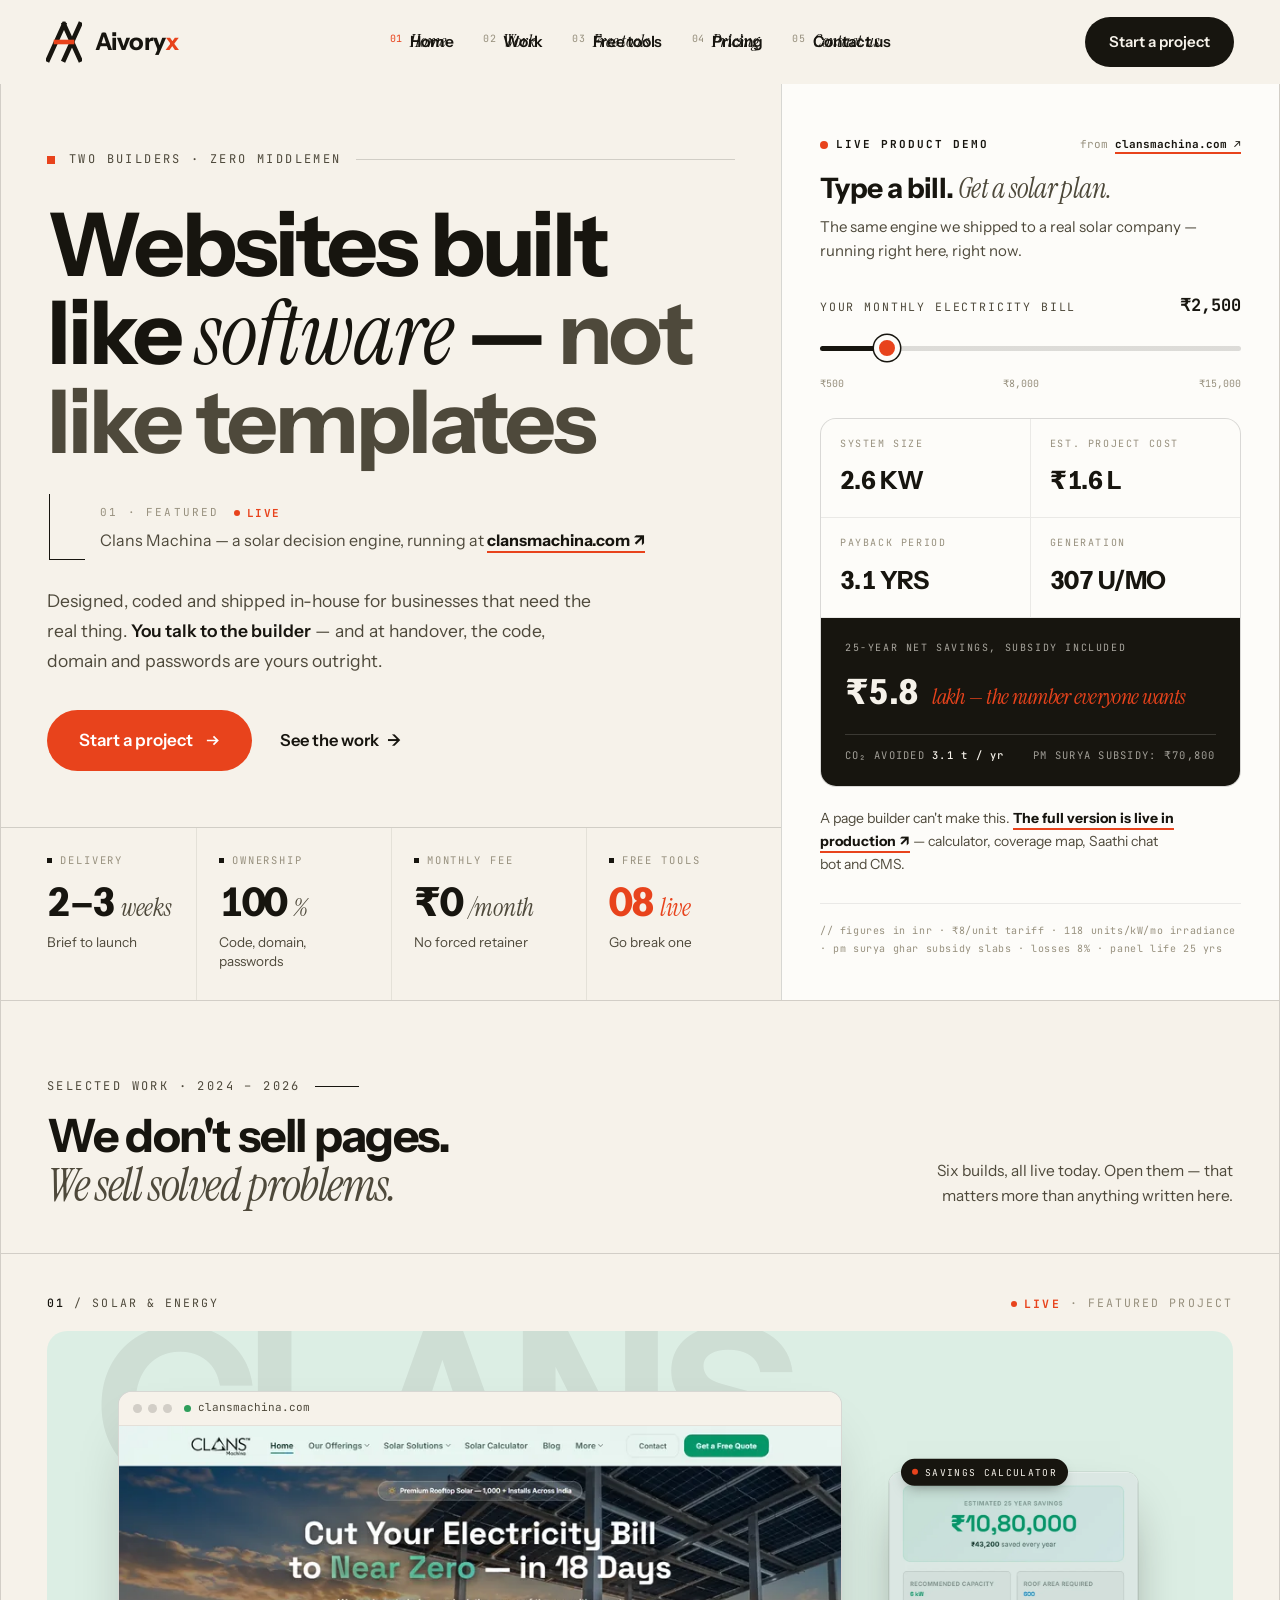
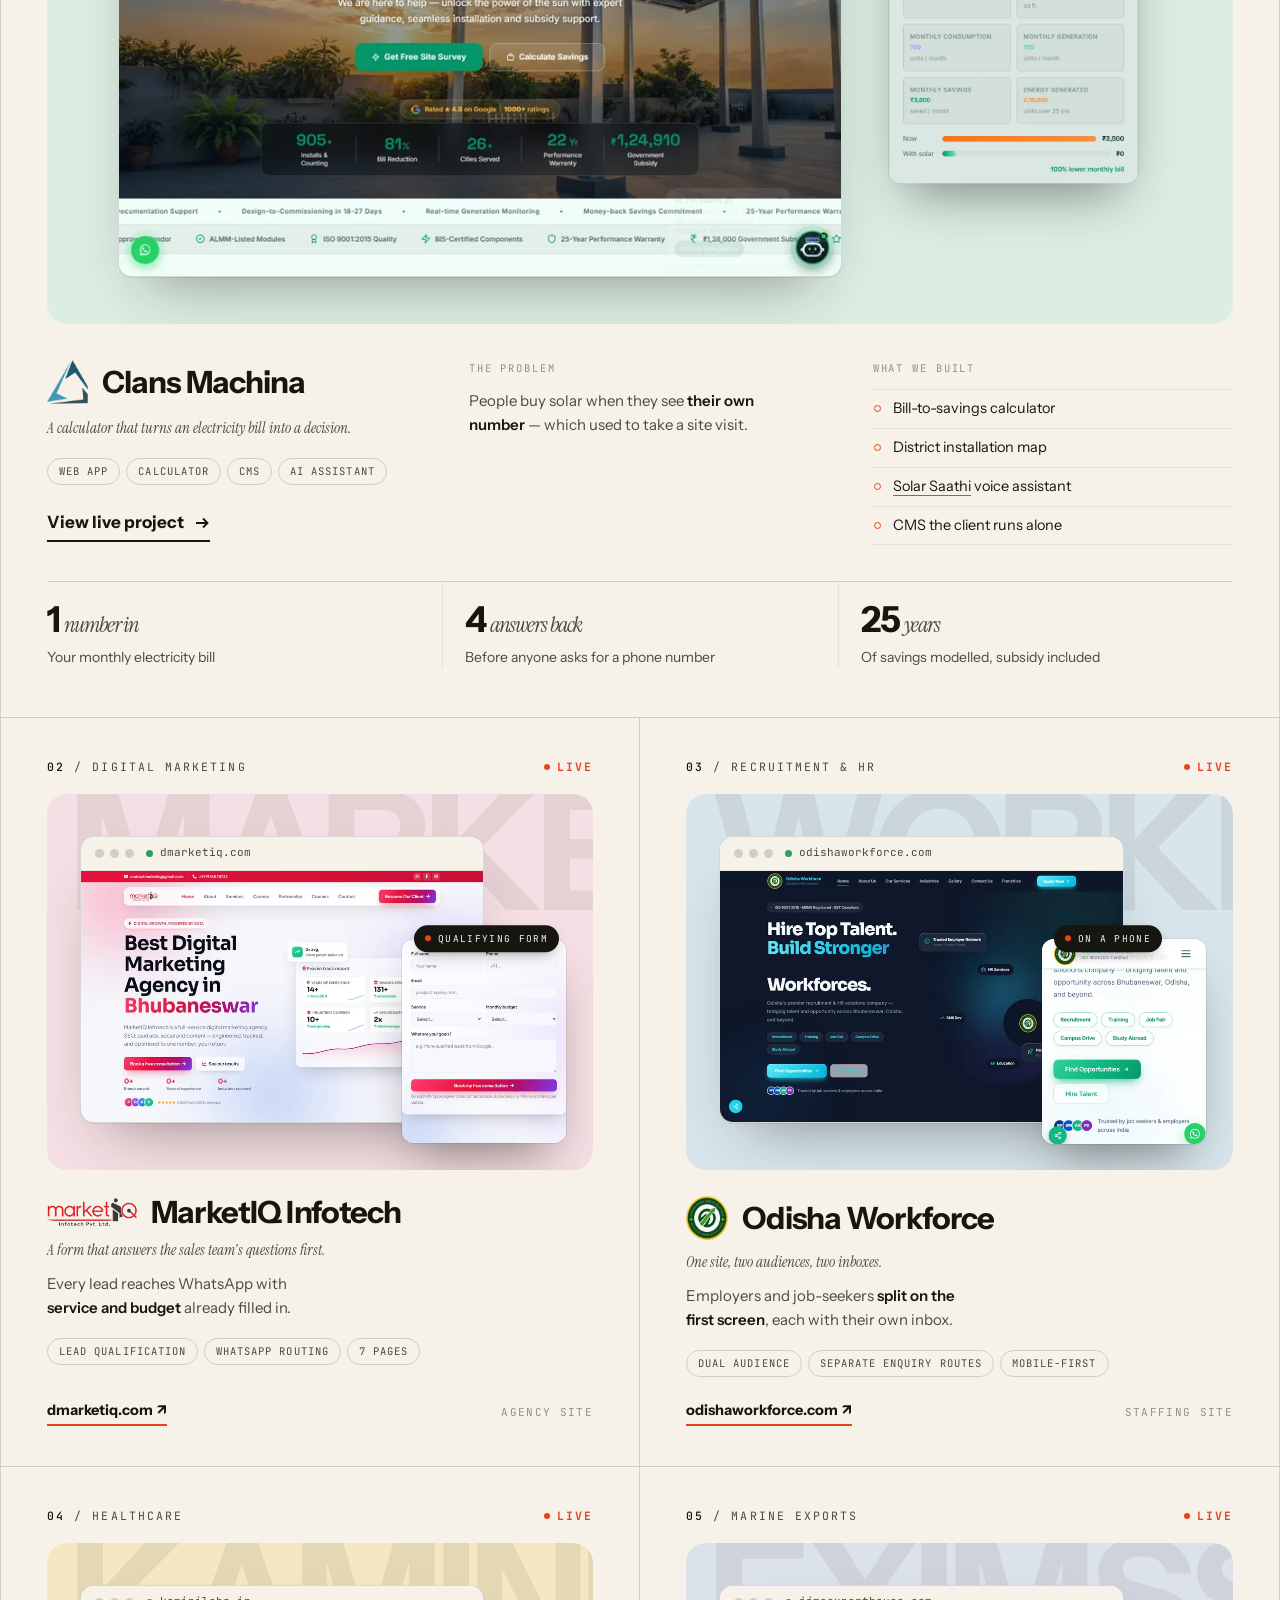
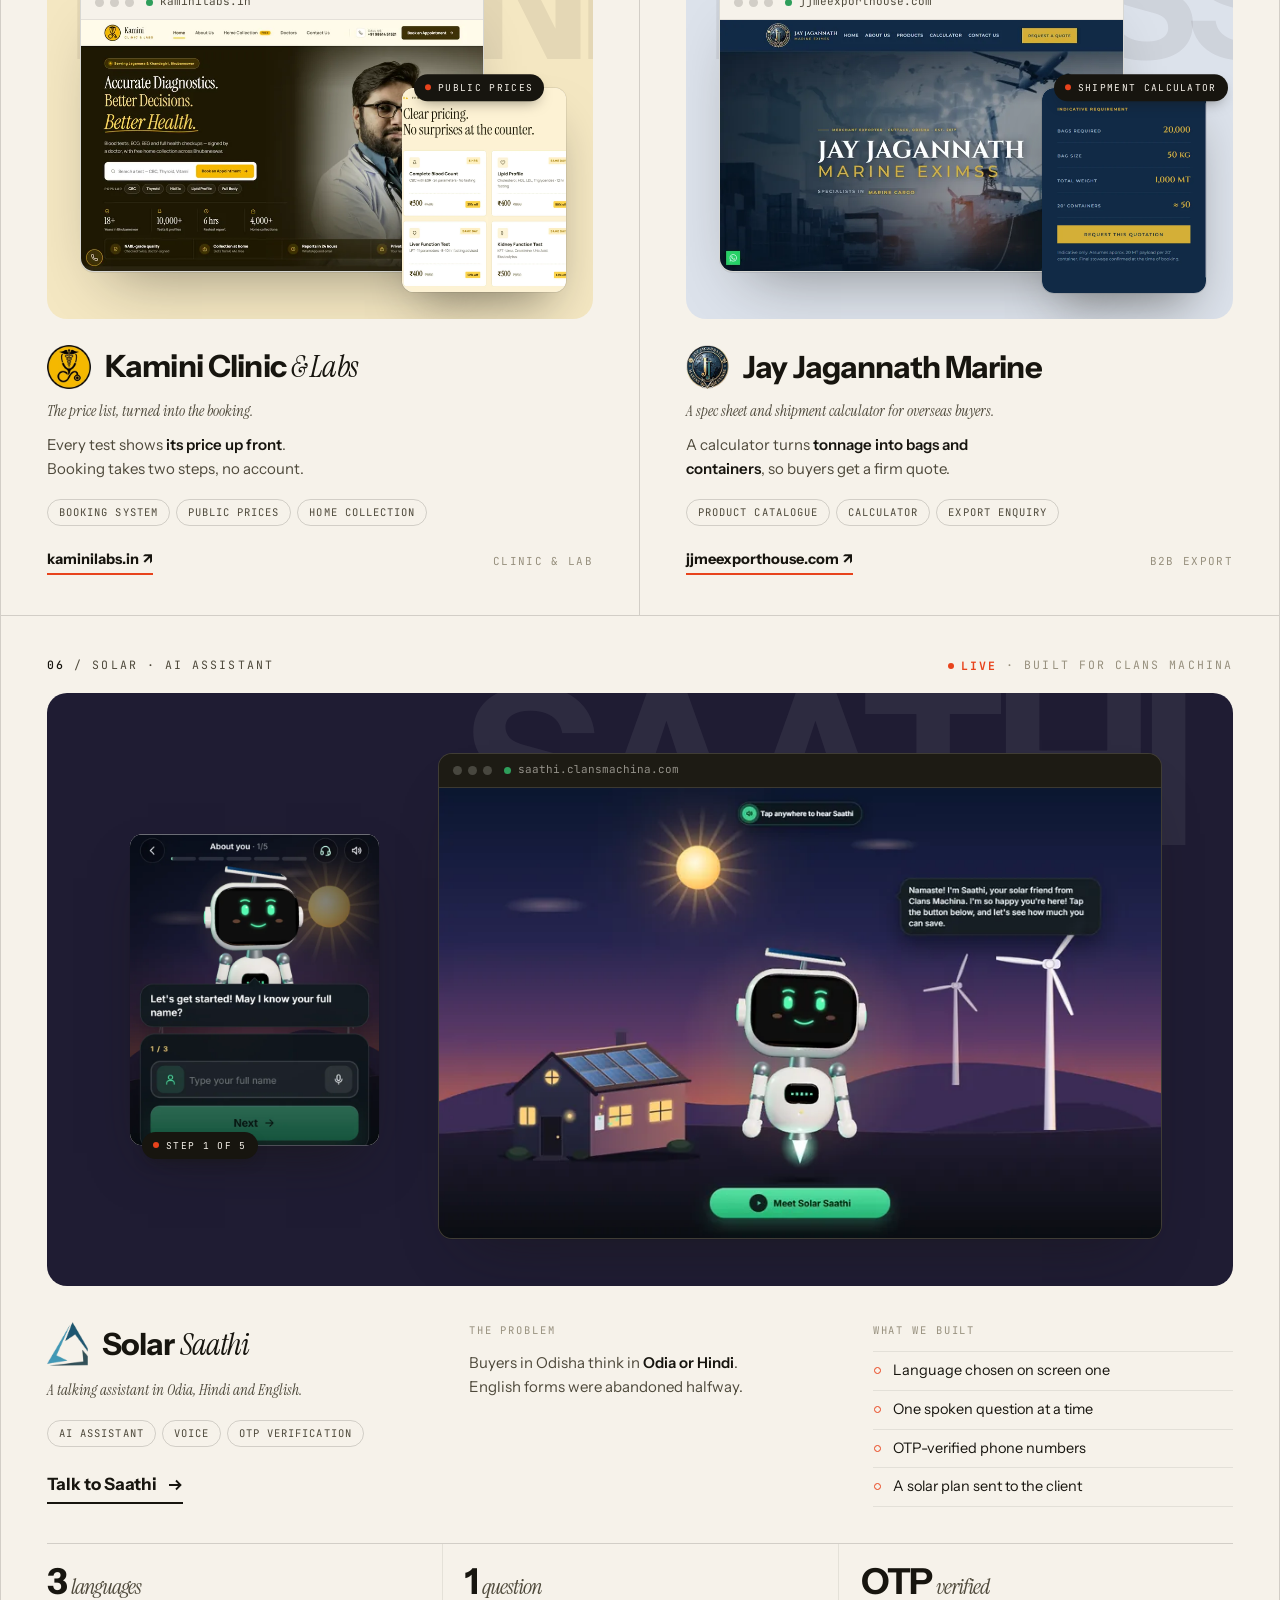
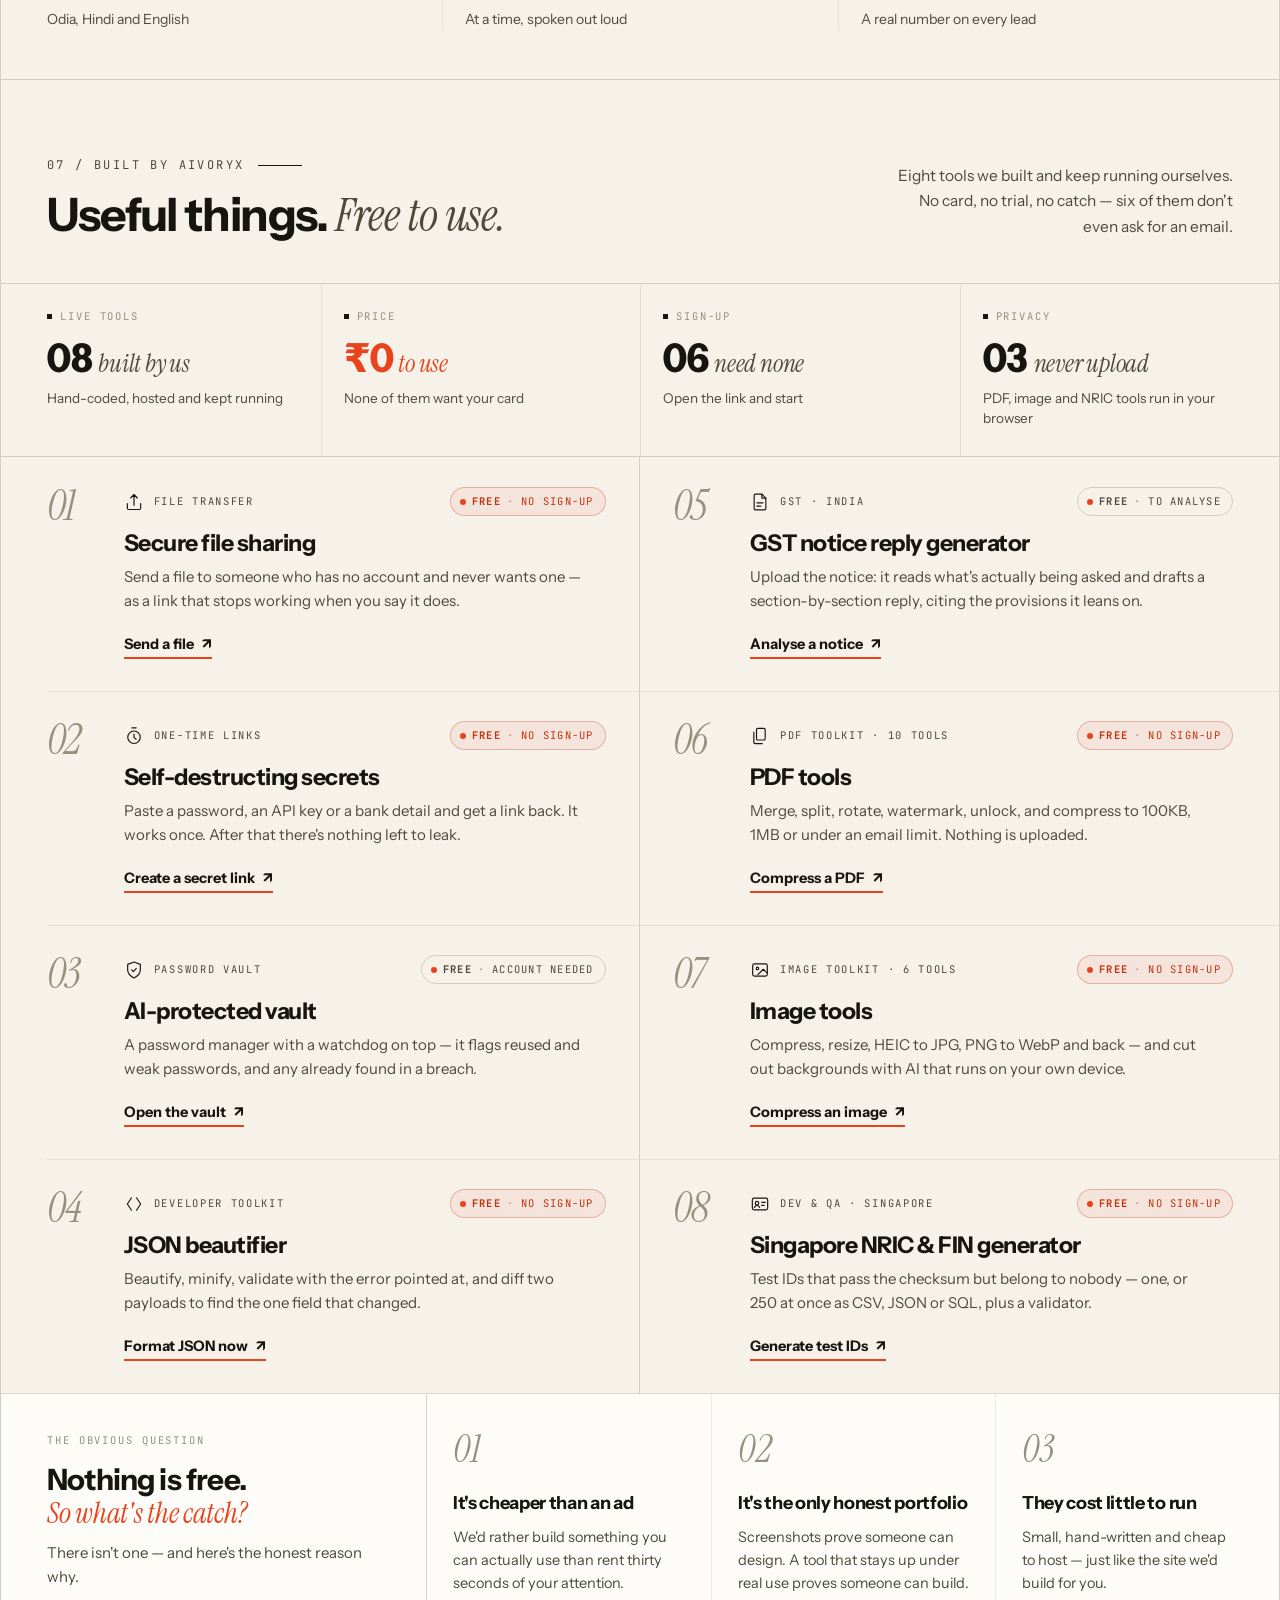
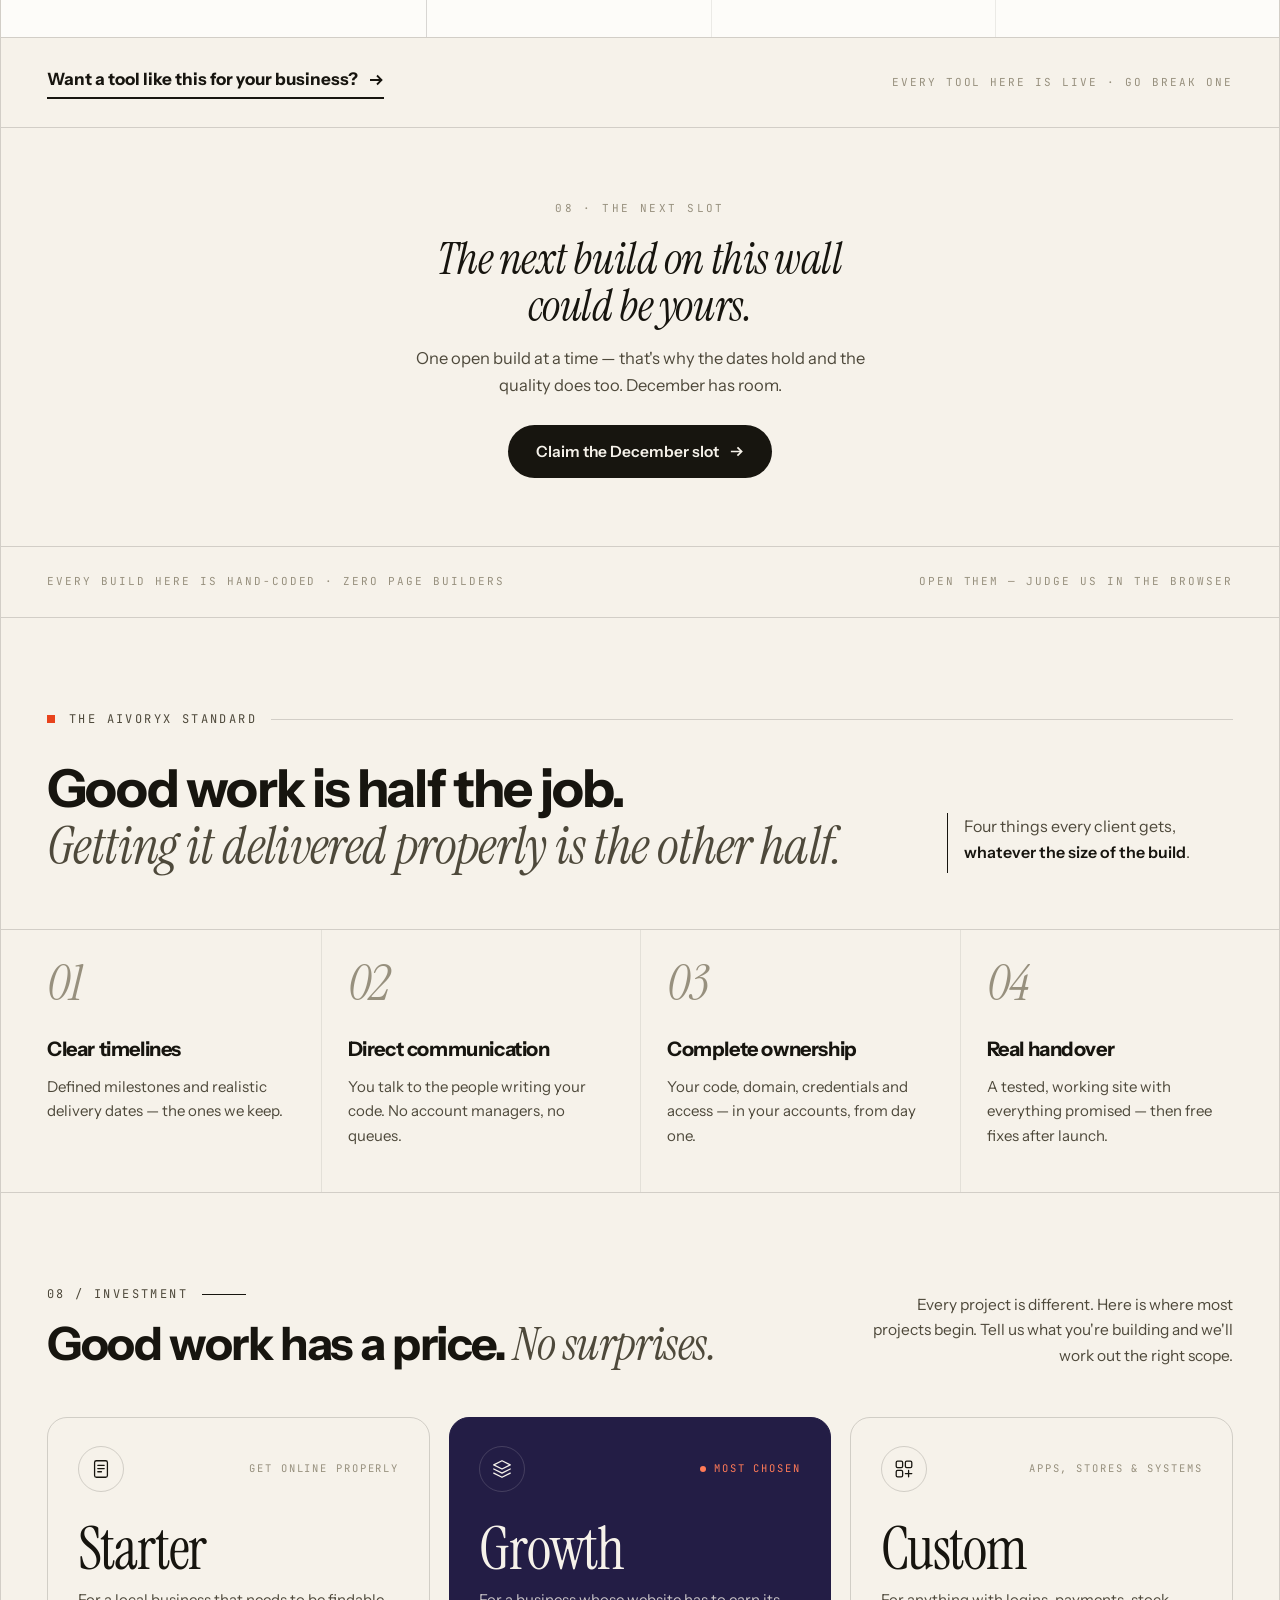
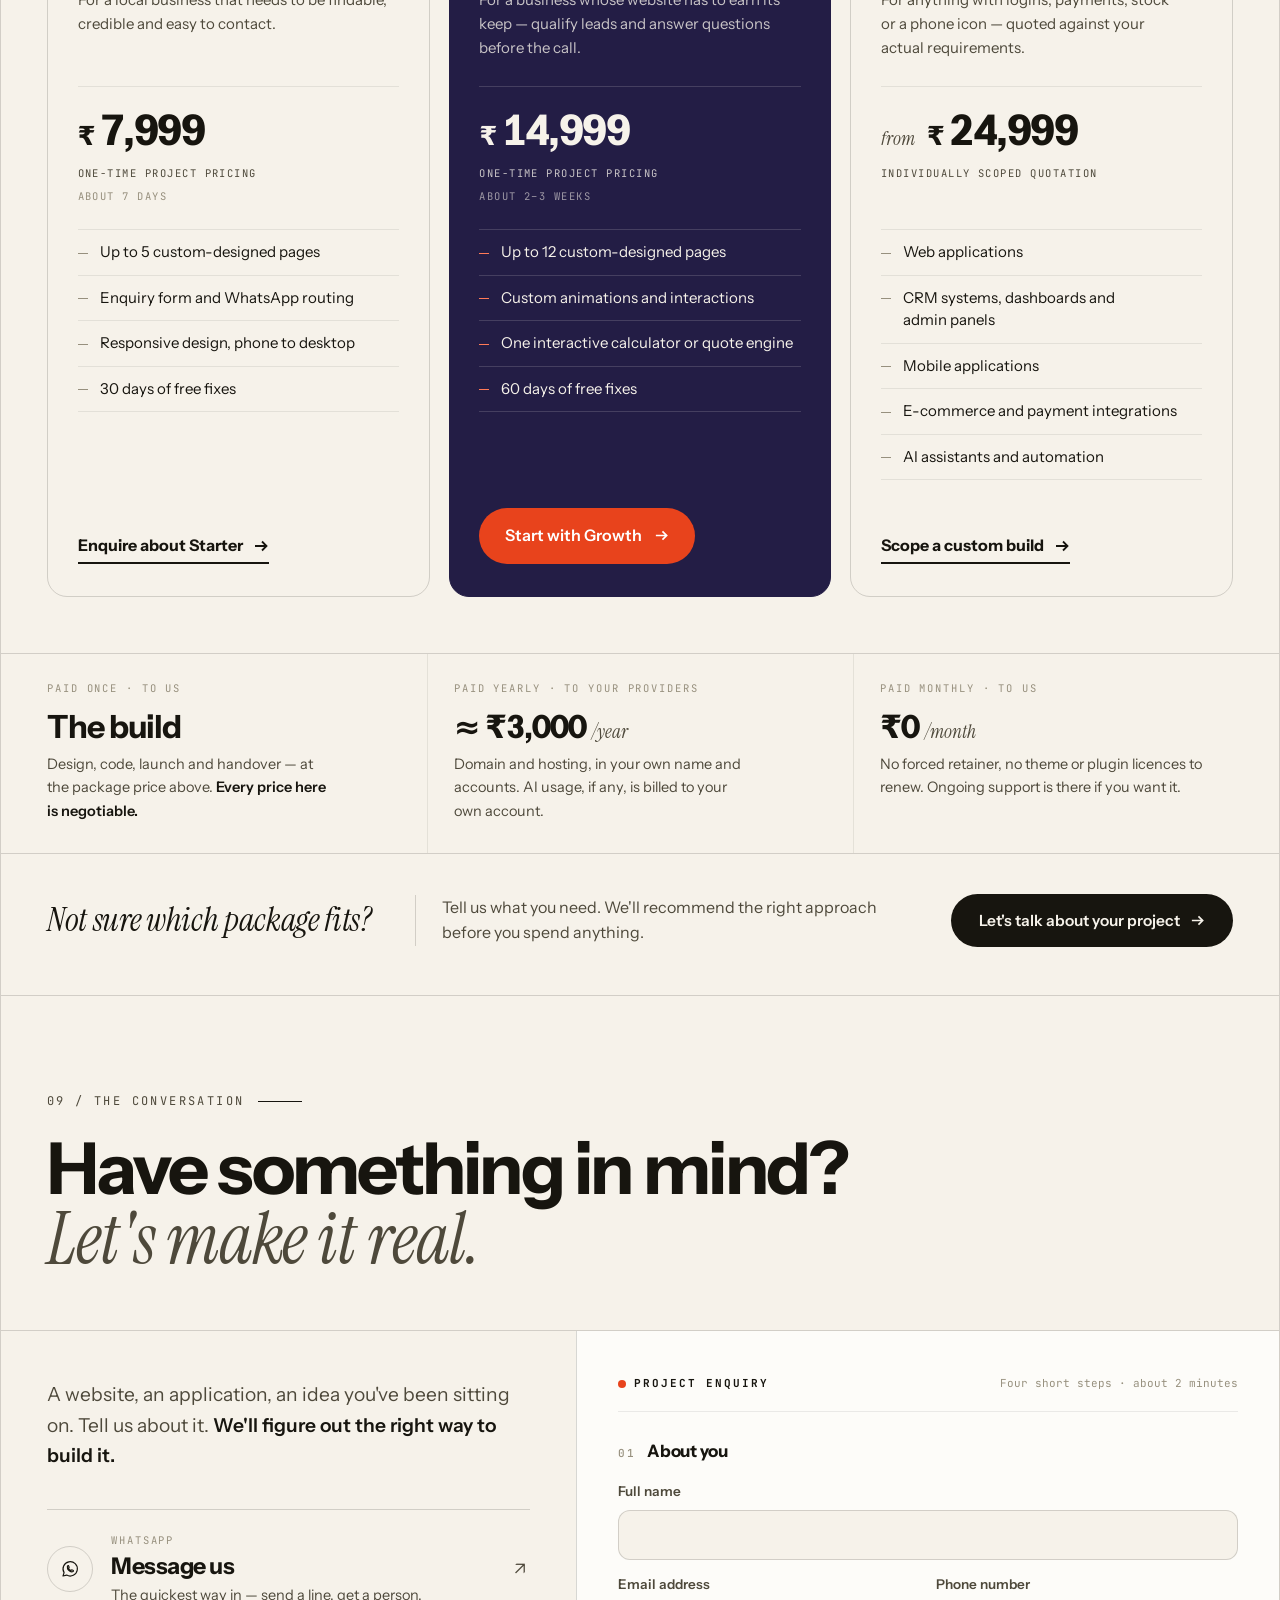
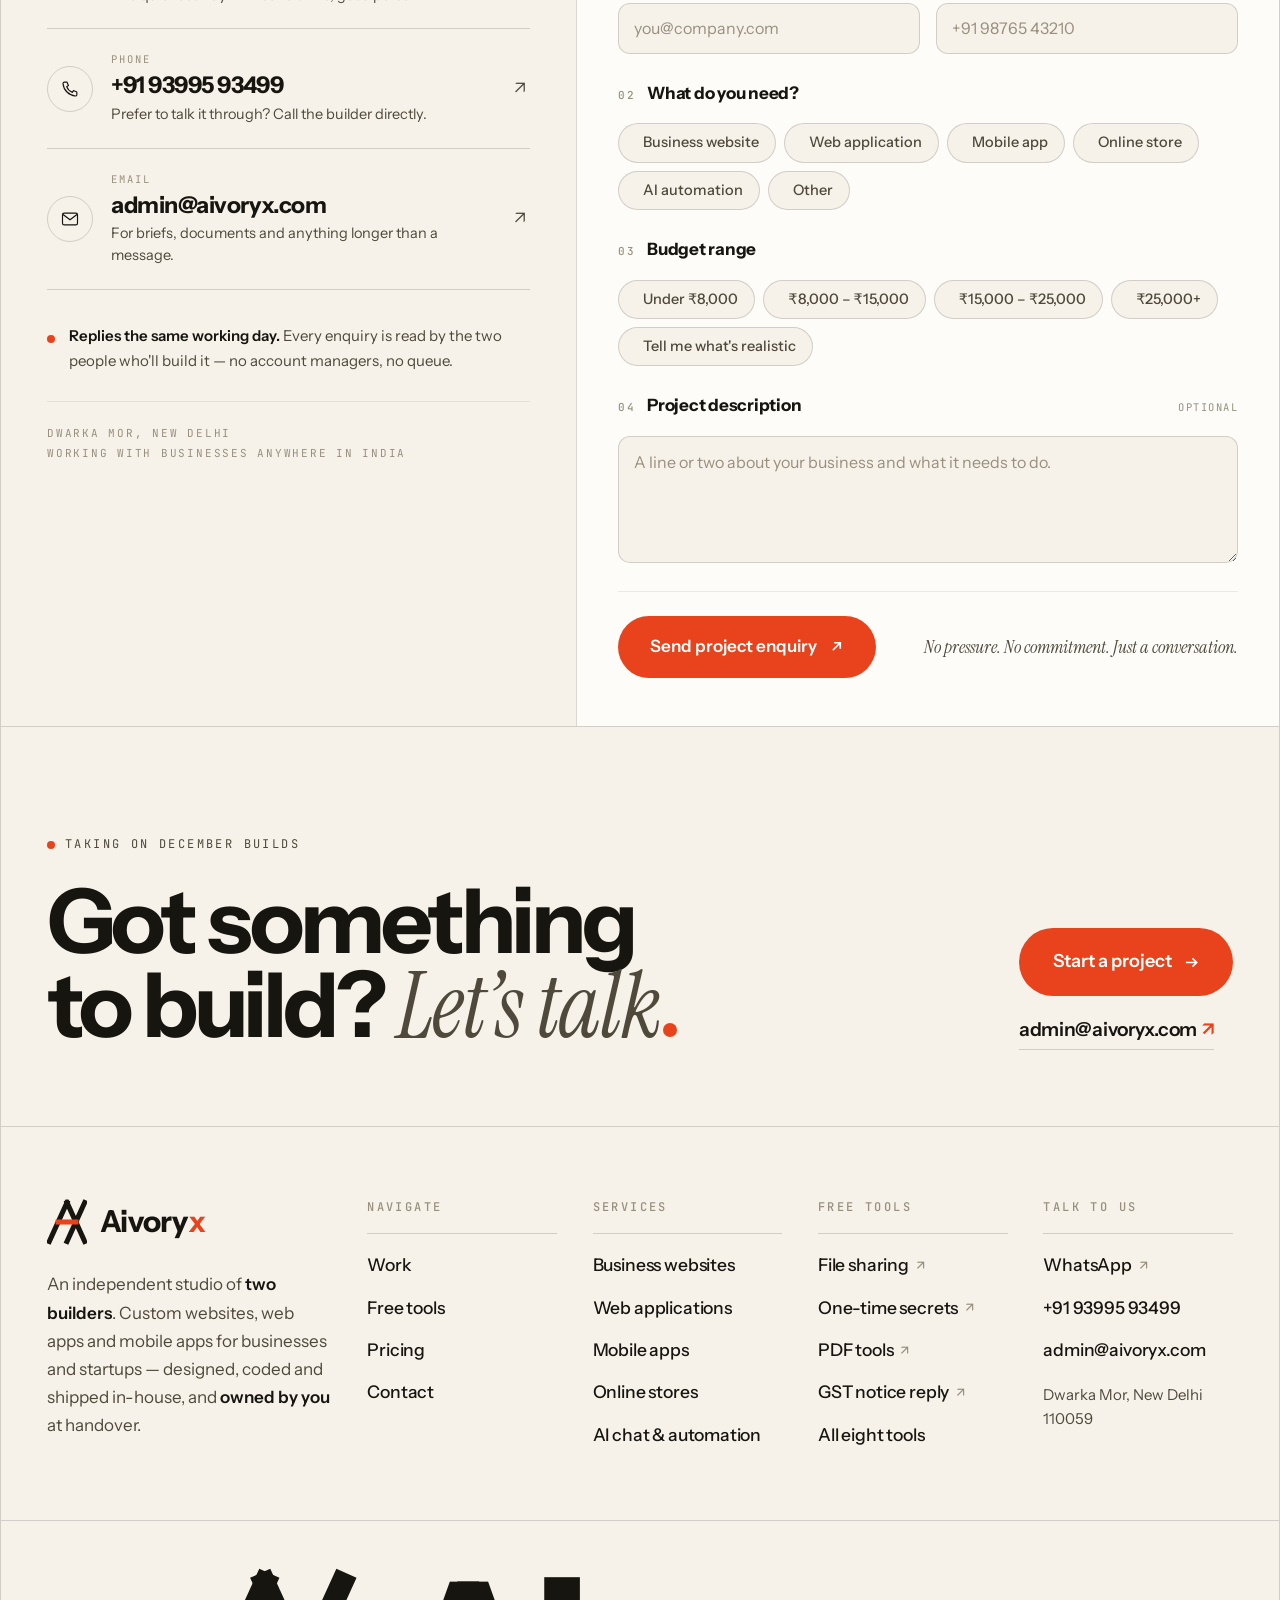
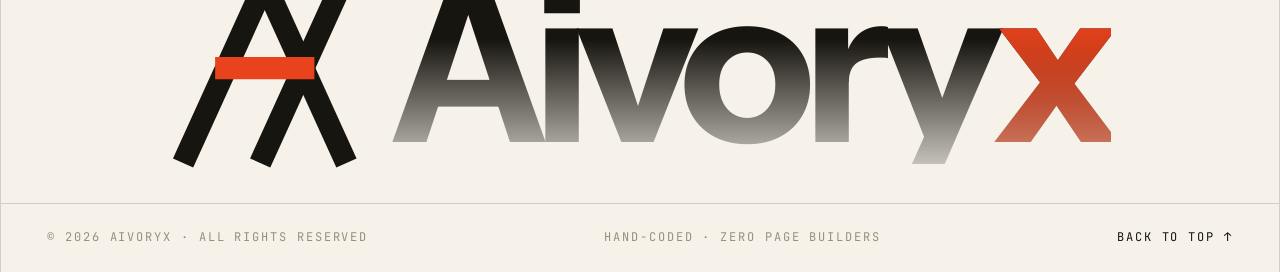
==== index.html @ 410b794c "Navbar: numbered menu in the homepage's type voices Drop the pill capsule. Each link now has a mono " ====
<!DOCTYPE html>
<html lang="en">
<head>
<meta charset="UTF-8">
<meta name="viewport" content="width=device-width, initial-scale=1">
<title>Aivoryx — Websites built like software, not like templates</title>
<meta name="description" content="Aivoryx designs, codes and ships custom websites and web apps for businesses that need the real thing. You talk to the builder, and at handover the code, domain and passwords are yours.">
<meta name="theme-color" content="#F6F2EA">
<link rel="canonical" href="https://aivoryx.com/">

<meta property="og:type" content="website">
<meta property="og:site_name" content="Aivoryx">
<meta property="og:title" content="Aivoryx — Websites built like software, not like templates">
<meta property="og:description" content="Designed, coded and shipped in-house. Six builds, all live today — open them.">
<meta property="og:url" content="https://aivoryx.com/">
<meta property="og:image" content="https://aivoryx.com/assets/img/work/clans-1440.webp">
<meta name="twitter:card" content="summary_large_image">

<link rel="icon" href="assets/img/brand/favicon.svg" type="image/svg+xml">
<link rel="manifest" href="site.webmanifest">

<link rel="preconnect" href="https://fonts.googleapis.com">
<link rel="preconnect" href="https://fonts.gstatic.com" crossorigin>
<link href="https://fonts.googleapis.com/css2?family=Instrument+Sans:wght@400;500;600;700&family=Instrument+Serif:ital@0;1&family=JetBrains+Mono:wght@400;500;700&display=swap" rel="stylesheet">

<!-- order matters: tokens first, responsive last -->
<link rel="stylesheet" href="assets/css/tokens.css">
<link rel="stylesheet" href="assets/css/base.css">
<link rel="stylesheet" href="assets/css/components.css">
<link rel="stylesheet" href="assets/css/home.css">
<link rel="stylesheet" href="assets/css/close.css">
<link rel="stylesheet" href="assets/css/responsive.css">
<script>document.documentElement.classList.add('js')</script>

<script type="application/ld+json">
{"@context":"https://schema.org","@type":"ProfessionalService","name":"Aivoryx","url":"https://aivoryx.com/",
 "email":"admin@aivoryx.com","telephone":"+91 93995 93499","areaServed":"IN",
 "description":"Custom websites, web apps and mobile apps for local businesses and startups."}
</script>
</head>
<body>
<a class="skip" href="#main">Skip to content</a>

<!-- ================= NAV ================= -->
<nav class="nav" id="nav" aria-label="Main">
  <div class="in">
    <a class="brand" href="#top" aria-label="Aivoryx — home">
      <svg viewBox="7 -6 90 104" fill="none" aria-hidden="true">
        <path d="M12 90 L52 2" stroke="#17150F" stroke-width="11.5" stroke-linecap="square"/>
        <path d="M52 2 L92 90" stroke="#17150F" stroke-width="11.5" stroke-linecap="square"/>
        <path d="M52 90 L92 2" stroke="#17150F" stroke-width="11.5" stroke-linecap="square"/>
        <path d="M32 46 L72 46" stroke="#E8431C" stroke-width="11.5" stroke-linecap="square"/>
      </svg>
      <span>Aivory<em>x</em></span>
    </a>
    <!-- five numbered links; hover / current roll the label into serif italic. nav.js sets aria-current -->
    <div class="menu">
      <a href="#top" data-spy="top"><i aria-hidden="true">01</i><span class="lbl"><b>Home</b><em aria-hidden="true">Home</em></span></a>
      <a href="#work" data-spy="work"><i aria-hidden="true">02</i><span class="lbl"><b>Work</b><em aria-hidden="true">Work</em></span></a>
      <a href="#tools" data-spy="tools"><i aria-hidden="true">03</i><span class="lbl"><b>Free tools</b><em aria-hidden="true">Free tools</em></span></a>
      <a href="#pricing" data-spy="pricing"><i aria-hidden="true">04</i><span class="lbl"><b>Pricing</b><em aria-hidden="true">Pricing</em></span></a>
      <a href="#contact" data-spy="contact"><i aria-hidden="true">05</i><span class="lbl"><b>Contact us</b><em aria-hidden="true">Contact us</em></span></a>
    </div>
    <div class="nav-right">
      <a class="cta" href="mailto:admin@aivoryx.com?subject=New%20project">Start a project</a>
      <button class="burger" id="burger" type="button" aria-controls="sheet" aria-expanded="false" aria-label="Open menu"><span></span><span></span></button>
    </div>
  </div>
</nav>
<div class="sheet" id="sheet">
  <a class="big" href="#top">Home <span>01</span></a>
  <a class="big" href="#work">Work <span>02</span></a>
  <a class="big" href="#tools">Free tools <span>03</span></a>
  <a class="big" href="#pricing">Pricing <span>04</span></a>
  <a class="big" href="#contact">Contact us <span>05</span></a>
  <a class="btn" href="mailto:admin@aivoryx.com?subject=New%20project">Start a project
    <svg width="15" height="15" viewBox="0 0 16 16" fill="none" aria-hidden="true"><path d="M2 8h11M9 3.5 13.5 8 9 12.5" stroke="currentColor" stroke-width="1.8"/></svg>
  </a>
</div>

<main class="frame" id="top">
<span id="main"></span>

  <!-- ============ HERO ============ -->
  <section class="hero" aria-labelledby="hero-h">
    <div class="hero-l">
      <div class="eyebrow rise"><i></i>Two builders · zero middlemen</div>
      <h1 class="rise d1" id="hero-h"><span class="ln">Websites built</span> <span class="ln">like <span class="em">software</span> — <span class="anti">not</span></span> <span class="ln anti">like templates</span></h1>

      <div class="annot rise d2">
        <div class="tick"></div>
        <div class="body">
          <span class="n">01 · FEATURED</span>
          <span class="lv">LIVE</span>
          <span class="what">Clans Machina — a solar decision engine, running at <a class="ul" href="https://clansmachina.com" target="_blank" rel="noopener">clansmachina.com ↗</a></span>
        </div>
      </div>

      <p class="sub rise d2">Designed, coded and shipped in-house for businesses that need the real thing. <b>You talk to the builder</b> — and at handover, the code, domain and passwords are yours outright.</p>
      <div class="cta-row rise d3">
        <a class="btn" href="mailto:admin@aivoryx.com?subject=New%20project">Start a project
          <svg width="15" height="15" viewBox="0 0 16 16" fill="none" aria-hidden="true"><path d="M2 8h11M9 3.5 13.5 8 9 12.5" stroke="currentColor" stroke-width="1.8"/></svg>
        </a>
        <a class="tl" href="#work">See the work <span aria-hidden="true">→</span></a>
      </div>
      <div class="rail rise d3" aria-label="At a glance">
        <div class="stat"><div class="k"><i></i>Delivery</div><div class="v">2–3<em>weeks</em></div><div class="d">Brief to launch</div></div>
        <div class="stat"><div class="k"><i></i>Ownership</div><div class="v"><span data-count="100">100</span><em>%</em></div><div class="d">Code, domain, passwords</div></div>
        <div class="stat"><div class="k"><i></i>Monthly fee</div><div class="v">₹0<em>/month</em></div><div class="d">No forced retainer</div></div>
        <div class="stat"><div class="k"><i></i>Free tools</div><div class="v hot"><span data-count="8" data-pad="2">08</span><em>live</em></div><div class="d">Go break one</div></div>
      </div>
    </div>

    <aside class="hero-r" aria-label="Live product demo">
      <div class="demo-top">
        <span class="demo-tag"><i></i>Live product demo</span>
        <span class="demo-src">from <a class="ul" href="https://clansmachina.com" target="_blank" rel="noopener">clansmachina.com ↗</a></span>
      </div>
      <h2>Type a bill. <em>Get a solar plan.</em></h2>
      <p class="demo-sub">The same engine we shipped to a real solar company — running right here, right now.</p>

      <div class="calc">
        <label for="bill">Your monthly electricity bill <output id="billOut" for="bill">₹2,500</output></label>
        <input type="range" id="bill" min="500" max="15000" step="100" value="2500">
        <div class="scale" aria-hidden="true"><span>₹500</span><span>₹8,000</span><span>₹15,000</span></div>

        <div class="out" aria-live="polite">
          <div class="o"><div class="k">System size</div><div class="v" id="kwOut">2.6 KW</div></div>
          <div class="o"><div class="k">Est. project cost</div><div class="v" id="costOut">₹1.6 L</div></div>
          <div class="o"><div class="k">Payback period</div><div class="v" id="payOut">3.1 YRS</div></div>
          <div class="o"><div class="k">Generation</div><div class="v" id="unitsOut">307 U/MO</div></div>
          <div class="o big">
            <div class="k">25-year net savings, subsidy included</div>
            <div class="v"><span id="saveOut">₹5.8</span><em>lakh — the number everyone wants</em></div>
            <div class="carbline"><span>CO₂ AVOIDED <b id="co2Out">3.1 t / yr</b></span><span id="subOut">PM SURYA SUBSIDY: ₹70,800</span></div>
          </div>
        </div>
        <p class="demo-foot">A page builder can't make this. <a class="ul" href="https://clansmachina.com" target="_blank" rel="noopener">The full version is live in production ↗</a> — calculator, coverage map, Saathi chat bot and CMS.</p>
      </div>
      <div class="assume">// figures in inr · ₹8/unit tariff · 118 units/kW/mo irradiance · pm surya ghar subsidy slabs · losses 8% · panel life 25 yrs</div>
    </aside>
  </section>

  <!-- ============ WORK ============ -->
  <section class="work" id="work" aria-labelledby="work-h">
    <div class="work-head">
      <div>
        <div class="lab">Selected work · 2024 – 2026</div>
        <h2 id="work-h">We don't sell pages.<br><em>We sell solved problems.</em></h2>
      </div>
      <p class="note">Six builds, all live today. Open them — that matters more than anything written here.</p>
    </div>

    <!-- 01 · featured — full-width showcase -->
    <article class="proj wide reveal" aria-labelledby="p-clans">
      <div class="proj-meta"><span><b>01</b> / Solar &amp; energy</span><span class="flag"><span class="lv">LIVE</span><span class="x"> · Featured project</span></span></div>
      <a class="stage" href="https://clansmachina.com" target="_blank" rel="noopener" style="--tint:#DCEEE4" aria-label="Open clansmachina.com in a new tab">
        <span class="ghost" aria-hidden="true">CLANS</span>
        <figure class="browser main">
          <div class="bar"><span class="dots"><i></i><i></i><i></i></span><span class="url">clansmachina.com</span></div>
          <div class="view"><img src="assets/img/work/clans-800.webp" srcset="assets/img/work/clans-800.webp 800w, assets/img/work/clans-1440.webp 1440w" sizes="(max-width:860px) 90vw, 760px" width="1440" height="900" loading="lazy" decoding="async" alt="Clans Machina homepage: 'Cut your electricity bill to near zero — in 18 days'"></div>
        </figure>
        <figure class="detail">
          <img src="assets/img/work/detail/clans.webp" width="640" height="800" loading="lazy" decoding="async" alt="The live savings calculator: ₹10,80,000 saved over 25 years, a recommended 6 kW system, and the bill dropping from ₹3,500 to ₹0">
          <figcaption>Savings calculator</figcaption>
        </figure>
        <span class="open">Open live site ↗</span>
      </a>
      <div class="story">
        <div>
          <div class="p-name"><img class="logo" src="assets/img/clients/clans-mark.webp" alt="" width="41" height="44"><h3 id="p-clans">Clans Machina</h3></div>
          <p class="tagline">A calculator that turns an electricity bill into a decision.</p>
          <div class="chips"><span>Web app</span><span>Calculator</span><span>CMS</span><span>AI assistant</span></div>
          <div class="p-links"><a class="biglink" href="https://clansmachina.com" target="_blank" rel="noopener">View live project <svg width="16" height="16" viewBox="0 0 16 16" fill="none" aria-hidden="true"><path d="M2 8h11M9 3.5 13.5 8 9 12.5" stroke="currentColor" stroke-width="1.8"/></svg></a></div>
        </div>
        <div class="col">
          <div class="k">The problem</div>
          <p>People buy solar when they see <b>their own number</b> — which used to take a site visit.</p>
        </div>
        <div class="col">
          <div class="k">What we built</div>
          <ul class="built">
            <li>Bill-to-savings calculator</li>
            <li>District installation map</li>
            <li><a href="#p-saathi">Solar Saathi</a> voice assistant</li>
            <li>CMS the client runs alone</li>
          </ul>
        </div>
      </div>
      <div class="proof">
        <div><b>1<em>number in</em></b><span>Your monthly electricity bill</span></div>
        <div><b>4<em>answers back</em></b><span>Before anyone asks for a phone number</span></div>
        <div><b>25<em>years</em></b><span>Of savings modelled, subsidy included</span></div>
      </div>
    </article>

    <!-- 02–05 · two-column grid -->
    <div class="grid">
      <article class="proj card reveal" aria-labelledby="p-miq">
        <div class="proj-meta"><span><b>02</b> / Digital marketing</span><span class="lv">LIVE</span></div>
        <a class="stage" href="https://dmarketiq.com" target="_blank" rel="noopener" style="--tint:#F5DFE4" aria-label="Open dmarketiq.com in a new tab">
          <span class="ghost" aria-hidden="true">MARKETIQ</span>
          <figure class="browser main">
            <div class="bar"><span class="dots"><i></i><i></i><i></i></span><span class="url">dmarketiq.com</span></div>
            <div class="view"><img src="assets/img/work/marketiq-800.webp" srcset="assets/img/work/marketiq-800.webp 800w, assets/img/work/marketiq-1440.webp 1440w" sizes="(max-width:860px) 90vw, 460px" width="1440" height="900" loading="lazy" decoding="async" alt="MarketIQ Infotech homepage: 'Best digital marketing agency in Bhubaneswar'"></div>
          </figure>
          <figure class="detail">
            <img src="assets/img/work/detail/marketiq.webp" width="640" height="800" loading="lazy" decoding="async" alt="MarketIQ's enquiry form asking for service and monthly budget before submission">
            <figcaption>Qualifying form</figcaption>
          </figure>
          <span class="open">Open live site ↗</span>
        </a>
        <div class="story">
          <div class="p-name"><img class="logo word" src="assets/img/clients/marketiq.webp" alt="" width="90" height="28"><h3 id="p-miq">MarketIQ Infotech</h3></div>
          <p class="tagline">A form that answers the sales team's questions first.</p>
          <p>Every lead reaches WhatsApp with <b>service and budget</b> already filled in.</p>
          <div class="chips"><span>Lead qualification</span><span>WhatsApp routing</span><span>7 pages</span></div>
        </div>
        <div class="p-foot"><a class="dm" href="https://dmarketiq.com" target="_blank" rel="noopener">dmarketiq.com ↗</a><span class="idx2">Agency site</span></div>
      </article>

      <article class="proj card reveal" aria-labelledby="p-ow">
        <div class="proj-meta"><span><b>03</b> / Recruitment &amp; HR</span><span class="lv">LIVE</span></div>
        <a class="stage" href="https://odishaworkforce.com" target="_blank" rel="noopener" style="--tint:#D8E6EC" aria-label="Open odishaworkforce.com in a new tab">
          <span class="ghost" aria-hidden="true">WORKFORCE</span>
          <figure class="browser main">
            <div class="bar"><span class="dots"><i></i><i></i><i></i></span><span class="url">odishaworkforce.com</span></div>
            <div class="view"><img src="assets/img/work/odisha-800.webp" srcset="assets/img/work/odisha-800.webp 800w, assets/img/work/odisha-1440.webp 1440w" sizes="(max-width:860px) 90vw, 460px" width="1440" height="900" loading="lazy" decoding="async" alt="Odisha Workforce homepage: 'Hire top talent. Build stronger workforces.'"></div>
          </figure>
          <figure class="detail">
            <img src="assets/img/work/detail/odisha.webp" width="640" height="800" loading="lazy" decoding="async" alt="Odisha Workforce on a phone: separate Find Opportunities and Hire Talent buttons">
            <figcaption>On a phone</figcaption>
          </figure>
          <span class="open">Open live site ↗</span>
        </a>
        <div class="story">
          <div class="p-name"><img class="logo" src="assets/img/clients/odisha.webp" alt="" width="42" height="44"><h3 id="p-ow">Odisha Workforce</h3></div>
          <p class="tagline">One site, two audiences, two inboxes.</p>
          <p>Employers and job-seekers <b>split on the first screen</b>, each with their own inbox.</p>
          <div class="chips"><span>Dual audience</span><span>Separate enquiry routes</span><span>Mobile-first</span></div>
        </div>
        <div class="p-foot"><a class="dm" href="https://odishaworkforce.com" target="_blank" rel="noopener">odishaworkforce.com ↗</a><span class="idx2">Staffing site</span></div>
      </article>

      <article class="proj card reveal" aria-labelledby="p-kamini">
        <div class="proj-meta"><span><b>04</b> / Healthcare</span><span class="lv">LIVE</span></div>
        <a class="stage" href="https://kaminilabs.in" target="_blank" rel="noopener" style="--tint:#F4E7C2" aria-label="Open kaminilabs.in in a new tab">
          <span class="ghost" aria-hidden="true">KAMINI</span>
          <figure class="browser main">
            <div class="bar"><span class="dots"><i></i><i></i><i></i></span><span class="url">kaminilabs.in</span></div>
            <div class="view"><img src="assets/img/work/kamini-800.webp" srcset="assets/img/work/kamini-800.webp 800w, assets/img/work/kamini-1440.webp 1440w" sizes="(max-width:860px) 90vw, 460px" width="1440" height="900" loading="lazy" decoding="async" alt="Kamini Clinic &amp; Labs homepage: 'Accurate diagnostics. Better decisions. Better health.' with a test search"></div>
          </figure>
          <figure class="detail">
            <img src="assets/img/work/detail/kamini.webp" width="640" height="800" loading="lazy" decoding="async" alt="Kamini's public price list: each test shows its price next to the usual rate">
            <figcaption>Public prices</figcaption>
          </figure>
          <span class="open">Open live site ↗</span>
        </a>
        <div class="story">
          <div class="p-name"><img class="logo" src="assets/img/clients/kamini.webp" alt="" width="44" height="44"><h3 id="p-kamini">Kamini Clinic <em>&amp; Labs</em></h3></div>
          <p class="tagline">The price list, turned into the booking.</p>
          <p>Every test shows <b>its price up front</b>. Booking takes two steps, no account.</p>
          <div class="chips"><span>Booking system</span><span>Public prices</span><span>Home collection</span></div>
        </div>
        <div class="p-foot"><a class="dm" href="https://kaminilabs.in" target="_blank" rel="noopener">kaminilabs.in ↗</a><span class="idx2">Clinic &amp; lab</span></div>
      </article>

      <article class="proj card reveal" aria-labelledby="p-jj">
        <div class="proj-meta"><span><b>05</b> / Marine exports</span><span class="lv">LIVE</span></div>
        <a class="stage" href="https://jjmeexporthouse.com" target="_blank" rel="noopener" style="--tint:#DCE2EB" aria-label="Open jjmeexporthouse.com in a new tab">
          <span class="ghost" aria-hidden="true">EXIMSS</span>
          <figure class="browser main">
            <div class="bar"><span class="dots"><i></i><i></i><i></i></span><span class="url">jjmeexporthouse.com</span></div>
            <div class="view"><img src="assets/img/work/jjme-800.webp" srcset="assets/img/work/jjme-800.webp 800w, assets/img/work/jjme-1440.webp 1440w" sizes="(max-width:860px) 90vw, 460px" width="1440" height="900" loading="lazy" decoding="async" alt="Jay Jagannath Marine Eximss homepage: merchant exporter in Cuttack, Odisha"></div>
          </figure>
          <figure class="detail">
            <img src="assets/img/work/detail/jjme.webp" width="640" height="800" loading="lazy" decoding="async" alt="The shipment calculator: 1,000 MT in 50 kg bags needs 20,000 bags and about 50 twenty-foot containers">
            <figcaption>Shipment calculator</figcaption>
          </figure>
          <span class="open">Open live site ↗</span>
        </a>
        <div class="story">
          <div class="p-name"><img class="logo" src="assets/img/clients/jjme.webp" alt="" width="43" height="44"><h3 id="p-jj">Jay Jagannath Marine</h3></div>
          <p class="tagline">A spec sheet and shipment calculator for overseas buyers.</p>
          <p>A calculator turns <b>tonnage into bags and containers</b>, so buyers get a firm quote.</p>
          <div class="chips"><span>Product catalogue</span><span>Calculator</span><span>Export enquiry</span></div>
        </div>
        <div class="p-foot"><a class="dm" href="https://jjmeexporthouse.com" target="_blank" rel="noopener">jjmeexporthouse.com ↗</a><span class="idx2">B2B export</span></div>
      </article>
    </div>

    <!-- 06 · closing full-width showcase, mirrored -->
    <article class="proj wide flip reveal" aria-labelledby="p-saathi" id="saathi">
      <div class="proj-meta"><span><b>06</b> / Solar · AI assistant</span><span class="flag"><span class="lv">LIVE</span><span class="x"> · Built for Clans Machina</span></span></div>
      <a class="stage night" href="https://saathi.clansmachina.com" target="_blank" rel="noopener" style="--tint:#1F1C33" aria-label="Open saathi.clansmachina.com in a new tab">
        <span class="ghost" aria-hidden="true">SAATHI</span>
        <figure class="browser main on-ink">
          <div class="bar"><span class="dots"><i></i><i></i><i></i></span><span class="url">saathi.clansmachina.com</span></div>
          <div class="view"><img src="assets/img/work/saathi-800.webp" srcset="assets/img/work/saathi-800.webp 800w, assets/img/work/saathi-1440.webp 1440w" sizes="(max-width:860px) 90vw, 760px" width="1440" height="900" loading="lazy" decoding="async" alt="Solar Saathi: a friendly robot beside a solar-roofed house says Namaste and invites you to meet Solar Saathi"></div>
        </figure>
        <figure class="detail">
          <img src="assets/img/work/detail/saathi.webp" width="640" height="800" loading="lazy" decoding="async" alt="Saathi on a phone, step 1 of 5: the robot says let's get started and asks for your full name, typed or spoken">
          <figcaption>Step 1 of 5</figcaption>
        </figure>
        <span class="open">Open live site ↗</span>
      </a>
      <div class="story">
        <div>
          <div class="p-name"><img class="logo" src="assets/img/clients/clans-mark.webp" alt="" width="41" height="44"><h3 id="p-saathi">Solar <em>Saathi</em></h3></div>
          <p class="tagline">A talking assistant in Odia, Hindi and English.</p>
          <div class="chips"><span>AI assistant</span><span>Voice</span><span>OTP verification</span></div>
          <div class="p-links"><a class="biglink" href="https://saathi.clansmachina.com" target="_blank" rel="noopener">Talk to Saathi <svg width="16" height="16" viewBox="0 0 16 16" fill="none" aria-hidden="true"><path d="M2 8h11M9 3.5 13.5 8 9 12.5" stroke="currentColor" stroke-width="1.8"/></svg></a></div>
        </div>
        <div class="col">
          <div class="k">The problem</div>
          <p>Buyers in Odisha think in <b>Odia or Hindi</b>. English forms were abandoned halfway.</p>
        </div>
        <div class="col">
          <div class="k">What we built</div>
          <ul class="built">
            <li>Language chosen on screen one</li>
            <li>One spoken question at a time</li>
            <li>OTP-verified phone numbers</li>
            <li>A solar plan sent to the client</li>
          </ul>
        </div>
      </div>
      <div class="proof">
        <div><b>3<em>languages</em></b><span>Odia, Hindi and English</span></div>
        <div><b>1<em>question</em></b><span>At a time, spoken out loud</span></div>
        <div><b>OTP<em>verified</em></b><span>A real number on every lead</span></div>
      </div>
    </article>

    <!-- 07 · free tools — a two-column ledger, four rows a side.
         Each row is one link (the title's ::after covers the row). -->
    <section class="tools" id="tools" aria-labelledby="tools-h">
      <div class="tools-head reveal">
        <div>
          <div class="lab">07 / Built by Aivoryx</div>
          <h2 id="tools-h">Useful things. <em>Free to use.</em></h2>
        </div>
        <p class="note">Eight tools we built and keep running ourselves. No card, no trial, no catch — six of them don't even ask for an email.</p>
      </div>

      <!-- the free part, said in numbers (facts from the tools page on the current site) -->
      <div class="free-rail reveal" aria-label="Free tools at a glance">
        <div class="stat"><div class="k"><i></i>Live tools</div><div class="v"><span data-count="8" data-pad="2">08</span><em>built by us</em></div><div class="d">Hand-coded, hosted and kept running</div></div>
        <div class="stat"><div class="k"><i></i>Price</div><div class="v hot">₹0<em>to use</em></div><div class="d">None of them want your card</div></div>
        <div class="stat"><div class="k"><i></i>Sign-up</div><div class="v"><span data-count="6" data-pad="2">06</span><em>need none</em></div><div class="d">Open the link and start</div></div>
        <div class="stat"><div class="k"><i></i>Privacy</div><div class="v"><span data-count="3" data-pad="2">03</span><em>never upload</em></div><div class="d">PDF, image and NRIC tools run in your browser</div></div>
      </div>

      <ol class="tools-grid">
        <li class="tool reveal" style="--d:0s">
          <span class="t-n" aria-hidden="true">01</span>
          <div class="t-body">
            <div class="t-meta"><span class="t-cat"><svg width="20" height="20" viewBox="0 0 24 24" fill="none" stroke="currentColor" stroke-width="1.4" stroke-linecap="round" stroke-linejoin="round" aria-hidden="true"><path d="M12 16V3M12 3L8 7.2M12 3l4 4.2"/><path d="M4 14v5.5A1.5 1.5 0 005.5 21h13a1.5 1.5 0 001.5-1.5V14"/></svg>File transfer</span><span class="t-free"><b>Free</b>No sign-up</span></div>
            <h3><a href="https://fileshare.aivoryx.com/" target="_blank" rel="noopener">Secure file sharing</a></h3>
            <p>Send a file to someone who has no account and never wants one — as a link that stops working when you say it does.</p>
            <span class="t-go" aria-hidden="true">Send a file <i>↗</i></span>
          </div>
        </li>
        <li class="tool reveal" style="--d:.08s">
          <span class="t-n" aria-hidden="true">02</span>
          <div class="t-body">
            <div class="t-meta"><span class="t-cat"><svg width="20" height="20" viewBox="0 0 24 24" fill="none" stroke="currentColor" stroke-width="1.4" stroke-linecap="round" stroke-linejoin="round" aria-hidden="true"><circle cx="12" cy="13.5" r="7.5"/><path d="M12 9.8v3.9l2.6 2.2M9.4 2.2h5.2"/></svg>One-time links</span><span class="t-free"><b>Free</b>No sign-up</span></div>
            <h3><a href="https://secret.aivoryx.com/" target="_blank" rel="noopener">Self-destructing secrets</a></h3>
            <p>Paste a password, an API key or a bank detail and get a link back. It works once. After that there's nothing left to leak.</p>
            <span class="t-go" aria-hidden="true">Create a secret link <i>↗</i></span>
          </div>
        </li>
        <li class="tool reveal" style="--d:.16s">
          <span class="t-n" aria-hidden="true">03</span>
          <div class="t-body">
            <div class="t-meta"><span class="t-cat"><svg width="20" height="20" viewBox="0 0 24 24" fill="none" stroke="currentColor" stroke-width="1.4" stroke-linecap="round" stroke-linejoin="round" aria-hidden="true"><path d="M12 21.5s7.6-3.8 7.6-9.5V5.2L12 2.4 4.4 5.2v6.8c0 5.7 7.6 9.5 7.6 9.5z"/><path d="M9.2 11.9l2 2 3.6-3.9"/></svg>Password vault</span><span class="t-free alt"><b>Free</b>Account needed</span></div>
            <h3><a href="https://vault.aivoryx.com/" target="_blank" rel="noopener">AI-protected vault</a></h3>
            <p>A password manager with a watchdog on top — it flags reused and weak passwords, and any already found in a breach.</p>
            <span class="t-go" aria-hidden="true">Open the vault <i>↗</i></span>
          </div>
        </li>
        <li class="tool reveal" style="--d:.24s">
          <span class="t-n" aria-hidden="true">04</span>
          <div class="t-body">
            <div class="t-meta"><span class="t-cat"><svg width="20" height="20" viewBox="0 0 24 24" fill="none" stroke="currentColor" stroke-width="1.4" stroke-linecap="round" stroke-linejoin="round" aria-hidden="true"><path d="M9 4.5L4 12l5 7.5M15 4.5l5 7.5-5 7.5"/></svg>Developer toolkit</span><span class="t-free"><b>Free</b>No sign-up</span></div>
            <h3><a href="https://jsonbeautifier.aivoryx.com/" target="_blank" rel="noopener">JSON beautifier</a></h3>
            <p>Beautify, minify, validate with the error pointed at, and diff two payloads to find the one field that changed.</p>
            <span class="t-go" aria-hidden="true">Format JSON now <i>↗</i></span>
          </div>
        </li>
        <li class="tool reveal" style="--d:.14s">
          <span class="t-n" aria-hidden="true">05</span>
          <div class="t-body">
            <div class="t-meta"><span class="t-cat"><svg width="20" height="20" viewBox="0 0 24 24" fill="none" stroke="currentColor" stroke-width="1.4" stroke-linecap="round" stroke-linejoin="round" aria-hidden="true"><path d="M14.2 2.5H6.4A1.4 1.4 0 005 3.9v16.2a1.4 1.4 0 001.4 1.4h11.2a1.4 1.4 0 001.4-1.4V7.3z"/><path d="M14.2 2.5v4.8H19M8.4 13h7.2M8.4 17h4.6"/></svg>GST · India</span><span class="t-free alt"><b>Free</b>To analyse</span></div>
            <h3><a href="https://gstreply.aivoryx.com/" target="_blank" rel="noopener">GST notice reply generator</a></h3>
            <p>Upload the notice: it reads what's actually being asked and drafts a section-by-section reply, citing the provisions it leans on.</p>
            <span class="t-go" aria-hidden="true">Analyse a notice <i>↗</i></span>
          </div>
        </li>
        <li class="tool reveal" style="--d:.22s">
          <span class="t-n" aria-hidden="true">06</span>
          <div class="t-body">
            <div class="t-meta"><span class="t-cat"><svg width="20" height="20" viewBox="0 0 24 24" fill="none" stroke="currentColor" stroke-width="1.4" stroke-linecap="round" stroke-linejoin="round" aria-hidden="true"><path d="M16.6 2.8H9.4A1.6 1.6 0 007.8 4.4v10.8a1.6 1.6 0 001.6 1.6h7.2a1.6 1.6 0 001.6-1.6V4.4a1.6 1.6 0 00-1.6-1.6z"/><path d="M4.6 7.4v12.2a1.6 1.6 0 001.6 1.6h8.5"/></svg>PDF toolkit · 10 tools</span><span class="t-free"><b>Free</b>No sign-up</span></div>
            <h3><a href="https://pdf-tools.aivoryx.com/" target="_blank" rel="noopener">PDF tools</a></h3>
            <p>Merge, split, rotate, watermark, unlock, and compress to 100KB, 1MB or under an email limit. Nothing is uploaded.</p>
            <span class="t-go" aria-hidden="true">Compress a PDF <i>↗</i></span>
          </div>
        </li>
        <li class="tool reveal" style="--d:.30s">
          <span class="t-n" aria-hidden="true">07</span>
          <div class="t-body">
            <div class="t-meta"><span class="t-cat"><svg width="20" height="20" viewBox="0 0 24 24" fill="none" stroke="currentColor" stroke-width="1.4" stroke-linecap="round" stroke-linejoin="round" aria-hidden="true"><rect x="3.2" y="4.6" width="17.6" height="14.8" rx="2.2"/><circle cx="8.9" cy="10.1" r="1.5"/><path d="M20.8 15.7l-4.8-4.6-6.6 6.4"/></svg>Image toolkit · 6 tools</span><span class="t-free"><b>Free</b>No sign-up</span></div>
            <h3><a href="https://image-tools.aivoryx.com/" target="_blank" rel="noopener">Image tools</a></h3>
            <p>Compress, resize, HEIC to JPG, PNG to WebP and back — and cut out backgrounds with AI that runs on your own device.</p>
            <span class="t-go" aria-hidden="true">Compress an image <i>↗</i></span>
          </div>
        </li>
        <li class="tool reveal" style="--d:.38s">
          <span class="t-n" aria-hidden="true">08</span>
          <div class="t-body">
            <div class="t-meta"><span class="t-cat"><svg width="20" height="20" viewBox="0 0 24 24" fill="none" stroke="currentColor" stroke-width="1.4" stroke-linecap="round" stroke-linejoin="round" aria-hidden="true"><rect x="2.8" y="5" width="18.4" height="14" rx="2.2"/><circle cx="8.4" cy="11" r="2.1"/><path d="M5.2 16.2c.6-1.6 1.8-2.4 3.2-2.4s2.6.8 3.2 2.4M14 10h4.4M14 13.6h3"/></svg>Dev &amp; QA · Singapore</span><span class="t-free"><b>Free</b>No sign-up</span></div>
            <h3><a href="https://nric-generator.aivoryx.com/" target="_blank" rel="noopener">Singapore NRIC &amp; FIN generator</a></h3>
            <p>Test IDs that pass the checksum but belong to nobody — one, or 250 at once as CSV, JSON or SQL, plus a validator.</p>
            <span class="t-go" aria-hidden="true">Generate test IDs <i>↗</i></span>
          </div>
        </li>
      </ol>

      <!-- answer the question before anyone has to ask it (copy from the tools page on the current site) -->
      <div class="why reveal">
        <div class="why-q">
          <div class="why-k">The obvious question</div>
          <p class="why-h">Nothing is free. <em>So what's the catch?</em></p>
          <p class="why-s">There isn't one — and here's the honest reason why.</p>
        </div>
        <ol class="why-list">
          <li><span class="n">01</span><b>It's cheaper than an ad</b><p>We'd rather build something you can actually use than rent thirty seconds of your attention.</p></li>
          <li><span class="n">02</span><b>It's the only honest portfolio</b><p>Screenshots prove someone can design. A tool that stays up under real use proves someone can build.</p></li>
          <li><span class="n">03</span><b>They cost little to run</b><p>Small, hand-written and cheap to host — just like the site we'd build for you.</p></li>
        </ol>
      </div>

      <div class="tools-foot reveal">
        <a class="biglink" href="#contact">Want a tool like this for your business? <svg width="16" height="16" viewBox="0 0 16 16" fill="none" aria-hidden="true"><path d="M2 8h11M9 3.5 13.5 8 9 12.5" stroke="currentColor" stroke-width="1.8"/></svg></a>
        <span class="tools-fine">Every tool here is live · go break one</span>
      </div>
    </section>

    <!-- 08 · the open slot -->
    <div class="slot reveal">
      <div class="idx3">08 · The next slot</div>
      <p class="g">The next build on this wall could be yours.</p>
      <p class="g2">One open build at a time — that's why the dates hold and the quality does too. December has room.</p>
      <a class="btn-ink" href="https://wa.me/919399593499?text=Hi%20Aivoryx%2C%20I%27d%20like%20to%20claim%20the%20December%20build%20slot." target="_blank" rel="noopener">Claim the December slot
        <svg width="15" height="15" viewBox="0 0 16 16" fill="none" aria-hidden="true"><path d="M2 8h11M9 3.5 13.5 8 9 12.5" stroke="currentColor" stroke-width="1.8"/></svg>
      </a>
    </div>

    <div class="work-foot"><span>Every build here is hand-coded · zero page builders</span><span>Open them — judge us in the browser</span></div>
  </section>

  <!-- ============ STANDARD ============ -->
  <section class="std" aria-labelledby="std-h">
    <div class="std-head reveal">
      <div class="eyebrow"><i></i>The Aivoryx standard</div>
      <div class="std-row">
        <h2 id="std-h"><span class="ln">Good work is half the job.</span> <em class="ln">Getting it delivered properly is the other half.</em></h2>
        <p class="std-note">Four things every client gets, <b>whatever the size of the build</b>.</p>
      </div>
    </div>
    <ol class="std-grid reveal">
      <li class="c"><span class="n">01</span><b>Clear timelines</b><p>Defined milestones and realistic delivery dates — the ones we keep.</p></li>
      <li class="c"><span class="n">02</span><b>Direct communication</b><p>You talk to the people writing your code. No account managers, no queues.</p></li>
      <li class="c"><span class="n">03</span><b>Complete ownership</b><p>Your code, domain, credentials and access — in your accounts, from day one.</p></li>
      <li class="c"><span class="n">04</span><b>Real handover</b><p>A tested, working site with everything promised — then free fixes after launch.</p></li>
    </ol>
  </section>

  <!-- ============ 08 · INVESTMENT ============
       Prices are the confirmed figures from the current site (₹7,999 / ₹14,999 /
       from ₹24,999). -->
  <section class="price" id="pricing" aria-labelledby="price-h">
    <div class="sec-head reveal">
      <div>
        <div class="lab">08 / Investment</div>
        <h2 id="price-h">Good work has a price. <em>No surprises.</em></h2>
      </div>
      <p class="note">Every project is different. Here is where most projects begin. Tell us what you're building and we'll work out the right scope.</p>
    </div>

    <div class="plans reveal">
      <article class="plan" aria-labelledby="plan-starter" style="--d:0s">
        <div class="plan-top">
          <span class="plan-ico"><svg width="22" height="22" viewBox="0 0 24 24" fill="none" stroke="currentColor" stroke-width="1.4" stroke-linecap="round" stroke-linejoin="round" aria-hidden="true"><rect x="5" y="3" width="14" height="18" rx="2"/><path d="M8.5 8h7M8.5 11.5h7M8.5 15h4"/></svg></span>
          <span class="plan-k">Get online properly</span>
        </div>
        <h3 class="plan-name" id="plan-starter">Starter</h3>
        <p class="plan-who">For a local business that needs to be findable, credible and easy to contact.</p>
        <div class="plan-price">
          <div class="plan-amt"><span class="cur">₹</span>7,999</div>
          <div class="plan-terms"><span>One-time project pricing</span><span>About 7 days</span></div>
        </div>
        <ul class="plan-list">
          <li>Up to 5 custom-designed pages</li>
          <li>Enquiry form and WhatsApp routing</li>
          <li>Responsive design, phone to desktop</li>
          <li>30 days of free fixes</li>
        </ul>
        <a class="plan-cta biglink" href="#contact" data-plan="starter">Enquire about Starter <svg width="16" height="16" viewBox="0 0 16 16" fill="none" aria-hidden="true"><path d="M2 8h11M9 3.5 13.5 8 9 12.5" stroke="currentColor" stroke-width="1.8"/></svg></a>
      </article>

      <article class="plan feat" aria-labelledby="plan-growth" style="--d:.1s">
        <div class="plan-top">
          <span class="plan-ico"><svg width="22" height="22" viewBox="0 0 24 24" fill="none" stroke="currentColor" stroke-width="1.4" stroke-linecap="round" stroke-linejoin="round" aria-hidden="true"><path d="M12 3 3 7.5 12 12l9-4.5L12 3z"/><path d="M3 12l9 4.5 9-4.5"/><path d="M3 16.5 12 21l9-4.5"/></svg></span>
          <span class="plan-k">Most chosen</span>
        </div>
        <h3 class="plan-name" id="plan-growth">Growth</h3>
        <p class="plan-who">For a business whose website has to earn its keep — qualify leads and answer questions before the call.</p>
        <div class="plan-price">
          <div class="plan-amt"><span class="cur">₹</span>14,999</div>
          <div class="plan-terms"><span>One-time project pricing</span><span>About 2–3 weeks</span></div>
        </div>
        <ul class="plan-list">
          <li>Up to 12 custom-designed pages</li>
          <li>Custom animations and interactions</li>
          <li>One interactive calculator or quote engine</li>
          <li>60 days of free fixes</li>
        </ul>
        <a class="plan-cta btn" href="#contact" data-plan="growth">Start with Growth <svg width="15" height="15" viewBox="0 0 16 16" fill="none" aria-hidden="true"><path d="M2 8h11M9 3.5 13.5 8 9 12.5" stroke="currentColor" stroke-width="1.8"/></svg></a>
      </article>

      <article class="plan" aria-labelledby="plan-custom" style="--d:.2s">
        <div class="plan-top">
          <span class="plan-ico"><svg width="22" height="22" viewBox="0 0 24 24" fill="none" stroke="currentColor" stroke-width="1.4" stroke-linecap="round" stroke-linejoin="round" aria-hidden="true"><rect x="3.5" y="3.5" width="7" height="7" rx="1.5"/><rect x="13.5" y="3.5" width="7" height="7" rx="1.5"/><rect x="3.5" y="13.5" width="7" height="7" rx="1.5"/><path d="M17 13.5v7M13.5 17h7"/></svg></span>
          <span class="plan-k">Apps, stores &amp; systems</span>
        </div>
        <h3 class="plan-name" id="plan-custom">Custom</h3>
        <p class="plan-who">For anything with logins, payments, stock or a phone icon — quoted against your actual requirements.</p>
        <div class="plan-price">
          <div class="plan-amt"><span class="from">from</span><span class="cur">₹</span>24,999</div>
          <div class="plan-terms"><span>Individually scoped quotation</span></div>
        </div>
        <ul class="plan-list">
          <li>Web applications</li>
          <li>CRM systems, dashboards and admin panels</li>
          <li>Mobile applications</li>
          <li>E-commerce and payment integrations</li>
          <li>AI assistants and automation</li>
        </ul>
        <a class="plan-cta biglink" href="#contact" data-plan="custom">Scope a custom build <svg width="16" height="16" viewBox="0 0 16 16" fill="none" aria-hidden="true"><path d="M2 8h11M9 3.5 13.5 8 9 12.5" stroke="currentColor" stroke-width="1.8"/></svg></a>
      </article>
    </div>

    <!-- what's paid once, kept apart from what recurs (figures from the current site) -->
    <div class="costs reveal" role="list" aria-label="What you pay, and to whom">
      <div class="cost" role="listitem">
        <div class="cost-k">Paid once · to us</div>
        <div class="cost-v">The build</div>
        <p>Design, code, launch and handover — at the package price above. <b>Every price here is negotiable.</b></p>
      </div>
      <div class="cost" role="listitem">
        <div class="cost-k">Paid yearly · to your providers</div>
        <div class="cost-v">≈ ₹3,000<em>/year</em></div>
        <p>Domain and hosting, in your own name and accounts. AI usage, if any, is billed to your own account.</p>
      </div>
      <div class="cost" role="listitem">
        <div class="cost-k">Paid monthly · to us</div>
        <div class="cost-v">₹0<em>/month</em></div>
        <p>No forced retainer, no theme or plugin licences to renew. Ongoing support is there if you want it.</p>
      </div>
    </div>

    <div class="fit reveal">
      <p class="fit-q">Not sure which package fits?</p>
      <p class="fit-a">Tell us what you need. We'll recommend the right approach before you spend anything.</p>
      <a class="btn-ink" href="#contact">Let's talk about your project <svg width="15" height="15" viewBox="0 0 16 16" fill="none" aria-hidden="true"><path d="M2 8h11M9 3.5 13.5 8 9 12.5" stroke="currentColor" stroke-width="1.8"/></svg></a>
    </div>
  </section>

  <!-- ============ 09 · THE CONVERSATION ============ -->
  <section class="talk" id="contact" aria-labelledby="talk-h">
    <div class="talk-head reveal">
      <div class="lab">09 / The conversation</div>
      <h2 id="talk-h"><span class="ln">Have something in mind?</span> <em class="ln">Let's make it real.</em></h2>
    </div>

    <div class="talk-body">
      <!-- left · the people -->
      <div class="talk-l reveal"><div class="talk-l-in">
        <p class="talk-lede">A website, an application, an idea you've been sitting on. Tell us about it. <b>We'll figure out the right way to build it.</b></p>

        <ul class="lines">
          <li>
            <a class="line" href="https://wa.me/919399593499?text=Hi%20Aivoryx%2C%20I%27d%20like%20to%20discuss%20a%20project" target="_blank" rel="noopener">
              <span class="line-ico"><svg width="20" height="20" viewBox="0 0 24 24" fill="none" stroke="currentColor" stroke-width="1.4" stroke-linecap="round" stroke-linejoin="round" aria-hidden="true"><path d="M3.6 20.4l1.3-4.1A8.6 8.6 0 1 1 8 19.3z"/><path d="M9 8.4c.3-.5.7-.6 1.1-.5l.9 2.1-.8 1a5.8 5.8 0 0 0 2.8 2.8l1-.8 2.1.9c.1.4 0 .8-.5 1.1-1 .6-2.5.4-4.1-.7a9.6 9.6 0 0 1-2.4-2.4C9 10.3 8.8 9.1 9 8.4z"/></svg></span>
              <span class="line-txt"><span class="line-k">WhatsApp</span><span class="line-v">Message us</span><span class="line-d">The quickest way in — send a line, get a person.</span></span>
              <span class="line-go" aria-hidden="true">↗</span>
            </a>
          </li>
          <li>
            <a class="line" href="tel:+919399593499">
              <span class="line-ico"><svg width="20" height="20" viewBox="0 0 24 24" fill="none" stroke="currentColor" stroke-width="1.4" stroke-linecap="round" stroke-linejoin="round" aria-hidden="true"><path d="M5.2 3.8h3.3l1.6 4-2.1 1.4a11.4 11.4 0 0 0 6.8 6.8l1.4-2.1 4 1.6v3.3a1.6 1.6 0 0 1-1.7 1.6A16.6 16.6 0 0 1 3.6 5.5a1.6 1.6 0 0 1 1.6-1.7z"/></svg></span>
              <span class="line-txt"><span class="line-k">Phone</span><span class="line-v">+91 93995 93499</span><span class="line-d">Prefer to talk it through? Call the builder directly.</span></span>
              <span class="line-go" aria-hidden="true">↗</span>
            </a>
          </li>
          <li>
            <a class="line" href="mailto:admin@aivoryx.com?subject=New%20project">
              <span class="line-ico"><svg width="20" height="20" viewBox="0 0 24 24" fill="none" stroke="currentColor" stroke-width="1.4" stroke-linecap="round" stroke-linejoin="round" aria-hidden="true"><rect x="3" y="5" width="18" height="14" rx="2"/><path d="m3.6 6.6 8.4 6.4 8.4-6.4"/></svg></span>
              <span class="line-txt"><span class="line-k">Email</span><span class="line-v">admin@aivoryx.com</span><span class="line-d">For briefs, documents and anything longer than a message.</span></span>
              <span class="line-go" aria-hidden="true">↗</span>
            </a>
          </li>
        </ul>

        <div class="reply"><i aria-hidden="true"></i><p><b>Replies the same working day.</b> Every enquiry is read by the two people who'll build it — no account managers, no queue.</p></div>
        <p class="talk-sig">Dwarka Mor, New Delhi<br>Working with businesses anywhere in India</p>
      </div></div>

      <!-- right · the enquiry. Field names match api/send.php. -->
      <div class="talk-r">
        <form class="enq reveal" id="enquiry" action="api/send.php" method="post" novalidate aria-labelledby="enq-title">
          <div class="enq-head">
            <span class="enq-tag" id="enq-title"><i aria-hidden="true"></i>Project enquiry</span>
            <span class="enq-time">Four short steps · about 2 minutes</span>
          </div>

          <fieldset class="step" data-needs="name email phone">
            <legend class="step-h"><span class="sn">01</span>About you</legend>
            <div class="f-row">
              <div class="f f-full" data-field="name">
                <label for="e-name">Full name</label>
                <input id="e-name" name="name" type="text" autocomplete="name" maxlength="120" required aria-describedby="e-name-err">
                <span class="f-err" id="e-name-err" aria-live="polite"></span>
              </div>
              <div class="f" data-field="email">
                <label for="e-email">Email address</label>
                <input id="e-email" name="email" type="email" inputmode="email" autocomplete="email" maxlength="200" placeholder="you@company.com" required aria-describedby="e-email-err">
                <span class="f-err" id="e-email-err" aria-live="polite"></span>
              </div>
              <div class="f" data-field="phone">
                <label for="e-phone">Phone number</label>
                <input id="e-phone" name="phone" type="tel" inputmode="tel" autocomplete="tel" maxlength="40" placeholder="+91 98765 43210" required aria-describedby="e-phone-err">
                <span class="f-err" id="e-phone-err" aria-live="polite"></span>
              </div>
            </div>
          </fieldset>

          <fieldset class="step" data-field="need" data-needs="need">
            <legend class="step-h"><span class="sn">02</span>What do you need?</legend>
            <div class="pills" role="radiogroup" aria-describedby="e-need-err">
              <label class="pill"><input type="radio" name="need" value="Business website" required><span>Business website</span></label>
              <label class="pill"><input type="radio" name="need" value="Web application"><span>Web application</span></label>
              <label class="pill"><input type="radio" name="need" value="Mobile app"><span>Mobile app</span></label>
              <label class="pill"><input type="radio" name="need" value="Online store"><span>Online store</span></label>
              <label class="pill"><input type="radio" name="need" value="AI automation"><span>AI automation</span></label>
              <label class="pill"><input type="radio" name="need" value="Other"><span>Other</span></label>
            </div>
            <span class="f-err" id="e-need-err" aria-live="polite"></span>
          </fieldset>

          <fieldset class="step" data-field="budget" data-needs="budget">
            <legend class="step-h"><span class="sn">03</span>Budget range</legend>
            <div class="pills" role="radiogroup" aria-describedby="e-budget-err">
              <label class="pill"><input type="radio" name="budget" value="Under ₹8,000" required><span>Under ₹8,000</span></label>
              <label class="pill"><input type="radio" name="budget" value="₹8,000 – ₹15,000"><span>₹8,000 – ₹15,000</span></label>
              <label class="pill"><input type="radio" name="budget" value="₹15,000 – ₹25,000"><span>₹15,000 – ₹25,000</span></label>
              <label class="pill"><input type="radio" name="budget" value="₹25,000+"><span>₹25,000+</span></label>
              <label class="pill"><input type="radio" name="budget" value="Tell me what's realistic"><span>Tell me what's realistic</span></label>
            </div>
            <span class="f-err" id="e-budget-err" aria-live="polite"></span>
          </fieldset>

          <div class="step">
            <div class="f" data-field="message">
              <label class="step-h" for="e-msg"><span class="sn">04</span>Project description <span class="opt">Optional</span></label>
              <textarea id="e-msg" name="message" rows="4" maxlength="4000" placeholder="A line or two about your business and what it needs to do."></textarea>
            </div>
          </div>

          <!-- Honeypot: off-screen, never seen by a person. Deliberately not named
               "company" so browser autofill can't trip it on a real enquiry. -->
          <div class="trap" aria-hidden="true">
            <label for="e-hp">Leave this empty</label>
            <input class="hp" id="e-hp" name="ax_hp" type="text" tabindex="-1" autocomplete="off">
          </div>

          <div class="enq-alert" role="alert" tabindex="-1" hidden>
            <svg width="18" height="18" viewBox="0 0 24 24" fill="none" stroke="currentColor" stroke-width="1.6" stroke-linecap="round" aria-hidden="true"><circle cx="12" cy="12" r="9"/><path d="M12 7.5v5.5M12 16.4v.1"/></svg>
            <p><span class="msg"></span> <a href="https://wa.me/919399593499?text=Hi%20Aivoryx%2C%20I%27d%20like%20to%20discuss%20a%20project" target="_blank" rel="noopener">WhatsApp ↗</a></p>
          </div>

          <div class="enq-foot">
            <button class="btn enq-send" type="submit">
              <span class="lbl">Send project enquiry</span>
              <svg class="arr" width="15" height="15" viewBox="0 0 16 16" fill="none" aria-hidden="true"><path d="M4 12 12 4M5.5 4H12v6.5" stroke="currentColor" stroke-width="1.8"/></svg>
              <span class="spin" aria-hidden="true"></span>
            </button>
            <p class="enq-fine">No pressure. No commitment. Just a conversation.</p>
          </div>
        </form>

        <div class="enq-done" id="enquiryDone" tabindex="-1" role="status" hidden>
          <span class="done-mark"><svg width="28" height="28" viewBox="0 0 24 24" fill="none" stroke="currentColor" stroke-width="1.6" stroke-linecap="round" stroke-linejoin="round" aria-hidden="true"><path d="M5 12.5l4.5 4.5L19 7.5"/></svg></span>
          <h3>Enquiry received. <em>Thank you.</em></h3>
          <p class="done-p">It's in our inbox now. We'll reply to <b data-email></b> the same working day.</p>
          <ol class="next">
            <li><span class="sn">01</span><span><b>We read it</b> — the people who'll actually build it.</span></li>
            <li><span class="sn">02</span><span><b>We reply</b> with questions, or a recommended approach.</span></li>
            <li><span class="sn">03</span><span><b>If it's a fit</b>, you get scope, a fixed price and a date — before you pay anything.</span></li>
          </ol>
          <button class="biglink done-again" type="button">Send another enquiry <svg width="16" height="16" viewBox="0 0 16 16" fill="none" aria-hidden="true"><path d="M2 8h11M9 3.5 13.5 8 9 12.5" stroke="currentColor" stroke-width="1.8"/></svg></button>
        </div>
      </div>
    </div>
  </section>

</main>

<!-- ================= FOOTER ================= -->
<footer class="foot frame" aria-label="Site">
  <div class="foot-cta reveal">
    <div class="foot-cta-l">
      <span class="foot-status"><i aria-hidden="true"></i>Taking on December builds</span>
      <h2 class="foot-h"><span class="ln">Got something</span> <span class="ln">to build? <em>Let&rsquo;s talk</em></span></h2>
    </div>
    <div class="foot-cta-r">
      <a class="btn" href="mailto:admin@aivoryx.com?subject=New%20project">Start a project
        <svg width="15" height="15" viewBox="0 0 16 16" fill="none" aria-hidden="true"><path d="M2 8h11M9 3.5 13.5 8 9 12.5" stroke="currentColor" stroke-width="1.8"/></svg>
      </a>
      <a class="foot-mail" href="mailto:admin@aivoryx.com">admin@aivoryx.com <span aria-hidden="true">↗</span></a>
    </div>
  </div>

  <div class="foot-top">
    <div class="foot-studio">
      <a class="brand" href="#top" aria-label="Aivoryx — back to top">
        <svg viewBox="7 -6 90 104" fill="none" aria-hidden="true">
          <path d="M12 90 L52 2" stroke="currentColor" stroke-width="11.5" stroke-linecap="square"/>
          <path d="M52 2 L92 90" stroke="currentColor" stroke-width="11.5" stroke-linecap="square"/>
          <path d="M52 90 L92 2" stroke="currentColor" stroke-width="11.5" stroke-linecap="square"/>
          <path d="M32 46 L72 46" stroke="#E8431C" stroke-width="11.5" stroke-linecap="square"/>
        </svg>
        <span>Aivory<em>x</em></span>
      </a>
      <p class="foot-about">An independent studio of <b>two builders</b>. Custom websites, web apps and mobile apps for businesses and startups — designed, coded and shipped in-house, and <b>owned by you</b> at handover.</p>
    </div>

    <nav class="foot-col" aria-labelledby="fc-nav">
      <h3 id="fc-nav">Navigate</h3>
      <ul>
        <li><a href="#work">Work</a></li>
        <li><a href="#tools">Free tools</a></li>
        <li><a href="#pricing">Pricing</a></li>
        <li><a href="#contact">Contact</a></li>
      </ul>
    </nav>

    <nav class="foot-col" aria-labelledby="fc-svc">
      <h3 id="fc-svc">Services</h3>
      <ul>
        <li><a href="#pricing">Business websites</a></li>
        <li><a href="#pricing">Web applications</a></li>
        <li><a href="#pricing">Mobile apps</a></li>
        <li><a href="#pricing">Online stores</a></li>
        <li><a href="#pricing">AI chat &amp; automation</a></li>
      </ul>
    </nav>

    <nav class="foot-col" aria-labelledby="fc-tools">
      <h3 id="fc-tools">Free tools</h3>
      <ul>
        <li><a href="https://fileshare.aivoryx.com/" target="_blank" rel="noopener">File sharing <span class="ext" aria-hidden="true">↗</span></a></li>
        <li><a href="https://secret.aivoryx.com/" target="_blank" rel="noopener">One-time secrets <span class="ext" aria-hidden="true">↗</span></a></li>
        <li><a href="https://pdf-tools.aivoryx.com/" target="_blank" rel="noopener">PDF tools <span class="ext" aria-hidden="true">↗</span></a></li>
        <li><a href="https://gstreply.aivoryx.com/" target="_blank" rel="noopener">GST notice reply <span class="ext" aria-hidden="true">↗</span></a></li>
        <li><a href="#tools">All eight tools</a></li>
      </ul>
    </nav>

    <div class="foot-col">
      <h3>Talk to us</h3>
      <ul>
        <li><a href="https://wa.me/919399593499?text=Hi%20Aivoryx%2C%20I%27d%20like%20to%20discuss%20a%20project" target="_blank" rel="noopener">WhatsApp <span class="ext" aria-hidden="true">↗</span></a></li>
        <li><a href="tel:+919399593499">+91 93995 93499</a></li>
        <li><a href="mailto:admin@aivoryx.com">admin@aivoryx.com</a></li>
      </ul>
      <span class="addr">Dwarka Mor, New Delhi 110059</span>
    </div>
  </div>

  <a class="foot-mark" href="#top" aria-label="Aivoryx — back to top">
    <svg viewBox="7 -6 90 104" fill="none" aria-hidden="true">
          <path d="M12 90 L52 2" stroke="currentColor" stroke-width="11.5" stroke-linecap="square"/>
          <path d="M52 2 L92 90" stroke="currentColor" stroke-width="11.5" stroke-linecap="square"/>
          <path d="M52 90 L92 2" stroke="currentColor" stroke-width="11.5" stroke-linecap="square"/>
          <path d="M32 46 L72 46" stroke="#E8431C" stroke-width="11.5" stroke-linecap="square"/>
        </svg>
    <span aria-hidden="true">Aivory<em>x</em></span>
  </a>

  <div class="foot-bar">
    <span>© <span data-year>2026</span> Aivoryx · All rights reserved</span>
    <span>Hand-coded · zero page builders</span>
    <a href="#top">Back to top ↑</a>
  </div>
</footer>

<script src="assets/js/nav.js" defer></script>
<script src="assets/js/reveal.js" defer></script>
<script src="assets/js/solar.js" defer></script>
<script src="assets/js/enquiry.js" defer></script>
</body>
</html>
---- assets/css/tokens.css ----
/* ============================================================
   AIVORYX · design tokens
   Everything else reads from here — change a colour once.
   ============================================================ */
:root{
  /* colour */
  --paper:#F6F2EA;          /* page */
  --card:#FDFCF9;           /* raised surfaces */
  --ink:#17150F;            /* text, dark bands */
  --walnut:#4E493B;         /* secondary text */
  --sand:#97907E;           /* labels, meta */
  --accent:#E8431C;         /* the one colour — use sparingly */
  --accent-press:#D23812;
  --hair:rgba(23,21,15,.16);
  --hair2:rgba(23,21,15,.08);
  --on-ink:rgba(246,242,234,.75);
  --on-ink-dim:rgba(246,242,234,.55);
  --on-ink-hair:rgba(246,242,234,.14);
  --plum:#231D45;           /* the one deep surface in pricing */
  --on-plum:rgba(246,242,234,.78);
  --on-plum-dim:rgba(246,242,234,.58);
  --on-plum-hair:rgba(246,242,234,.16);
  --accent-on-dark:#FF7A57; /* coral lifted for small text on plum / ink (AA) */
  --err:#C2330F;            /* field errors — the accent, pressed darker for AA on card */

  /* type */
  --sans:"Instrument Sans",system-ui,-apple-system,"Segoe UI",sans-serif;
  --serif:"Instrument Serif",Georgia,serif;
  --mono:"JetBrains Mono",ui-monospace,Consolas,monospace;

  /* layout */
  --max:1340px;
  --nav-h:84px;
  --gut:clamp(20px,3.6vw,58px);   /* outer section padding */
  --gut-sm:clamp(20px,3.2vw,52px);

  /* motion */
  --ease:cubic-bezier(.2,.6,.2,1);
}
---- assets/css/base.css ----
/* ============================================================
   AIVORYX · base — reset, document, shared type roles, motion
   ============================================================ */
*,*::before,*::after{margin:0;padding:0;box-sizing:border-box}
html{scroll-behavior:smooth;scroll-padding-top:var(--nav-h);-webkit-text-size-adjust:100%}
body{
  background:var(--paper);color:var(--ink);
  font-family:var(--sans);font-size:17.5px;line-height:1.62;
  padding-top:var(--nav-h);
  -webkit-font-smoothing:antialiased;text-rendering:optimizeLegibility;
  overflow-x:hidden;
}
a{color:inherit;text-decoration:none}
img,svg{display:block;max-width:100%}
img{height:auto}
button{font:inherit;color:inherit;background:none;border:0;cursor:pointer}
::selection{background:var(--accent);color:#FFF}
:focus-visible{outline:2px solid var(--accent);outline-offset:3px;border-radius:4px}

.skip{position:absolute;left:12px;top:-60px;z-index:200;background:var(--ink);color:var(--paper);padding:10px 16px;border-radius:8px;font-weight:600}
.skip:focus{top:12px}

/* the ruled page — every section sits inside this frame */
.frame{max-width:var(--max);margin:0 auto;border-left:1px solid var(--hair);border-right:1px solid var(--hair)}

/* shared type roles */
.mono-k{font-family:var(--mono);font-size:11px;letter-spacing:.2em;color:var(--sand);text-transform:uppercase}
.serif{font-family:var(--serif);font-style:italic;font-weight:400}

/* live dot — used by every "LIVE" marker */
@keyframes pulse{0%,100%{box-shadow:0 0 0 0 rgba(232,67,28,.5)}55%{box-shadow:0 0 0 7px rgba(232,67,28,0)}}
.lv{display:inline-flex;gap:7px;align-items:center;font-weight:700;color:var(--accent)}
.lv::before{content:"";width:6px;height:6px;border-radius:50%;background:var(--accent);animation:pulse 2.2s infinite}

/* entrance + scroll reveal */
@keyframes rise{from{opacity:0;transform:translateY(12px)}to{opacity:1;transform:none}}
.rise{animation:rise .6s var(--ease) both}
.rise.d1{animation-delay:.07s}.rise.d2{animation-delay:.14s}.rise.d3{animation-delay:.21s}
.js .reveal{opacity:0;transform:translateY(14px);transition:opacity .6s ease,transform .6s var(--ease)}
.js .reveal.in{opacity:1;transform:none}
---- assets/css/components.css ----
/* ============================================================
   AIVORYX · components — nav, buttons, links, browser frame
   ============================================================ */

/* ---------- NAV ---------- */
.nav{position:fixed;top:0;left:0;right:0;z-index:90;transition:background .3s,border-color .3s;border-bottom:1px solid transparent}
.nav.scrolled,.nav.open{background:rgba(246,242,234,.94);-webkit-backdrop-filter:blur(14px);backdrop-filter:blur(14px);border-bottom-color:var(--hair)}
.nav .in{max-width:var(--max);margin:0 auto;display:grid;grid-template-columns:1fr auto 1fr;align-items:center;padding:0 var(--gut);height:var(--nav-h)}
.brand{justify-self:start;display:flex;align-items:center;gap:13px;font-weight:700;font-size:24px;letter-spacing:-.025em}
.brand svg{width:36px;height:42px;flex:none}
.brand em{font-style:normal;color:var(--accent)}
/* menu — speaks the homepage's three voices: mono index (like "01 / Solar"),
   bold sans label, and the serif-italic accent (like "& Labs"). Hover and the
   section in view roll the label from sans into serif italic; both versions
   share one grid cell, so the width never changes and nothing shifts. */
.menu{display:flex;align-items:center;gap:clamp(22px,2.3vw,42px);white-space:nowrap}
.menu a{display:inline-flex;align-items:flex-start;gap:7px;padding:10px 0;color:var(--ink)}
.menu a i{font-style:normal;font-family:var(--mono);font-size:10px;letter-spacing:.08em;line-height:1;color:var(--sand);margin-top:2px;transition:color .25s}
.menu .lbl{display:inline-grid;align-items:center;justify-items:start;line-height:1.1}
.menu .lbl > *{grid-area:1/1;transition:opacity .3s var(--ease),transform .4s var(--ease)}
.menu .lbl b{font-weight:600;font-size:clamp(15.5px,.35vw + 10.5px,17px);letter-spacing:-.015em}
.menu .lbl em{font-family:var(--serif);font-style:italic;font-weight:400;font-size:clamp(18px,.45vw + 12px,20.5px);letter-spacing:-.005em;
  opacity:0;transform:translateY(55%)}
.menu a:hover .lbl b,.menu a[aria-current] .lbl b{opacity:0;transform:translateY(-55%)}
.menu a:hover .lbl em,.menu a[aria-current] .lbl em{opacity:1;transform:none}
.menu a:hover i{color:var(--walnut)}
.menu a[aria-current] i{color:var(--accent)}
.menu a:focus-visible{outline:2px solid var(--accent);outline-offset:5px;border-radius:2px}
.nav-right{justify-self:end;display:flex;align-items:center;gap:10px}
.cta{display:inline-flex;align-items:center;gap:11px;background:var(--ink);color:var(--paper);font-weight:600;font-size:clamp(15px,.55vw + 8px,17px);padding:clamp(13px,.4vw + 8px,16px) clamp(24px,1.4vw + 6px,32px);border-radius:999px;transition:background .2s}
.cta:hover{background:var(--accent)}

/* burger — shown at 1080px and below, where the links no longer fit */
.burger{display:none;width:46px;height:46px;border-radius:50%;border:1px solid var(--hair);align-items:center;justify-content:center;flex-direction:column;gap:5px}
.burger span{width:18px;height:2px;background:var(--ink);transition:transform .25s var(--ease),opacity .2s}
.nav.open .burger span:nth-child(1){transform:translateY(3.5px) rotate(45deg)}
.nav.open .burger span:nth-child(2){transform:translateY(-3.5px) rotate(-45deg)}

/* mobile sheet */
.sheet{position:fixed;inset:var(--nav-h) 0 0 0;z-index:89;background:var(--paper);padding:28px var(--gut) 40px;display:flex;flex-direction:column;
  opacity:0;visibility:hidden;transform:translateY(-8px);transition:opacity .25s,transform .25s var(--ease),visibility 0s .25s}
.nav.open + .sheet{opacity:1;visibility:visible;transform:none;transition:opacity .25s,transform .25s var(--ease)}
.sheet a.big{font-size:clamp(34px,9vw,44px);font-weight:700;letter-spacing:-.03em;padding:14px 0;border-bottom:1px solid var(--hair);display:flex;justify-content:space-between;align-items:center}
.sheet a.big span{font-family:var(--mono);font-size:12px;letter-spacing:.2em;color:var(--sand);font-weight:400}
.sheet .btn{margin-top:auto;justify-content:center}
body.locked{overflow:hidden}

/* ---------- BUTTONS & LINKS ---------- */
.btn{display:inline-flex;align-items:center;gap:12px;background:var(--accent);color:#FFF;font-weight:600;font-size:17px;padding:17px 32px;border-radius:999px;transition:background .2s,transform .15s}
.btn:hover{background:var(--accent-press);transform:translateY(-1px)}
.btn-ink{display:inline-flex;align-items:center;gap:10px;background:var(--ink);color:var(--paper);font-weight:600;font-size:15.5px;padding:14px 28px;border-radius:999px;transition:background .2s}
.btn-ink:hover{background:var(--accent)}
.tl{font-size:16.5px;font-weight:600;display:inline-flex;gap:8px;align-items:center}
.tl span{transition:transform .18s}
.tl:hover{color:var(--accent)}
.tl:hover span{transform:translateX(4px)}
.ul{font-weight:700;color:var(--ink);border-bottom:2px solid var(--accent);padding-bottom:1px;transition:color .18s}
.ul:hover{color:var(--accent)}
.biglink{display:inline-flex;align-items:center;gap:10px;font-weight:700;font-size:17px;border-bottom:2px solid currentColor;padding-bottom:3px;transition:color .18s,border-color .18s}
.biglink svg{transition:transform .18s}
.biglink:hover{color:var(--accent);border-color:var(--accent)}
.biglink:hover svg{transform:translateX(4px)}

/* ---------- BROWSER FRAME — real screenshots of shipped work ---------- */
.browser{position:relative;border:1px solid var(--hair);border-radius:14px;overflow:hidden;background:var(--card);box-shadow:0 1px 0 var(--hair2),0 18px 40px -26px rgba(23,21,15,.35)}
.browser .bar{display:flex;align-items:center;gap:12px;height:34px;padding:0 14px;border-bottom:1px solid var(--hair2);background:var(--paper)}
.browser .dots{display:flex;gap:6px;flex:none}
.browser .dots i{width:9px;height:9px;border-radius:50%;background:var(--hair)}
.browser .url{flex:1;min-width:0;font-family:var(--mono);font-size:11px;color:var(--walnut);white-space:nowrap;overflow:hidden;text-overflow:ellipsis;display:flex;align-items:center;gap:7px}
.browser .url::before{content:"";width:7px;height:7px;border-radius:50%;background:#2E9E5B;flex:none}
.browser .view{aspect-ratio:16/10;overflow:hidden;background:var(--hair2)}
.browser .view.wide{aspect-ratio:16/9}
.browser img{width:100%;height:100%;object-fit:cover;object-position:left top;transition:transform .7s var(--ease)}
.browser figcaption{position:absolute;left:14px;bottom:14px;background:rgba(23,21,15,.84);color:var(--paper);font-family:var(--mono);font-size:10px;letter-spacing:.16em;text-transform:uppercase;padding:7px 12px;border-radius:999px}
a:hover .browser img,.browser:hover img{transform:scale(1.025)}

/* on the dark band */
.browser.on-ink{border-color:var(--on-ink-hair);background:#221F17;box-shadow:0 22px 50px -28px rgba(0,0,0,.8)}
.browser.on-ink .bar{background:#1D1B14;border-bottom-color:var(--on-ink-hair)}
.browser.on-ink .dots i{background:rgba(246,242,234,.2)}
.browser.on-ink .url{color:var(--on-ink-dim)}
---- assets/css/home.css ----
/* ============================================================
   AIVORYX · homepage — hero, live demo, work, standard
   ============================================================ */

/* ================= HERO ================= */
.hero{display:grid;grid-template-columns:1.22fr .78fr;border-bottom:1px solid var(--hair)}
.hero-l{padding:66px var(--gut) 0;display:flex;flex-direction:column}
.eyebrow{display:flex;align-items:center;gap:14px;font-family:var(--mono);font-size:12px;letter-spacing:.2em;color:var(--walnut);text-transform:uppercase;margin-bottom:32px}
.eyebrow i{width:8px;height:8px;background:var(--accent);flex:none}
.eyebrow::after{content:"";flex:1;height:1px;background:var(--hair)}
/* headline: three fixed lines, sized to the column so they never re-wrap.
   13cqi ≈ the longest line ("like software — not") filling ~95% of the column. */
.hero-l{container-type:inline-size}
h1{font-size:min(88px,13cqi);line-height:1.0;letter-spacing:-.034em;font-weight:700}
h1 .ln{display:block;white-space:nowrap}
h1 .em{font-family:var(--serif);font-style:italic;font-weight:400;letter-spacing:-.012em}
h1 .anti{color:var(--walnut)}

.annot{margin-top:28px;display:flex;align-items:stretch}
.annot .tick{width:36px;border-left:1px solid var(--ink);border-bottom:1px solid var(--ink);margin-left:2px;flex:none}
.annot .body{padding:10px 0 6px 15px;display:flex;align-items:baseline;gap:6px 14px;flex-wrap:wrap}
.annot .n{font-family:var(--mono);font-size:11px;letter-spacing:.2em;color:var(--sand)}
.annot .lv{font-family:var(--mono);font-size:11px;letter-spacing:.14em}
.annot .what{font-size:16px;color:var(--walnut)}

.sub{margin-top:26px;max-width:46ch;color:var(--walnut);font-size:17.5px;line-height:1.7}
.sub b{color:var(--ink);font-weight:600}
.cta-row{display:flex;align-items:center;gap:28px;margin-top:34px;flex-wrap:wrap}

/* the ledger — a full-bleed strip that closes the hero's left column */
.rail{display:grid;grid-template-columns:repeat(4,1fr);margin:auto calc(-1 * var(--gut)) 0;padding-top:0;border-top:1px solid var(--hair)}
.hero-l .cta-row{margin-bottom:56px}
.stat{position:relative;padding:24px 22px 28px;border-left:1px solid var(--hair2);transition:background .25s}
.stat:first-child{border-left:0;padding-left:var(--gut)}
.stat::before{content:"";position:absolute;left:0;right:0;top:-1px;height:2px;background:var(--accent);transform:scaleX(0);transform-origin:left;transition:transform .45s var(--ease)}
.stat:first-child::before{left:var(--gut)}
.stat:hover{background:rgba(253,252,249,.7)}
.stat:hover::before{transform:scaleX(1)}
.stat .k{display:flex;align-items:center;gap:8px;font-family:var(--mono);font-size:10.5px;letter-spacing:.18em;color:var(--sand);text-transform:uppercase;white-space:nowrap}
.stat .k i{width:5px;height:5px;background:var(--ink);flex:none}
.stat .v{display:flex;align-items:baseline;gap:6px;margin-top:14px;font-size:clamp(34px,3.1vw,46px);line-height:1;font-weight:700;letter-spacing:-.035em;font-variant-numeric:tabular-nums;white-space:nowrap}
.stat .v em{font-family:var(--serif);font-style:italic;font-weight:400;font-size:.62em;letter-spacing:-.01em;color:var(--walnut)}
.stat .v.hot{color:var(--accent)}
.stat .v.hot em{color:var(--accent)}
.stat .d{margin-top:10px;font-size:13.5px;line-height:1.45;color:var(--walnut)}

/* ---------- right · live product demo ---------- */
.hero-r{border-left:1px solid var(--hair);background:var(--card);padding:52px clamp(22px,3vw,46px) 42px;display:flex;flex-direction:column}
.demo-top{display:flex;justify-content:space-between;align-items:center;gap:12px;margin-bottom:18px;flex-wrap:wrap}
.demo-tag{display:inline-flex;align-items:center;gap:8px;font-family:var(--mono);font-size:11px;font-weight:700;letter-spacing:.18em;color:var(--ink);text-transform:uppercase}
.demo-tag i{width:8px;height:8px;border-radius:50%;background:var(--accent);animation:pulse 2.2s infinite}
.demo-src{font-family:var(--mono);font-size:11px;color:var(--sand)}
.hero-r h2{font-size:clamp(25px,2.2vw,30px);line-height:1.18;letter-spacing:-.022em;font-weight:700}
.hero-r h2 em{font-family:var(--serif);font-style:italic;font-weight:400;color:var(--walnut)}
.demo-sub{margin-top:10px;font-size:15px;color:var(--walnut);max-width:38ch}

.calc{margin-top:28px}
.calc label{display:flex;justify-content:space-between;align-items:baseline;gap:12px;font-family:var(--mono);font-size:11.5px;letter-spacing:.16em;color:var(--walnut);text-transform:uppercase}
.calc label output{font-family:var(--mono);font-size:17px;font-weight:700;color:var(--ink);letter-spacing:0}
input[type=range]{width:100%;height:30px;-webkit-appearance:none;appearance:none;background:transparent;cursor:pointer;margin-top:14px}
input[type=range]:focus{outline:none}
input[type=range]:focus-visible::-webkit-slider-thumb{box-shadow:0 0 0 1.5px var(--ink),0 0 0 6px rgba(232,67,28,.25)}
input[type=range]::-webkit-slider-runnable-track{height:5px;border-radius:99px;background:linear-gradient(to right,var(--ink) var(--fill,14%),rgba(23,21,15,.14) var(--fill,14%))}
input[type=range]::-webkit-slider-thumb{-webkit-appearance:none;width:26px;height:26px;border-radius:50%;background:var(--accent);border:5px solid var(--card);box-shadow:0 0 0 1.5px var(--ink);margin-top:-10.5px;transition:transform .15s}
input[type=range]::-webkit-slider-thumb:hover{transform:scale(1.12)}
input[type=range]::-moz-range-track{height:5px;border-radius:99px;background:rgba(23,21,15,.14)}
input[type=range]::-moz-range-progress{height:5px;border-radius:99px;background:var(--ink)}
input[type=range]::-moz-range-thumb{width:18px;height:18px;border-radius:50%;background:var(--accent);border:4px solid var(--card);box-shadow:0 0 0 1.5px var(--ink)}
.scale{display:flex;justify-content:space-between;font-family:var(--mono);font-size:10px;color:var(--sand);margin-top:4px}

.out{display:grid;grid-template-columns:1fr 1fr;gap:1px;background:var(--hair2);border:1px solid var(--hair2);border-radius:16px;overflow:hidden;margin-top:26px}
.o{background:var(--card);padding:17px 19px}
.o .k{font-family:var(--mono);font-size:10px;letter-spacing:.16em;color:var(--sand);text-transform:uppercase}
.o .v{font-size:25px;font-weight:700;letter-spacing:-.02em;margin-top:8px;font-variant-numeric:tabular-nums}
.o.big{grid-column:1/-1;background:var(--ink);color:var(--paper);padding:22px 24px}
.o.big .k{color:rgba(246,242,234,.65)}
.o.big .v{font-size:clamp(32px,2.7vw,40px);display:flex;align-items:baseline;gap:6px 14px;flex-wrap:wrap}
.o.big .v em{font-family:var(--serif);font-style:italic;font-weight:400;font-size:22px;color:var(--accent)}
.carbline{margin-top:14px;padding-top:12px;border-top:1px solid rgba(246,242,234,.16);display:flex;justify-content:space-between;font-family:var(--mono);font-size:10.5px;letter-spacing:.12em;color:rgba(246,242,234,.62);flex-wrap:wrap;gap:6px}
.carbline b{color:var(--paper);font-weight:500}
.demo-foot{margin-top:20px;font-size:14px;color:var(--walnut);line-height:1.65;max-width:40ch}
.assume{margin-top:auto;padding-top:18px;font-family:var(--mono);font-size:10px;letter-spacing:.06em;color:var(--sand);line-height:1.8;border-top:1px solid var(--hair2)}

/* ================= WORK =================
   One system, three presentations:
   .proj.wide  — full-width showcase (first and last)
   .proj.card  — two-column grid in between
   Every project: meta row → stage (homepage + real interface) → story.
   ========================================== */
.work{border-bottom:1px solid var(--hair)}
.work-head{display:grid;grid-template-columns:1fr auto;gap:28px;align-items:end;padding:76px var(--gut) 44px}
.lab{font-family:var(--mono);font-size:12px;letter-spacing:.2em;color:var(--walnut);text-transform:uppercase;display:flex;align-items:center;gap:14px}
.work-head .lab::after{content:"";width:44px;height:1px;background:var(--ink)}
.work-head h2,.std-head h2{font-weight:700}
.work-head h2{font-size:clamp(32px,3.6vw,50px);letter-spacing:-.03em;line-height:1.05;margin-top:16px}
.work-head h2 em,.std-head h2 em{font-family:var(--serif);font-style:italic;font-weight:400;color:var(--walnut)}
.work-head .note{font-size:15.5px;color:var(--walnut);max-width:32ch;text-align:right;line-height:1.65}

/* ---------- shared project anatomy ---------- */
.proj{padding:40px var(--gut) 48px;border-top:1px solid var(--hair);min-width:0}
.proj-meta{display:flex;justify-content:space-between;align-items:center;gap:12px;margin-bottom:18px;font-family:var(--mono);font-size:11.5px;letter-spacing:.18em;text-transform:uppercase;color:var(--walnut)}
.proj-meta b{font-weight:500;color:var(--ink)}
.proj-meta .flag{color:var(--sand)}
.proj-meta .lv{font-weight:700}

/* stage — tinted panel, ghost wordmark, homepage + interface */
.stage{position:relative;display:block;overflow:hidden;border-radius:20px;background:var(--tint,#ECE6DA);aspect-ratio:var(--ar,16/11);isolation:isolate}
.stage .ghost{position:absolute;left:4%;top:-.16em;z-index:-1;font-weight:700;font-size:var(--gsize,clamp(80px,13vw,200px));line-height:1;letter-spacing:-.05em;color:var(--ghost-c,rgba(23,21,15,.07));white-space:nowrap;pointer-events:none;transition:transform 1.2s var(--ease)}
.stage .main{position:absolute;left:var(--mx,6%);top:var(--my,11%);width:var(--mw,74%);box-shadow:0 30px 60px -30px rgba(23,21,15,.45),0 1px 0 var(--hair2);transition:transform .7s var(--ease)}
.stage .detail{position:absolute;right:var(--dx,5%);bottom:var(--dy,7%);width:var(--dw,30%);border-radius:12px;overflow:hidden;background:#fff;box-shadow:0 26px 50px -18px rgba(23,21,15,.5),0 0 0 1px rgba(23,21,15,.08);transition:transform .7s var(--ease)}
.stage .detail img{display:block;width:100%;aspect-ratio:4/5;object-fit:cover}
.stage .detail{overflow:visible}
.stage .detail img{border-radius:12px}
.stage .detail figcaption{position:absolute;left:12px;top:0;transform:translateY(-50%);background:var(--ink);color:var(--paper);font-family:var(--mono);font-size:9.5px;letter-spacing:.14em;text-transform:uppercase;padding:6px 11px;border-radius:999px;white-space:nowrap;box-shadow:0 6px 14px -6px rgba(23,21,15,.5)}
.stage .detail figcaption::before{content:"";display:inline-block;width:6px;height:6px;border-radius:50%;background:var(--accent);margin-right:7px;vertical-align:1px}
.stage .open{position:absolute;right:16px;top:16px;z-index:3;display:inline-flex;align-items:center;gap:7px;background:var(--ink);color:var(--paper);font-size:13px;font-weight:600;padding:9px 15px;border-radius:999px;opacity:0;transform:translateY(-6px);transition:opacity .25s,transform .25s var(--ease)}
.stage:hover .main,.stage:focus-visible .main{transform:translateY(-6px)}
.stage:hover .detail,.stage:focus-visible .detail{transform:translateY(-12px)}
.stage:hover .ghost{transform:translateX(-1.5%)}
.stage:hover .open,.stage:focus-visible .open{opacity:1;transform:none}
.stage .browser img{transition:none}
.stage:hover .browser img{transform:none}

/* story */
.p-name{display:flex;align-items:center;gap:14px}
.logo{height:44px;width:auto;flex:none}
.logo.word{height:28px}
.p-name h3{font-size:clamp(26px,2.4vw,34px);line-height:1.05;letter-spacing:-.028em;font-weight:700}
.p-name h3 em{font-family:var(--serif);font-style:italic;font-weight:400}
.tagline{margin-top:12px;font-family:var(--serif);font-style:italic;font-size:clamp(20px,1.7vw,24px);line-height:1.25;color:var(--walnut)}
.chips{display:flex;flex-wrap:wrap;gap:6px;margin-top:18px}
.chips span{font-family:var(--mono);font-size:10.5px;letter-spacing:.1em;text-transform:uppercase;color:var(--walnut);border:1px solid var(--hair);border-radius:999px;padding:4px 11px;white-space:nowrap}
.k{font-family:var(--mono);font-size:10.5px;letter-spacing:.18em;color:var(--sand);text-transform:uppercase}
.story p{font-size:15px;line-height:1.6;color:var(--walnut);text-wrap:balance}
.story p b{color:var(--ink);font-weight:600}
.built{list-style:none;margin-top:12px}
.built li{position:relative;padding:8px 0 8px 20px;border-top:1px solid var(--hair2);font-size:14.5px;line-height:1.5;color:var(--ink)}
.built li:last-child{border-bottom:1px solid var(--hair2)}
.built li::before{content:"";position:absolute;left:1px;top:15px;width:7px;height:7px;border:1.5px solid var(--accent);border-radius:50%;box-sizing:border-box}
.built li a{border-bottom:1px solid var(--accent)}
.built li a:hover{color:var(--accent)}
.p-links{display:flex;align-items:center;gap:22px;flex-wrap:wrap;margin-top:24px}

/* ---------- wide showcase ---------- */
.proj.wide .stage{--ar:2/1;--mx:6%;--my:10%;--mw:61%;--dx:8%;--dy:auto;--dw:21%;--gsize:clamp(90px,17vw,250px)}
.proj.wide .stage .detail{top:50%;bottom:auto;transform:translateY(-50%)}
.proj.wide .stage:hover .detail{transform:translateY(calc(-50% - 12px))}
.proj.wide .story{display:grid;grid-template-columns:1.05fr 1fr 1fr;gap:clamp(26px,3.4vw,56px);margin-top:36px}
.proj.wide .story .col p{margin-top:12px;max-width:34ch}
.proof{display:grid;grid-template-columns:repeat(3,1fr);margin-top:36px;border-top:1px solid var(--hair)}
.proof div{padding:20px 20px 0 0}
.proof div + div{padding-left:22px;border-left:1px solid var(--hair2)}
.proof b{display:block;font-size:clamp(30px,2.8vw,40px);line-height:1;font-weight:700;letter-spacing:-.03em}
.proof b em{font-family:var(--serif);font-style:italic;font-weight:400;font-size:.6em;color:var(--walnut);margin-left:4px}
.proof span{display:block;margin-top:8px;font-size:14px;color:var(--walnut)}

/* mirrored: interface left, homepage right */
.proj.wide.flip .stage{--mx:auto;--dx:auto}
.proj.wide.flip .stage .main{right:6%;left:auto}
.proj.wide.flip .stage .detail{left:7%;right:auto}
.proj.wide.flip .stage .ghost{left:auto;right:4%}

/* the one dark stage — Saathi's own world is night-time */
.stage.night{--ghost-c:rgba(246,242,234,.07)}
/* Saathi's phone shot has its own header at the top, so its label sits on the bottom edge */
.stage.night .detail figcaption{top:auto;bottom:0;transform:translateY(50%)}

/* ---------- two-column grid ---------- */
.grid{display:grid;grid-template-columns:1fr 1fr;border-top:1px solid var(--hair)}
.proj.card{border-top:0;display:flex;flex-direction:column;padding-bottom:40px}
.grid .proj.card:nth-child(odd){border-right:1px solid var(--hair)}
.grid .proj.card:nth-child(n+3){border-top:1px solid var(--hair)}
.proj.card .p-name{margin-top:26px}
.proj.card .tagline{margin-top:10px}
.proj.card .story p{margin-top:10px;max-width:46ch}
.proj.card .p-foot{margin-top:auto;padding-top:22px;display:flex;justify-content:space-between;align-items:center;gap:12px}
.dm{font-weight:700;font-size:14.5px;border-bottom:2px solid var(--accent);padding-bottom:1px;transition:color .18s}
.dm:hover{color:var(--accent)}
.p-foot .idx2{font-family:var(--mono);font-size:11px;color:var(--sand);letter-spacing:.12em;text-transform:uppercase}

/* ================= FREE TOOLS =================
   A ledger, not a card wall: two columns of four, ruled like the
   standard grid. Rows share grid tracks, so lines align across columns.
   Motion: each row's hairline draws itself, then the rows rise in a
   cascade — down column one, then across to column two (--d per row).
   ============================================== */
.tools{border-top:1px solid var(--hair)}
.tools-head{display:grid;grid-template-columns:1fr auto;gap:28px;align-items:end;padding:76px var(--gut) 44px}
.tools-head .lab::after{content:"";width:44px;height:1px;background:var(--ink)}
.tools-head h2{font-size:clamp(32px,3.6vw,50px);font-weight:700;letter-spacing:-.03em;line-height:1.05;margin-top:16px}
.tools-head h2 em{font-family:var(--serif);font-style:italic;font-weight:400;letter-spacing:-.012em;color:var(--walnut)}
.tools-head .note{font-size:15.5px;color:var(--walnut);max-width:34ch;text-align:right;line-height:1.65}

.tools-grid{list-style:none;display:grid;grid-template-columns:1fr 1fr;grid-template-rows:repeat(4,auto);grid-auto-flow:column;border-top:1px solid var(--hair)}
.tool{position:relative;display:grid;grid-template-columns:auto minmax(0,1fr);gap:0 clamp(18px,2.2vw,34px);padding:30px clamp(24px,2.6vw,40px) 32px;transition:background .3s}
.tool:nth-child(-n+4){border-right:1px solid var(--hair);padding-left:var(--gut)}
.tool:nth-child(n+5){padding-right:var(--gut)}
/* hairline between rows (row one sits on the grid's own rule) */
.tool::after{content:"";position:absolute;left:0;right:0;top:0;height:1px;background:var(--hair2);transform-origin:left}
.tool:nth-child(1)::after,.tool:nth-child(5)::after{display:none}
/* accent rule — drawn on hover, as in the stat rail and the standard */
.tool::before{content:"";position:absolute;left:0;right:0;top:-1px;height:2px;z-index:2;background:var(--accent);transform:scaleX(0);transform-origin:left;transition:transform .45s var(--ease)}
.tool:nth-child(-n+4)::before,.tool:nth-child(-n+4)::after{left:var(--gut)}
.tool:hover{background:rgba(253,252,249,.7)}
.tool:hover::before{transform:scaleX(1)}

.t-n{font-family:var(--serif);font-style:italic;font-size:clamp(38px,3.3vw,50px);line-height:.9;letter-spacing:-.02em;color:var(--sand);min-width:1.15em;transition:color .3s}
.tool:hover .t-n{color:var(--accent)}
.t-body{display:flex;flex-direction:column;min-width:0}
.t-meta{display:flex;justify-content:space-between;align-items:center;gap:8px 14px;flex-wrap:wrap;font-family:var(--mono);font-size:10.5px;letter-spacing:.16em;text-transform:uppercase}
.t-cat{display:inline-flex;align-items:center;gap:10px;color:var(--walnut)}
.t-cat svg{color:var(--ink);flex:none;transition:transform .35s var(--ease)}
.tool:hover .t-cat svg{transform:translateY(-2px)}
.t-cost{color:var(--sand)}
.tool h3{margin-top:14px;font-size:clamp(21px,1.8vw,25px);line-height:1.15;letter-spacing:-.022em;font-weight:700}
.tool h3 a::after{content:"";position:absolute;inset:0;z-index:1}   /* the whole row is the link */
.tool p{margin:8px 0 20px;font-size:15px;line-height:1.6;color:var(--walnut);max-width:46ch}
.t-go{margin-top:auto;align-self:flex-start;display:inline-flex;align-items:center;gap:7px;font-weight:700;font-size:14.5px;border-bottom:2px solid var(--accent);padding-bottom:1px;transition:color .18s}
.t-go i{font-style:normal;transition:transform .2s var(--ease)}
.tool:hover .t-go{color:var(--accent)}
.tool:hover .t-go i{transform:translate(2px,-2px)}
@supports selector(:has(*)){
  .tool h3 a:focus-visible{outline:none}
  .tool:has(a:focus-visible){outline:2px solid var(--accent);outline-offset:-2px}
  .tool:has(a:focus-visible) .t-n{color:var(--accent)}
}

.js .tool.reveal{transition:opacity .7s ease var(--d,0s),transform .7s var(--ease) var(--d,0s),background .3s}
.js .tool.reveal::after{transform:scaleX(0);transition:transform 1.1s var(--ease) var(--d,0s)}
.js .tool.reveal.in::after{transform:scaleX(1)}

/* — making "free" impossible to miss — */
/* proof strip: the hero's stat rail, reused */
.free-rail{display:grid;grid-template-columns:repeat(4,1fr);border-top:1px solid var(--hair)}
.free-rail .stat:last-child{padding-right:var(--gut)}
.free-rail .v em{white-space:nowrap}

/* a real tag on every row instead of a grey footnote */
.t-free{display:inline-flex;align-items:center;gap:7px;padding:5px 11px 5px 9px;border:1px solid rgba(194,51,15,.3);border-radius:999px;background:rgba(232,67,28,.07);color:var(--err);letter-spacing:.12em;white-space:nowrap;transition:background .25s,border-color .25s,color .25s}
.t-free b{display:inline-flex;align-items:center;gap:6px;font-weight:700}
.t-free b::before{content:"";width:6px;height:6px;border-radius:50%;background:var(--accent)}
.t-free b::after{content:"·";font-weight:400;opacity:.6}
.t-free.alt{border-color:var(--hair);background:transparent;color:var(--walnut)}
.tool:hover .t-free{background:var(--accent);border-color:var(--accent);color:#FFF}
.tool:hover .t-free b::before{background:#FFF}

/* why it's free — answered before anyone has to ask */
.why{display:grid;grid-template-columns:minmax(0,1fr) minmax(0,2fr);border-top:1px solid var(--hair);background:var(--card)}
.why-q{padding:38px clamp(24px,2.6vw,40px) 42px var(--gut);border-right:1px solid var(--hair)}
.why-k{font-family:var(--mono);font-size:10.5px;letter-spacing:.18em;text-transform:uppercase;color:var(--sand)}
.why-h{margin-top:14px;font-size:clamp(26px,2.3vw,34px);font-weight:700;letter-spacing:-.028em;line-height:1.1;text-wrap:balance}
.why-h em{font-family:var(--serif);font-style:italic;font-weight:400;letter-spacing:-.01em;color:var(--accent)}
.why-s{margin-top:12px;font-size:15px;line-height:1.6;color:var(--walnut)}
.why-list{list-style:none;display:grid;grid-template-columns:repeat(3,1fr)}
.why-list li{position:relative;padding:38px 26px 42px;transition:background .3s}
.why-list li + li{border-left:1px solid var(--hair2)}
.why-list li:last-child{padding-right:var(--gut)}
.why-list li::before{content:"";position:absolute;left:0;right:0;top:-1px;height:2px;background:var(--accent);transform:scaleX(0);transform-origin:left;transition:transform .45s var(--ease)}
.why-list li:hover::before{transform:scaleX(1)}
.why-list .n{font-family:var(--serif);font-style:italic;font-size:clamp(34px,3vw,44px);line-height:.9;color:var(--sand);transition:color .3s}
.why-list li:hover .n{color:var(--accent)}
.why-list b{display:block;margin-top:18px;font-size:18px;font-weight:700;letter-spacing:-.018em}
.why-list p{margin-top:8px;font-size:14.5px;line-height:1.6;color:var(--walnut);text-wrap:pretty}

.tools-foot{border-top:1px solid var(--hair);padding:28px var(--gut);display:flex;justify-content:space-between;align-items:center;gap:14px 24px;flex-wrap:wrap}
.tools-fine{font-family:var(--mono);font-size:11px;letter-spacing:.18em;color:var(--sand);text-transform:uppercase}

/* — the open slot — */
.slot{border-top:1px solid var(--hair);display:flex;align-items:center;justify-content:center;flex-direction:column;padding:72px var(--gut) 68px;text-align:center}
.slot .idx3{font-family:var(--mono);font-size:11px;letter-spacing:.22em;color:var(--sand);margin-bottom:18px;text-transform:uppercase}
.slot .g{font-family:var(--serif);font-style:italic;font-size:clamp(30px,3.4vw,52px);line-height:1.1;letter-spacing:-.01em;max-width:24ch}
.slot .g2{margin-top:14px;color:var(--walnut);font-size:16.5px;max-width:44ch}
.slot .btn-ink{margin-top:26px}

.work-foot{border-top:1px solid var(--hair);padding:26px var(--gut);font-family:var(--mono);font-size:11px;letter-spacing:.18em;color:var(--sand);display:flex;justify-content:space-between;gap:12px;text-transform:uppercase}

/* ================= STANDARD (trust) ================= */
/* Built from the hero's own parts: the eyebrow rule, the two-voice headline,
   and the stat-rail ledger with its accent line. */
.std-head{padding:92px var(--gut) 56px}
.std-row{display:grid;grid-template-columns:minmax(0,1fr) auto;gap:32px 56px;align-items:end}
.std-head h2{font-size:clamp(34px,4.1vw,58px);letter-spacing:-.034em;line-height:1.04;text-wrap:balance}
.std-head h2 .ln{display:block;text-wrap:balance}
.std-head h2 em{letter-spacing:-.012em;margin-top:.06em}
.std-note{max-width:26ch;font-size:16px;line-height:1.65;color:var(--walnut);padding-bottom:.5em;border-left:1px solid var(--ink);padding-left:16px}
.std-note b{color:var(--ink);font-weight:600}

.std-grid{list-style:none;display:grid;grid-template-columns:repeat(4,1fr);border-top:1px solid var(--hair)}
.std-grid .c{position:relative;display:flex;flex-direction:column;padding:30px 26px 44px;border-left:1px solid var(--hair2);transition:background .3s}
.std-grid .c:first-child{border-left:0;padding-left:var(--gut)}
.std-grid .c:last-child{padding-right:var(--gut)}
.std-grid .c::before{content:"";position:absolute;left:0;right:0;top:-1px;height:2px;background:var(--accent);transform:scaleX(0);transform-origin:left;transition:transform .5s var(--ease)}
.std-grid .c:first-child::before{left:var(--gut)}
.std-grid .c:hover{background:rgba(253,252,249,.7)}
.std-grid .c:hover::before{transform:scaleX(1)}
.std-grid .n{font-family:var(--serif);font-style:italic;font-size:clamp(44px,4vw,60px);line-height:.9;letter-spacing:-.02em;color:var(--sand);transition:color .3s}
.std-grid .c:hover .n{color:var(--accent)}
.std-grid b{display:block;font-size:20px;font-weight:700;letter-spacing:-.02em;margin-top:26px}
.std-grid p{margin-top:10px;font-size:15px;color:var(--walnut);line-height:1.62;max-width:30ch}

/* the grid stays put; its cells rise one after another, then each draws its rule once */
.js .std-grid.reveal{opacity:1;transform:none}
.js .std-grid.reveal .c{opacity:0;transform:translateY(16px);transition:opacity .7s ease,transform .7s var(--ease),background .3s}
.js .std-grid.reveal.in .c{opacity:1;transform:none}
.js .std-grid.reveal.in .c:nth-child(2){transition-delay:.1s,.1s,0s}
.js .std-grid.reveal.in .c:nth-child(3){transition-delay:.2s,.2s,0s}
.js .std-grid.reveal.in .c:nth-child(4){transition-delay:.3s,.3s,0s}
---- assets/css/close.css ----
/* ============================================================
   AIVORYX · the close — pricing (08), the conversation (09), footer
   Built from the homepage's own parts: the .lab + two-voice headline,
   the hairline ledgers with their accent rule, the hero's card panel.
   Loaded after home.css, before responsive.css.
   ============================================================ */

/* shared head — same anatomy as .work-head / .tools-head */
.sec-head{display:grid;grid-template-columns:1fr auto;gap:28px;align-items:end;padding:92px var(--gut) 48px}
.sec-head .lab::after{content:"";width:44px;height:1px;background:var(--ink)}
.sec-head h2{font-size:clamp(32px,3.6vw,50px);font-weight:700;letter-spacing:-.03em;line-height:1.05;margin-top:16px;text-wrap:balance}
.sec-head h2 em{font-family:var(--serif);font-style:italic;font-weight:400;letter-spacing:-.012em;color:var(--walnut)}
.sec-head .note{font-size:15.5px;color:var(--walnut);max-width:36ch;text-align:right;line-height:1.65;text-wrap:pretty}

/* ================= 08 · INVESTMENT ================= */
.price{border-top:1px solid var(--hair)}

/* Three cards on a shared row grid (subgrid), so names, prices, lists
   and CTAs line up across the row whatever each card says. */
.plans{display:grid;grid-template-columns:repeat(3,minmax(0,1fr));column-gap:clamp(14px,1.5vw,22px);padding:0 var(--gut)}
.plan{position:relative;display:flex;flex-direction:column;min-width:0;
  padding:28px clamp(22px,2.3vw,36px) 32px;border:1px solid var(--hair);border-radius:20px;
  transition:translate .35s var(--ease),border-color .3s,background .3s,box-shadow .35s}
@supports (grid-template-rows:subgrid){
  .plan{display:grid;grid-row:span 6;grid-template-rows:subgrid;row-gap:0}
}
.plan:hover{translate:0 -3px;border-color:rgba(23,21,15,.34);background:var(--card);box-shadow:0 26px 50px -38px rgba(23,21,15,.45)}

.plan-top{display:flex;justify-content:space-between;align-items:center;gap:12px}
.plan-ico{width:46px;height:46px;flex:none;border:1px solid var(--hair);border-radius:50%;display:grid;place-items:center;color:var(--ink);transition:border-color .3s}
.plan-ico svg{transition:transform .4s var(--ease)}
.plan:hover .plan-ico{border-color:var(--ink)}
.plan:hover .plan-ico svg{transform:translateY(-2px)}
.plan-k{font-family:var(--mono);font-size:10.5px;letter-spacing:.18em;text-transform:uppercase;color:var(--sand);text-align:right}

.plan-name{font-family:var(--serif);font-weight:400;font-size:clamp(48px,4.6vw,70px);line-height:.92;letter-spacing:-.02em;margin-top:30px}
.plan-who{margin-top:12px;font-size:15px;line-height:1.6;color:var(--walnut);max-width:34ch;text-wrap:pretty}

.plan-price{margin-top:26px;padding-top:22px;border-top:1px solid var(--hair2)}
.plan-amt{display:flex;align-items:baseline;flex-wrap:wrap;gap:0 4px;font-size:clamp(38px,3.3vw,50px);font-weight:700;letter-spacing:-.035em;line-height:1;font-variant-numeric:tabular-nums;white-space:nowrap}
.plan-amt .from{font-family:var(--serif);font-style:italic;font-weight:400;font-size:.46em;letter-spacing:0;color:var(--walnut);margin-right:8px}
.plan-amt .cur{font-size:.62em;font-weight:600;letter-spacing:0}
.plan-terms{display:flex;flex-direction:column;gap:6px;margin-top:14px;font-family:var(--mono);font-size:10.5px;letter-spacing:.14em;text-transform:uppercase;color:var(--walnut)}
.plan-terms span + span{color:var(--sand)}

/* features: hairlines, no icon per line */
.plan-list{list-style:none;margin-top:24px;border-top:1px solid var(--hair2)}
.plan-list li{display:flex;gap:12px;padding:11px 0;border-bottom:1px solid var(--hair2);font-size:15px;line-height:1.5;text-wrap:pretty}
.plan-list li::before{content:"";flex:none;width:10px;height:1px;margin-top:.78em;background:var(--sand)}

.plan-cta{margin-top:28px;align-self:end;justify-self:start}
.plan .biglink{font-size:16px}
.plan .btn{font-size:16px;padding:15px 26px}
.plan .btn svg{transition:transform .2s var(--ease)}
.plan .btn:hover svg{transform:translateX(3px)}

/* Growth — the natural middle option, not a promotion: same size,
   same anatomy, just set on the deep plum surface. */
.plan.feat{background:var(--plum);border-color:var(--plum);color:var(--paper)}
.plan.feat:hover{background:var(--plum);border-color:var(--plum);box-shadow:0 30px 60px -36px rgba(35,29,69,.75)}
.plan.feat .plan-ico{border-color:var(--on-plum-hair);color:var(--paper)}
.plan.feat:hover .plan-ico{border-color:rgba(246,242,234,.5)}
.plan.feat .plan-k{color:var(--accent-on-dark);display:inline-flex;align-items:center;gap:8px}
.plan.feat .plan-k::before{content:"";width:6px;height:6px;border-radius:50%;background:var(--accent-on-dark)}
.plan.feat .plan-who,.plan.feat .plan-terms,.plan.feat .plan-amt .from{color:var(--on-plum)}
.plan.feat .plan-terms span + span{color:var(--on-plum-dim)}
.plan.feat .plan-price,.plan.feat .plan-list,.plan.feat .plan-list li{border-color:var(--on-plum-hair)}
.plan.feat .plan-list li::before{background:var(--accent-on-dark)}

/* cards rise one after another; hover uses `translate`, so it never
   fights the reveal's `transform` or inherits its delay */
.js .plans.reveal{opacity:1;transform:none}
.js .plans.reveal .plan{opacity:0;transform:translateY(16px);transition:opacity .7s ease var(--d,0s),transform .7s var(--ease) var(--d,0s),translate .35s var(--ease),border-color .3s,background .3s,box-shadow .35s}
.js .plans.reveal.in .plan{opacity:1;transform:none}

/* what's paid once, kept apart from what recurs */
.costs{display:grid;grid-template-columns:repeat(3,1fr);margin-top:clamp(44px,4.4vw,64px);border-top:1px solid var(--hair)}
.cost{position:relative;padding:26px 26px 30px;border-left:1px solid var(--hair2);transition:background .3s}
.cost:first-child{border-left:0;padding-left:var(--gut)}
.cost:last-child{padding-right:var(--gut)}
.cost::before{content:"";position:absolute;left:0;right:0;top:-1px;height:2px;background:var(--accent);transform:scaleX(0);transform-origin:left;transition:transform .45s var(--ease)}
.cost:first-child::before{left:var(--gut)}
.cost:hover{background:rgba(253,252,249,.7)}
.cost:hover::before{transform:scaleX(1)}
.cost-k{font-family:var(--mono);font-size:10.5px;letter-spacing:.18em;text-transform:uppercase;color:var(--sand)}
.cost-v{display:flex;align-items:baseline;gap:6px;margin-top:14px;font-size:clamp(28px,2.5vw,36px);font-weight:700;letter-spacing:-.03em;line-height:1;font-variant-numeric:tabular-nums}
.cost-v em{font-family:var(--serif);font-style:italic;font-weight:400;font-size:.6em;letter-spacing:0;color:var(--walnut)}
.cost p{margin-top:10px;font-size:14.5px;line-height:1.6;color:var(--walnut);max-width:34ch;text-wrap:pretty}
.cost p b{color:var(--ink);font-weight:600}

/* not sure which fits */
.fit{display:grid;grid-template-columns:auto minmax(0,1fr) auto;align-items:center;gap:18px clamp(28px,3.4vw,56px);padding:40px var(--gut) 48px;border-top:1px solid var(--hair)}
.fit-q{font-family:var(--serif);font-style:italic;font-size:clamp(28px,2.6vw,38px);line-height:1.1;letter-spacing:-.01em}
.fit-a{font-size:16px;line-height:1.6;color:var(--walnut);max-width:44ch;padding-left:clamp(0px,2vw,28px);border-left:1px solid var(--hair);text-wrap:pretty}
.fit .btn-ink svg{transition:transform .2s var(--ease)}
.fit .btn-ink:hover svg{transform:translateX(3px)}

/* ================= 09 · THE CONVERSATION ================= */
.talk{border-top:1px solid var(--hair)}
.talk-head{padding:96px var(--gut) 56px}
.talk-head .lab::after{content:"";width:44px;height:1px;background:var(--ink)}
.talk-head h2{margin-top:22px;font-size:clamp(42px,5.6vw,84px);font-weight:700;letter-spacing:-.038em;line-height:.98}
.talk-head h2 .ln{display:block}
.talk-head h2 em{font-family:var(--serif);font-style:italic;font-weight:400;letter-spacing:-.014em;color:var(--walnut)}

.talk-body{display:grid;grid-template-columns:minmax(0,.9fr) minmax(0,1.1fr);border-top:1px solid var(--hair)}

/* left — the people */
/* the left column's content stays together and travels with the form,
   so the taller form never leaves a hole in the middle of it */
.talk-l{padding:48px var(--gut) 52px}
.talk-l-in{position:sticky;top:calc(var(--nav-h) + 32px)}
.talk-lede{font-size:clamp(18px,1.5vw,20px);line-height:1.6;color:var(--walnut);max-width:40ch;text-wrap:pretty}
.talk-lede b{color:var(--ink);font-weight:600}

.lines{list-style:none;margin-top:38px;border-top:1px solid var(--hair)}
.line{position:relative;display:grid;grid-template-columns:auto minmax(0,1fr) auto;column-gap:18px;align-items:center;padding:22px 4px 22px 0;border-bottom:1px solid var(--hair)}
.line::before{content:"";position:absolute;left:0;right:0;bottom:-1px;height:2px;background:var(--accent);transform:scaleX(0);transform-origin:left;transition:transform .45s var(--ease)}
.line:hover::before,.line:focus-visible::before{transform:scaleX(1)}
.line-ico{width:46px;height:46px;border:1px solid var(--hair);border-radius:50%;display:grid;place-items:center;color:var(--ink);transition:background .25s,border-color .25s,color .25s}
.line:hover .line-ico{background:var(--ink);border-color:var(--ink);color:var(--paper)}
.line-txt{display:flex;flex-direction:column;min-width:0}
.line-k{font-family:var(--mono);font-size:10.5px;letter-spacing:.18em;text-transform:uppercase;color:var(--sand)}
.line-v{margin-top:4px;font-size:clamp(20px,1.8vw,25px);font-weight:700;letter-spacing:-.022em;line-height:1.2;overflow-wrap:anywhere;transition:color .2s}
.line-d{margin-top:4px;font-size:14.5px;line-height:1.5;color:var(--walnut)}
.line-go{font-size:18px;color:var(--walnut);transition:transform .22s var(--ease),color .2s}
.line:hover .line-go{transform:translate(3px,-3px);color:var(--accent)}

.reply{margin-top:34px;display:flex;gap:14px;align-items:flex-start;max-width:44ch}
.reply i{flex:none;width:8px;height:8px;margin-top:.62em;border-radius:50%;background:var(--accent);animation:pulse 2.2s infinite}
.reply p{font-size:15px;line-height:1.65;color:var(--walnut)}
.reply b{color:var(--ink);font-weight:600}
.talk-sig{margin-top:28px;padding-top:22px;border-top:1px solid var(--hair2);font-family:var(--mono);font-size:11px;letter-spacing:.16em;line-height:1.8;text-transform:uppercase;color:var(--sand)}

/* right — the enquiry, on the hero's own card panel */
.talk-r{border-left:1px solid var(--hair);background:var(--card);padding:44px clamp(22px,3.2vw,52px) 48px}
.enq-head{display:flex;justify-content:space-between;align-items:center;gap:12px;flex-wrap:wrap;padding-bottom:18px;border-bottom:1px solid var(--hair2)}
.enq-tag{display:inline-flex;align-items:center;gap:8px;font-family:var(--mono);font-size:11px;font-weight:700;letter-spacing:.18em;text-transform:uppercase}
.enq-tag i{width:8px;height:8px;border-radius:50%;background:var(--accent)}
.enq-time{font-family:var(--mono);font-size:11px;color:var(--sand)}

/* numbered steps 01–04 */
.step{border:0;margin:0;padding:26px 0 0;min-width:0}
.step-h{float:left;width:100%;display:flex;align-items:baseline;gap:12px;padding:0;margin-bottom:16px;font-size:17px;font-weight:700;letter-spacing:-.015em;color:var(--ink)}
.step-h + *{clear:both}
.sn{font-family:var(--mono);font-size:11px;font-weight:500;letter-spacing:.14em;color:var(--sand);transition:color .25s}
.step:focus-within .sn{color:var(--accent)}
.step.done .sn{color:var(--ink)}
.opt{margin-left:auto;font-family:var(--mono);font-size:10.5px;font-weight:400;letter-spacing:.14em;text-transform:uppercase;color:var(--sand)}

.f-row{display:grid;grid-template-columns:1fr 1fr;gap:14px 16px}
.f{display:flex;flex-direction:column;gap:7px;min-width:0}
.f-full{grid-column:1/-1}
.f label{font-size:13.5px;font-weight:600;color:var(--walnut)}
.f label.step-h{float:none;font-size:17px;font-weight:700;color:var(--ink);margin-bottom:9px}
.f input,.f textarea{width:100%;font:inherit;font-size:16px;line-height:1.4;color:var(--ink);background:var(--paper);border:1px solid var(--hair);border-radius:12px;padding:13px 15px;transition:border-color .2s,box-shadow .2s,background .2s}
.f textarea{min-height:120px;resize:vertical;line-height:1.55}
.f input::placeholder,.f textarea::placeholder{color:var(--sand);opacity:1}
.f input:hover,.f textarea:hover{border-color:rgba(23,21,15,.3)}
.f input:focus,.f textarea:focus{outline:none;border-color:var(--ink);background:#FFF;box-shadow:0 0 0 4px rgba(232,67,28,.13)}
.f.bad input,.f.bad textarea{border-color:var(--err);background:#FFF}
.f.bad input:focus{box-shadow:0 0 0 4px rgba(194,51,15,.14)}
.f.ok input{border-color:rgba(23,21,15,.3)}

.f-err{display:flex;align-items:center;gap:7px;font-size:13px;font-weight:500;line-height:1.4;color:var(--err)}
.f-err:empty{display:none}
.f-err::before{content:"!";flex:none;width:15px;height:15px;border-radius:50%;background:var(--err);color:#FFF;font-size:10px;font-weight:700;display:grid;place-items:center;line-height:1}

/* radio pills — one tap instead of a dropdown */
.pills{display:flex;flex-wrap:wrap;gap:8px}
.pill{position:relative;display:inline-flex}
.pill input{position:absolute;inset:0;width:100%;height:100%;margin:0;opacity:0;cursor:pointer}
.pill span{display:inline-flex;align-items:center;gap:8px;padding:10px 16px;border:1px solid var(--hair);border-radius:999px;background:var(--paper);font-size:14.5px;font-weight:500;line-height:1.2;color:var(--walnut);transition:background .2s,border-color .2s,color .2s}
.pill span::before{content:"";width:0;height:6px;border-radius:50%;background:var(--accent);transition:width .2s var(--ease)}
.pill input:hover + span{border-color:rgba(23,21,15,.36);color:var(--ink)}
.pill input:checked + span{background:var(--ink);border-color:var(--ink);color:var(--paper)}
.pill input:checked + span::before{width:6px}
.pill input:focus-visible + span{outline:2px solid var(--accent);outline-offset:2px}
.step.bad .pill input:not(:checked) + span{border-color:rgba(194,51,15,.45)}
.step .f-err{margin-top:10px}

.trap{position:absolute!important;left:-10000px;width:1px;height:1px;overflow:hidden}

/* failure — keeps every answer in place and names another route */
.enq-alert{display:flex;gap:12px;align-items:flex-start;margin-top:24px;padding:14px 16px;border:1px solid rgba(194,51,15,.32);border-radius:12px;background:rgba(232,67,28,.06);font-size:14.5px;line-height:1.55;color:var(--ink)}
.enq-alert[hidden]{display:none}
.enq-alert svg{flex:none;margin-top:2px;color:var(--err)}
.enq-alert a{font-weight:700;border-bottom:2px solid var(--accent)}
.enq-alert a:hover{color:var(--accent)}

.enq-foot{display:flex;align-items:center;justify-content:space-between;gap:16px 24px;flex-wrap:wrap;margin-top:28px;padding-top:24px;border-top:1px solid var(--hair2)}
.enq-send{position:relative}
.enq-send svg{transition:transform .2s var(--ease)}
.enq-send:hover svg{transform:translate(2px,-2px)}
.enq-send .spin{display:none;width:16px;height:16px;border:2px solid rgba(255,255,255,.35);border-top-color:#FFF;border-radius:50%;animation:spin .8s linear infinite}
@keyframes spin{to{transform:rotate(360deg)}}
.enq.is-sending .enq-send{cursor:progress;background:var(--accent-press)}
.enq.is-sending .enq-send:hover{transform:none}
.enq.is-sending .enq-send .spin{display:block}
.enq.is-sending .enq-send .arr{display:none}
.enq.is-sending .step{opacity:.6;transition:opacity .2s}
.enq-fine{font-family:var(--serif);font-style:italic;font-size:18px;line-height:1.35;color:var(--walnut)}

/* success — only ever shown after the server says ok */
.enq-done{display:flex;flex-direction:column;align-items:flex-start;padding:8px 0}
.enq-done[hidden]{display:none}
.enq-done:focus{outline:none}
.done-mark{width:68px;height:68px;border-radius:50%;border:1px solid var(--ink);display:grid;place-items:center}
.done-mark path{stroke-dasharray:24;stroke-dashoffset:24;animation:draw .6s var(--ease) .15s forwards}
@keyframes draw{to{stroke-dashoffset:0}}
.enq-done h3{margin-top:28px;font-family:var(--serif);font-weight:400;font-size:clamp(42px,4.2vw,60px);line-height:.98;letter-spacing:-.02em}
.enq-done h3 em{font-style:italic;color:var(--walnut)}
.done-p{margin-top:16px;font-size:16.5px;line-height:1.65;color:var(--walnut);max-width:42ch}
.done-p b{color:var(--ink);font-weight:600;overflow-wrap:anywhere}
.next{list-style:none;width:100%;margin-top:32px;border-top:1px solid var(--hair)}
.next li{display:grid;grid-template-columns:auto 1fr;gap:16px;padding:16px 0;border-bottom:1px solid var(--hair2);font-size:15px;line-height:1.55;color:var(--walnut)}
.next li b{color:var(--ink);font-weight:600}
.next .sn{padding-top:.25em;color:var(--accent)}
.done-again{margin-top:28px}

/* ================= FOOTER =================
   The close — on the page's own paper, built from the hero's parts:
   a big two-voice line, the hairline directory, then the wordmark
   set full-width in ink. */
.foot{position:relative;overflow:hidden;background:var(--paper);color:var(--ink);border-top:1px solid var(--hair)}

/* closing line */
.foot-cta{display:grid;grid-template-columns:minmax(0,1fr) auto;align-items:end;gap:36px 48px;padding:clamp(72px,8vw,120px) var(--gut) clamp(56px,6vw,84px);border-bottom:1px solid var(--hair)}
.foot-status{display:inline-flex;align-items:center;gap:10px;font-family:var(--mono);font-size:12px;letter-spacing:.2em;text-transform:uppercase;color:var(--walnut)}
.foot-status i{width:8px;height:8px;border-radius:50%;background:var(--accent);animation:pulse 2.2s infinite}
.foot-h{margin-top:22px;font-size:clamp(46px,7vw,108px);font-weight:700;letter-spacing:-.045em;line-height:.94;text-wrap:balance}
.foot-h .ln{display:block}
.foot-h em{font-family:var(--serif);font-style:italic;font-weight:400;letter-spacing:-.015em;color:var(--walnut)}
.foot-h em::after{content:"";display:inline-block;width:.16em;height:.16em;margin-left:.04em;border-radius:50%;background:var(--accent);vertical-align:baseline}
.foot-cta-r{display:flex;flex-direction:column;align-items:flex-start;gap:18px}
.foot-cta-r .btn{font-size:18px;padding:19px 34px}
.foot-cta-r .btn svg{transition:transform .2s var(--ease)}
.foot-cta-r .btn:hover svg{transform:translateX(3px)}
.foot-mail{font-size:clamp(18px,1.5vw,21px);font-weight:600;letter-spacing:-.015em;color:var(--ink);border-bottom:1.5px solid var(--hair);padding-bottom:4px;transition:border-color .25s}
.foot-mail span{display:inline-block;color:var(--accent);transition:transform .22s var(--ease)}
.foot-mail:hover{border-color:var(--accent)}
.foot-mail:hover span{transform:translate(3px,-3px)}

/* directory */
.foot-top{display:grid;grid-template-columns:minmax(0,1.5fr) repeat(4,minmax(0,1fr));gap:44px clamp(24px,2.8vw,48px);padding:clamp(56px,5.5vw,80px) var(--gut) clamp(48px,5vw,72px)}
.foot-studio .brand{font-size:30px}
.foot-studio .brand svg{width:40px;height:46px}
.foot-about{margin-top:24px;font-size:17px;line-height:1.65;color:var(--walnut);max-width:34ch;text-wrap:pretty}
.foot-about b{color:var(--ink);font-weight:600}

.foot-col h3{font-family:var(--mono);font-size:12px;font-weight:500;letter-spacing:.2em;text-transform:uppercase;color:var(--sand);padding-bottom:16px;margin-bottom:10px;border-bottom:1px solid var(--hair)}
.foot-col ul{list-style:none}
.foot-col a{display:inline-flex;align-items:center;gap:7px;padding:7px 0;font-size:17.5px;font-weight:500;letter-spacing:-.01em;color:var(--ink);background:linear-gradient(var(--accent),var(--accent)) left calc(100% - 4px)/0 1.5px no-repeat;transition:background-size .3s var(--ease),color .2s}
.foot-col a:hover{color:var(--accent);background-size:100% 1.5px}
.foot-col a .ext{font-size:13px;color:var(--sand);transition:transform .22s var(--ease),color .2s}
.foot-col a:hover .ext{transform:translate(2px,-2px);color:var(--accent)}
.foot-col .addr{display:block;padding-top:12px;font-size:15px;line-height:1.55;color:var(--walnut)}

/* the wordmark, set full-width on a hairline */
.foot-mark{display:flex;align-items:center;justify-content:center;gap:.12em;padding:clamp(28px,3vw,44px) var(--gut) clamp(18px,2vw,30px);border-top:1px solid var(--hair);
  font-size:clamp(76px,17.4vw,232px);font-weight:700;letter-spacing:-.06em;line-height:.8;color:var(--ink);white-space:nowrap;user-select:none}
.foot-mark svg{width:.78em;height:.9em;flex:none;overflow:visible;padding:.04em;box-sizing:content-box;transition:transform .6s var(--ease)}
.foot-mark span{background:linear-gradient(180deg,var(--ink) 35%,rgba(23,21,15,.22));-webkit-background-clip:text;background-clip:text;color:transparent;padding-bottom:.06em}
.foot-mark em{font-style:normal;background:linear-gradient(180deg,var(--accent) 35%,rgba(232,67,28,.3));-webkit-background-clip:text;background-clip:text;color:transparent}
.foot-mark:hover svg{transform:rotate(-6deg) scale(1.04)}

.foot-bar{display:flex;justify-content:space-between;align-items:center;gap:10px 24px;flex-wrap:wrap;padding:24px var(--gut);border-top:1px solid var(--hair);font-family:var(--mono);font-size:12px;letter-spacing:.16em;text-transform:uppercase;color:var(--sand)}
.foot-bar a{color:var(--ink);transition:color .2s}
.foot-bar a:hover{color:var(--accent)}
---- assets/css/responsive.css ----
/* ============================================================
   AIVORYX · responsive — loaded last. Real structure, not a shrink.
   1080 · 860 · 560, then reduced motion and print.
   ============================================================ */
@media (min-width:1700px){
  :root{--max:1480px}
}

@media (max-width:1080px){
  .hero{grid-template-columns:1fr}
  .hero-r{border-left:none;border-top:1px solid var(--hair)}
  .proj.wide .story{grid-template-columns:1fr 1fr}
  .proj.wide .story > :first-child{grid-column:1/-1}
  .work-head{grid-template-columns:1fr}
  .work-head .note{text-align:left}
  .std-row{grid-template-columns:1fr}
  .menu{display:none}
  .burger{display:inline-flex}
  .tools-head{grid-template-columns:1fr}
  .tools-head .note{text-align:left}
  .why{grid-template-columns:1fr}
  .why-q{border-right:0;border-bottom:1px solid var(--hair2);padding-right:var(--gut)}
  .why-list li:first-child{padding-left:var(--gut)}
  /* the close */
  .sec-head{grid-template-columns:1fr}
  .sec-head .note{text-align:left}
  .fit{grid-template-columns:minmax(0,1fr) auto}
  .fit-a{grid-column:1;grid-row:2;border-left:0;padding-left:0}
  .fit .btn-ink{grid-column:2;grid-row:1 / span 2}
  .talk-body{grid-template-columns:minmax(0,.85fr) minmax(0,1.15fr)}
  .foot-top{grid-template-columns:repeat(4,minmax(0,1fr))}
  .foot-studio{grid-column:1 / -1;display:grid;grid-template-columns:auto minmax(0,1fr);gap:8px 48px;align-items:start}
  .foot-studio .foot-about{margin-top:0;max-width:52ch}
  .foot-cta{grid-template-columns:1fr}
}

@media (max-width:860px){
  :root{--nav-h:70px}
  .nav .in{grid-template-columns:1fr auto}
  .menu{display:none}
  .burger{display:inline-flex}
  .brand{font-size:21px;gap:11px}
  .brand svg{width:30px;height:35px}
  .nav-right .cta{display:none}
  .std-grid{grid-template-columns:1fr 1fr}
  .grid{grid-template-columns:1fr}
  .grid .proj.card:nth-child(odd){border-right:0}
  .grid .proj.card + .proj.card{border-top:1px solid var(--hair)}
  .proj.wide .stage{--ar:4/3.1;--mw:84%;--my:10%;--dw:36%;--dy:6%;--gsize:clamp(70px,22vw,170px)}
  .proj.wide .stage .detail{top:auto;bottom:6%;transform:none}
  .proj.wide .stage:hover .detail{transform:translateY(-12px)}
  .proj.wide.flip .stage .main{right:8%}
  .proj.card .stage{--mw:84%;--dw:34%}
  .std-grid .c{padding-right:var(--gut)}
  .std-grid .c:nth-child(odd){border-left:0;padding-left:var(--gut);padding-right:26px}
  .std-grid .c:nth-child(odd)::before{left:var(--gut)}
  .std-grid .c:nth-child(-n+2){border-bottom:1px solid var(--hair2)}
  .js .std-grid.reveal.in .c:nth-child(3){transition-delay:0s,0s,0s}
  .js .std-grid.reveal.in .c:nth-child(4){transition-delay:.1s,.1s,0s}
  .rail{grid-template-columns:1fr 1fr}
  .stat{padding:22px 18px 24px}
  .stat:nth-child(odd){border-left:0;padding-left:var(--gut)}
  .stat:nth-child(odd)::before{left:var(--gut)}
  .stat:nth-child(-n+2){border-bottom:1px solid var(--hair2)}
  /* tools: one column, 01 → 08 in order; each row reveals as it arrives */
  .tools-grid{grid-template-columns:1fr;grid-template-rows:none;grid-auto-flow:row}
  .tool,.tool:nth-child(-n+4),.tool:nth-child(n+5){border-right:0;padding:28px var(--gut) 30px;--d:0s !important}
  .tool::before,.tool::after,.tool:nth-child(-n+4)::before,.tool:nth-child(-n+4)::after{left:var(--gut);right:var(--gut)}
  .tool:nth-child(5)::after{display:block}
  .free-rail{grid-template-columns:1fr 1fr}
  .free-rail .stat:nth-child(even){padding-right:var(--gut)}
  .why-list{grid-template-columns:1fr}
  .why-list li,.why-list li:first-child,.why-list li:last-child{padding:26px var(--gut) 28px}
  .why-list li + li{border-left:0;border-top:1px solid var(--hair2)}
  .why-list li::before{left:var(--gut);right:var(--gut)}
  /* pricing: stacked cards, natural order */
  .plans{display:flex;flex-direction:column;gap:16px}
  .plan{display:flex}
  .plan-name{margin-top:22px}
  .costs{grid-template-columns:1fr}
  .cost,.cost:first-child,.cost:last-child{border-left:0;padding:24px var(--gut) 26px;border-bottom:1px solid var(--hair2)}
  .cost:last-child{border-bottom:0}
  .cost::before,.cost:first-child::before{left:var(--gut);right:var(--gut)}
  .fit{grid-template-columns:1fr;gap:12px}
  .fit-a,.fit .btn-ink{grid-column:auto;grid-row:auto}
  .fit .btn-ink{justify-self:start;margin-top:10px}
  /* conversation: people first, then the form */
  .talk-head{padding-top:68px;padding-bottom:40px}
  .talk-body{grid-template-columns:1fr}
  .talk-l{padding-top:36px;padding-bottom:44px}
  .talk-l-in{position:static}
  .talk-r{border-left:0;border-top:1px solid var(--hair);padding:36px var(--gut) 44px}
  /* footer */
  .foot-top{grid-template-columns:1fr 1fr;padding-top:56px;padding-bottom:44px}
  .foot-studio{display:block}
  .foot-studio .foot-about{margin-top:20px}
}

@media (min-width:1081px){
  .sheet{display:none}
}

@media (max-width:560px){
  body{font-size:16.5px}
  .hero-l{padding-top:40px}
  .hero-l .cta-row{margin-bottom:40px}
  .stat .v{font-size:32px}
  .stat .d{font-size:13px}
  .eyebrow{margin-bottom:24px;font-size:11px}
  .sub{font-size:16.5px}
  .cta-row{gap:20px}
  .btn{padding:16px 26px;font-size:16px}
  .hero-r{padding-top:40px}
  .o{padding:14px 15px}
  .o .v{font-size:21px}
  .work-head{padding-top:56px;padding-bottom:30px}
  .proj{padding-top:30px;padding-bottom:36px}
  .proj.wide .story{grid-template-columns:1fr;gap:26px;margin-top:28px}
  .stage{border-radius:14px}
  .stage .detail img{border-radius:8px}
  .stage .detail figcaption{font-size:8px;letter-spacing:.08em;padding:4px 8px;left:6px}
  .stage .detail figcaption::before{width:4px;height:4px;margin-right:5px}
  .stage .browser .bar{height:22px;padding:0 9px}
  .stage .browser .dots i{width:6px;height:6px}
  .stage .browser .url{font-size:9px}
  .proof div{padding-right:10px}
  .proof div + div{padding-left:12px}
  .proof span{font-size:12.5px}
  .proof b em{display:block;margin:6px 0 0}
  .logo{height:38px}
  .logo.word{height:24px}
  .proj-meta{font-size:10.5px;letter-spacing:.14em}
  .proj-meta .x{display:none}
  .proj-meta > span:first-child{white-space:nowrap}
  .browser .bar{height:30px}
  .work-foot{flex-direction:column}
  .tools-head{padding-top:56px;padding-bottom:30px}
  .tool,.tool:nth-child(-n+4),.tool:nth-child(n+5){padding-top:24px;padding-bottom:26px;gap:0 16px}
  .t-n{font-size:34px}
  .t-meta{letter-spacing:.12em}
  .tools-foot{flex-direction:column;align-items:flex-start}
  .std-head{padding-top:60px;padding-bottom:36px}
  .std-grid{grid-template-columns:1fr}
  .std-grid .c,.std-grid .c:nth-child(odd){border-left:0;padding:26px var(--gut) 32px;border-bottom:1px solid var(--hair2)}
  .std-grid .c:last-child{border-bottom:0}
  .std-grid .c::before{left:var(--gut)}
  .js .std-grid.reveal.in .c{transition-delay:0s,0s,0s !important}
  /* the close */
  .sec-head{padding-top:60px;padding-bottom:32px}
  .plan{padding:24px 20px 26px;border-radius:16px}
  .plan-name{font-size:52px}
  .plan-amt{font-size:40px}
  .plan-cta{align-self:stretch;justify-content:center}
  .plan .biglink{align-self:flex-start}
  .js .plans.reveal .plan{--d:0s !important}
  .fit-q{font-size:28px}
  .fit .btn-ink{justify-self:stretch;justify-content:center}
  .talk-head{padding-top:56px;padding-bottom:32px}
  .talk-head h2{font-size:clamp(38px,11vw,52px)}
  .line{column-gap:14px;padding:18px 0}
  .line-ico{width:40px;height:40px}
  .line-v{font-size:19px}
  .talk-r{padding:30px var(--gut) 40px}
  .f-row{grid-template-columns:1fr}
  .pill span{padding:9px 14px;font-size:14px}
  .enq-foot{flex-direction:column;align-items:stretch}
  .enq-send{justify-content:center}
  .enq-fine{text-align:center;font-size:17px}
  .enq-time{display:none}
  .foot-top{grid-template-columns:1fr 1fr;gap:38px 20px}
  .foot-col a{font-size:16.5px}
  .foot-about{font-size:16px}
  .foot-cta-r{width:100%}
  .foot-cta-r .btn{width:100%;justify-content:center}
  .foot-studio{grid-column:1 / -1}
  .foot-col:last-child{grid-column:1 / -1}
  .foot-bar{flex-direction:column;align-items:flex-start;gap:8px}
}

@media (prefers-reduced-motion:reduce){
  html{scroll-behavior:auto}
  *,*::before,*::after{animation:none !important;transition:none !important}
  .js .reveal,.js .std-grid.reveal .c{opacity:1;transform:none}
  .js .tool.reveal::after{transform:none}
  .js .plans.reveal .plan{opacity:1;transform:none}
  .done-mark path{stroke-dashoffset:0}
}

@media print{
  .nav,.sheet,.hero-r{display:none}
  body{padding-top:0}
}
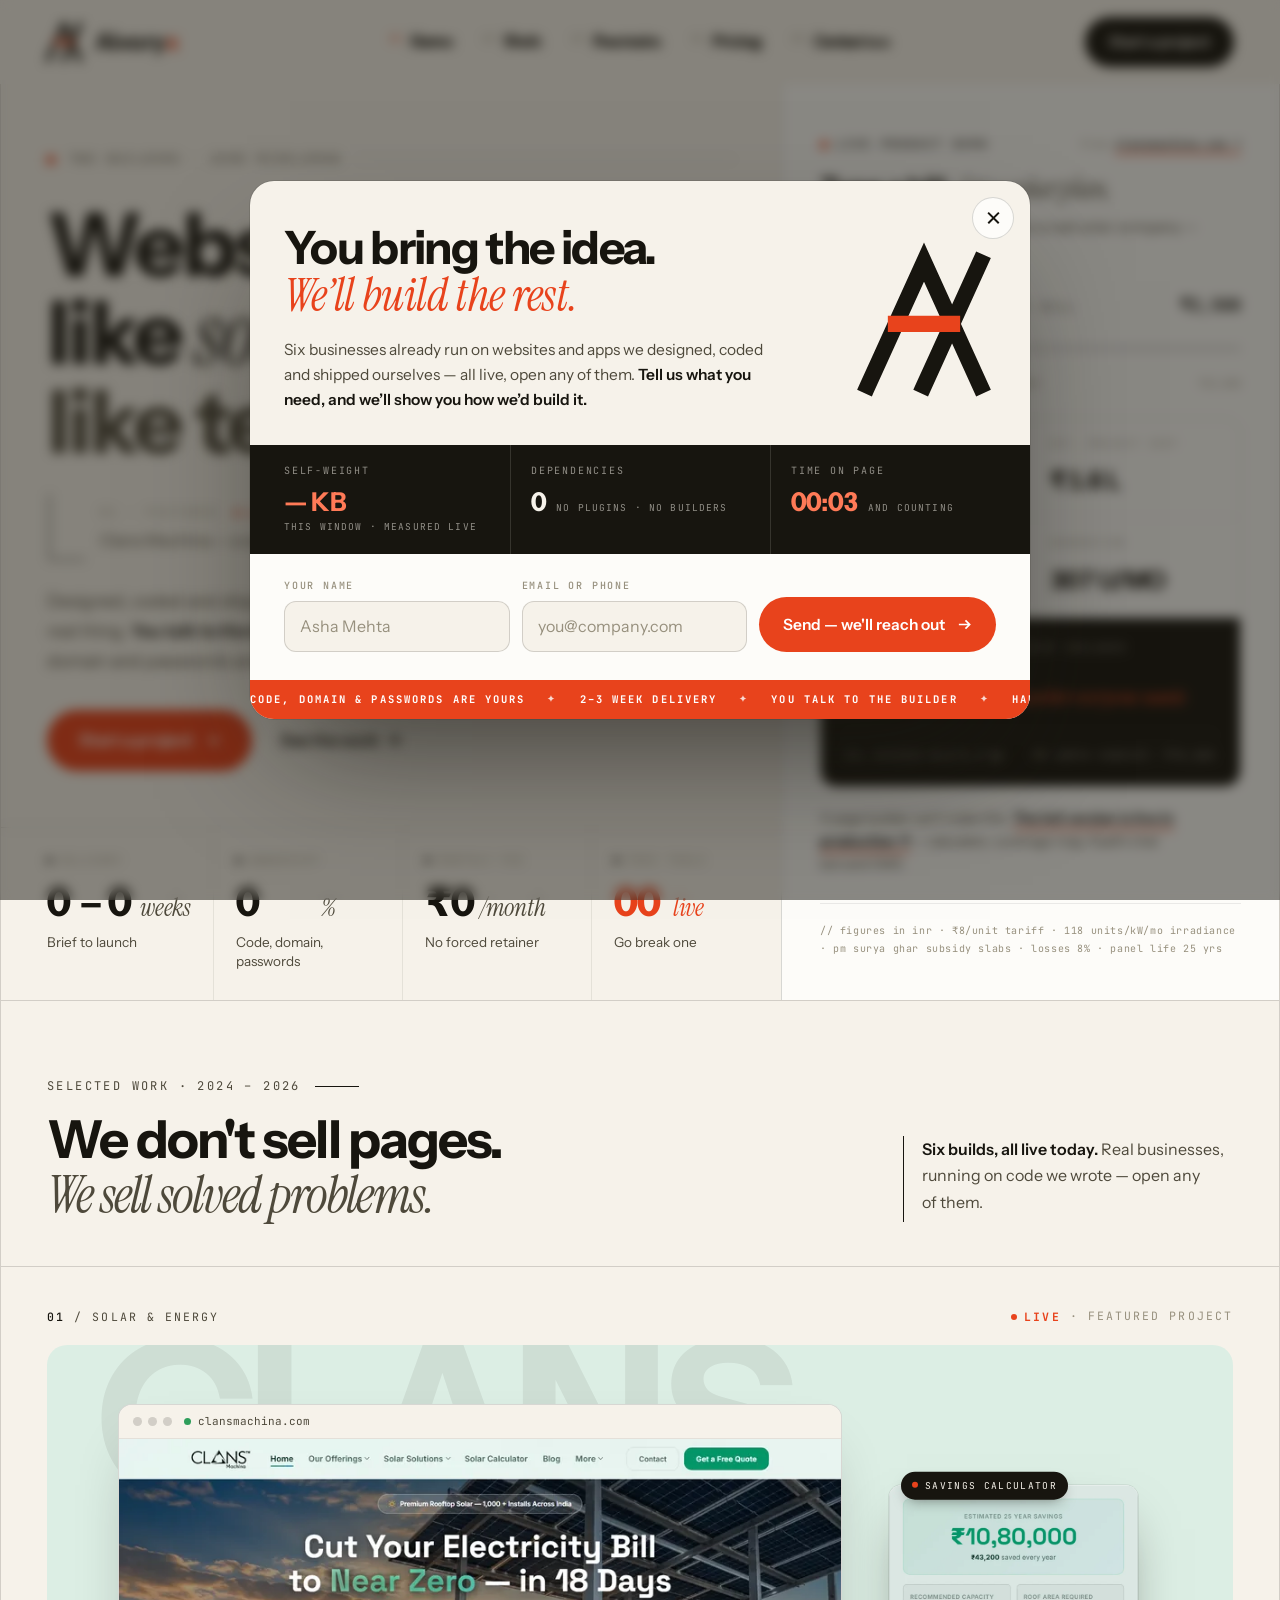
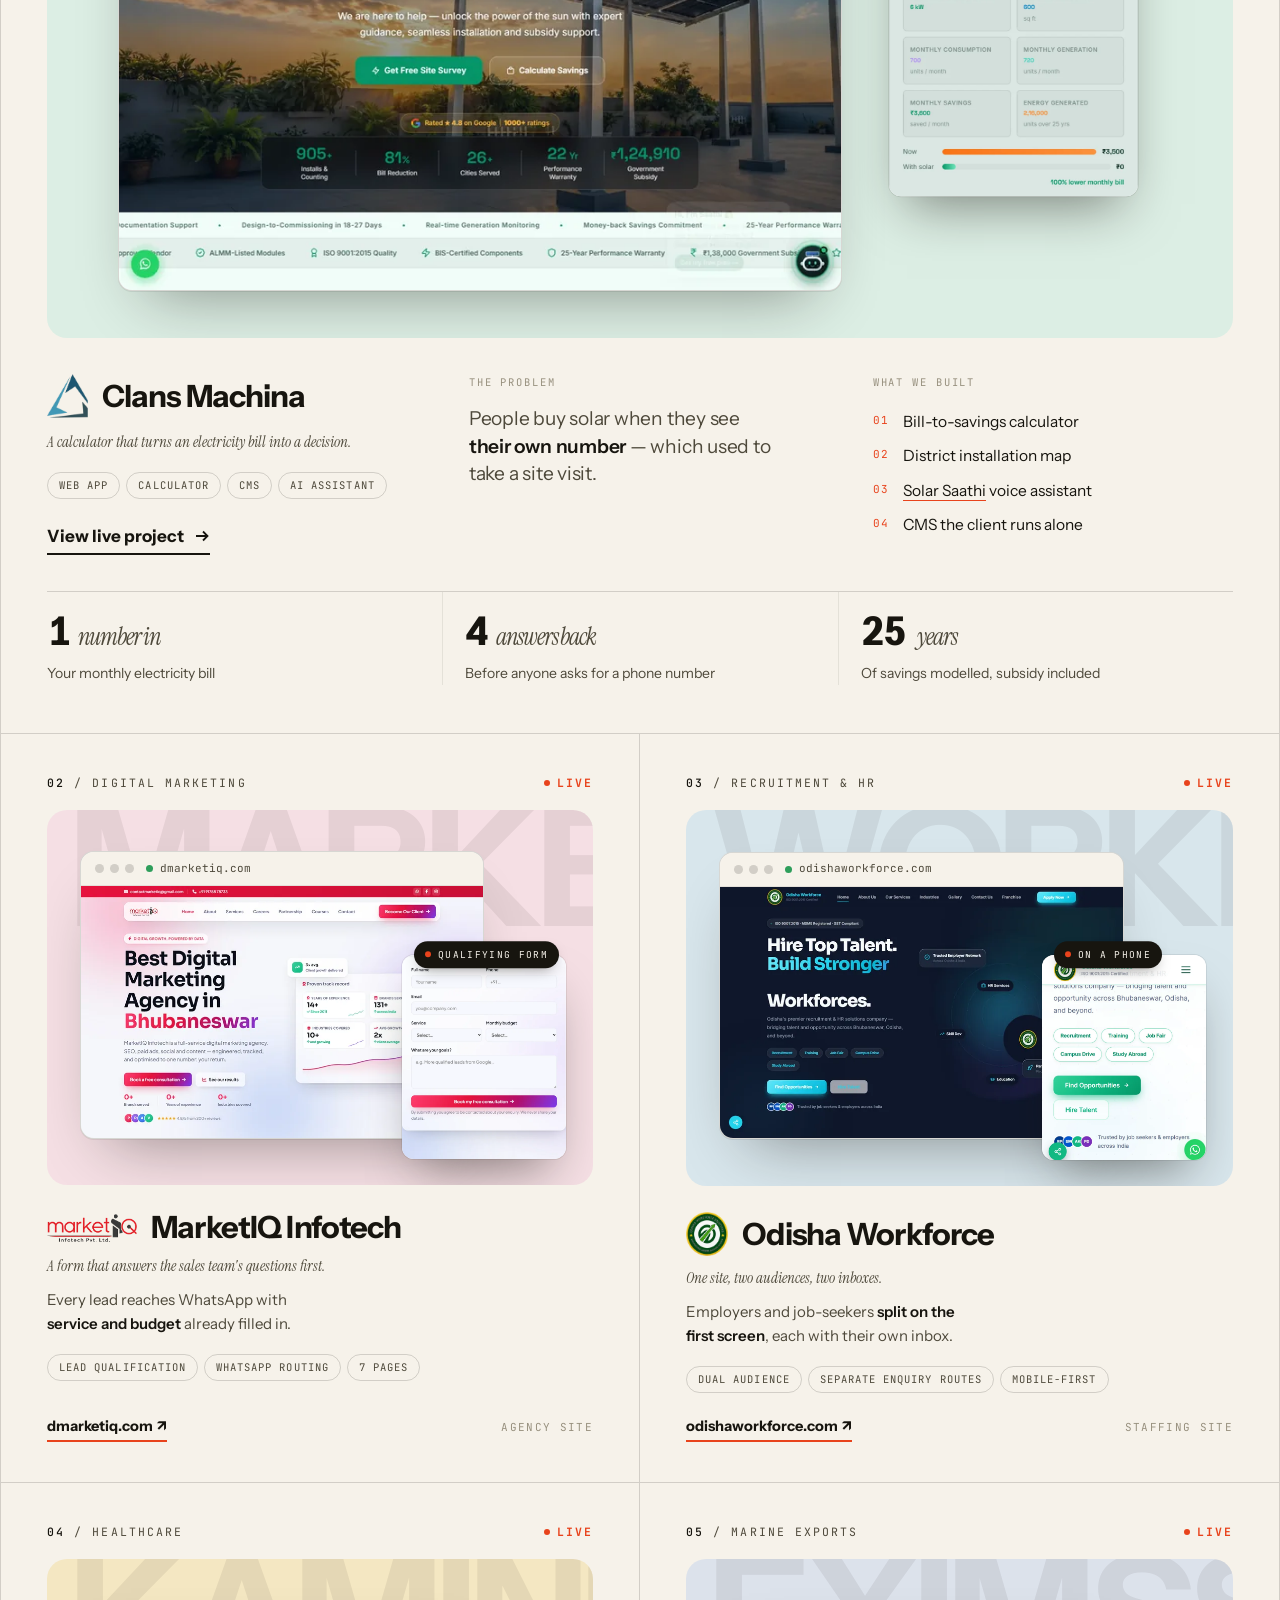
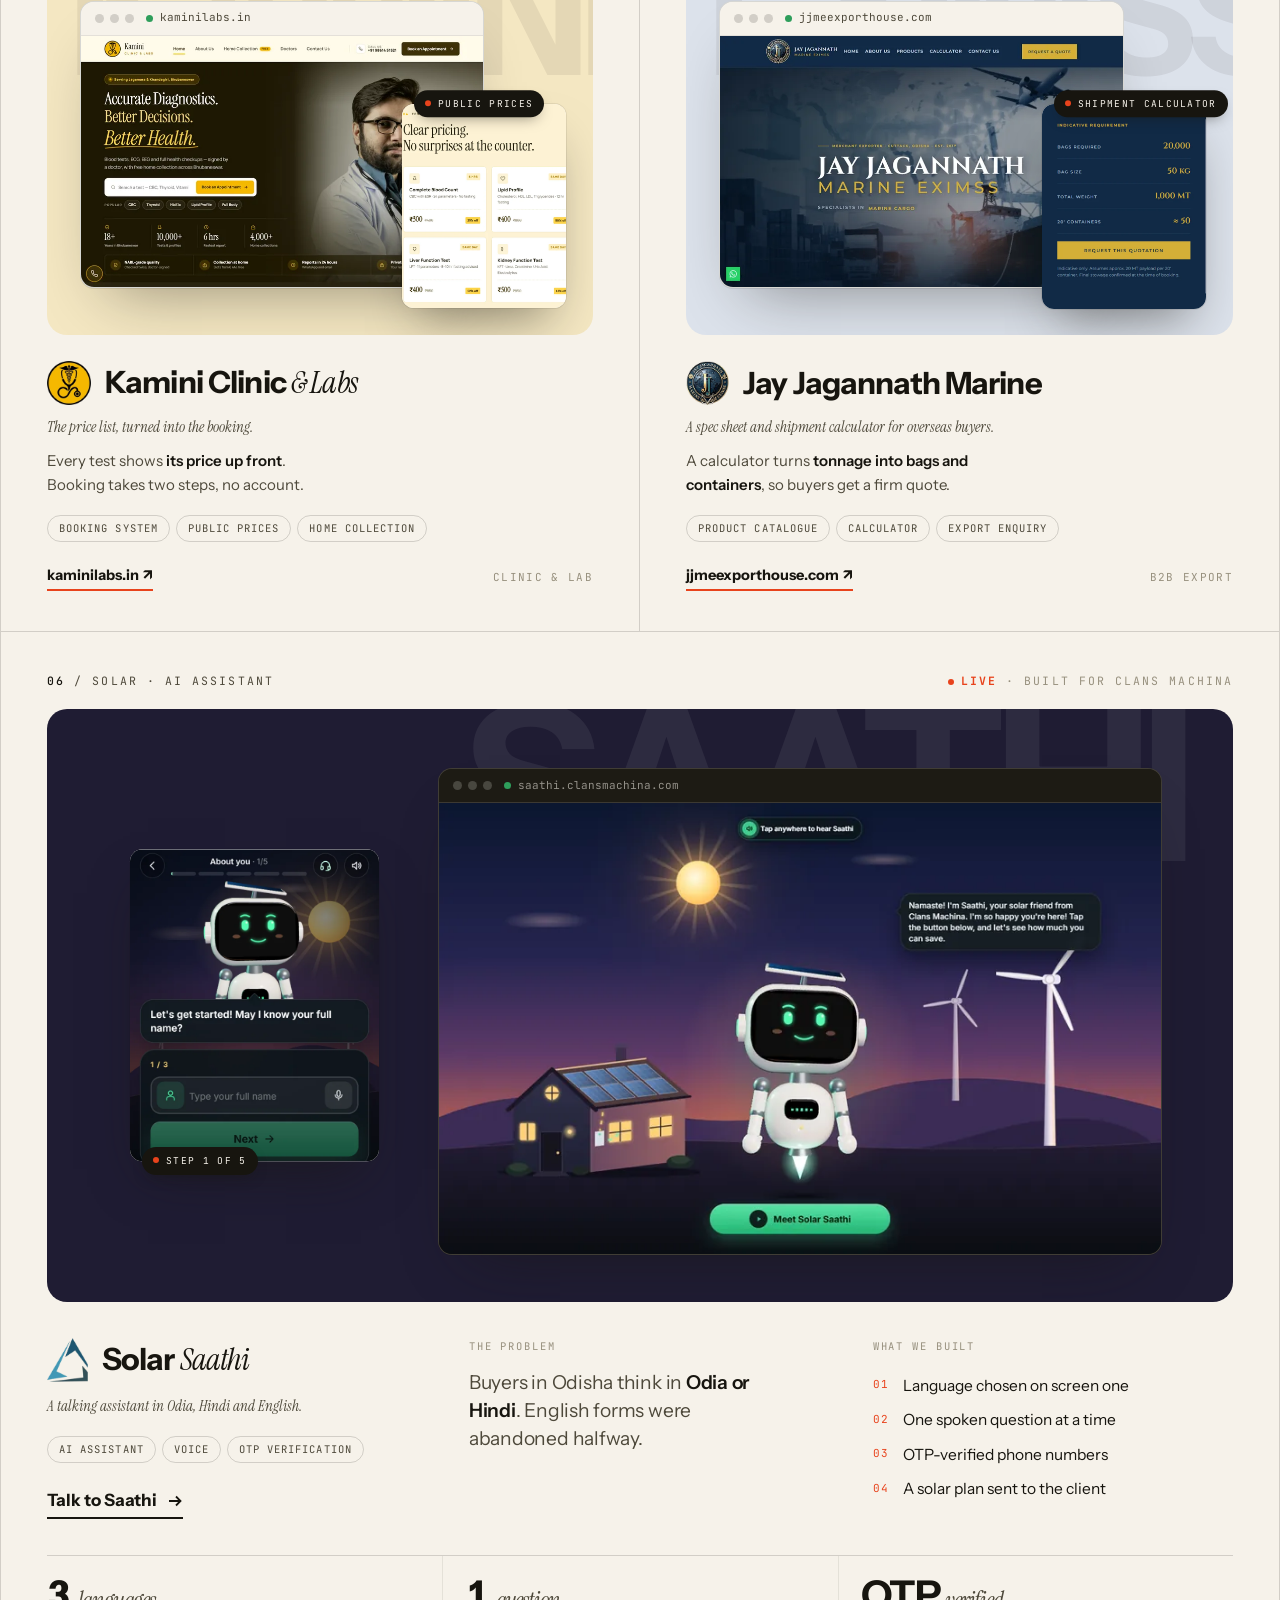
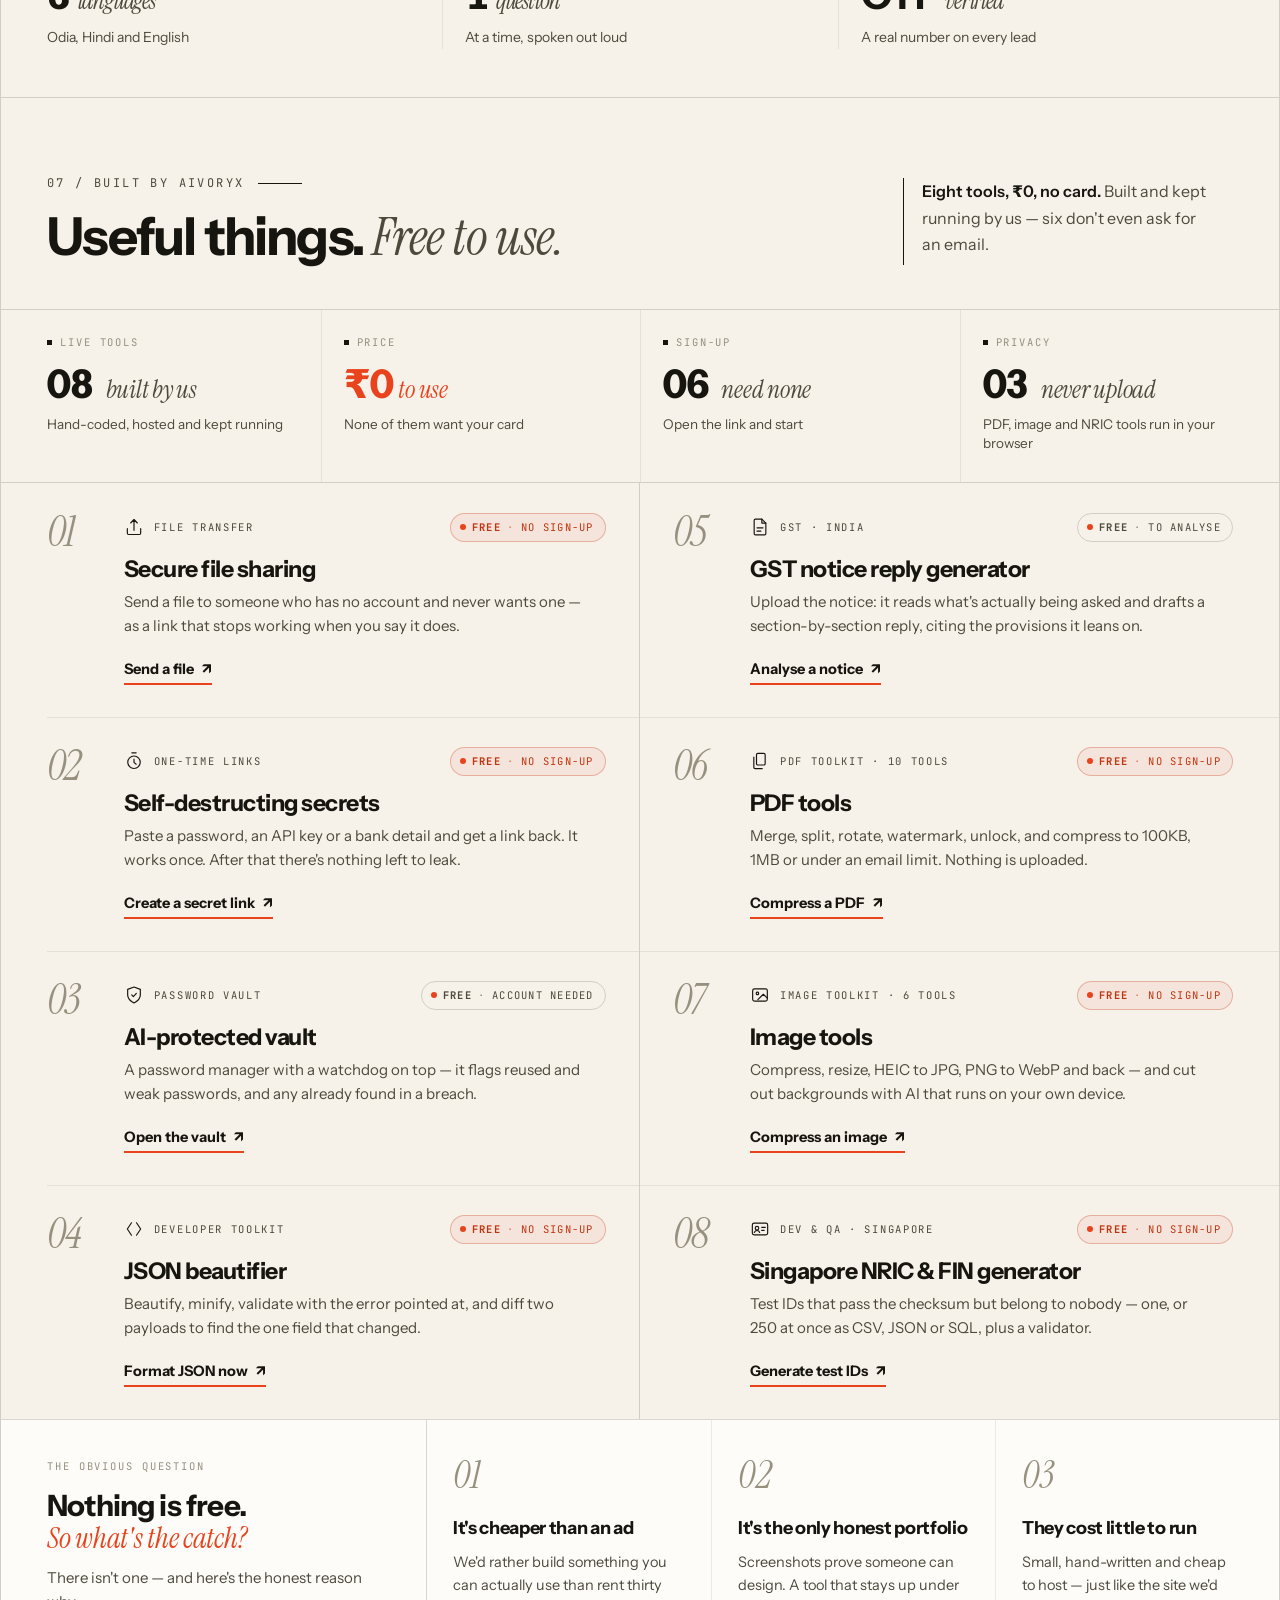
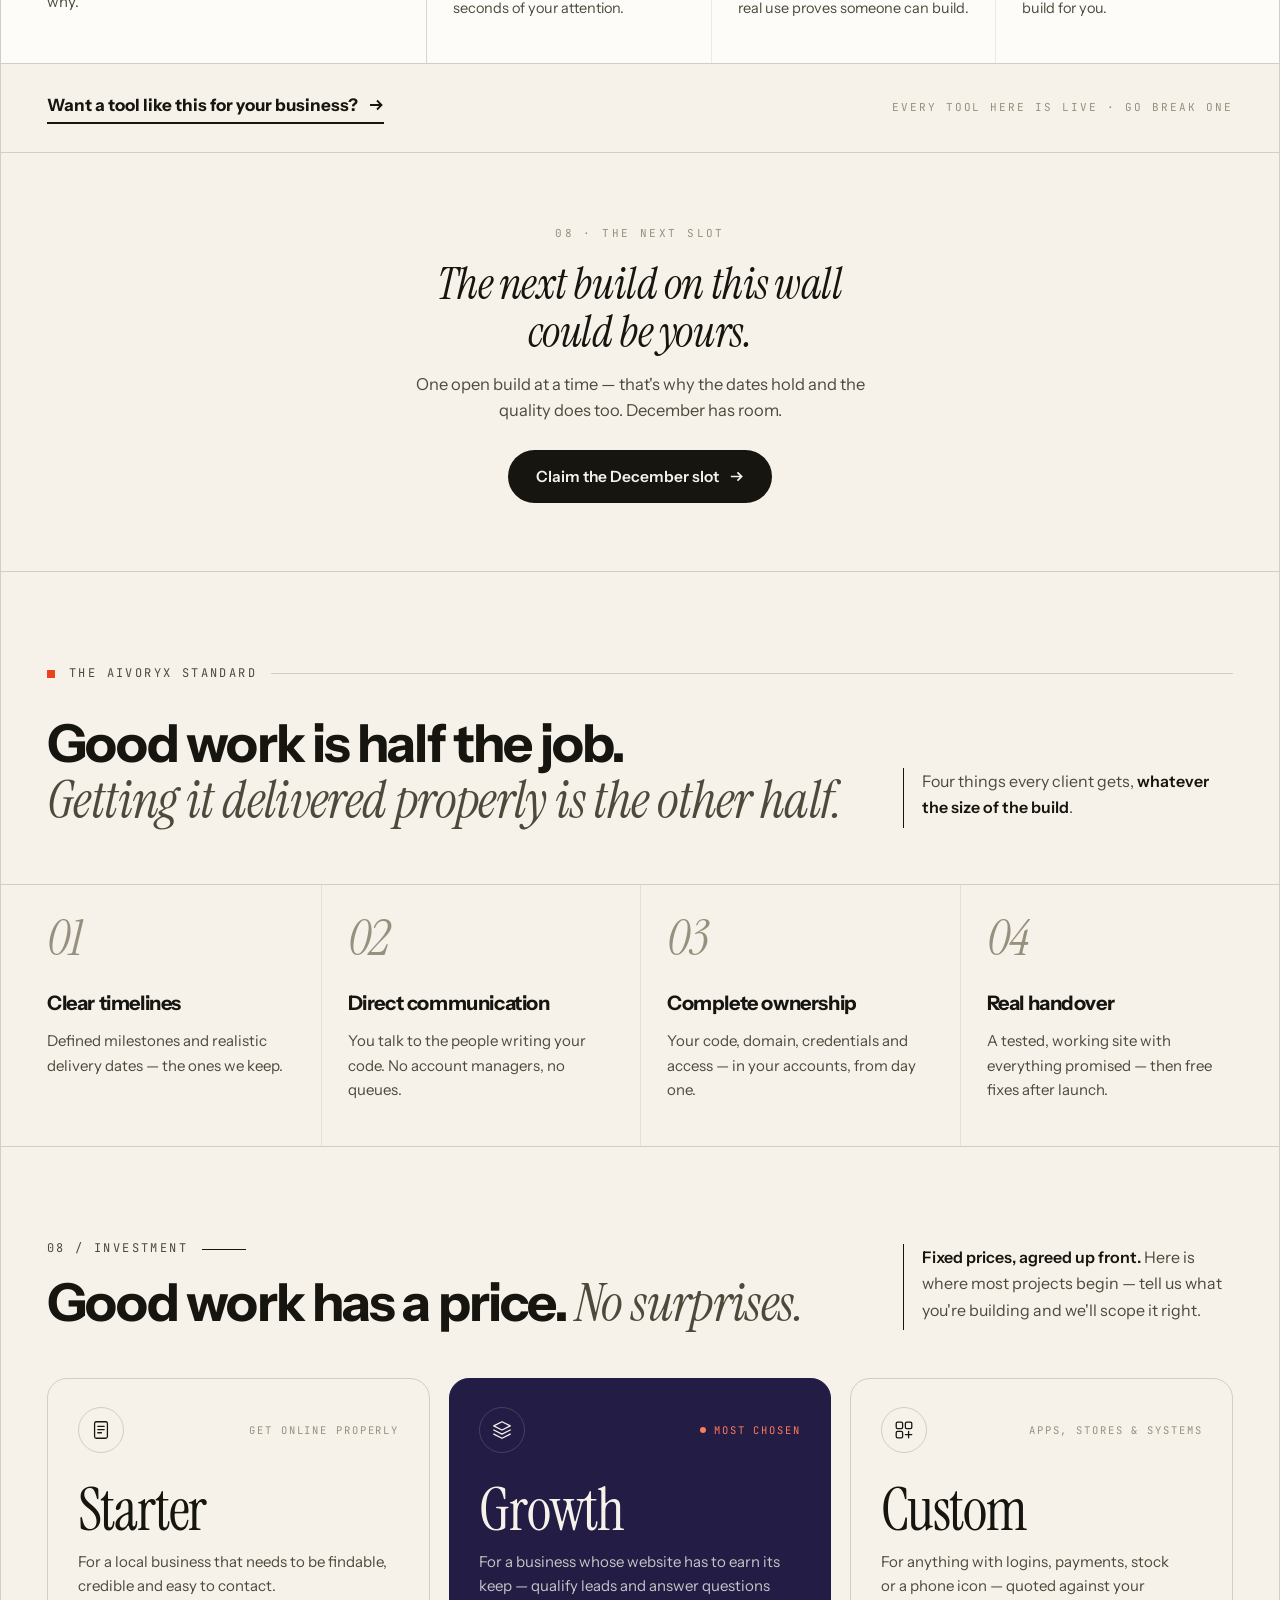
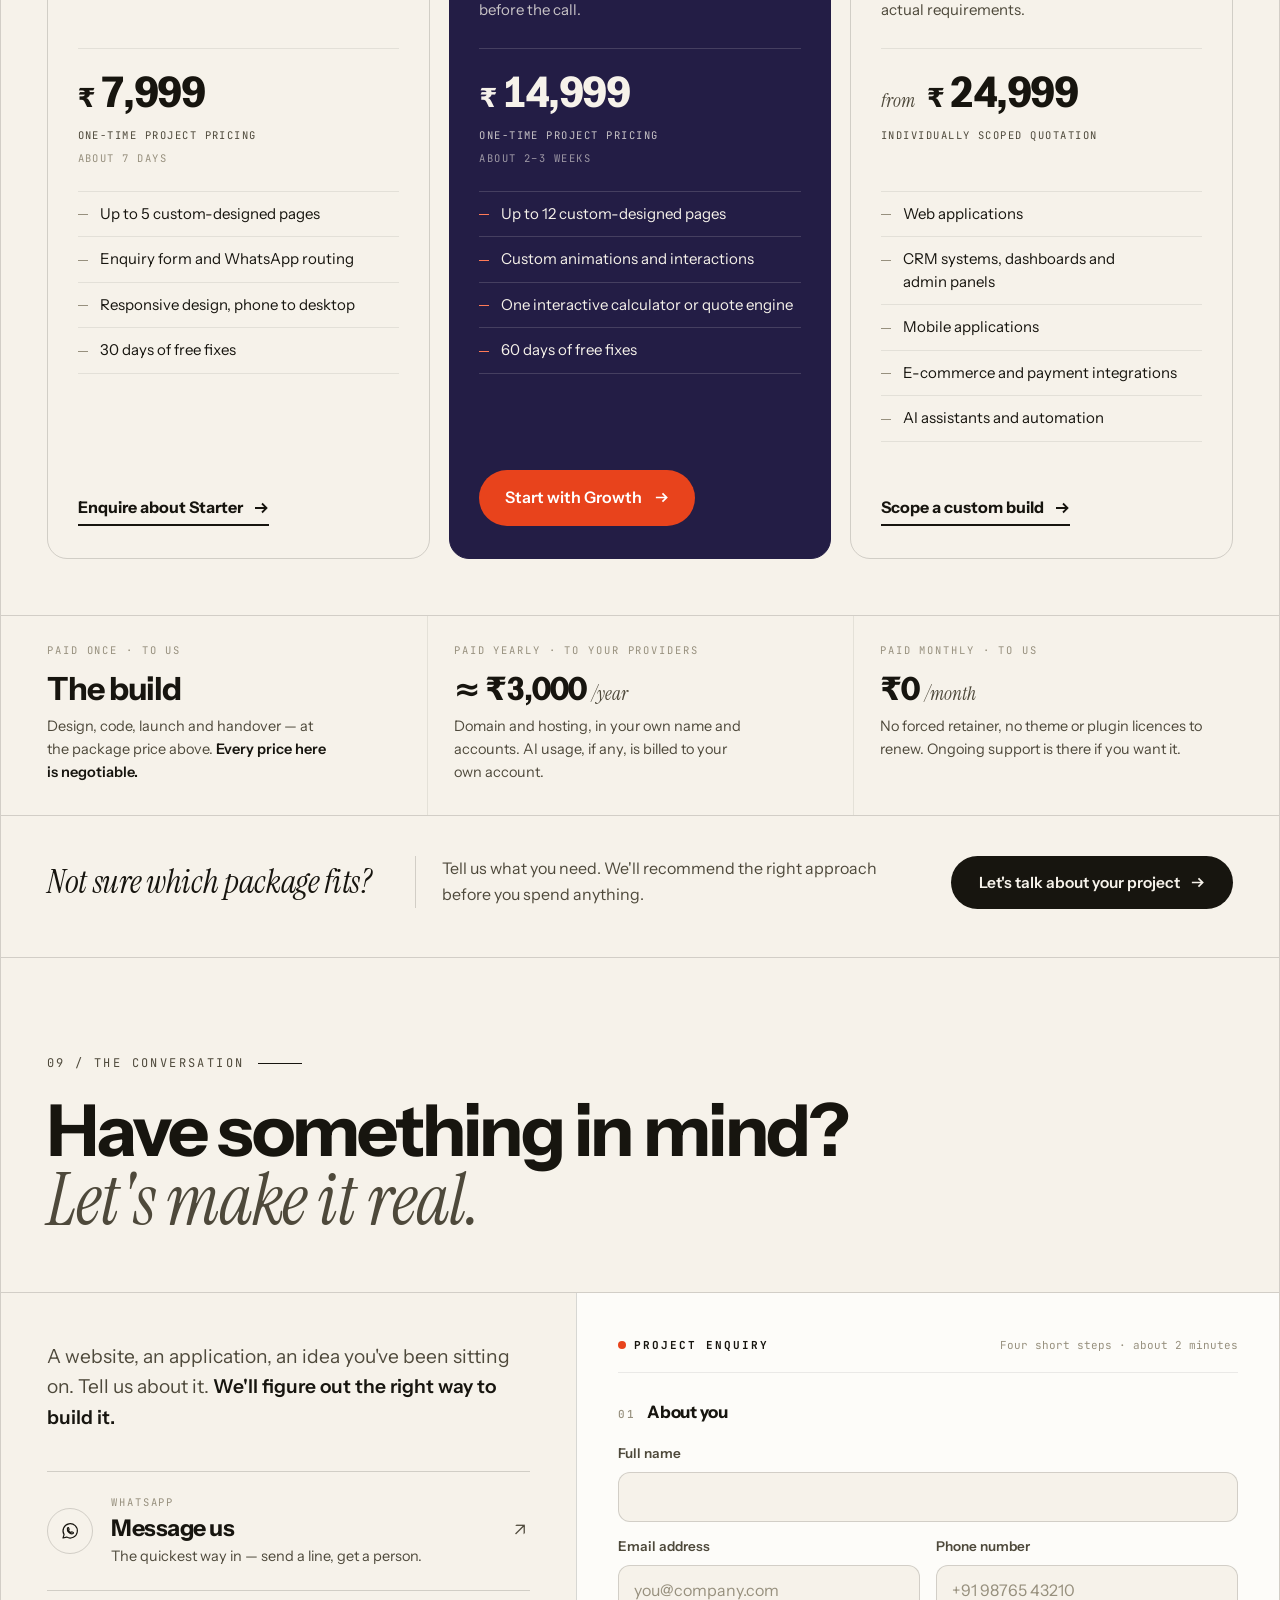
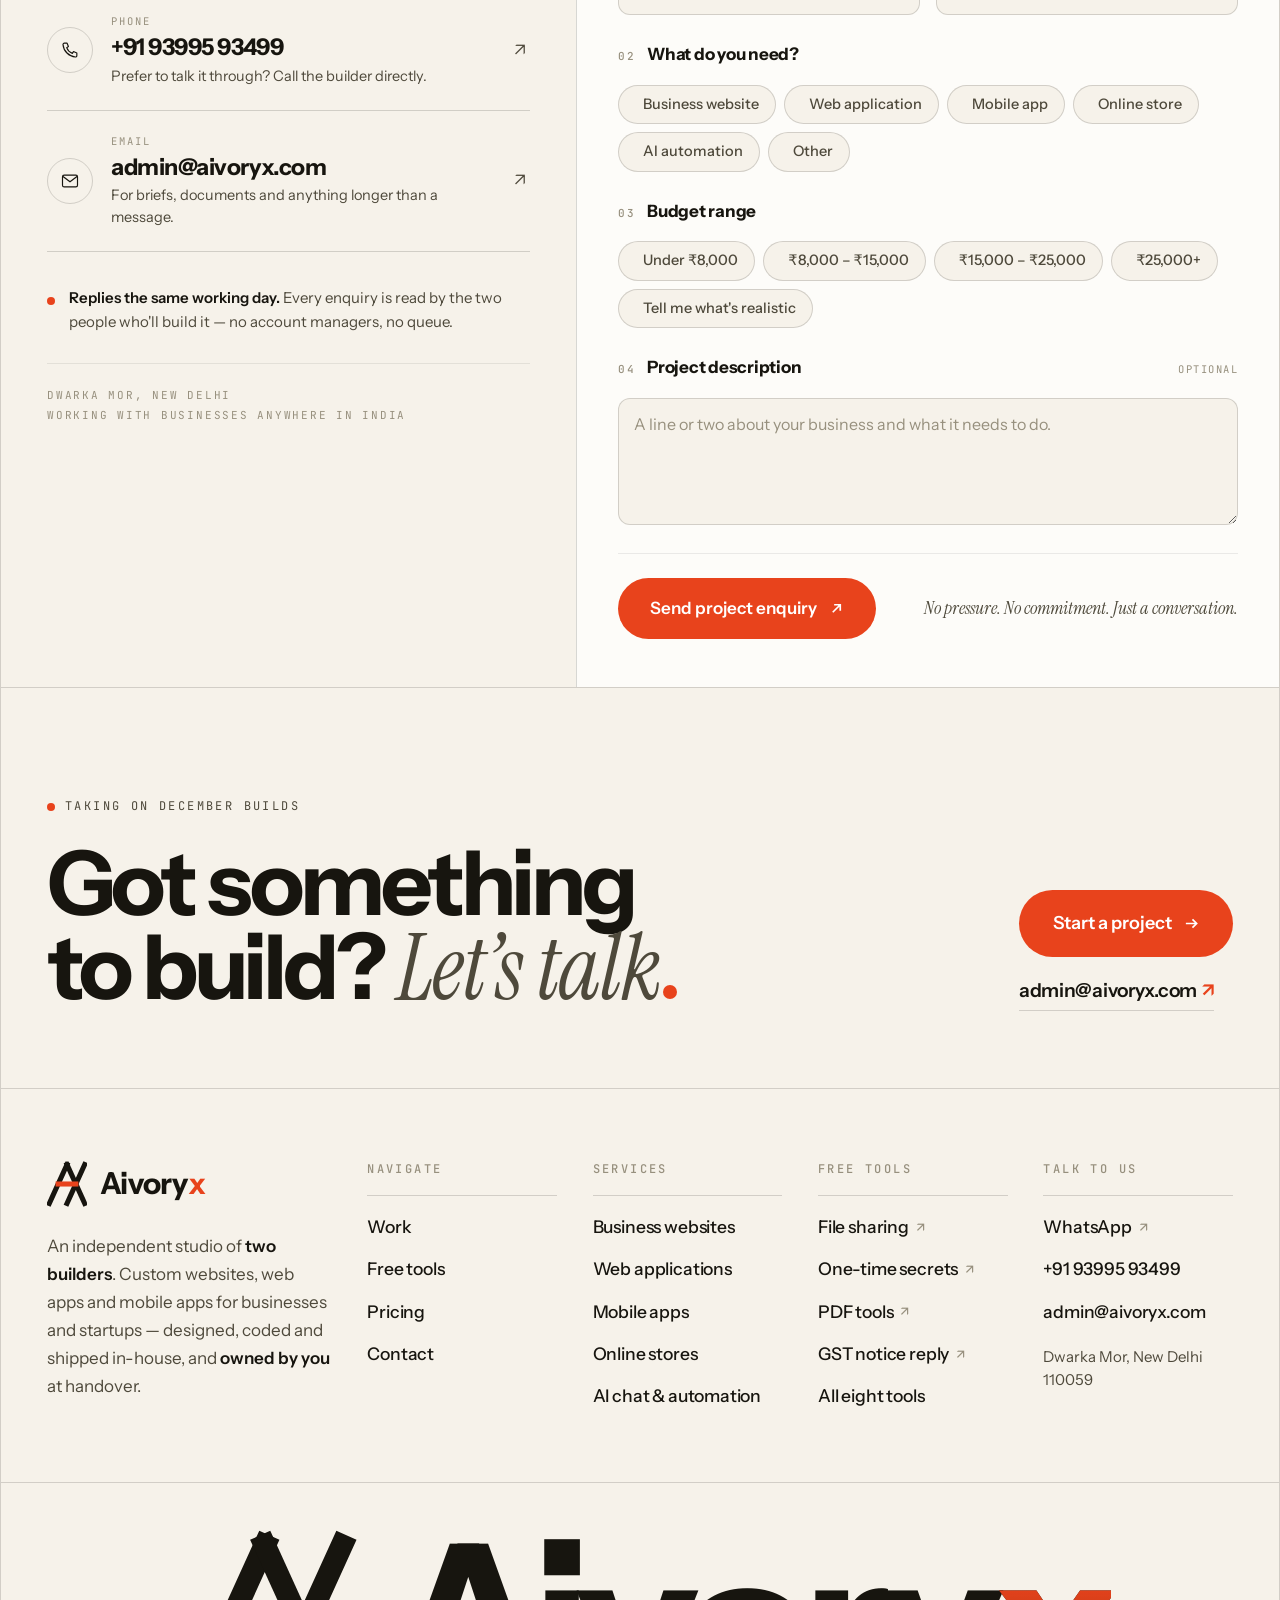
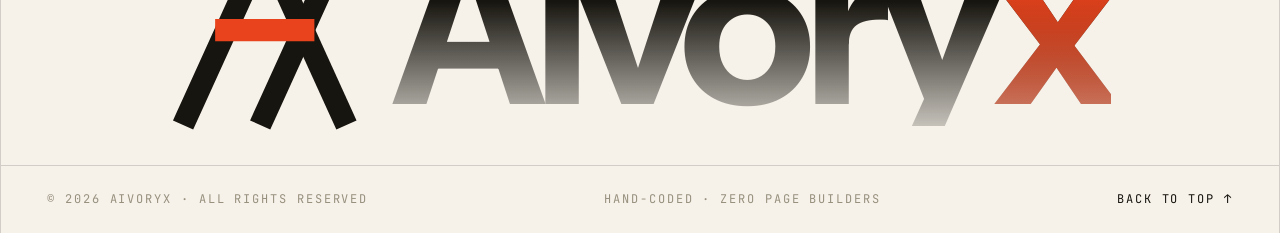
==== commit 1f645398: "Homepage: full-width scaling, welcome popup, counters, section polish - Page fills every screen: no " ====
--- a/index.html
+++ b/index.html
@@ -29,8 +29,19 @@
 <link rel="stylesheet" href="assets/css/components.css">
 <link rel="stylesheet" href="assets/css/home.css">
 <link rel="stylesheet" href="assets/css/close.css">
+<link rel="stylesheet" href="assets/css/popup.css">
 <link rel="stylesheet" href="assets/css/responsive.css">
-<script>document.documentElement.classList.add('js')</script>
+<script>
+document.documentElement.classList.add('js');
+/* Big screens: scale the whole page as one piece, so a 1920px or 4K desktop shows
+   the same full-width composition as a 1340px laptop — never a narrow column with
+   gaps. 1340 must match the 1341px breakpoint in tokens.css. */
+(function (r, W) {
+  function fit() { r.style.zoom = innerWidth > W ? innerWidth / W : ''; }
+  fit();
+  addEventListener('resize', fit);
+})(document.documentElement, 1340);
+</script>
 
 <script type="application/ld+json">
 {"@context":"https://schema.org","@type":"ProfessionalService","name":"Aivoryx","url":"https://aivoryx.com/",
@@ -104,7 +115,7 @@
         <a class="tl" href="#work">See the work <span aria-hidden="true">→</span></a>
       </div>
       <div class="rail rise d3" aria-label="At a glance">
-        <div class="stat"><div class="k"><i></i>Delivery</div><div class="v">2–3<em>weeks</em></div><div class="d">Brief to launch</div></div>
+        <div class="stat"><div class="k"><i></i>Delivery</div><div class="v"><span data-count="2">2</span>–<span data-count="3">3</span><em>weeks</em></div><div class="d">Brief to launch</div></div>
         <div class="stat"><div class="k"><i></i>Ownership</div><div class="v"><span data-count="100">100</span><em>%</em></div><div class="d">Code, domain, passwords</div></div>
         <div class="stat"><div class="k"><i></i>Monthly fee</div><div class="v">₹0<em>/month</em></div><div class="d">No forced retainer</div></div>
         <div class="stat"><div class="k"><i></i>Free tools</div><div class="v hot"><span data-count="8" data-pad="2">08</span><em>live</em></div><div class="d">Go break one</div></div>
@@ -148,7 +159,7 @@
         <div class="lab">Selected work · 2024 – 2026</div>
         <h2 id="work-h">We don't sell pages.<br><em>We sell solved problems.</em></h2>
       </div>
-      <p class="note">Six builds, all live today. Open them — that matters more than anything written here.</p>
+      <p class="note"><b>Six builds, all live today.</b> Real businesses, running on code we wrote — open any of them.</p>
     </div>
 
     <!-- 01 · featured — full-width showcase -->
@@ -158,7 +169,7 @@
         <span class="ghost" aria-hidden="true">CLANS</span>
         <figure class="browser main">
           <div class="bar"><span class="dots"><i></i><i></i><i></i></span><span class="url">clansmachina.com</span></div>
-          <div class="view"><img src="assets/img/work/clans-800.webp" srcset="assets/img/work/clans-800.webp 800w, assets/img/work/clans-1440.webp 1440w" sizes="(max-width:860px) 90vw, 760px" width="1440" height="900" loading="lazy" decoding="async" alt="Clans Machina homepage: 'Cut your electricity bill to near zero — in 18 days'"></div>
+          <div class="view"><img src="assets/img/work/clans-800.webp" srcset="assets/img/work/clans-800.webp 800w, assets/img/work/clans-1440.webp 1440w" sizes="(max-width:860px) 90vw, (min-width:1341px) 57vw, 760px" width="1440" height="900" loading="lazy" decoding="async" alt="Clans Machina homepage: 'Cut your electricity bill to near zero — in 18 days'"></div>
         </figure>
         <figure class="detail">
           <img src="assets/img/work/detail/clans.webp" width="640" height="800" loading="lazy" decoding="async" alt="The live savings calculator: ₹10,80,000 saved over 25 years, a recommended 6 kW system, and the bill dropping from ₹3,500 to ₹0">
@@ -188,9 +199,9 @@
         </div>
       </div>
       <div class="proof">
-        <div><b>1<em>number in</em></b><span>Your monthly electricity bill</span></div>
-        <div><b>4<em>answers back</em></b><span>Before anyone asks for a phone number</span></div>
-        <div><b>25<em>years</em></b><span>Of savings modelled, subsidy included</span></div>
+        <div><b><span data-count="1">1</span><em>number in</em></b><span>Your monthly electricity bill</span></div>
+        <div><b><span data-count="4">4</span><em>answers back</em></b><span>Before anyone asks for a phone number</span></div>
+        <div><b><span data-count="25">25</span><em>years</em></b><span>Of savings modelled, subsidy included</span></div>
       </div>
     </article>
 
@@ -202,7 +213,7 @@
           <span class="ghost" aria-hidden="true">MARKETIQ</span>
           <figure class="browser main">
             <div class="bar"><span class="dots"><i></i><i></i><i></i></span><span class="url">dmarketiq.com</span></div>
-            <div class="view"><img src="assets/img/work/marketiq-800.webp" srcset="assets/img/work/marketiq-800.webp 800w, assets/img/work/marketiq-1440.webp 1440w" sizes="(max-width:860px) 90vw, 460px" width="1440" height="900" loading="lazy" decoding="async" alt="MarketIQ Infotech homepage: 'Best digital marketing agency in Bhubaneswar'"></div>
+            <div class="view"><img src="assets/img/work/marketiq-800.webp" srcset="assets/img/work/marketiq-800.webp 800w, assets/img/work/marketiq-1440.webp 1440w" sizes="(max-width:860px) 90vw, (min-width:1341px) 35vw, 460px" width="1440" height="900" loading="lazy" decoding="async" alt="MarketIQ Infotech homepage: 'Best digital marketing agency in Bhubaneswar'"></div>
           </figure>
           <figure class="detail">
             <img src="assets/img/work/detail/marketiq.webp" width="640" height="800" loading="lazy" decoding="async" alt="MarketIQ's enquiry form asking for service and monthly budget before submission">
@@ -225,7 +236,7 @@
           <span class="ghost" aria-hidden="true">WORKFORCE</span>
           <figure class="browser main">
             <div class="bar"><span class="dots"><i></i><i></i><i></i></span><span class="url">odishaworkforce.com</span></div>
-            <div class="view"><img src="assets/img/work/odisha-800.webp" srcset="assets/img/work/odisha-800.webp 800w, assets/img/work/odisha-1440.webp 1440w" sizes="(max-width:860px) 90vw, 460px" width="1440" height="900" loading="lazy" decoding="async" alt="Odisha Workforce homepage: 'Hire top talent. Build stronger workforces.'"></div>
+            <div class="view"><img src="assets/img/work/odisha-800.webp" srcset="assets/img/work/odisha-800.webp 800w, assets/img/work/odisha-1440.webp 1440w" sizes="(max-width:860px) 90vw, (min-width:1341px) 35vw, 460px" width="1440" height="900" loading="lazy" decoding="async" alt="Odisha Workforce homepage: 'Hire top talent. Build stronger workforces.'"></div>
           </figure>
           <figure class="detail">
             <img src="assets/img/work/detail/odisha.webp" width="640" height="800" loading="lazy" decoding="async" alt="Odisha Workforce on a phone: separate Find Opportunities and Hire Talent buttons">
@@ -248,7 +259,7 @@
           <span class="ghost" aria-hidden="true">KAMINI</span>
           <figure class="browser main">
             <div class="bar"><span class="dots"><i></i><i></i><i></i></span><span class="url">kaminilabs.in</span></div>
-            <div class="view"><img src="assets/img/work/kamini-800.webp" srcset="assets/img/work/kamini-800.webp 800w, assets/img/work/kamini-1440.webp 1440w" sizes="(max-width:860px) 90vw, 460px" width="1440" height="900" loading="lazy" decoding="async" alt="Kamini Clinic &amp; Labs homepage: 'Accurate diagnostics. Better decisions. Better health.' with a test search"></div>
+            <div class="view"><img src="assets/img/work/kamini-800.webp" srcset="assets/img/work/kamini-800.webp 800w, assets/img/work/kamini-1440.webp 1440w" sizes="(max-width:860px) 90vw, (min-width:1341px) 35vw, 460px" width="1440" height="900" loading="lazy" decoding="async" alt="Kamini Clinic &amp; Labs homepage: 'Accurate diagnostics. Better decisions. Better health.' with a test search"></div>
           </figure>
           <figure class="detail">
             <img src="assets/img/work/detail/kamini.webp" width="640" height="800" loading="lazy" decoding="async" alt="Kamini's public price list: each test shows its price next to the usual rate">
@@ -271,7 +282,7 @@
           <span class="ghost" aria-hidden="true">EXIMSS</span>
           <figure class="browser main">
             <div class="bar"><span class="dots"><i></i><i></i><i></i></span><span class="url">jjmeexporthouse.com</span></div>
-            <div class="view"><img src="assets/img/work/jjme-800.webp" srcset="assets/img/work/jjme-800.webp 800w, assets/img/work/jjme-1440.webp 1440w" sizes="(max-width:860px) 90vw, 460px" width="1440" height="900" loading="lazy" decoding="async" alt="Jay Jagannath Marine Eximss homepage: merchant exporter in Cuttack, Odisha"></div>
+            <div class="view"><img src="assets/img/work/jjme-800.webp" srcset="assets/img/work/jjme-800.webp 800w, assets/img/work/jjme-1440.webp 1440w" sizes="(max-width:860px) 90vw, (min-width:1341px) 35vw, 460px" width="1440" height="900" loading="lazy" decoding="async" alt="Jay Jagannath Marine Eximss homepage: merchant exporter in Cuttack, Odisha"></div>
           </figure>
           <figure class="detail">
             <img src="assets/img/work/detail/jjme.webp" width="640" height="800" loading="lazy" decoding="async" alt="The shipment calculator: 1,000 MT in 50 kg bags needs 20,000 bags and about 50 twenty-foot containers">
@@ -296,7 +307,7 @@
         <span class="ghost" aria-hidden="true">SAATHI</span>
         <figure class="browser main on-ink">
           <div class="bar"><span class="dots"><i></i><i></i><i></i></span><span class="url">saathi.clansmachina.com</span></div>
-          <div class="view"><img src="assets/img/work/saathi-800.webp" srcset="assets/img/work/saathi-800.webp 800w, assets/img/work/saathi-1440.webp 1440w" sizes="(max-width:860px) 90vw, 760px" width="1440" height="900" loading="lazy" decoding="async" alt="Solar Saathi: a friendly robot beside a solar-roofed house says Namaste and invites you to meet Solar Saathi"></div>
+          <div class="view"><img src="assets/img/work/saathi-800.webp" srcset="assets/img/work/saathi-800.webp 800w, assets/img/work/saathi-1440.webp 1440w" sizes="(max-width:860px) 90vw, (min-width:1341px) 57vw, 760px" width="1440" height="900" loading="lazy" decoding="async" alt="Solar Saathi: a friendly robot beside a solar-roofed house says Namaste and invites you to meet Solar Saathi"></div>
         </figure>
         <figure class="detail">
           <img src="assets/img/work/detail/saathi.webp" width="640" height="800" loading="lazy" decoding="async" alt="Saathi on a phone, step 1 of 5: the robot says let's get started and asks for your full name, typed or spoken">
@@ -326,8 +337,8 @@
         </div>
       </div>
       <div class="proof">
-        <div><b>3<em>languages</em></b><span>Odia, Hindi and English</span></div>
-        <div><b>1<em>question</em></b><span>At a time, spoken out loud</span></div>
+        <div><b><span data-count="3">3</span><em>languages</em></b><span>Odia, Hindi and English</span></div>
+        <div><b><span data-count="1">1</span><em>question</em></b><span>At a time, spoken out loud</span></div>
         <div><b>OTP<em>verified</em></b><span>A real number on every lead</span></div>
       </div>
     </article>
@@ -340,7 +351,7 @@
           <div class="lab">07 / Built by Aivoryx</div>
           <h2 id="tools-h">Useful things. <em>Free to use.</em></h2>
         </div>
-        <p class="note">Eight tools we built and keep running ourselves. No card, no trial, no catch — six of them don't even ask for an email.</p>
+        <p class="note"><b>Eight tools, ₹0, no card.</b> Built and kept running by us — six don't even ask for an email.</p>
       </div>
 
       <!-- the free part, said in numbers (facts from the tools page on the current site) -->
@@ -456,7 +467,6 @@
       </a>
     </div>
 
-    <div class="work-foot"><span>Every build here is hand-coded · zero page builders</span><span>Open them — judge us in the browser</span></div>
   </section>
 
   <!-- ============ STANDARD ============ -->
@@ -485,7 +495,7 @@
         <div class="lab">08 / Investment</div>
         <h2 id="price-h">Good work has a price. <em>No surprises.</em></h2>
       </div>
-      <p class="note">Every project is different. Here is where most projects begin. Tell us what you're building and we'll work out the right scope.</p>
+      <p class="note"><b>Fixed prices, agreed up front.</b> Here is where most projects begin — tell us what you're building and we'll scope it right.</p>
     </div>
 
     <div class="plans reveal">
@@ -806,9 +816,83 @@
   </div>
 </footer>
 
+<!-- ================= WELCOME POPUP =================
+     Homepage only. Opens 3s after every page load — every refresh, every tab,
+     every visit; nothing is stored, so it never "remembers" to stay away.
+     Closing it (×, Esc, or a click outside) always works.
+     popup.js drives it; any one of name / email / phone is enough. -->
+<div class="hello" id="hello" hidden>
+  <div class="hello-veil" data-close></div>
+  <div class="hello-card" role="dialog" aria-modal="true" aria-labelledby="hello-h" aria-describedby="hello-p" tabindex="-1">
+    <button class="hello-x" type="button" data-close aria-label="Close"><span></span><span></span></button>
+
+    <!-- the line, and the mark assembling itself piece by piece -->
+    <div class="hello-hero">
+      <div class="hello-copy">
+        <h2 id="hello-h"><span class="ln">You bring the idea.</span> <em class="ln">We&rsquo;ll build the rest.</em></h2>
+        <p class="hello-p" id="hello-p"><span class="hello-lead">Six businesses already run on websites and apps we designed, coded and shipped ourselves — all live, open any of them. </span><b>Tell us what you need, and we&rsquo;ll show you how we&rsquo;d build it.</b></p>
+      </div>
+      <!-- three pieces: the Λ (one stroke, so its peak is a clean point), the crossing stroke, the bar -->
+      <svg class="hello-mark" viewBox="5 -13 94 111" fill="none" aria-hidden="true">
+        <path class="s1" d="M12 90 L52 2 L92 90"/>
+        <path class="s3" d="M52 90 L92 2"/>
+        <path class="bar" d="M32 46 L72 46"/>
+      </svg>
+    </div>
+
+    <!-- live numbers about this window, measured in the visitor's own browser -->
+    <dl class="hello-stats">
+      <div><dt>Self-weight</dt><dd><b class="hot" data-kb>— KB</b><span>This window · measured live</span></dd></div>
+      <div><dt>Dependencies</dt><dd><b>0</b><span>No plugins · no builders</span></dd></div>
+      <div><dt>Time on page</dt><dd><b class="hot" data-clock>00:00</b><span>And counting</span></dd></div>
+    </dl>
+
+    <div class="hello-zone">
+      <form class="hello-form" id="helloForm" action="api/send.php" method="post" novalidate>
+        <div class="hello-fields">
+          <div class="f">
+            <label for="h-name">Your name</label>
+            <input id="h-name" name="name" type="text" autocomplete="name" maxlength="120" placeholder="Asha Mehta">
+          </div>
+          <div class="f">
+            <label for="h-reach">Email or phone</label>
+            <input id="h-reach" name="reach" type="text" autocomplete="email" maxlength="200" placeholder="you@company.com" aria-describedby="h-err">
+          </div>
+          <button class="btn hello-send" type="submit">
+            <span class="lbl">Send — we'll reach out</span>
+            <svg class="arr" width="15" height="15" viewBox="0 0 16 16" fill="none" aria-hidden="true"><path d="M2 8h11M9 3.5 13.5 8 9 12.5" stroke="currentColor" stroke-width="1.8"/></svg>
+            <span class="spin" aria-hidden="true"></span>
+          </button>
+        </div>
+        <div class="trap" aria-hidden="true"><label for="h-hp">Leave this empty</label><input class="hp" id="h-hp" name="ax_hp" type="text" tabindex="-1" autocomplete="off"></div>
+        <p class="hello-err" id="h-err" role="alert"></p>
+      </form>
+
+      <div class="hello-done" role="status" tabindex="-1" hidden>
+        <span class="done-mark"><svg width="24" height="24" viewBox="0 0 24 24" fill="none" stroke="currentColor" stroke-width="1.6" stroke-linecap="round" stroke-linejoin="round" aria-hidden="true"><path d="M5 12.5l4.5 4.5L19 7.5"/></svg></span>
+        <div class="hello-done-txt">
+          <p class="hello-done-h">Got it<span data-first></span>. <em>Talk soon.</em></p>
+          <p class="hello-done-p">We'll reach you <span data-via></span> the same working day.</p>
+        </div>
+        <button class="biglink" type="button" data-close>Back to the site <svg width="16" height="16" viewBox="0 0 16 16" fill="none" aria-hidden="true"><path d="M2 8h11M9 3.5 13.5 8 9 12.5" stroke="currentColor" stroke-width="1.8"/></svg></button>
+      </div>
+    </div>
+
+    <!-- the promises, on a loop (copy is doubled so the loop is seamless) -->
+    <div class="hello-ticker" aria-hidden="true">
+      <div class="hello-track">
+        <span>Code, domain &amp; passwords are yours</span><span>2–3 week delivery</span><span>You talk to the builder</span><span>Hand-coded · zero page builders</span><span>₹0 monthly fee</span><span>Same-day replies</span>
+        <span>Code, domain &amp; passwords are yours</span><span>2–3 week delivery</span><span>You talk to the builder</span><span>Hand-coded · zero page builders</span><span>₹0 monthly fee</span><span>Same-day replies</span>
+      </div>
+    </div>
+  </div>
+</div>
+
 <script src="assets/js/nav.js" defer></script>
 <script src="assets/js/reveal.js" defer></script>
 <script src="assets/js/solar.js" defer></script>
+<script src="assets/js/post.js" defer></script>
 <script src="assets/js/enquiry.js" defer></script>
+<script src="assets/js/popup.js" defer></script>
 </body>
 </html>
--- a/assets/css/tokens.css
+++ b/assets/css/tokens.css
@@ -29,11 +29,21 @@
   --mono:"JetBrains Mono",ui-monospace,Consolas,monospace;
 
   /* layout */
-  --max:1340px;
+  /* The page always spans the full screen — no capped column, no side gaps.
+     Up to --design (1340px) it is fluid; above that, a script in <head>
+     zooms the whole page by screenWidth / 1340, so every desktop shows the
+     exact 1340px composition, just bigger. --vw stands in for `vw` everywhere:
+     it is 1vw while fluid and freezes at 1340px's value once zoom takes over
+     (a real vw would be scaled twice). Keep 1340 in sync with that script. */
+  --max:none;
+  --vw:1vw;
   --nav-h:84px;
-  --gut:clamp(20px,3.6vw,58px);   /* outer section padding */
-  --gut-sm:clamp(20px,3.2vw,52px);
+  --gut:clamp(20px,calc(3.6*var(--vw)),58px);   /* outer section padding */
+  --gut-sm:clamp(20px,calc(3.2*var(--vw)),52px);
 
   /* motion */
   --ease:cubic-bezier(.2,.6,.2,1);
 }
+@media (min-width:1341px){
+  :root{--vw:13.4px}
+}
--- a/assets/css/components.css
+++ b/assets/css/components.css
@@ -13,13 +13,13 @@
    bold sans label, and the serif-italic accent (like "& Labs"). Hover and the
    section in view roll the label from sans into serif italic; both versions
    share one grid cell, so the width never changes and nothing shifts. */
-.menu{display:flex;align-items:center;gap:clamp(22px,2.3vw,42px);white-space:nowrap}
+.menu{display:flex;align-items:center;gap:clamp(22px,calc(2.3*var(--vw)),42px);white-space:nowrap}
 .menu a{display:inline-flex;align-items:flex-start;gap:7px;padding:10px 0;color:var(--ink)}
 .menu a i{font-style:normal;font-family:var(--mono);font-size:10px;letter-spacing:.08em;line-height:1;color:var(--sand);margin-top:2px;transition:color .25s}
 .menu .lbl{display:inline-grid;align-items:center;justify-items:start;line-height:1.1}
 .menu .lbl > *{grid-area:1/1;transition:opacity .3s var(--ease),transform .4s var(--ease)}
-.menu .lbl b{font-weight:600;font-size:clamp(15.5px,.35vw + 10.5px,17px);letter-spacing:-.015em}
-.menu .lbl em{font-family:var(--serif);font-style:italic;font-weight:400;font-size:clamp(18px,.45vw + 12px,20.5px);letter-spacing:-.005em;
+.menu .lbl b{font-weight:600;font-size:clamp(15.5px,calc(.35*var(--vw)) + 10.5px,17px);letter-spacing:-.015em}
+.menu .lbl em{font-family:var(--serif);font-style:italic;font-weight:400;font-size:clamp(18px,calc(.45*var(--vw)) + 12px,20.5px);letter-spacing:-.005em;
   opacity:0;transform:translateY(55%)}
 .menu a:hover .lbl b,.menu a[aria-current] .lbl b{opacity:0;transform:translateY(-55%)}
 .menu a:hover .lbl em,.menu a[aria-current] .lbl em{opacity:1;transform:none}
@@ -27,7 +27,7 @@
 .menu a[aria-current] i{color:var(--accent)}
 .menu a:focus-visible{outline:2px solid var(--accent);outline-offset:5px;border-radius:2px}
 .nav-right{justify-self:end;display:flex;align-items:center;gap:10px}
-.cta{display:inline-flex;align-items:center;gap:11px;background:var(--ink);color:var(--paper);font-weight:600;font-size:clamp(15px,.55vw + 8px,17px);padding:clamp(13px,.4vw + 8px,16px) clamp(24px,1.4vw + 6px,32px);border-radius:999px;transition:background .2s}
+.cta{display:inline-flex;align-items:center;gap:11px;background:var(--ink);color:var(--paper);font-weight:600;font-size:clamp(15px,calc(.55*var(--vw)) + 8px,17px);padding:clamp(13px,calc(.4*var(--vw)) + 8px,16px) clamp(24px,calc(1.4*var(--vw)) + 6px,32px);border-radius:999px;transition:background .2s}
 .cta:hover{background:var(--accent)}
 
 /* burger — shown at 1080px and below, where the links no longer fit */
@@ -40,7 +40,7 @@
 .sheet{position:fixed;inset:var(--nav-h) 0 0 0;z-index:89;background:var(--paper);padding:28px var(--gut) 40px;display:flex;flex-direction:column;
   opacity:0;visibility:hidden;transform:translateY(-8px);transition:opacity .25s,transform .25s var(--ease),visibility 0s .25s}
 .nav.open + .sheet{opacity:1;visibility:visible;transform:none;transition:opacity .25s,transform .25s var(--ease)}
-.sheet a.big{font-size:clamp(34px,9vw,44px);font-weight:700;letter-spacing:-.03em;padding:14px 0;border-bottom:1px solid var(--hair);display:flex;justify-content:space-between;align-items:center}
+.sheet a.big{font-size:clamp(34px,calc(9*var(--vw)),44px);font-weight:700;letter-spacing:-.03em;padding:14px 0;border-bottom:1px solid var(--hair);display:flex;justify-content:space-between;align-items:center}
 .sheet a.big span{font-family:var(--mono);font-size:12px;letter-spacing:.2em;color:var(--sand);font-weight:400}
 .sheet .btn{margin-top:auto;justify-content:center}
 body.locked{overflow:hidden}
--- a/assets/css/home.css
+++ b/assets/css/home.css
@@ -38,19 +38,19 @@
 .stat:hover::before{transform:scaleX(1)}
 .stat .k{display:flex;align-items:center;gap:8px;font-family:var(--mono);font-size:10.5px;letter-spacing:.18em;color:var(--sand);text-transform:uppercase;white-space:nowrap}
 .stat .k i{width:5px;height:5px;background:var(--ink);flex:none}
-.stat .v{display:flex;align-items:baseline;gap:6px;margin-top:14px;font-size:clamp(34px,3.1vw,46px);line-height:1;font-weight:700;letter-spacing:-.035em;font-variant-numeric:tabular-nums;white-space:nowrap}
+.stat .v{display:flex;align-items:baseline;gap:6px;margin-top:14px;font-size:clamp(34px,calc(3.1*var(--vw)),46px);line-height:1;font-weight:700;letter-spacing:-.035em;font-variant-numeric:tabular-nums;white-space:nowrap}
 .stat .v em{font-family:var(--serif);font-style:italic;font-weight:400;font-size:.62em;letter-spacing:-.01em;color:var(--walnut)}
 .stat .v.hot{color:var(--accent)}
 .stat .v.hot em{color:var(--accent)}
 .stat .d{margin-top:10px;font-size:13.5px;line-height:1.45;color:var(--walnut)}
 
 /* ---------- right · live product demo ---------- */
-.hero-r{border-left:1px solid var(--hair);background:var(--card);padding:52px clamp(22px,3vw,46px) 42px;display:flex;flex-direction:column}
+.hero-r{border-left:1px solid var(--hair);background:var(--card);padding:52px clamp(22px,calc(3*var(--vw)),46px) 42px;display:flex;flex-direction:column}
 .demo-top{display:flex;justify-content:space-between;align-items:center;gap:12px;margin-bottom:18px;flex-wrap:wrap}
 .demo-tag{display:inline-flex;align-items:center;gap:8px;font-family:var(--mono);font-size:11px;font-weight:700;letter-spacing:.18em;color:var(--ink);text-transform:uppercase}
 .demo-tag i{width:8px;height:8px;border-radius:50%;background:var(--accent);animation:pulse 2.2s infinite}
 .demo-src{font-family:var(--mono);font-size:11px;color:var(--sand)}
-.hero-r h2{font-size:clamp(25px,2.2vw,30px);line-height:1.18;letter-spacing:-.022em;font-weight:700}
+.hero-r h2{font-size:clamp(25px,calc(2.2*var(--vw)),30px);line-height:1.18;letter-spacing:-.022em;font-weight:700}
 .hero-r h2 em{font-family:var(--serif);font-style:italic;font-weight:400;color:var(--walnut)}
 .demo-sub{margin-top:10px;font-size:15px;color:var(--walnut);max-width:38ch}
 
@@ -74,7 +74,7 @@
 .o .v{font-size:25px;font-weight:700;letter-spacing:-.02em;margin-top:8px;font-variant-numeric:tabular-nums}
 .o.big{grid-column:1/-1;background:var(--ink);color:var(--paper);padding:22px 24px}
 .o.big .k{color:rgba(246,242,234,.65)}
-.o.big .v{font-size:clamp(32px,2.7vw,40px);display:flex;align-items:baseline;gap:6px 14px;flex-wrap:wrap}
+.o.big .v{font-size:clamp(32px,calc(2.7*var(--vw)),40px);display:flex;align-items:baseline;gap:6px 14px;flex-wrap:wrap}
 .o.big .v em{font-family:var(--serif);font-style:italic;font-weight:400;font-size:22px;color:var(--accent)}
 .carbline{margin-top:14px;padding-top:12px;border-top:1px solid rgba(246,242,234,.16);display:flex;justify-content:space-between;font-family:var(--mono);font-size:10.5px;letter-spacing:.12em;color:rgba(246,242,234,.62);flex-wrap:wrap;gap:6px}
 .carbline b{color:var(--paper);font-weight:500}
@@ -92,9 +92,11 @@
 .lab{font-family:var(--mono);font-size:12px;letter-spacing:.2em;color:var(--walnut);text-transform:uppercase;display:flex;align-items:center;gap:14px}
 .work-head .lab::after{content:"";width:44px;height:1px;background:var(--ink)}
 .work-head h2,.std-head h2{font-weight:700}
-.work-head h2{font-size:clamp(32px,3.6vw,50px);letter-spacing:-.03em;line-height:1.05;margin-top:16px}
+.work-head h2{font-size:clamp(34px,calc(4.1*var(--vw)),58px);font-weight:700;letter-spacing:-.034em;line-height:1.04;margin-top:16px}
 .work-head h2 em,.std-head h2 em{font-family:var(--serif);font-style:italic;font-weight:400;color:var(--walnut)}
-.work-head .note{font-size:15.5px;color:var(--walnut);max-width:32ch;text-align:right;line-height:1.65}
+/* every section head ends in the same ruled side-note, bottom-aligned to the headline */
+.work-head .note,.tools-head .note{font-size:16px;line-height:1.65;color:var(--walnut);max-width:30ch;border-left:1px solid var(--ink);padding:0 0 .45em 18px;text-wrap:pretty}
+.work-head .note b,.tools-head .note b{color:var(--ink);font-weight:600}
 
 /* ---------- shared project anatomy ---------- */
 .proj{padding:40px var(--gut) 48px;border-top:1px solid var(--hair);min-width:0}
@@ -105,7 +107,7 @@
 
 /* stage — tinted panel, ghost wordmark, homepage + interface */
 .stage{position:relative;display:block;overflow:hidden;border-radius:20px;background:var(--tint,#ECE6DA);aspect-ratio:var(--ar,16/11);isolation:isolate}
-.stage .ghost{position:absolute;left:4%;top:-.16em;z-index:-1;font-weight:700;font-size:var(--gsize,clamp(80px,13vw,200px));line-height:1;letter-spacing:-.05em;color:var(--ghost-c,rgba(23,21,15,.07));white-space:nowrap;pointer-events:none;transition:transform 1.2s var(--ease)}
+.stage .ghost{position:absolute;left:4%;top:-.16em;z-index:-1;font-weight:700;font-size:var(--gsize,clamp(80px,calc(13*var(--vw)),200px));line-height:1;letter-spacing:-.05em;color:var(--ghost-c,rgba(23,21,15,.07));white-space:nowrap;pointer-events:none;transition:transform 1.2s var(--ease)}
 .stage .main{position:absolute;left:var(--mx,6%);top:var(--my,11%);width:var(--mw,74%);box-shadow:0 30px 60px -30px rgba(23,21,15,.45),0 1px 0 var(--hair2);transition:transform .7s var(--ease)}
 .stage .detail{position:absolute;right:var(--dx,5%);bottom:var(--dy,7%);width:var(--dw,30%);border-radius:12px;overflow:hidden;background:#fff;box-shadow:0 26px 50px -18px rgba(23,21,15,.5),0 0 0 1px rgba(23,21,15,.08);transition:transform .7s var(--ease)}
 .stage .detail img{display:block;width:100%;aspect-ratio:4/5;object-fit:cover}
@@ -125,34 +127,33 @@
 .p-name{display:flex;align-items:center;gap:14px}
 .logo{height:44px;width:auto;flex:none}
 .logo.word{height:28px}
-.p-name h3{font-size:clamp(26px,2.4vw,34px);line-height:1.05;letter-spacing:-.028em;font-weight:700}
+.p-name h3{font-size:clamp(26px,calc(2.4*var(--vw)),34px);line-height:1.05;letter-spacing:-.028em;font-weight:700}
 .p-name h3 em{font-family:var(--serif);font-style:italic;font-weight:400}
-.tagline{margin-top:12px;font-family:var(--serif);font-style:italic;font-size:clamp(20px,1.7vw,24px);line-height:1.25;color:var(--walnut)}
+.tagline{margin-top:12px;font-family:var(--serif);font-style:italic;font-size:clamp(20px,calc(1.7*var(--vw)),24px);line-height:1.25;color:var(--walnut)}
 .chips{display:flex;flex-wrap:wrap;gap:6px;margin-top:18px}
 .chips span{font-family:var(--mono);font-size:10.5px;letter-spacing:.1em;text-transform:uppercase;color:var(--walnut);border:1px solid var(--hair);border-radius:999px;padding:4px 11px;white-space:nowrap}
 .k{font-family:var(--mono);font-size:10.5px;letter-spacing:.18em;color:var(--sand);text-transform:uppercase}
 .story p{font-size:15px;line-height:1.6;color:var(--walnut);text-wrap:balance}
 .story p b{color:var(--ink);font-weight:600}
-.built{list-style:none;margin-top:12px}
-.built li{position:relative;padding:8px 0 8px 20px;border-top:1px solid var(--hair2);font-size:14.5px;line-height:1.5;color:var(--ink)}
-.built li:last-child{border-bottom:1px solid var(--hair2)}
-.built li::before{content:"";position:absolute;left:1px;top:15px;width:7px;height:7px;border:1.5px solid var(--accent);border-radius:50%;box-sizing:border-box}
+.built{list-style:none;margin-top:14px;counter-reset:built}
+.built li{counter-increment:built;position:relative;padding:6px 0 6px 30px;font-size:15.5px;line-height:1.45;color:var(--ink)}
+.built li::before{content:counter(built,decimal-leading-zero);position:absolute;left:0;top:calc(6px + .2em);font-family:var(--mono);font-size:11px;line-height:1.45;letter-spacing:.08em;color:var(--accent)}
 .built li a{border-bottom:1px solid var(--accent)}
 .built li a:hover{color:var(--accent)}
 .p-links{display:flex;align-items:center;gap:22px;flex-wrap:wrap;margin-top:24px}
 
 /* ---------- wide showcase ---------- */
-.proj.wide .stage{--ar:2/1;--mx:6%;--my:10%;--mw:61%;--dx:8%;--dy:auto;--dw:21%;--gsize:clamp(90px,17vw,250px)}
+.proj.wide .stage{--ar:2/1;--mx:6%;--my:10%;--mw:61%;--dx:8%;--dy:auto;--dw:21%;--gsize:clamp(90px,calc(17*var(--vw)),250px)}
 .proj.wide .stage .detail{top:50%;bottom:auto;transform:translateY(-50%)}
 .proj.wide .stage:hover .detail{transform:translateY(calc(-50% - 12px))}
-.proj.wide .story{display:grid;grid-template-columns:1.05fr 1fr 1fr;gap:clamp(26px,3.4vw,56px);margin-top:36px}
-.proj.wide .story .col p{margin-top:12px;max-width:34ch}
+.proj.wide .story{display:grid;grid-template-columns:1.05fr 1fr 1fr;gap:clamp(26px,calc(3.4*var(--vw)),56px);margin-top:36px}
+.proj.wide .story .col p{margin-top:14px;max-width:24ch;font-size:clamp(18px,calc(1.5*var(--vw)),21px);line-height:1.45;letter-spacing:-.012em;text-wrap:pretty}
 .proof{display:grid;grid-template-columns:repeat(3,1fr);margin-top:36px;border-top:1px solid var(--hair)}
 .proof div{padding:20px 20px 0 0}
 .proof div + div{padding-left:22px;border-left:1px solid var(--hair2)}
-.proof b{display:block;font-size:clamp(30px,2.8vw,40px);line-height:1;font-weight:700;letter-spacing:-.03em}
+.proof b{display:block;font-size:clamp(32px,calc(3.1*var(--vw)),44px);font-variant-numeric:tabular-nums;line-height:1;font-weight:700;letter-spacing:-.03em}
 .proof b em{font-family:var(--serif);font-style:italic;font-weight:400;font-size:.6em;color:var(--walnut);margin-left:4px}
-.proof span{display:block;margin-top:8px;font-size:14px;color:var(--walnut)}
+.proof div > span{display:block;margin-top:10px;font-size:14px;color:var(--walnut)}
 
 /* mirrored: interface left, homepage right */
 .proj.wide.flip .stage{--mx:auto;--dx:auto}
@@ -187,12 +188,11 @@
 .tools{border-top:1px solid var(--hair)}
 .tools-head{display:grid;grid-template-columns:1fr auto;gap:28px;align-items:end;padding:76px var(--gut) 44px}
 .tools-head .lab::after{content:"";width:44px;height:1px;background:var(--ink)}
-.tools-head h2{font-size:clamp(32px,3.6vw,50px);font-weight:700;letter-spacing:-.03em;line-height:1.05;margin-top:16px}
+.tools-head h2{font-size:clamp(34px,calc(4.1*var(--vw)),58px);font-weight:700;letter-spacing:-.034em;line-height:1.04;margin-top:16px}
 .tools-head h2 em{font-family:var(--serif);font-style:italic;font-weight:400;letter-spacing:-.012em;color:var(--walnut)}
-.tools-head .note{font-size:15.5px;color:var(--walnut);max-width:34ch;text-align:right;line-height:1.65}
 
 .tools-grid{list-style:none;display:grid;grid-template-columns:1fr 1fr;grid-template-rows:repeat(4,auto);grid-auto-flow:column;border-top:1px solid var(--hair)}
-.tool{position:relative;display:grid;grid-template-columns:auto minmax(0,1fr);gap:0 clamp(18px,2.2vw,34px);padding:30px clamp(24px,2.6vw,40px) 32px;transition:background .3s}
+.tool{position:relative;display:grid;grid-template-columns:auto minmax(0,1fr);gap:0 clamp(18px,calc(2.2*var(--vw)),34px);padding:30px clamp(24px,calc(2.6*var(--vw)),40px) 32px;transition:background .3s}
 .tool:nth-child(-n+4){border-right:1px solid var(--hair);padding-left:var(--gut)}
 .tool:nth-child(n+5){padding-right:var(--gut)}
 /* hairline between rows (row one sits on the grid's own rule) */
@@ -204,7 +204,7 @@
 .tool:hover{background:rgba(253,252,249,.7)}
 .tool:hover::before{transform:scaleX(1)}
 
-.t-n{font-family:var(--serif);font-style:italic;font-size:clamp(38px,3.3vw,50px);line-height:.9;letter-spacing:-.02em;color:var(--sand);min-width:1.15em;transition:color .3s}
+.t-n{font-family:var(--serif);font-style:italic;font-size:clamp(38px,calc(3.3*var(--vw)),50px);line-height:.9;letter-spacing:-.02em;color:var(--sand);min-width:1.15em;transition:color .3s}
 .tool:hover .t-n{color:var(--accent)}
 .t-body{display:flex;flex-direction:column;min-width:0}
 .t-meta{display:flex;justify-content:space-between;align-items:center;gap:8px 14px;flex-wrap:wrap;font-family:var(--mono);font-size:10.5px;letter-spacing:.16em;text-transform:uppercase}
@@ -212,7 +212,7 @@
 .t-cat svg{color:var(--ink);flex:none;transition:transform .35s var(--ease)}
 .tool:hover .t-cat svg{transform:translateY(-2px)}
 .t-cost{color:var(--sand)}
-.tool h3{margin-top:14px;font-size:clamp(21px,1.8vw,25px);line-height:1.15;letter-spacing:-.022em;font-weight:700}
+.tool h3{margin-top:14px;font-size:clamp(21px,calc(1.8*var(--vw)),25px);line-height:1.15;letter-spacing:-.022em;font-weight:700}
 .tool h3 a::after{content:"";position:absolute;inset:0;z-index:1}   /* the whole row is the link */
 .tool p{margin:8px 0 20px;font-size:15px;line-height:1.6;color:var(--walnut);max-width:46ch}
 .t-go{margin-top:auto;align-self:flex-start;display:inline-flex;align-items:center;gap:7px;font-weight:700;font-size:14.5px;border-bottom:2px solid var(--accent);padding-bottom:1px;transition:color .18s}
@@ -246,9 +246,9 @@
 
 /* why it's free — answered before anyone has to ask */
 .why{display:grid;grid-template-columns:minmax(0,1fr) minmax(0,2fr);border-top:1px solid var(--hair);background:var(--card)}
-.why-q{padding:38px clamp(24px,2.6vw,40px) 42px var(--gut);border-right:1px solid var(--hair)}
+.why-q{padding:38px clamp(24px,calc(2.6*var(--vw)),40px) 42px var(--gut);border-right:1px solid var(--hair)}
 .why-k{font-family:var(--mono);font-size:10.5px;letter-spacing:.18em;text-transform:uppercase;color:var(--sand)}
-.why-h{margin-top:14px;font-size:clamp(26px,2.3vw,34px);font-weight:700;letter-spacing:-.028em;line-height:1.1;text-wrap:balance}
+.why-h{margin-top:14px;font-size:clamp(26px,calc(2.3*var(--vw)),34px);font-weight:700;letter-spacing:-.028em;line-height:1.1;text-wrap:balance}
 .why-h em{font-family:var(--serif);font-style:italic;font-weight:400;letter-spacing:-.01em;color:var(--accent)}
 .why-s{margin-top:12px;font-size:15px;line-height:1.6;color:var(--walnut)}
 .why-list{list-style:none;display:grid;grid-template-columns:repeat(3,1fr)}
@@ -257,7 +257,7 @@
 .why-list li:last-child{padding-right:var(--gut)}
 .why-list li::before{content:"";position:absolute;left:0;right:0;top:-1px;height:2px;background:var(--accent);transform:scaleX(0);transform-origin:left;transition:transform .45s var(--ease)}
 .why-list li:hover::before{transform:scaleX(1)}
-.why-list .n{font-family:var(--serif);font-style:italic;font-size:clamp(34px,3vw,44px);line-height:.9;color:var(--sand);transition:color .3s}
+.why-list .n{font-family:var(--serif);font-style:italic;font-size:clamp(34px,calc(3*var(--vw)),44px);line-height:.9;color:var(--sand);transition:color .3s}
 .why-list li:hover .n{color:var(--accent)}
 .why-list b{display:block;margin-top:18px;font-size:18px;font-weight:700;letter-spacing:-.018em}
 .why-list p{margin-top:8px;font-size:14.5px;line-height:1.6;color:var(--walnut);text-wrap:pretty}
@@ -268,21 +268,20 @@
 /* — the open slot — */
 .slot{border-top:1px solid var(--hair);display:flex;align-items:center;justify-content:center;flex-direction:column;padding:72px var(--gut) 68px;text-align:center}
 .slot .idx3{font-family:var(--mono);font-size:11px;letter-spacing:.22em;color:var(--sand);margin-bottom:18px;text-transform:uppercase}
-.slot .g{font-family:var(--serif);font-style:italic;font-size:clamp(30px,3.4vw,52px);line-height:1.1;letter-spacing:-.01em;max-width:24ch}
+.slot .g{font-family:var(--serif);font-style:italic;font-size:clamp(30px,calc(3.4*var(--vw)),52px);line-height:1.1;letter-spacing:-.01em;max-width:24ch}
 .slot .g2{margin-top:14px;color:var(--walnut);font-size:16.5px;max-width:44ch}
 .slot .btn-ink{margin-top:26px}
 
-.work-foot{border-top:1px solid var(--hair);padding:26px var(--gut);font-family:var(--mono);font-size:11px;letter-spacing:.18em;color:var(--sand);display:flex;justify-content:space-between;gap:12px;text-transform:uppercase}
 
 /* ================= STANDARD (trust) ================= */
 /* Built from the hero's own parts: the eyebrow rule, the two-voice headline,
    and the stat-rail ledger with its accent line. */
 .std-head{padding:92px var(--gut) 56px}
 .std-row{display:grid;grid-template-columns:minmax(0,1fr) auto;gap:32px 56px;align-items:end}
-.std-head h2{font-size:clamp(34px,4.1vw,58px);letter-spacing:-.034em;line-height:1.04;text-wrap:balance}
+.std-head h2{font-size:clamp(34px,calc(4.1*var(--vw)),58px);letter-spacing:-.034em;line-height:1.04;text-wrap:balance}
 .std-head h2 .ln{display:block;text-wrap:balance}
 .std-head h2 em{letter-spacing:-.012em;margin-top:.06em}
-.std-note{max-width:26ch;font-size:16px;line-height:1.65;color:var(--walnut);padding-bottom:.5em;border-left:1px solid var(--ink);padding-left:16px}
+.std-note{font-size:16px;line-height:1.65;color:var(--walnut);max-width:30ch;border-left:1px solid var(--ink);padding:0 0 .45em 18px;text-wrap:pretty}
 .std-note b{color:var(--ink);font-weight:600}
 
 .std-grid{list-style:none;display:grid;grid-template-columns:repeat(4,1fr);border-top:1px solid var(--hair)}
@@ -293,7 +292,7 @@
 .std-grid .c:first-child::before{left:var(--gut)}
 .std-grid .c:hover{background:rgba(253,252,249,.7)}
 .std-grid .c:hover::before{transform:scaleX(1)}
-.std-grid .n{font-family:var(--serif);font-style:italic;font-size:clamp(44px,4vw,60px);line-height:.9;letter-spacing:-.02em;color:var(--sand);transition:color .3s}
+.std-grid .n{font-family:var(--serif);font-style:italic;font-size:clamp(44px,calc(4*var(--vw)),60px);line-height:.9;letter-spacing:-.02em;color:var(--sand);transition:color .3s}
 .std-grid .c:hover .n{color:var(--accent)}
 .std-grid b{display:block;font-size:20px;font-weight:700;letter-spacing:-.02em;margin-top:26px}
 .std-grid p{margin-top:10px;font-size:15px;color:var(--walnut);line-height:1.62;max-width:30ch}
--- a/assets/css/close.css
+++ b/assets/css/close.css
@@ -6,20 +6,21 @@
    ============================================================ */
 
 /* shared head — same anatomy as .work-head / .tools-head */
-.sec-head{display:grid;grid-template-columns:1fr auto;gap:28px;align-items:end;padding:92px var(--gut) 48px}
+.sec-head{display:grid;grid-template-columns:auto minmax(0,1fr);gap:28px;align-items:end;padding:92px var(--gut) 48px}
 .sec-head .lab::after{content:"";width:44px;height:1px;background:var(--ink)}
-.sec-head h2{font-size:clamp(32px,3.6vw,50px);font-weight:700;letter-spacing:-.03em;line-height:1.05;margin-top:16px;text-wrap:balance}
+.sec-head h2{font-size:clamp(34px,calc(4.1*var(--vw)),58px);font-weight:700;letter-spacing:-.034em;line-height:1.04;margin-top:16px;text-wrap:balance}
 .sec-head h2 em{font-family:var(--serif);font-style:italic;font-weight:400;letter-spacing:-.012em;color:var(--walnut)}
-.sec-head .note{font-size:15.5px;color:var(--walnut);max-width:36ch;text-align:right;line-height:1.65;text-wrap:pretty}
+.sec-head .note{font-size:16px;line-height:1.65;color:var(--walnut);max-width:30ch;border-left:1px solid var(--ink);padding:0 0 .45em 18px;text-wrap:pretty;justify-self:end}
+.sec-head .note b{color:var(--ink);font-weight:600}
 
 /* ================= 08 · INVESTMENT ================= */
 .price{border-top:1px solid var(--hair)}
 
 /* Three cards on a shared row grid (subgrid), so names, prices, lists
    and CTAs line up across the row whatever each card says. */
-.plans{display:grid;grid-template-columns:repeat(3,minmax(0,1fr));column-gap:clamp(14px,1.5vw,22px);padding:0 var(--gut)}
+.plans{display:grid;grid-template-columns:repeat(3,minmax(0,1fr));column-gap:clamp(14px,calc(1.5*var(--vw)),22px);padding:0 var(--gut)}
 .plan{position:relative;display:flex;flex-direction:column;min-width:0;
-  padding:28px clamp(22px,2.3vw,36px) 32px;border:1px solid var(--hair);border-radius:20px;
+  padding:28px clamp(22px,calc(2.3*var(--vw)),36px) 32px;border:1px solid var(--hair);border-radius:20px;
   transition:translate .35s var(--ease),border-color .3s,background .3s,box-shadow .35s}
 @supports (grid-template-rows:subgrid){
   .plan{display:grid;grid-row:span 6;grid-template-rows:subgrid;row-gap:0}
@@ -33,11 +34,11 @@
 .plan:hover .plan-ico svg{transform:translateY(-2px)}
 .plan-k{font-family:var(--mono);font-size:10.5px;letter-spacing:.18em;text-transform:uppercase;color:var(--sand);text-align:right}
 
-.plan-name{font-family:var(--serif);font-weight:400;font-size:clamp(48px,4.6vw,70px);line-height:.92;letter-spacing:-.02em;margin-top:30px}
+.plan-name{font-family:var(--serif);font-weight:400;font-size:clamp(48px,calc(4.6*var(--vw)),70px);line-height:.92;letter-spacing:-.02em;margin-top:30px}
 .plan-who{margin-top:12px;font-size:15px;line-height:1.6;color:var(--walnut);max-width:34ch;text-wrap:pretty}
 
 .plan-price{margin-top:26px;padding-top:22px;border-top:1px solid var(--hair2)}
-.plan-amt{display:flex;align-items:baseline;flex-wrap:wrap;gap:0 4px;font-size:clamp(38px,3.3vw,50px);font-weight:700;letter-spacing:-.035em;line-height:1;font-variant-numeric:tabular-nums;white-space:nowrap}
+.plan-amt{display:flex;align-items:baseline;flex-wrap:wrap;gap:0 4px;font-size:clamp(38px,calc(3.3*var(--vw)),50px);font-weight:700;letter-spacing:-.035em;line-height:1;font-variant-numeric:tabular-nums;white-space:nowrap}
 .plan-amt .from{font-family:var(--serif);font-style:italic;font-weight:400;font-size:.46em;letter-spacing:0;color:var(--walnut);margin-right:8px}
 .plan-amt .cur{font-size:.62em;font-weight:600;letter-spacing:0}
 .plan-terms{display:flex;flex-direction:column;gap:6px;margin-top:14px;font-family:var(--mono);font-size:10.5px;letter-spacing:.14em;text-transform:uppercase;color:var(--walnut)}
@@ -74,7 +75,7 @@
 .js .plans.reveal.in .plan{opacity:1;transform:none}
 
 /* what's paid once, kept apart from what recurs */
-.costs{display:grid;grid-template-columns:repeat(3,1fr);margin-top:clamp(44px,4.4vw,64px);border-top:1px solid var(--hair)}
+.costs{display:grid;grid-template-columns:repeat(3,1fr);margin-top:clamp(44px,calc(4.4*var(--vw)),64px);border-top:1px solid var(--hair)}
 .cost{position:relative;padding:26px 26px 30px;border-left:1px solid var(--hair2);transition:background .3s}
 .cost:first-child{border-left:0;padding-left:var(--gut)}
 .cost:last-child{padding-right:var(--gut)}
@@ -83,15 +84,15 @@
 .cost:hover{background:rgba(253,252,249,.7)}
 .cost:hover::before{transform:scaleX(1)}
 .cost-k{font-family:var(--mono);font-size:10.5px;letter-spacing:.18em;text-transform:uppercase;color:var(--sand)}
-.cost-v{display:flex;align-items:baseline;gap:6px;margin-top:14px;font-size:clamp(28px,2.5vw,36px);font-weight:700;letter-spacing:-.03em;line-height:1;font-variant-numeric:tabular-nums}
+.cost-v{display:flex;align-items:baseline;gap:6px;margin-top:14px;font-size:clamp(28px,calc(2.5*var(--vw)),36px);font-weight:700;letter-spacing:-.03em;line-height:1;font-variant-numeric:tabular-nums}
 .cost-v em{font-family:var(--serif);font-style:italic;font-weight:400;font-size:.6em;letter-spacing:0;color:var(--walnut)}
 .cost p{margin-top:10px;font-size:14.5px;line-height:1.6;color:var(--walnut);max-width:34ch;text-wrap:pretty}
 .cost p b{color:var(--ink);font-weight:600}
 
 /* not sure which fits */
-.fit{display:grid;grid-template-columns:auto minmax(0,1fr) auto;align-items:center;gap:18px clamp(28px,3.4vw,56px);padding:40px var(--gut) 48px;border-top:1px solid var(--hair)}
-.fit-q{font-family:var(--serif);font-style:italic;font-size:clamp(28px,2.6vw,38px);line-height:1.1;letter-spacing:-.01em}
-.fit-a{font-size:16px;line-height:1.6;color:var(--walnut);max-width:44ch;padding-left:clamp(0px,2vw,28px);border-left:1px solid var(--hair);text-wrap:pretty}
+.fit{display:grid;grid-template-columns:auto minmax(0,1fr) auto;align-items:center;gap:18px clamp(28px,calc(3.4*var(--vw)),56px);padding:40px var(--gut) 48px;border-top:1px solid var(--hair)}
+.fit-q{font-family:var(--serif);font-style:italic;font-size:clamp(28px,calc(2.6*var(--vw)),38px);line-height:1.1;letter-spacing:-.01em}
+.fit-a{font-size:16px;line-height:1.6;color:var(--walnut);max-width:44ch;padding-left:clamp(0px,calc(2*var(--vw)),28px);border-left:1px solid var(--hair);text-wrap:pretty}
 .fit .btn-ink svg{transition:transform .2s var(--ease)}
 .fit .btn-ink:hover svg{transform:translateX(3px)}
 
@@ -99,7 +100,7 @@
 .talk{border-top:1px solid var(--hair)}
 .talk-head{padding:96px var(--gut) 56px}
 .talk-head .lab::after{content:"";width:44px;height:1px;background:var(--ink)}
-.talk-head h2{margin-top:22px;font-size:clamp(42px,5.6vw,84px);font-weight:700;letter-spacing:-.038em;line-height:.98}
+.talk-head h2{margin-top:22px;font-size:clamp(42px,calc(5.6*var(--vw)),84px);font-weight:700;letter-spacing:-.038em;line-height:.98}
 .talk-head h2 .ln{display:block}
 .talk-head h2 em{font-family:var(--serif);font-style:italic;font-weight:400;letter-spacing:-.014em;color:var(--walnut)}
 
@@ -110,7 +111,7 @@
    so the taller form never leaves a hole in the middle of it */
 .talk-l{padding:48px var(--gut) 52px}
 .talk-l-in{position:sticky;top:calc(var(--nav-h) + 32px)}
-.talk-lede{font-size:clamp(18px,1.5vw,20px);line-height:1.6;color:var(--walnut);max-width:40ch;text-wrap:pretty}
+.talk-lede{font-size:clamp(18px,calc(1.5*var(--vw)),20px);line-height:1.6;color:var(--walnut);max-width:40ch;text-wrap:pretty}
 .talk-lede b{color:var(--ink);font-weight:600}
 
 .lines{list-style:none;margin-top:38px;border-top:1px solid var(--hair)}
@@ -121,7 +122,7 @@
 .line:hover .line-ico{background:var(--ink);border-color:var(--ink);color:var(--paper)}
 .line-txt{display:flex;flex-direction:column;min-width:0}
 .line-k{font-family:var(--mono);font-size:10.5px;letter-spacing:.18em;text-transform:uppercase;color:var(--sand)}
-.line-v{margin-top:4px;font-size:clamp(20px,1.8vw,25px);font-weight:700;letter-spacing:-.022em;line-height:1.2;overflow-wrap:anywhere;transition:color .2s}
+.line-v{margin-top:4px;font-size:clamp(20px,calc(1.8*var(--vw)),25px);font-weight:700;letter-spacing:-.022em;line-height:1.2;overflow-wrap:anywhere;transition:color .2s}
 .line-d{margin-top:4px;font-size:14.5px;line-height:1.5;color:var(--walnut)}
 .line-go{font-size:18px;color:var(--walnut);transition:transform .22s var(--ease),color .2s}
 .line:hover .line-go{transform:translate(3px,-3px);color:var(--accent)}
@@ -133,7 +134,7 @@
 .talk-sig{margin-top:28px;padding-top:22px;border-top:1px solid var(--hair2);font-family:var(--mono);font-size:11px;letter-spacing:.16em;line-height:1.8;text-transform:uppercase;color:var(--sand)}
 
 /* right — the enquiry, on the hero's own card panel */
-.talk-r{border-left:1px solid var(--hair);background:var(--card);padding:44px clamp(22px,3.2vw,52px) 48px}
+.talk-r{border-left:1px solid var(--hair);background:var(--card);padding:44px clamp(22px,calc(3.2*var(--vw)),52px) 48px}
 .enq-head{display:flex;justify-content:space-between;align-items:center;gap:12px;flex-wrap:wrap;padding-bottom:18px;border-bottom:1px solid var(--hair2)}
 .enq-tag{display:inline-flex;align-items:center;gap:8px;font-family:var(--mono);font-size:11px;font-weight:700;letter-spacing:.18em;text-transform:uppercase}
 .enq-tag i{width:8px;height:8px;border-radius:50%;background:var(--accent)}
@@ -208,7 +209,7 @@
 .done-mark{width:68px;height:68px;border-radius:50%;border:1px solid var(--ink);display:grid;place-items:center}
 .done-mark path{stroke-dasharray:24;stroke-dashoffset:24;animation:draw .6s var(--ease) .15s forwards}
 @keyframes draw{to{stroke-dashoffset:0}}
-.enq-done h3{margin-top:28px;font-family:var(--serif);font-weight:400;font-size:clamp(42px,4.2vw,60px);line-height:.98;letter-spacing:-.02em}
+.enq-done h3{margin-top:28px;font-family:var(--serif);font-weight:400;font-size:clamp(42px,calc(4.2*var(--vw)),60px);line-height:.98;letter-spacing:-.02em}
 .enq-done h3 em{font-style:italic;color:var(--walnut)}
 .done-p{margin-top:16px;font-size:16.5px;line-height:1.65;color:var(--walnut);max-width:42ch}
 .done-p b{color:var(--ink);font-weight:600;overflow-wrap:anywhere}
@@ -225,10 +226,10 @@
 .foot{position:relative;overflow:hidden;background:var(--paper);color:var(--ink);border-top:1px solid var(--hair)}
 
 /* closing line */
-.foot-cta{display:grid;grid-template-columns:minmax(0,1fr) auto;align-items:end;gap:36px 48px;padding:clamp(72px,8vw,120px) var(--gut) clamp(56px,6vw,84px);border-bottom:1px solid var(--hair)}
+.foot-cta{display:grid;grid-template-columns:minmax(0,1fr) auto;align-items:end;gap:36px 48px;padding:clamp(72px,calc(8*var(--vw)),120px) var(--gut) clamp(56px,calc(6*var(--vw)),84px);border-bottom:1px solid var(--hair)}
 .foot-status{display:inline-flex;align-items:center;gap:10px;font-family:var(--mono);font-size:12px;letter-spacing:.2em;text-transform:uppercase;color:var(--walnut)}
 .foot-status i{width:8px;height:8px;border-radius:50%;background:var(--accent);animation:pulse 2.2s infinite}
-.foot-h{margin-top:22px;font-size:clamp(46px,7vw,108px);font-weight:700;letter-spacing:-.045em;line-height:.94;text-wrap:balance}
+.foot-h{margin-top:22px;font-size:clamp(46px,calc(7*var(--vw)),108px);font-weight:700;letter-spacing:-.045em;line-height:.94;text-wrap:balance}
 .foot-h .ln{display:block}
 .foot-h em{font-family:var(--serif);font-style:italic;font-weight:400;letter-spacing:-.015em;color:var(--walnut)}
 .foot-h em::after{content:"";display:inline-block;width:.16em;height:.16em;margin-left:.04em;border-radius:50%;background:var(--accent);vertical-align:baseline}
@@ -236,13 +237,13 @@
 .foot-cta-r .btn{font-size:18px;padding:19px 34px}
 .foot-cta-r .btn svg{transition:transform .2s var(--ease)}
 .foot-cta-r .btn:hover svg{transform:translateX(3px)}
-.foot-mail{font-size:clamp(18px,1.5vw,21px);font-weight:600;letter-spacing:-.015em;color:var(--ink);border-bottom:1.5px solid var(--hair);padding-bottom:4px;transition:border-color .25s}
+.foot-mail{font-size:clamp(18px,calc(1.5*var(--vw)),21px);font-weight:600;letter-spacing:-.015em;color:var(--ink);border-bottom:1.5px solid var(--hair);padding-bottom:4px;transition:border-color .25s}
 .foot-mail span{display:inline-block;color:var(--accent);transition:transform .22s var(--ease)}
 .foot-mail:hover{border-color:var(--accent)}
 .foot-mail:hover span{transform:translate(3px,-3px)}
 
 /* directory */
-.foot-top{display:grid;grid-template-columns:minmax(0,1.5fr) repeat(4,minmax(0,1fr));gap:44px clamp(24px,2.8vw,48px);padding:clamp(56px,5.5vw,80px) var(--gut) clamp(48px,5vw,72px)}
+.foot-top{display:grid;grid-template-columns:minmax(0,1.5fr) repeat(4,minmax(0,1fr));gap:44px clamp(24px,calc(2.8*var(--vw)),48px);padding:clamp(56px,calc(5.5*var(--vw)),80px) var(--gut) clamp(48px,calc(5*var(--vw)),72px)}
 .foot-studio .brand{font-size:30px}
 .foot-studio .brand svg{width:40px;height:46px}
 .foot-about{margin-top:24px;font-size:17px;line-height:1.65;color:var(--walnut);max-width:34ch;text-wrap:pretty}
@@ -257,8 +258,8 @@
 .foot-col .addr{display:block;padding-top:12px;font-size:15px;line-height:1.55;color:var(--walnut)}
 
 /* the wordmark, set full-width on a hairline */
-.foot-mark{display:flex;align-items:center;justify-content:center;gap:.12em;padding:clamp(28px,3vw,44px) var(--gut) clamp(18px,2vw,30px);border-top:1px solid var(--hair);
-  font-size:clamp(76px,17.4vw,232px);font-weight:700;letter-spacing:-.06em;line-height:.8;color:var(--ink);white-space:nowrap;user-select:none}
+.foot-mark{display:flex;align-items:center;justify-content:center;gap:.12em;padding:clamp(28px,calc(3*var(--vw)),44px) var(--gut) clamp(18px,calc(2*var(--vw)),30px);border-top:1px solid var(--hair);
+  font-size:clamp(76px,calc(17.4*var(--vw)),232px);font-weight:700;letter-spacing:-.06em;line-height:.8;color:var(--ink);white-space:nowrap;user-select:none}
 .foot-mark svg{width:.78em;height:.9em;flex:none;overflow:visible;padding:.04em;box-sizing:content-box;transition:transform .6s var(--ease)}
 .foot-mark span{background:linear-gradient(180deg,var(--ink) 35%,rgba(23,21,15,.22));-webkit-background-clip:text;background-clip:text;color:transparent;padding-bottom:.06em}
 .foot-mark em{font-style:normal;background:linear-gradient(180deg,var(--accent) 35%,rgba(232,67,28,.3));-webkit-background-clip:text;background-clip:text;color:transparent}
--- a/assets/css/popup.css
+++ b/assets/css/popup.css
@@ -0,0 +1,164 @@
+/* ============================================================
+   AIVORYX · welcome popup (homepage only) — see popup.js
+   One paper card, read top to bottom:
+     mono kicker row → two-voice line + the mark assembling itself →
+     an ink band of live numbers → an inline form → a ticker of promises.
+   Built from the homepage's own parts (mono labels, sans + serif-italic
+   headline, the ink savings panel, the stat ledger, .f fields, .btn).
+   Loaded before responsive.css.
+   ============================================================ */
+.hello{position:fixed;inset:0;z-index:120;display:flex;align-items:center;justify-content:center;padding:24px}
+.hello[hidden]{display:none}
+.hello-veil{position:absolute;inset:0;background:rgba(23,21,15,.5);-webkit-backdrop-filter:blur(6px);backdrop-filter:blur(6px);opacity:0;transition:opacity .45s ease}
+.hello.on .hello-veil{opacity:1}
+
+.hello-card{position:relative;display:flex;flex-direction:column;width:100%;max-width:780px;max-height:100%;overflow:hidden auto;overscroll-behavior:contain;
+  background:var(--paper);border-radius:24px;box-shadow:0 60px 120px -40px rgba(23,21,15,.65),0 0 0 1px rgba(23,21,15,.1);
+  opacity:0;transform:translateY(28px) scale(.98);transition:opacity .45s ease,transform .65s var(--ease)}
+.hello.on .hello-card{opacity:1;transform:none}
+.hello-card:focus{outline:none}
+
+/* close — the burger's round button, crossed */
+.hello-x{position:absolute;top:16px;right:16px;z-index:3;width:42px;height:42px;border-radius:50%;border:1px solid var(--hair);background:var(--card);display:grid;place-items:center;transition:background .2s,border-color .2s,transform .3s var(--ease)}
+.hello-x span{grid-area:1/1;width:15px;height:1.8px;background:var(--ink);transform:rotate(45deg);transition:background .2s}
+.hello-x span + span{transform:rotate(-45deg)}
+.hello-x:hover{background:var(--ink);border-color:var(--ink);transform:rotate(90deg)}
+.hello-x:hover span{background:var(--paper)}
+
+/* entrance: everything inside rises in order after the card lands */
+.hello-copy > *,.hello-stats,.hello-zone,.hello-ticker{opacity:0;transform:translateY(12px)}
+.hello.on .hello-copy > *,.hello.on .hello-stats,.hello.on .hello-zone,.hello.on .hello-ticker{animation:rise .6s var(--ease) forwards}
+.hello.on .hello-copy > :nth-child(1){animation-delay:.2s}
+.hello.on .hello-copy > :nth-child(2){animation-delay:.3s}
+.hello.on .hello-stats{animation-delay:.42s}
+.hello.on .hello-zone{animation-delay:.52s}
+.hello.on .hello-ticker{animation-delay:.6s}
+
+
+/* ---------- the line + the mark ---------- */
+.hello-hero{display:grid;grid-template-columns:minmax(0,1fr) auto;align-items:center;gap:20px 36px;padding:44px 40px 32px 34px}
+.hello-copy h2{font-size:46px;font-weight:700;letter-spacing:-.036em;line-height:1.02}
+.hello-copy h2 .ln{display:block}
+.hello-copy h2 em{font-family:var(--serif);font-style:italic;font-weight:400;letter-spacing:-.014em;color:var(--accent)}
+.hello-p{margin-top:18px;font-size:15.5px;line-height:1.62;color:var(--walnut);max-width:50ch;text-wrap:pretty}
+.hello-p b{color:var(--ink);font-weight:600}
+
+/* The mark is built in front of you: the Λ drops in, the crossing stroke
+   swings into place, then the accent bar slides through and it all locks. */
+.hello-mark{width:132px;height:156px;overflow:visible;flex:none}
+.hello-mark path{stroke:var(--ink);stroke-width:11.5;stroke-linecap:square;stroke-linejoin:miter;transform-box:fill-box;transform-origin:center;opacity:0}
+.hello-mark .bar{stroke:var(--accent)}
+.hello-mark .s1{--fx:-10px;--fy:-56px;--fr:-22deg}
+.hello-mark .s3{--fx:58px;--fy:34px;--fr:42deg}
+.hello.on .hello-mark path{animation:hello-piece .8s cubic-bezier(.2,1.35,.35,1) forwards}
+.hello.on .hello-mark .s1{animation-delay:.45s}
+.hello.on .hello-mark .s3{animation-delay:.72s}
+.hello.on .hello-mark .bar{animation:hello-bar .7s cubic-bezier(.2,1.5,.35,1) 1.05s forwards}
+.hello.on .hello-mark{animation:hello-lock .5s var(--ease) 1.5s}
+@keyframes hello-piece{
+  from{opacity:0;transform:translate(var(--fx),var(--fy)) rotate(var(--fr)) scale(.7)}
+  35%{opacity:1}
+  to{opacity:1;transform:none}
+}
+@keyframes hello-bar{
+  from{opacity:1;transform:translateX(-70px) scaleX(0)}
+  to{opacity:1;transform:none}
+}
+@keyframes hello-lock{50%{transform:scale(1.05)}}
+.hello-mark.again path{animation:none!important}
+
+/* ---------- the ink band: live numbers ---------- */
+.hello-stats{display:grid;grid-template-columns:repeat(3,minmax(0,1fr));margin:0;background:var(--ink);color:var(--paper)}
+.hello-stats > div{padding:18px 20px 20px;min-width:0}
+.hello-stats > div:first-child{padding-left:34px}
+.hello-stats > div + div{border-left:1px solid var(--on-ink-hair)}
+.hello-stats dt{font-family:var(--mono);font-size:10px;letter-spacing:.18em;text-transform:uppercase;color:var(--on-ink-dim)}
+.hello-stats dd{display:flex;align-items:baseline;flex-wrap:wrap;gap:4px 10px;margin-top:10px}
+.hello-stats b{font-size:26px;font-weight:700;letter-spacing:-.03em;line-height:1;font-variant-numeric:tabular-nums;white-space:nowrap}
+.hello-stats b.hot{color:var(--accent-on-dark)}
+.hello-stats span{font-family:var(--mono);font-size:9.5px;letter-spacing:.12em;text-transform:uppercase;color:var(--on-ink-dim)}
+
+/* ---------- the form ---------- */
+.hello-zone{background:var(--card);padding:24px 34px 28px}
+.hello-fields{display:grid;grid-template-columns:minmax(0,1fr) minmax(0,1fr) auto;align-items:end;gap:12px}
+.hello-form .f label{font-family:var(--mono);font-size:10px;font-weight:500;letter-spacing:.18em;text-transform:uppercase;color:var(--sand)}
+.hello-form .f input{background:var(--paper);padding:13px 15px}
+.hello-form.bad #h-reach,.hello-form.bad-name #h-name{border-color:var(--err);background:#FFF}
+.hello-send{font-size:15.5px;padding:15px 24px;white-space:nowrap}
+.hello-send svg{transition:transform .2s var(--ease)}
+.hello-send:hover svg{transform:translateX(3px)}
+.hello-send .spin{display:none;width:16px;height:16px;border:2px solid rgba(255,255,255,.35);border-top-color:#FFF;border-radius:50%;animation:spin .8s linear infinite}
+.hello-form.is-sending .hello-send{cursor:progress;background:var(--accent-press)}
+.hello-form.is-sending .hello-send .spin{display:block}
+.hello-form.is-sending .hello-send .arr{display:none}
+
+.hello-err{display:flex;align-items:center;flex-wrap:wrap;gap:7px;margin-top:10px;font-size:13px;font-weight:500;line-height:1.4;color:var(--err)}
+.hello-err:empty{display:none}
+.hello-err::before{content:"!";flex:none;width:15px;height:15px;border-radius:50%;background:var(--err);color:#FFF;font-size:10px;font-weight:700;display:grid;place-items:center;line-height:1}
+.hello-err a{font-weight:700;border-bottom:2px solid var(--accent)}
+
+
+/* success — replaces the form, everything above stays */
+.hello-form[hidden],.hello-done[hidden]{display:none}
+.hello-done{display:flex;align-items:center;gap:18px 22px;flex-wrap:wrap;padding:4px 0}
+.hello-done:focus{outline:none}
+.hello-done .done-mark{width:54px;height:54px;flex:none}
+.hello-done-txt{flex:1;min-width:220px}
+.hello-done-h{font-family:var(--serif);font-size:34px;line-height:1;letter-spacing:-.015em}
+.hello-done-h em{color:var(--accent)}
+.hello-done-p{margin-top:6px;font-size:14.5px;color:var(--walnut)}
+
+/* ---------- ticker of promises ---------- */
+.hello-ticker{overflow:hidden;background:var(--accent);color:#FFF;font-family:var(--mono);font-size:10.5px;font-weight:700;letter-spacing:.2em;text-transform:uppercase;white-space:nowrap}
+.hello-track{display:flex;width:max-content;animation:hello-roll 34s linear infinite}
+.hello-track span{display:inline-flex;align-items:center;padding:11px 0}
+.hello-track span::after{content:"✦";margin:0 22px;font-size:9px;opacity:.8}
+.hello-ticker:hover .hello-track{animation-play-state:paused}
+@keyframes hello-roll{to{transform:translateX(-50%)}}
+
+/* ---------- phones: bottom sheet ---------- */
+@media (max-width:700px){
+  .hello{align-items:flex-end;padding:20px 0 0}
+  .hello-card{max-width:none;border-radius:22px 22px 0 0;transform:translateY(60px)}
+  .hello-hero{grid-template-columns:minmax(0,1fr) auto;align-items:start;gap:0 14px;padding:26px 22px 22px}
+  .hello-copy{display:contents}            /* line + mark side by side, paragraph full width below */
+  .hello-copy h2{grid-column:1;grid-row:1;font-size:31px}
+  .hello-mark{grid-column:2;grid-row:1;width:58px;height:69px;margin-top:48px}
+  .hello-p{grid-column:1/-1;font-size:15px;margin-top:14px}
+  .hello-stats > div,.hello-stats > div:first-child{padding:14px 10px 15px 14px}
+  .hello-stats > div:first-child{padding-left:22px}
+  .hello-stats dt{font-size:9px;letter-spacing:.12em}
+  .hello-stats b{font-size:21px}
+  .hello-stats span{display:none}
+  .hello-zone{padding:20px 22px 18px}
+  .hello-fields{grid-template-columns:1fr}
+  .hello-send{justify-content:center;margin-top:4px}
+}
+@media (max-width:380px){
+  .hello-hero{padding-left:18px;padding-right:18px}
+  .hello-copy h2{font-size:27px}
+  .hello-mark{width:48px;height:57px}
+  .hello-stats > div:first-child{padding-left:18px}
+  .hello-stats b{font-size:19px}
+  .hello-zone{padding-left:18px;padding-right:18px}
+}
+/* short phones: keep Send and "Not now" on screen */
+@media (max-width:700px) and (max-height:760px){
+  .hello-hero{padding-top:22px;padding-bottom:18px}
+  .hello-lead{display:none}
+  .hello-p{margin-top:10px}
+  .hello-zone{padding-top:16px;padding-bottom:14px}
+  .hello-fields{gap:9px}
+  .hello-form .f{gap:5px}
+  .hello-form .f input{padding:11px 14px}
+  .hello-send{padding:13px 22px}
+  .hello-track span{padding:9px 0}
+}
+
+/* reduced motion: base.css stops the motion; show the finished state */
+@media (prefers-reduced-motion:reduce){
+  .hello-veil,.hello-card,.hello-copy > *,.hello-stats,.hello-zone,.hello-ticker,.hello-mark path{opacity:1;transform:none}
+  .hello:not(.on) .hello-card,.hello:not(.on) .hello-veil{opacity:0}
+  .hello-track{flex-wrap:wrap;width:auto;justify-content:center}
+  .hello-track span:nth-child(n+7){display:none}
+}
--- a/assets/css/responsive.css
+++ b/assets/css/responsive.css
@@ -1,10 +1,9 @@
 /* ============================================================
    AIVORYX · responsive — loaded last. Real structure, not a shrink.
-   1080 · 860 · 560, then reduced motion and print.
+   1080 · 860 · 560 · 380, then reduced motion and print.
+   Above 1340px nothing reflows: the page is zoomed as one piece
+   (see tokens.css and the script in index.html's <head>).
    ============================================================ */
-@media (min-width:1700px){
-  :root{--max:1480px}
-}
 
 @media (max-width:1080px){
   .hero{grid-template-columns:1fr}
@@ -12,18 +11,18 @@
   .proj.wide .story{grid-template-columns:1fr 1fr}
   .proj.wide .story > :first-child{grid-column:1/-1}
   .work-head{grid-template-columns:1fr}
-  .work-head .note{text-align:left}
+  .work-head .note{max-width:44ch}
   .std-row{grid-template-columns:1fr}
   .menu{display:none}
   .burger{display:inline-flex}
   .tools-head{grid-template-columns:1fr}
-  .tools-head .note{text-align:left}
+  .tools-head .note{max-width:44ch}
   .why{grid-template-columns:1fr}
   .why-q{border-right:0;border-bottom:1px solid var(--hair2);padding-right:var(--gut)}
   .why-list li:first-child{padding-left:var(--gut)}
   /* the close */
   .sec-head{grid-template-columns:1fr}
-  .sec-head .note{text-align:left}
+  .sec-head .note{justify-self:start;max-width:44ch}
   .fit{grid-template-columns:minmax(0,1fr) auto}
   .fit-a{grid-column:1;grid-row:2;border-left:0;padding-left:0}
   .fit .btn-ink{grid-column:2;grid-row:1 / span 2}
@@ -46,7 +45,7 @@
   .grid{grid-template-columns:1fr}
   .grid .proj.card:nth-child(odd){border-right:0}
   .grid .proj.card + .proj.card{border-top:1px solid var(--hair)}
-  .proj.wide .stage{--ar:4/3.1;--mw:84%;--my:10%;--dw:36%;--dy:6%;--gsize:clamp(70px,22vw,170px)}
+  .proj.wide .stage{--ar:4/3.1;--mw:84%;--my:10%;--dw:36%;--dy:6%;--gsize:clamp(70px,calc(22*var(--vw)),170px)}
   .proj.wide .stage .detail{top:auto;bottom:6%;transform:none}
   .proj.wide .stage:hover .detail{transform:translateY(-12px)}
   .proj.wide.flip .stage .main{right:8%}
@@ -125,7 +124,7 @@
   .stage .browser .url{font-size:9px}
   .proof div{padding-right:10px}
   .proof div + div{padding-left:12px}
-  .proof span{font-size:12.5px}
+  .proof div > span{font-size:12.5px}
   .proof b em{display:block;margin:6px 0 0}
   .logo{height:38px}
   .logo.word{height:24px}
@@ -133,7 +132,6 @@
   .proj-meta .x{display:none}
   .proj-meta > span:first-child{white-space:nowrap}
   .browser .bar{height:30px}
-  .work-foot{flex-direction:column}
   .tools-head{padding-top:56px;padding-bottom:30px}
   .tool,.tool:nth-child(-n+4),.tool:nth-child(n+5){padding-top:24px;padding-bottom:26px;gap:0 16px}
   .t-n{font-size:34px}
@@ -156,7 +154,7 @@
   .fit-q{font-size:28px}
   .fit .btn-ink{justify-self:stretch;justify-content:center}
   .talk-head{padding-top:56px;padding-bottom:32px}
-  .talk-head h2{font-size:clamp(38px,11vw,52px)}
+  .talk-head h2{font-size:clamp(38px,calc(11*var(--vw)),52px)}
   .line{column-gap:14px;padding:18px 0}
   .line-ico{width:40px;height:40px}
   .line-v{font-size:19px}
@@ -177,6 +175,18 @@
   .foot-bar{flex-direction:column;align-items:flex-start;gap:8px}
 }
 
+/* the smallest phones (≈300–380px): two-up stat cells get ~150px each */
+@media (max-width:380px){
+  .rail,.free-rail{grid-template-columns:repeat(2,minmax(0,1fr))}
+  .stat{padding-right:12px}
+  .stat .k{letter-spacing:.12em}
+  .stat .v{font-size:28px;flex-wrap:wrap;row-gap:4px}
+  .proj-meta{letter-spacing:.1em}
+  .proj.card .p-foot{flex-wrap:wrap}
+  .foot-mark{font-size:clamp(56px,calc(22*var(--vw)),76px)}
+  .foot-top{column-gap:16px}
+}
+
 @media (prefers-reduced-motion:reduce){
   html{scroll-behavior:auto}
   *,*::before,*::after{animation:none !important;transition:none !important}
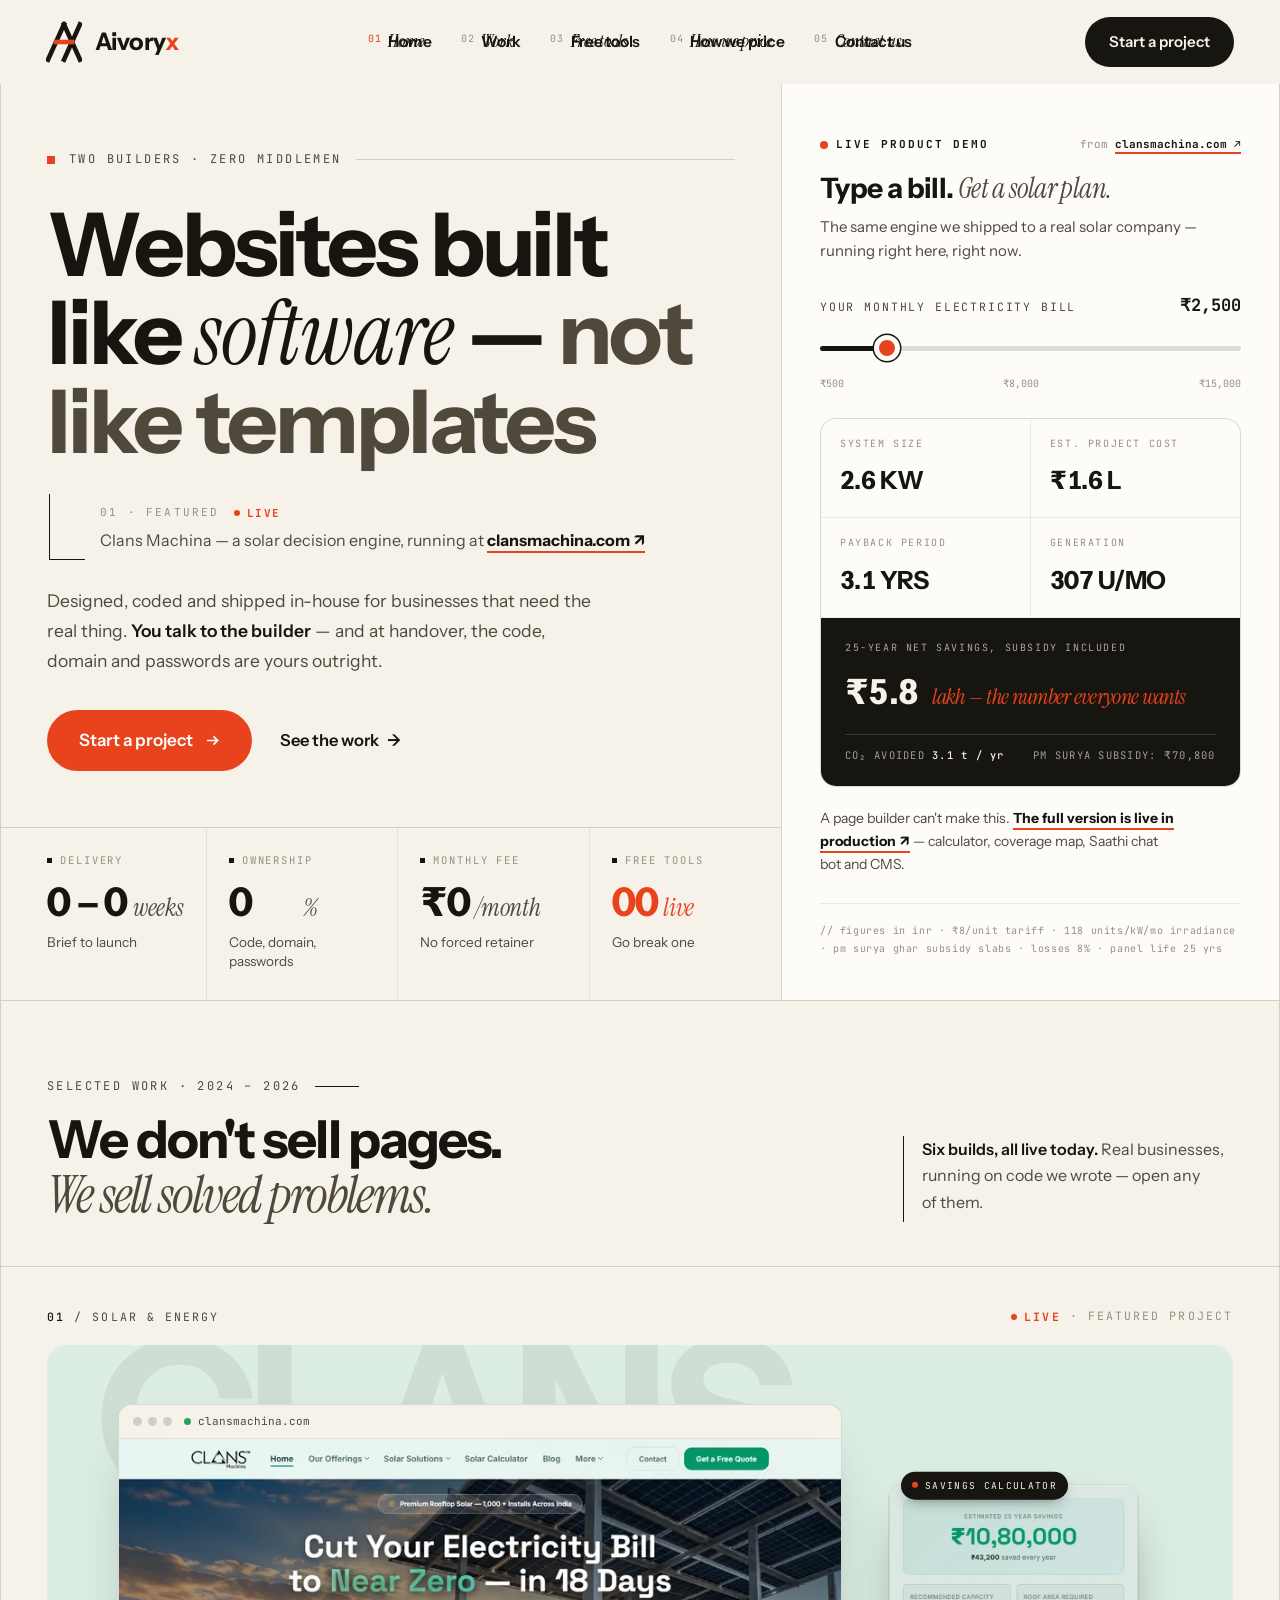
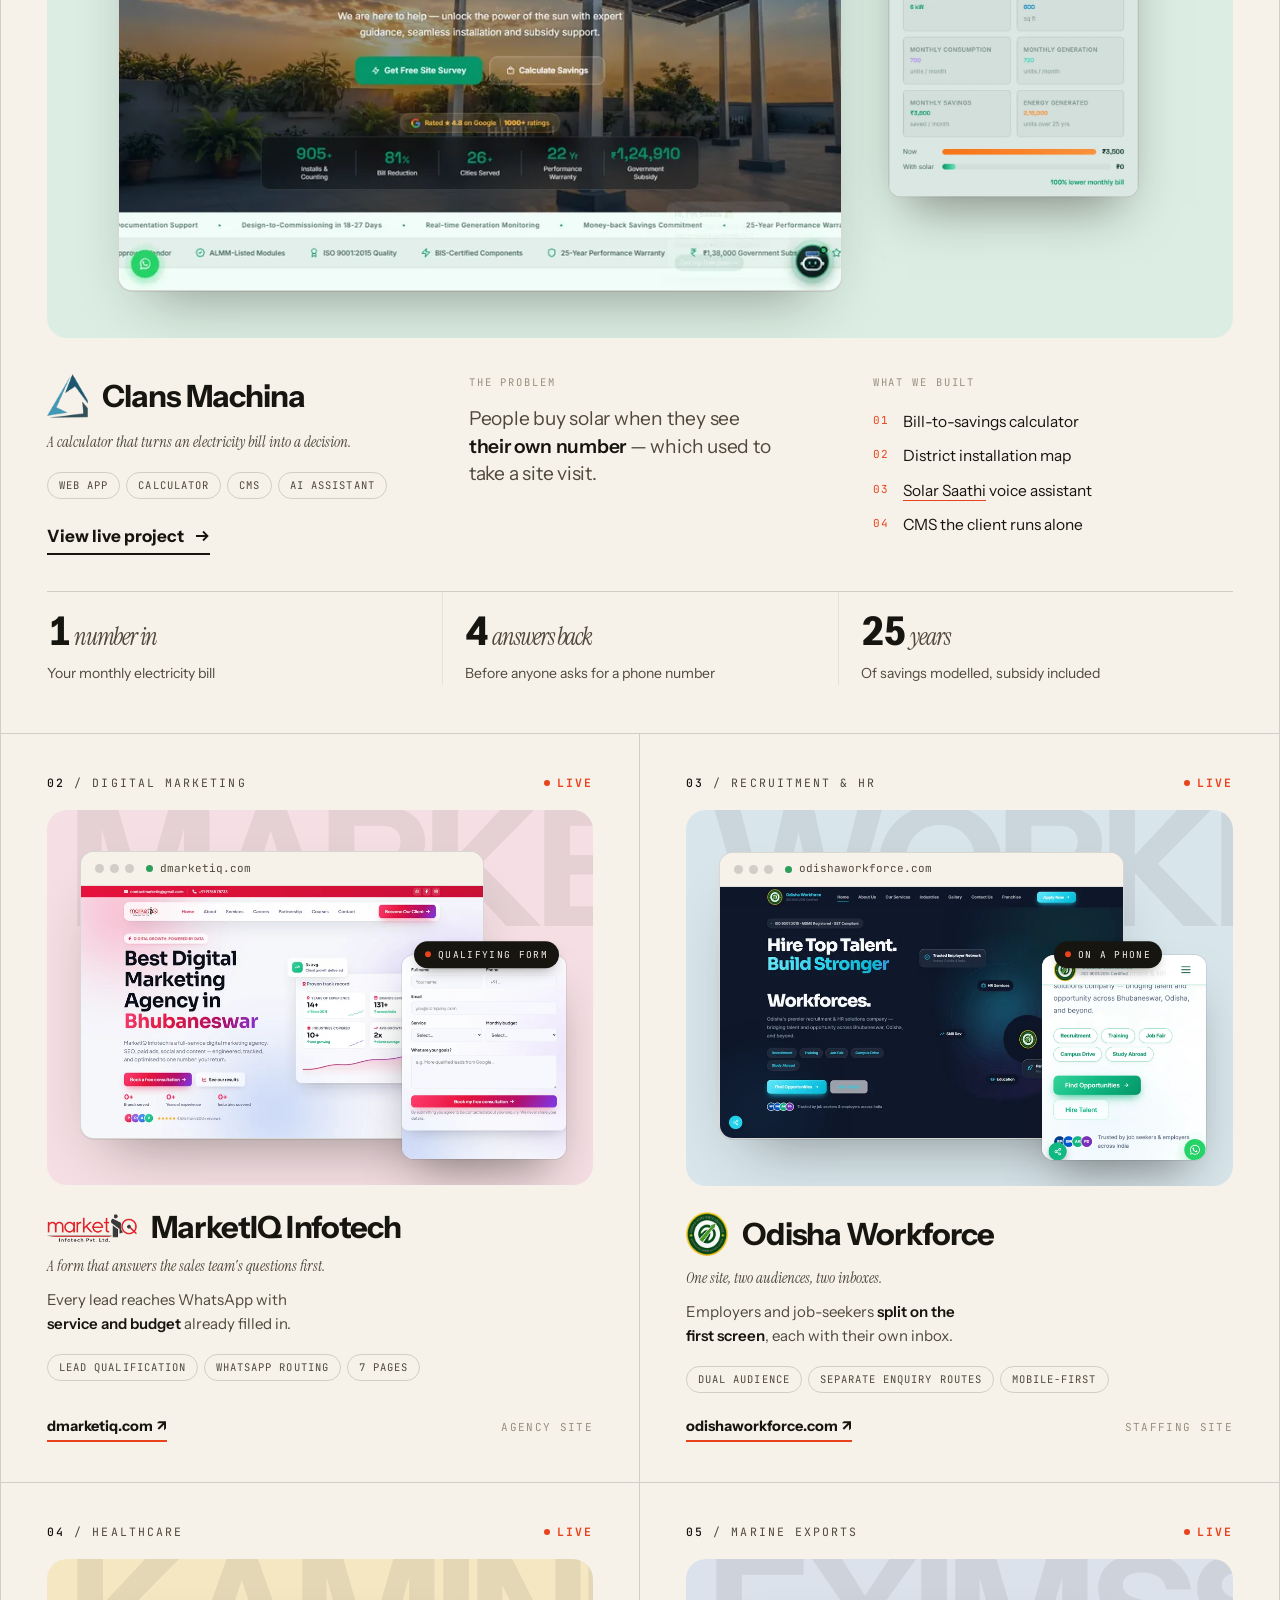
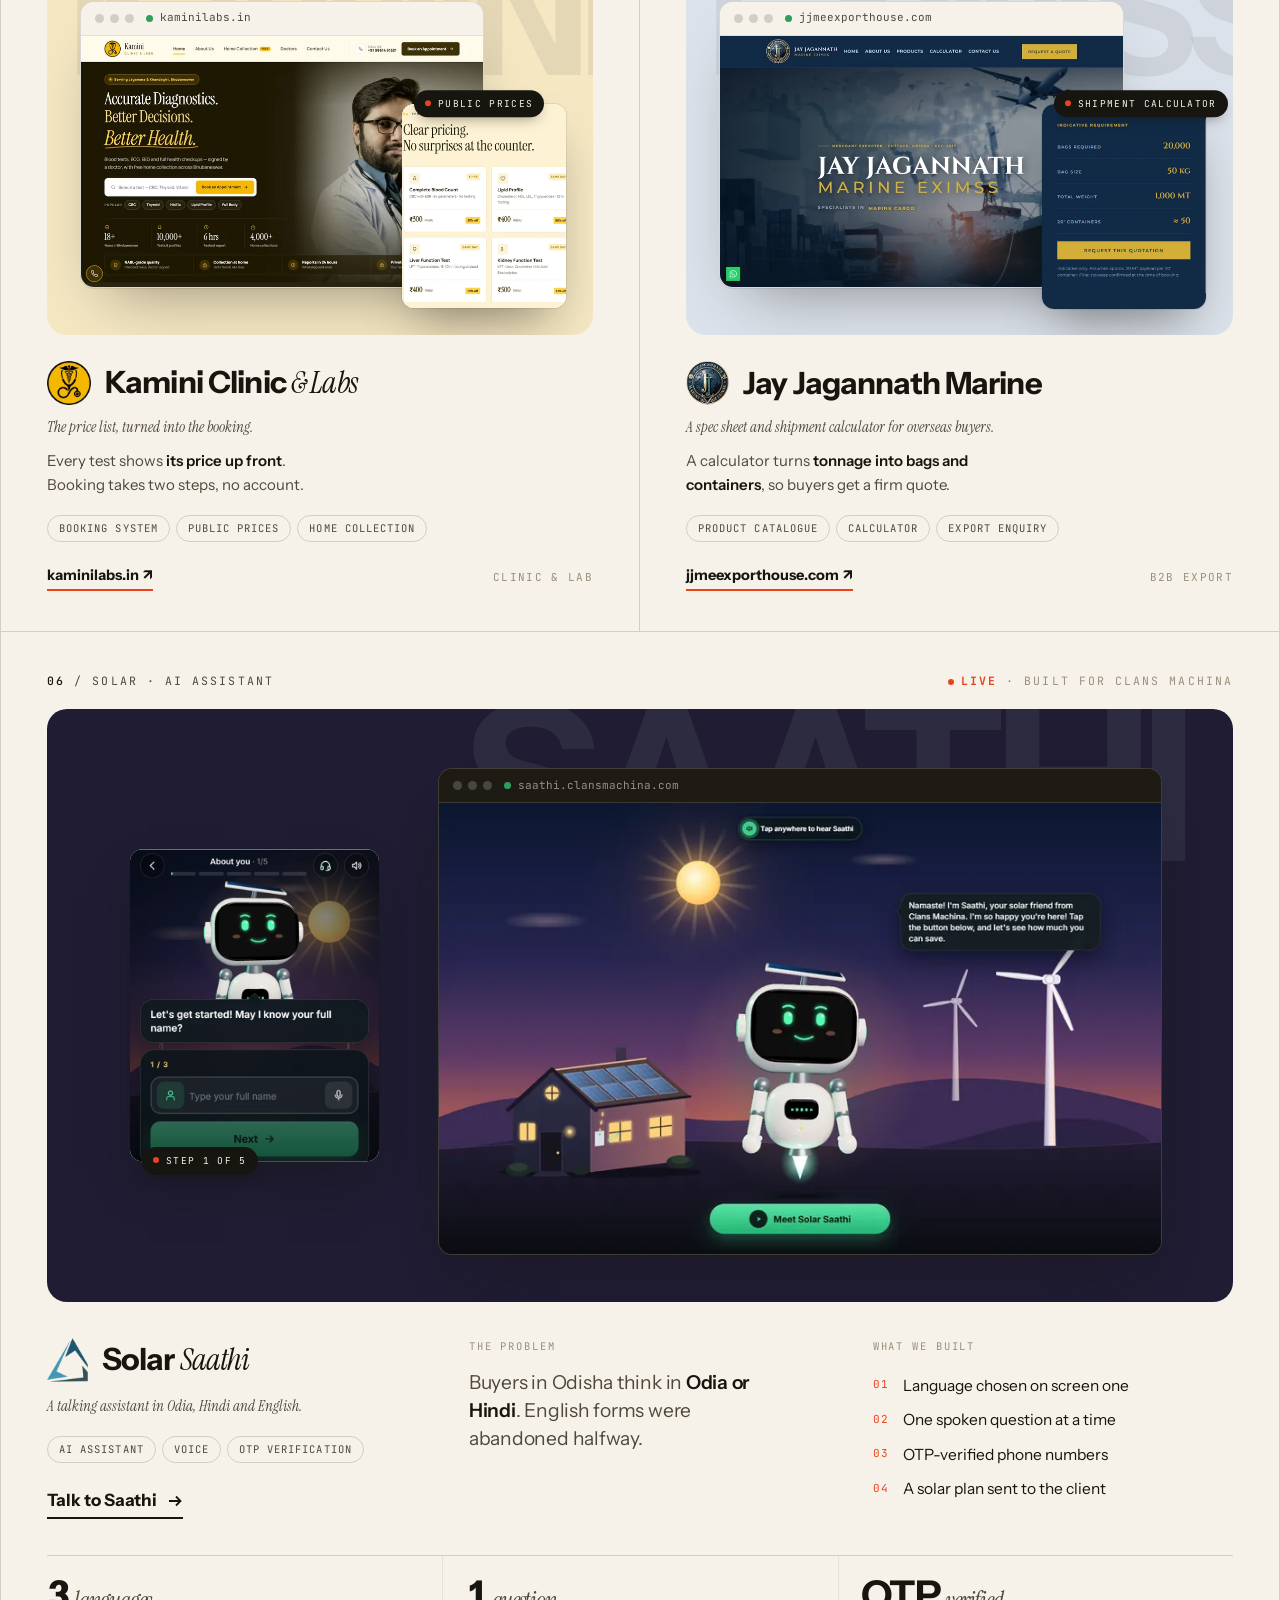
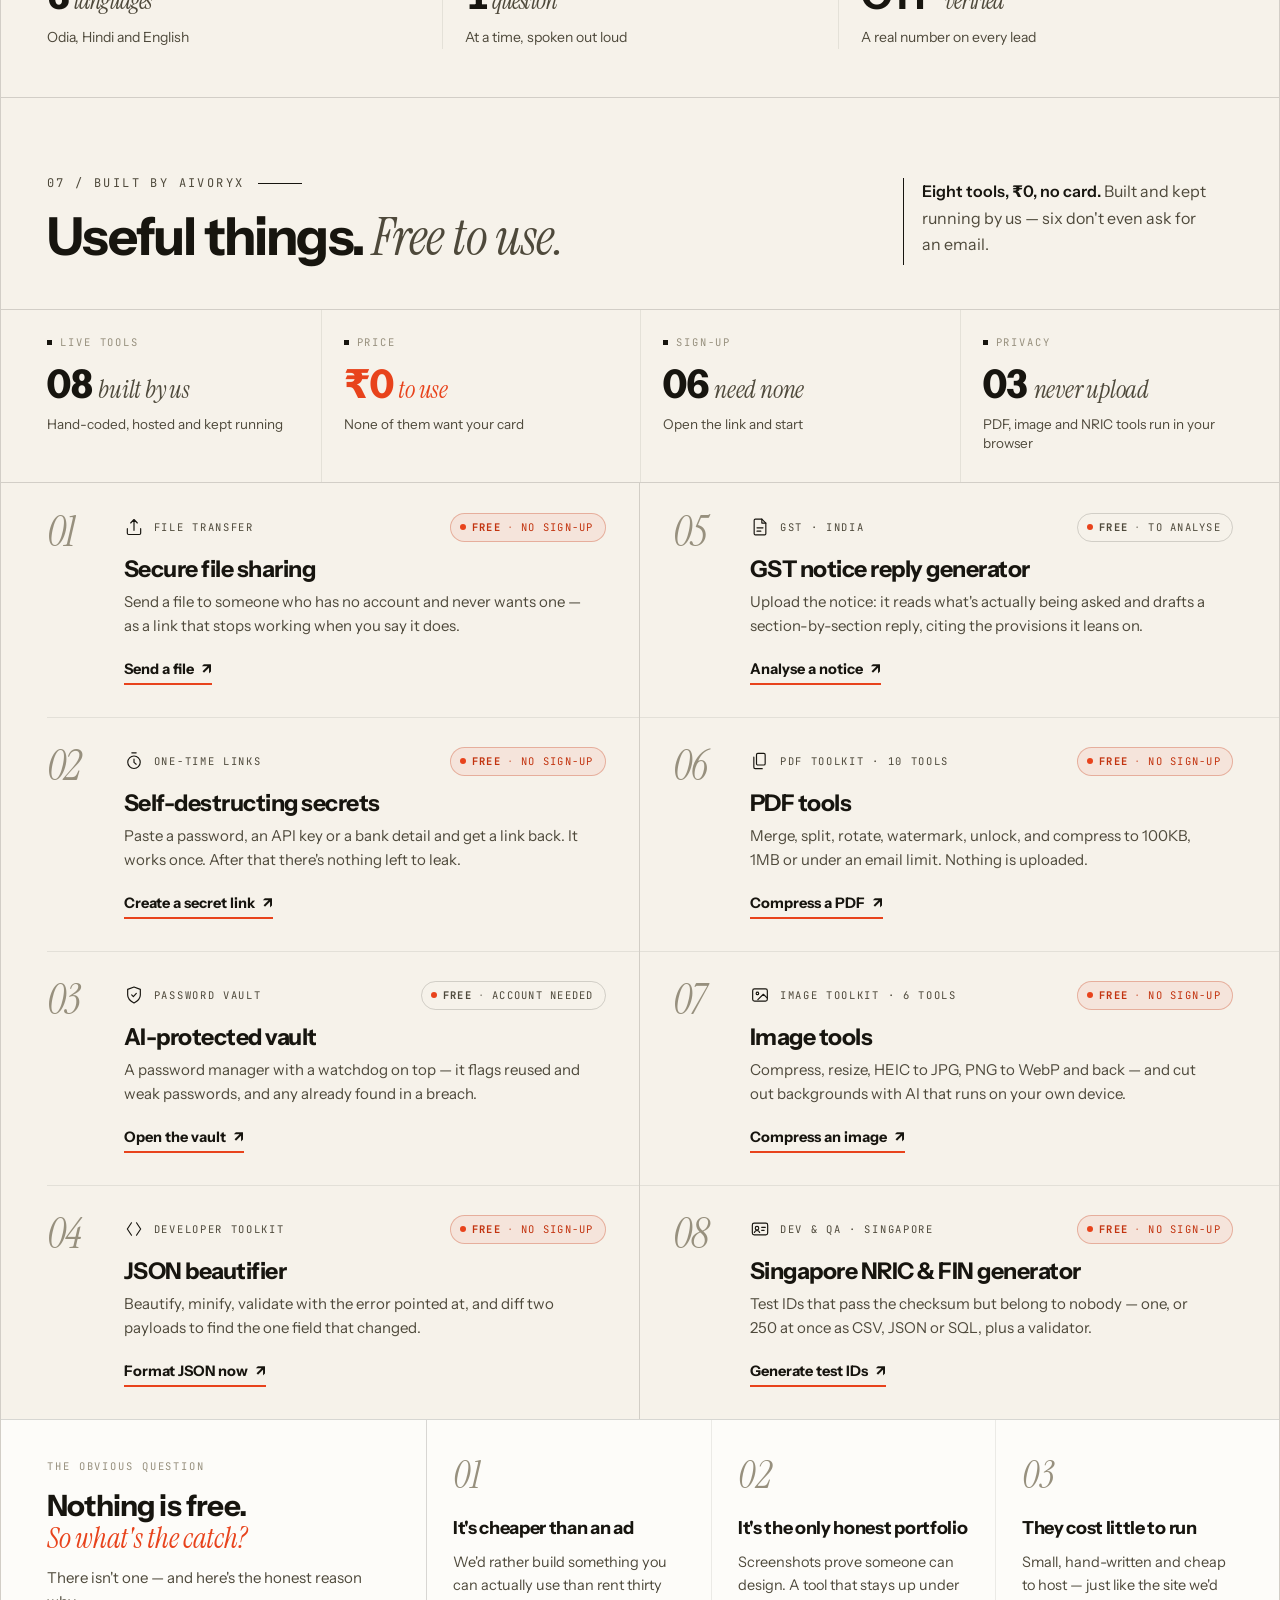
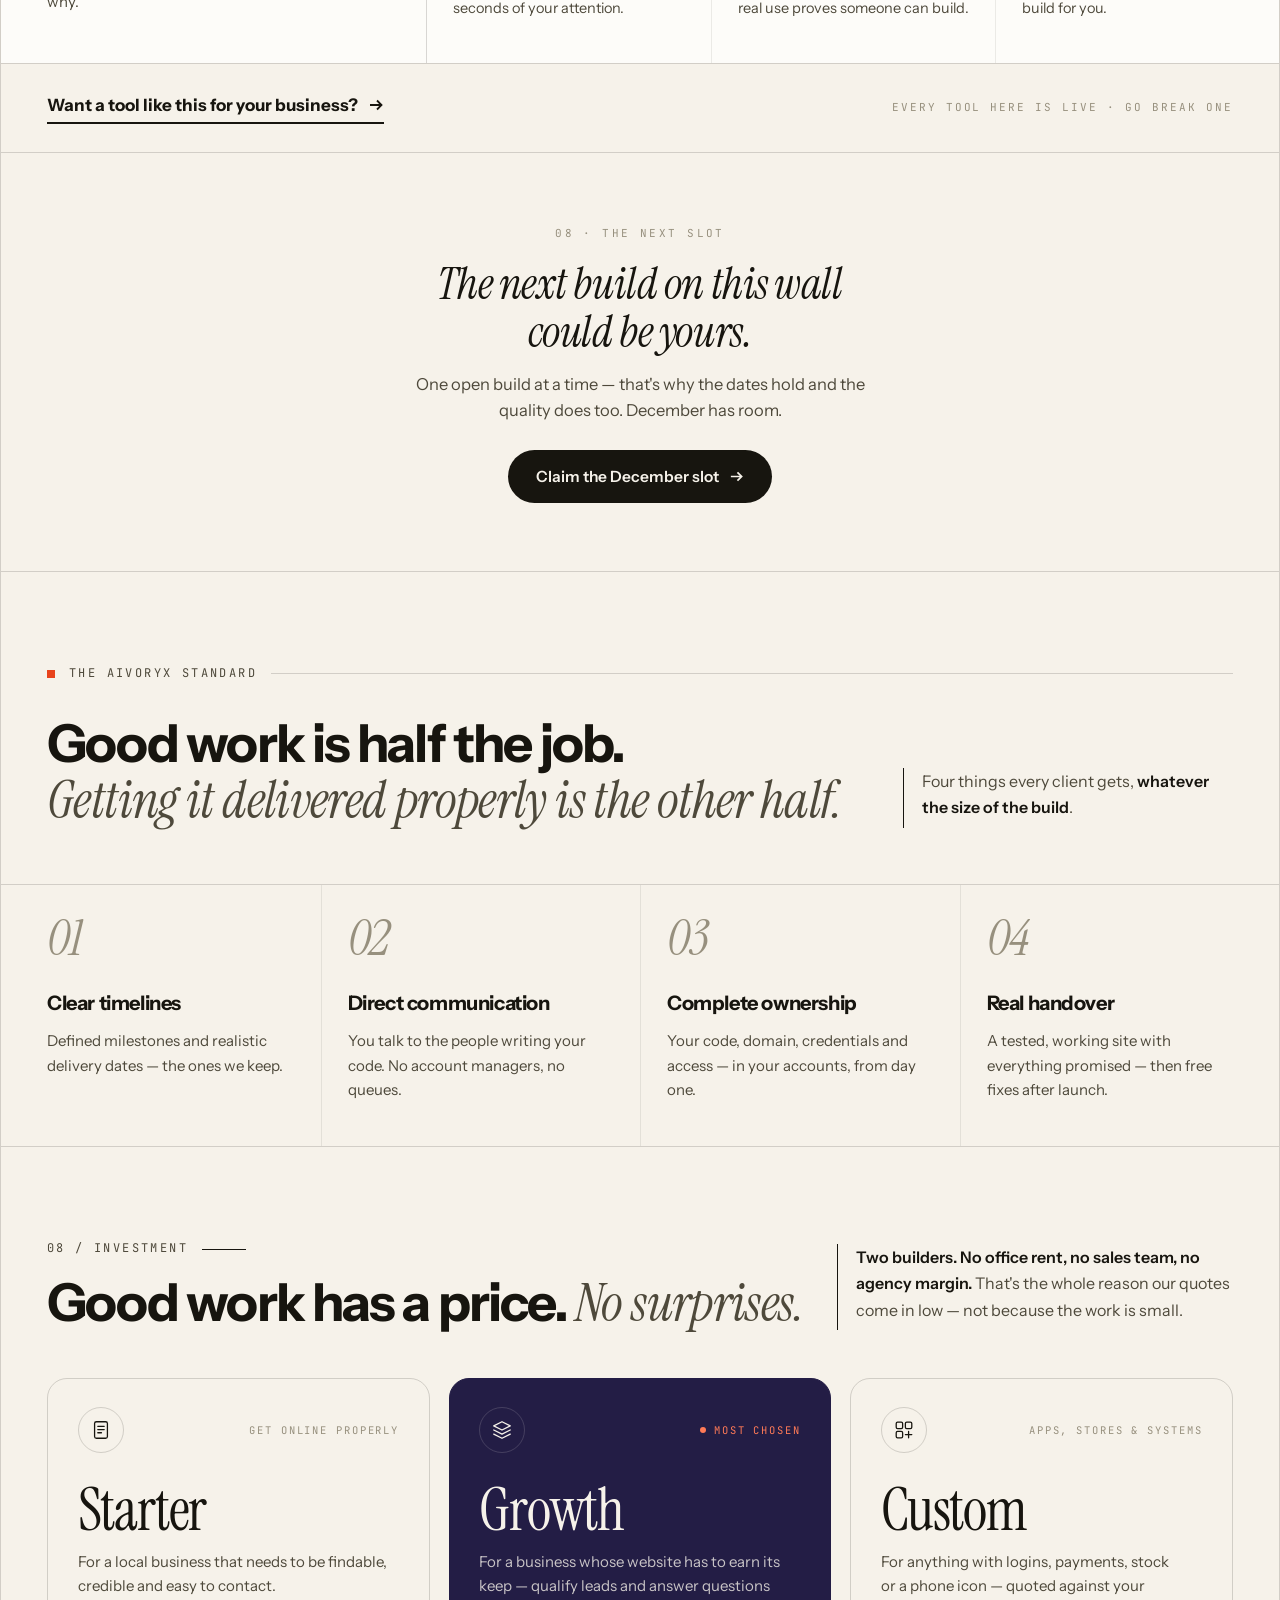
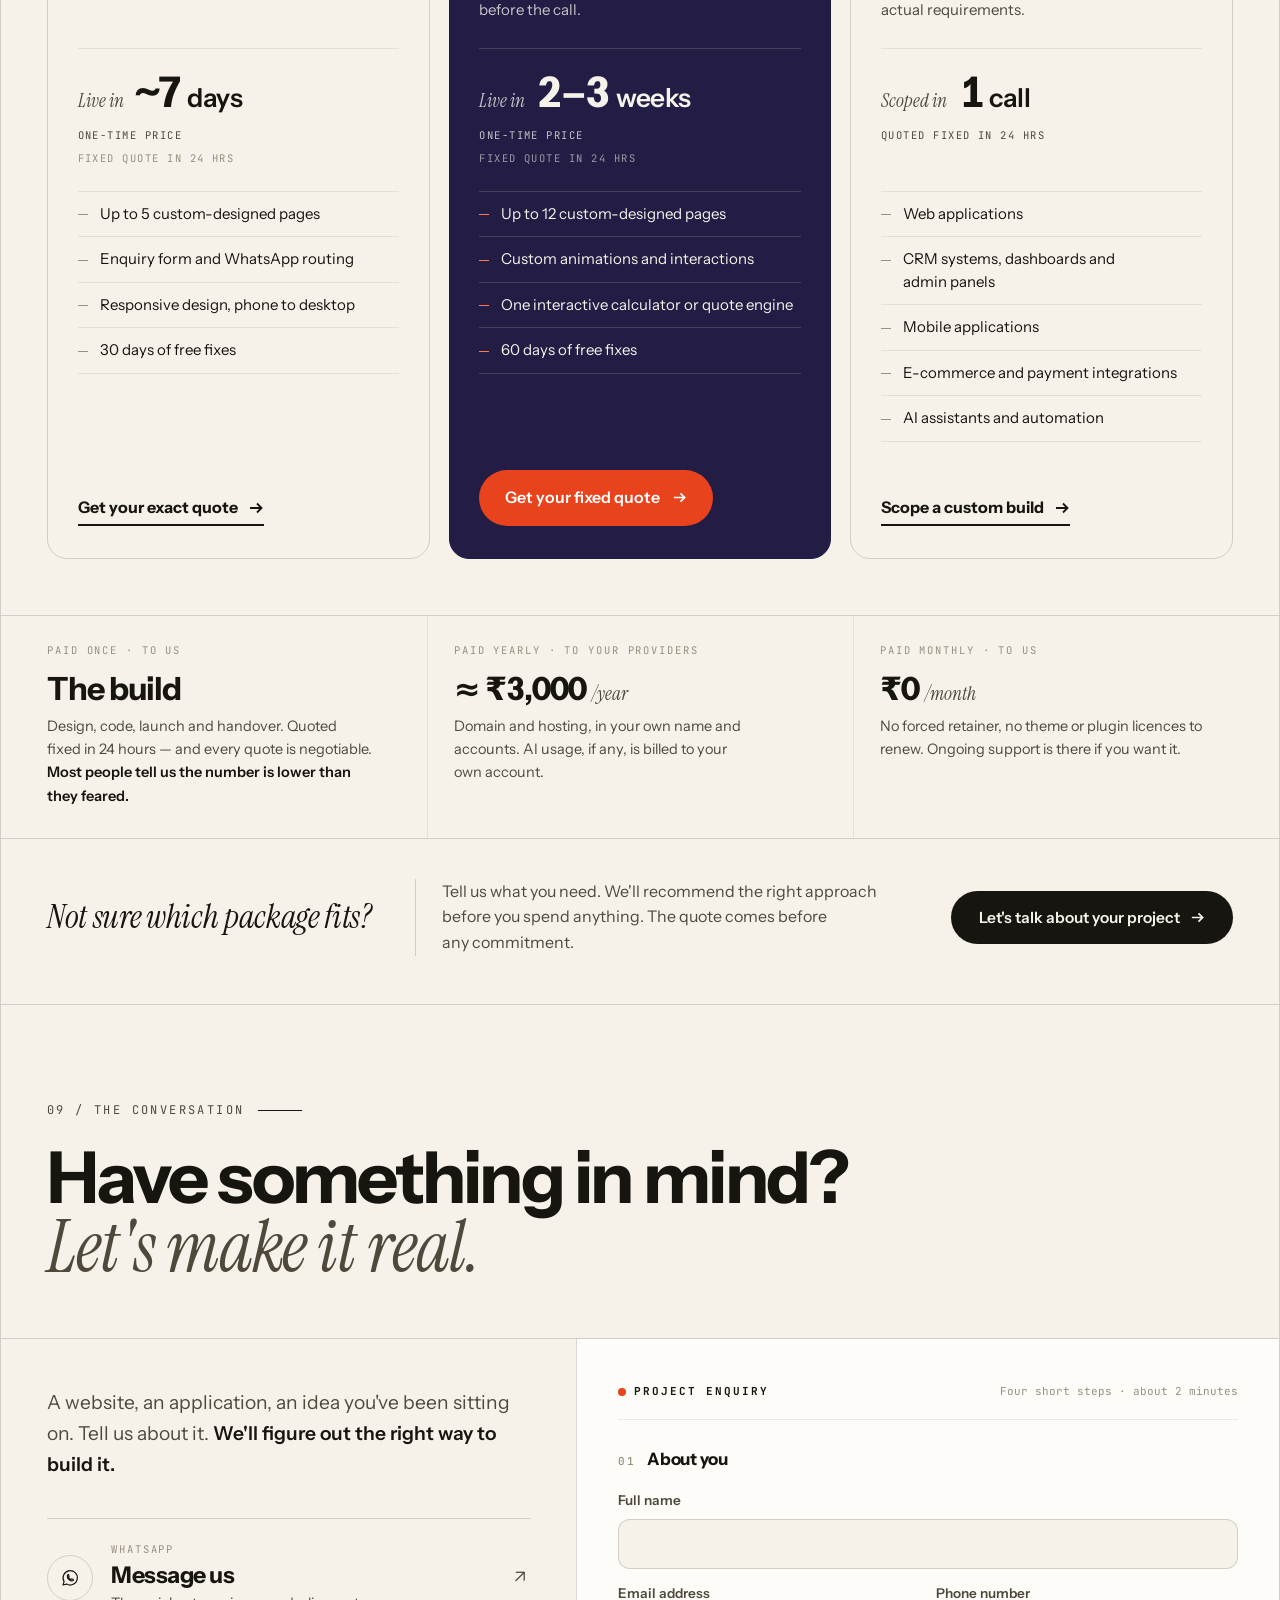
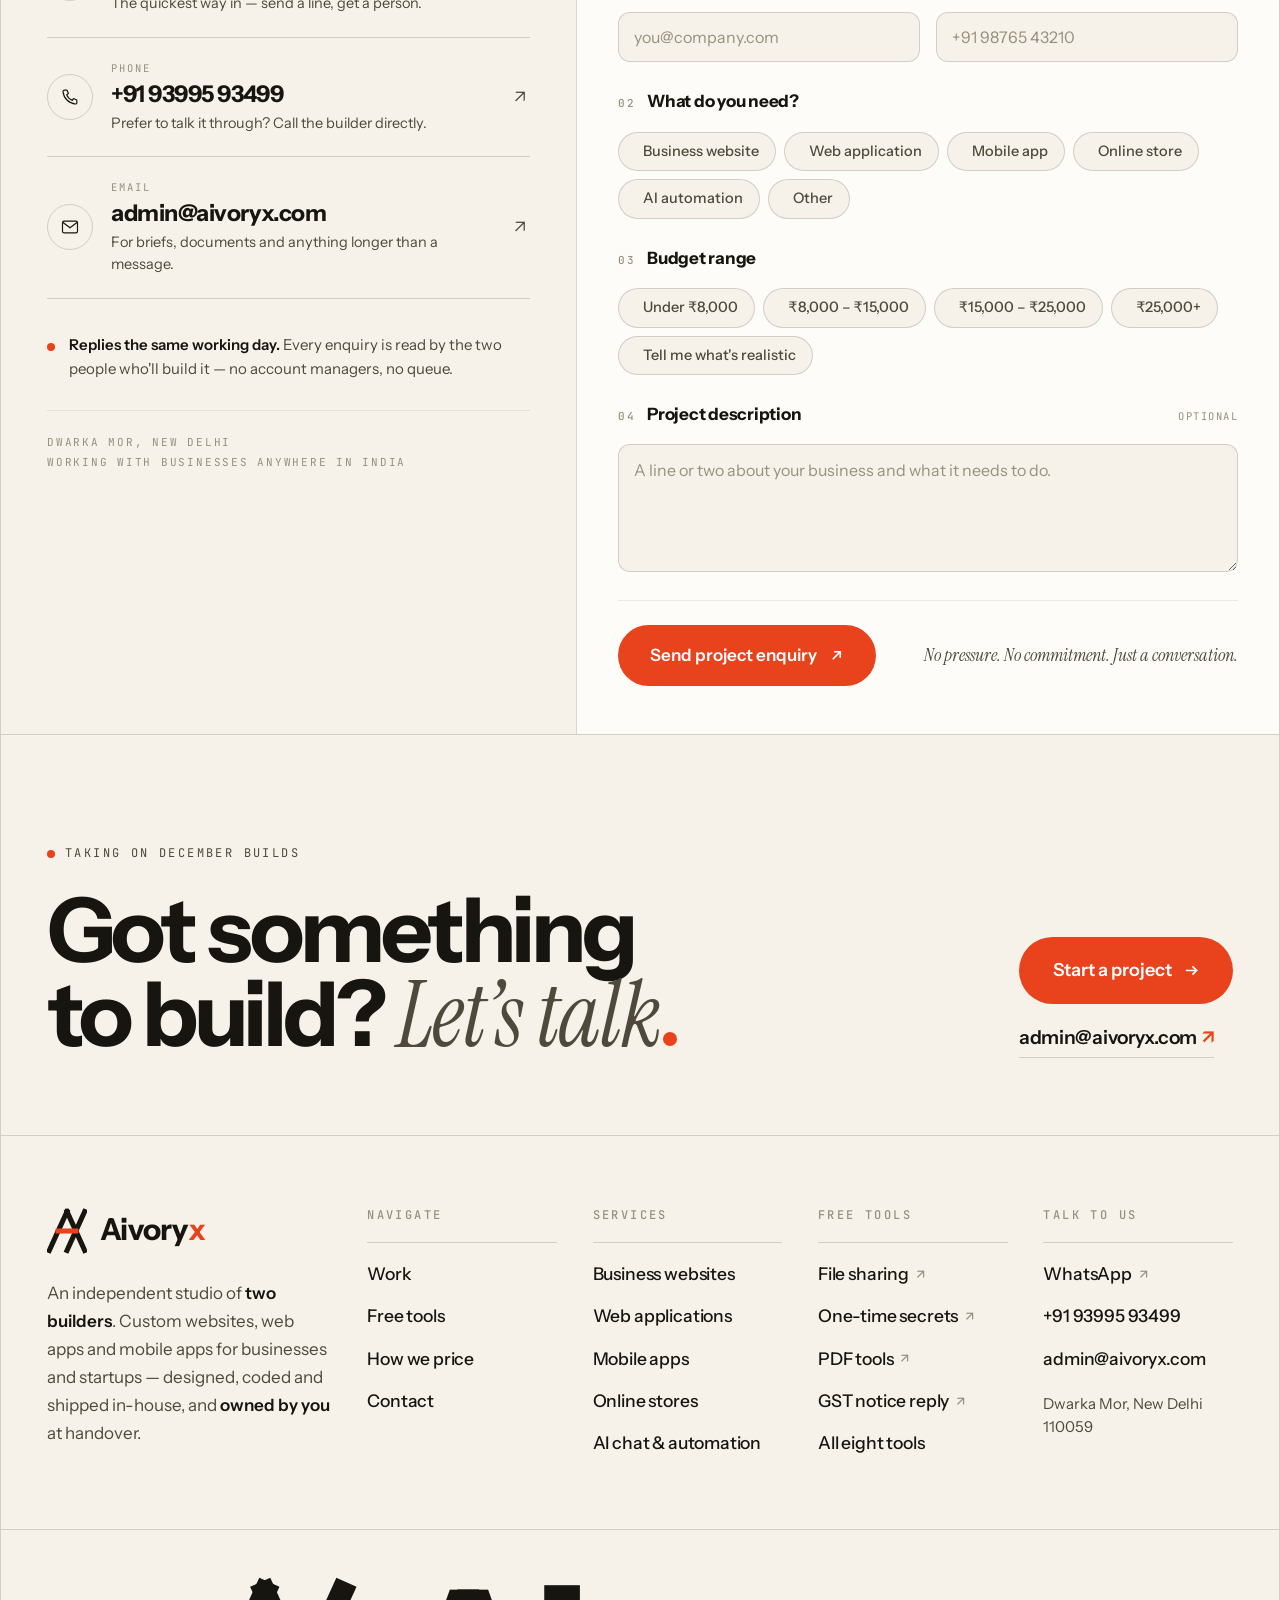
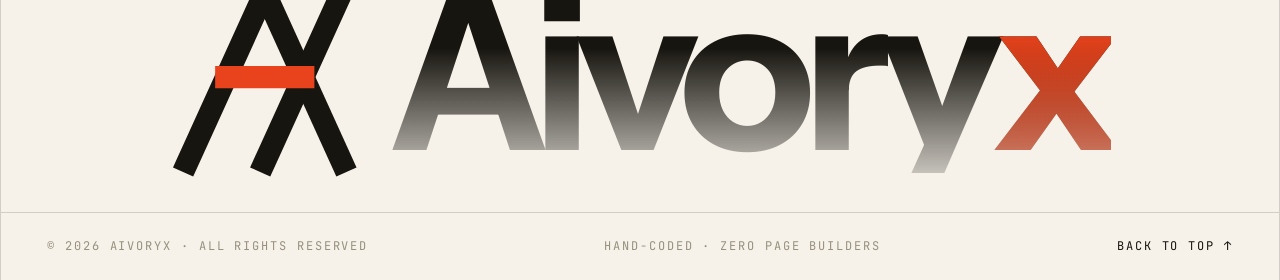
==== commit 358c2e2f: "Homepage: delivery-time pricing cards, menu links to the Work page - Pricing cards lead with deliver" ====
--- a/index.html
+++ b/index.html
@@ -67,9 +67,9 @@
     <!-- five numbered links; hover / current roll the label into serif italic. nav.js sets aria-current -->
     <div class="menu">
       <a href="#top" data-spy="top"><i aria-hidden="true">01</i><span class="lbl"><b>Home</b><em aria-hidden="true">Home</em></span></a>
-      <a href="#work" data-spy="work"><i aria-hidden="true">02</i><span class="lbl"><b>Work</b><em aria-hidden="true">Work</em></span></a>
+      <a href="work.html" data-spy="work"><i aria-hidden="true">02</i><span class="lbl"><b>Work</b><em aria-hidden="true">Work</em></span></a>
       <a href="#tools" data-spy="tools"><i aria-hidden="true">03</i><span class="lbl"><b>Free tools</b><em aria-hidden="true">Free tools</em></span></a>
-      <a href="#pricing" data-spy="pricing"><i aria-hidden="true">04</i><span class="lbl"><b>Pricing</b><em aria-hidden="true">Pricing</em></span></a>
+      <a href="#pricing" data-spy="pricing"><i aria-hidden="true">04</i><span class="lbl"><b>How we price</b><em aria-hidden="true">How we price</em></span></a>
       <a href="#contact" data-spy="contact"><i aria-hidden="true">05</i><span class="lbl"><b>Contact us</b><em aria-hidden="true">Contact us</em></span></a>
     </div>
     <div class="nav-right">
@@ -80,9 +80,9 @@
 </nav>
 <div class="sheet" id="sheet">
   <a class="big" href="#top">Home <span>01</span></a>
-  <a class="big" href="#work">Work <span>02</span></a>
+  <a class="big" href="work.html">Work <span>02</span></a>
   <a class="big" href="#tools">Free tools <span>03</span></a>
-  <a class="big" href="#pricing">Pricing <span>04</span></a>
+  <a class="big" href="#pricing">How we price <span>04</span></a>
   <a class="big" href="#contact">Contact us <span>05</span></a>
   <a class="btn" href="mailto:admin@aivoryx.com?subject=New%20project">Start a project
     <svg width="15" height="15" viewBox="0 0 16 16" fill="none" aria-hidden="true"><path d="M2 8h11M9 3.5 13.5 8 9 12.5" stroke="currentColor" stroke-width="1.8"/></svg>
@@ -487,15 +487,15 @@
   </section>
 
   <!-- ============ 08 · INVESTMENT ============
-       Prices are the confirmed figures from the current site (₹7,999 / ₹14,999 /
-       from ₹24,999). -->
+       No package prices on the page: each card leads with delivery time, and
+       every CTA promises a fixed quote within 24 hours. -->
   <section class="price" id="pricing" aria-labelledby="price-h">
     <div class="sec-head reveal">
       <div>
         <div class="lab">08 / Investment</div>
         <h2 id="price-h">Good work has a price. <em>No surprises.</em></h2>
       </div>
-      <p class="note"><b>Fixed prices, agreed up front.</b> Here is where most projects begin — tell us what you're building and we'll scope it right.</p>
+      <p class="note"><b>Two builders. No office rent, no sales team, no agency margin.</b> That's the whole reason our quotes come in low — not because the work is small.</p>
     </div>
 
     <div class="plans reveal">
@@ -507,8 +507,8 @@
         <h3 class="plan-name" id="plan-starter">Starter</h3>
         <p class="plan-who">For a local business that needs to be findable, credible and easy to contact.</p>
         <div class="plan-price">
-          <div class="plan-amt"><span class="cur">₹</span>7,999</div>
-          <div class="plan-terms"><span>One-time project pricing</span><span>About 7 days</span></div>
+          <div class="plan-amt"><span class="lead">Live in</span><span class="v">~7<span class="u">days</span></span></div>
+          <div class="plan-terms"><span>One-time price</span><span>Fixed quote in 24 hrs</span></div>
         </div>
         <ul class="plan-list">
           <li>Up to 5 custom-designed pages</li>
@@ -516,7 +516,7 @@
           <li>Responsive design, phone to desktop</li>
           <li>30 days of free fixes</li>
         </ul>
-        <a class="plan-cta biglink" href="#contact" data-plan="starter">Enquire about Starter <svg width="16" height="16" viewBox="0 0 16 16" fill="none" aria-hidden="true"><path d="M2 8h11M9 3.5 13.5 8 9 12.5" stroke="currentColor" stroke-width="1.8"/></svg></a>
+        <a class="plan-cta biglink" href="#contact" data-plan="starter">Get your exact quote <svg width="16" height="16" viewBox="0 0 16 16" fill="none" aria-hidden="true"><path d="M2 8h11M9 3.5 13.5 8 9 12.5" stroke="currentColor" stroke-width="1.8"/></svg></a>
       </article>
 
       <article class="plan feat" aria-labelledby="plan-growth" style="--d:.1s">
@@ -527,8 +527,8 @@
         <h3 class="plan-name" id="plan-growth">Growth</h3>
         <p class="plan-who">For a business whose website has to earn its keep — qualify leads and answer questions before the call.</p>
         <div class="plan-price">
-          <div class="plan-amt"><span class="cur">₹</span>14,999</div>
-          <div class="plan-terms"><span>One-time project pricing</span><span>About 2–3 weeks</span></div>
+          <div class="plan-amt"><span class="lead">Live in</span><span class="v">2–3<span class="u">weeks</span></span></div>
+          <div class="plan-terms"><span>One-time price</span><span>Fixed quote in 24 hrs</span></div>
         </div>
         <ul class="plan-list">
           <li>Up to 12 custom-designed pages</li>
@@ -536,7 +536,7 @@
           <li>One interactive calculator or quote engine</li>
           <li>60 days of free fixes</li>
         </ul>
-        <a class="plan-cta btn" href="#contact" data-plan="growth">Start with Growth <svg width="15" height="15" viewBox="0 0 16 16" fill="none" aria-hidden="true"><path d="M2 8h11M9 3.5 13.5 8 9 12.5" stroke="currentColor" stroke-width="1.8"/></svg></a>
+        <a class="plan-cta btn" href="#contact" data-plan="growth">Get your fixed quote <svg width="15" height="15" viewBox="0 0 16 16" fill="none" aria-hidden="true"><path d="M2 8h11M9 3.5 13.5 8 9 12.5" stroke="currentColor" stroke-width="1.8"/></svg></a>
       </article>
 
       <article class="plan" aria-labelledby="plan-custom" style="--d:.2s">
@@ -547,8 +547,8 @@
         <h3 class="plan-name" id="plan-custom">Custom</h3>
         <p class="plan-who">For anything with logins, payments, stock or a phone icon — quoted against your actual requirements.</p>
         <div class="plan-price">
-          <div class="plan-amt"><span class="from">from</span><span class="cur">₹</span>24,999</div>
-          <div class="plan-terms"><span>Individually scoped quotation</span></div>
+          <div class="plan-amt"><span class="lead">Scoped in</span><span class="v">1<span class="u">call</span></span></div>
+          <div class="plan-terms"><span>Quoted fixed in 24 hrs</span></div>
         </div>
         <ul class="plan-list">
           <li>Web applications</li>
@@ -561,12 +561,12 @@
       </article>
     </div>
 
-    <!-- what's paid once, kept apart from what recurs (figures from the current site) -->
+    <!-- what's paid once, kept apart from what recurs -->
     <div class="costs reveal" role="list" aria-label="What you pay, and to whom">
       <div class="cost" role="listitem">
         <div class="cost-k">Paid once · to us</div>
         <div class="cost-v">The build</div>
-        <p>Design, code, launch and handover — at the package price above. <b>Every price here is negotiable.</b></p>
+        <p>Design, code, launch and handover. Quoted fixed in 24 hours — and every quote is negotiable. <b>Most people tell us the number is lower than they feared.</b></p>
       </div>
       <div class="cost" role="listitem">
         <div class="cost-k">Paid yearly · to your providers</div>
@@ -582,7 +582,7 @@
 
     <div class="fit reveal">
       <p class="fit-q">Not sure which package fits?</p>
-      <p class="fit-a">Tell us what you need. We'll recommend the right approach before you spend anything.</p>
+      <p class="fit-a">Tell us what you need. We'll recommend the right approach before you spend anything. The quote comes before any commitment.</p>
       <a class="btn-ink" href="#contact">Let's talk about your project <svg width="15" height="15" viewBox="0 0 16 16" fill="none" aria-hidden="true"><path d="M2 8h11M9 3.5 13.5 8 9 12.5" stroke="currentColor" stroke-width="1.8"/></svg></a>
     </div>
   </section>
@@ -759,9 +759,9 @@
     <nav class="foot-col" aria-labelledby="fc-nav">
       <h3 id="fc-nav">Navigate</h3>
       <ul>
-        <li><a href="#work">Work</a></li>
+        <li><a href="work.html">Work</a></li>
         <li><a href="#tools">Free tools</a></li>
-        <li><a href="#pricing">Pricing</a></li>
+        <li><a href="#pricing">How we price</a></li>
         <li><a href="#contact">Contact</a></li>
       </ul>
     </nav>
--- a/assets/css/close.css
+++ b/assets/css/close.css
@@ -12,6 +12,7 @@
 .sec-head h2 em{font-family:var(--serif);font-style:italic;font-weight:400;letter-spacing:-.012em;color:var(--walnut)}
 .sec-head .note{font-size:16px;line-height:1.65;color:var(--walnut);max-width:30ch;border-left:1px solid var(--ink);padding:0 0 .45em 18px;text-wrap:pretty;justify-self:end}
 .sec-head .note b{color:var(--ink);font-weight:600}
+.price .sec-head .note{max-width:36ch}
 
 /* ================= 08 · INVESTMENT ================= */
 .price{border-top:1px solid var(--hair)}
@@ -39,8 +40,11 @@
 
 .plan-price{margin-top:26px;padding-top:22px;border-top:1px solid var(--hair2)}
 .plan-amt{display:flex;align-items:baseline;flex-wrap:wrap;gap:0 4px;font-size:clamp(38px,calc(3.3*var(--vw)),50px);font-weight:700;letter-spacing:-.035em;line-height:1;font-variant-numeric:tabular-nums;white-space:nowrap}
-.plan-amt .from{font-family:var(--serif);font-style:italic;font-weight:400;font-size:.46em;letter-spacing:0;color:var(--walnut);margin-right:8px}
-.plan-amt .cur{font-size:.62em;font-weight:600;letter-spacing:0}
+/* the big slot carries delivery time: serif-italic lead-in, bold figure,
+   unit set smaller the way the ₹ sign used to be */
+.plan-amt .lead{font-family:var(--serif);font-style:italic;font-weight:400;font-size:.46em;letter-spacing:0;color:var(--walnut);margin-right:8px}
+.plan-amt .v{display:inline-flex;align-items:baseline;gap:.16em;white-space:nowrap}
+.plan-amt .u{font-size:.62em;font-weight:600;letter-spacing:-.02em}
 .plan-terms{display:flex;flex-direction:column;gap:6px;margin-top:14px;font-family:var(--mono);font-size:10.5px;letter-spacing:.14em;text-transform:uppercase;color:var(--walnut)}
 .plan-terms span + span{color:var(--sand)}
 
@@ -63,7 +67,7 @@
 .plan.feat:hover .plan-ico{border-color:rgba(246,242,234,.5)}
 .plan.feat .plan-k{color:var(--accent-on-dark);display:inline-flex;align-items:center;gap:8px}
 .plan.feat .plan-k::before{content:"";width:6px;height:6px;border-radius:50%;background:var(--accent-on-dark)}
-.plan.feat .plan-who,.plan.feat .plan-terms,.plan.feat .plan-amt .from{color:var(--on-plum)}
+.plan.feat .plan-who,.plan.feat .plan-terms,.plan.feat .plan-amt .lead{color:var(--on-plum)}
 .plan.feat .plan-terms span + span{color:var(--on-plum-dim)}
 .plan.feat .plan-price,.plan.feat .plan-list,.plan.feat .plan-list li{border-color:var(--on-plum-hair)}
 .plan.feat .plan-list li::before{background:var(--accent-on-dark)}
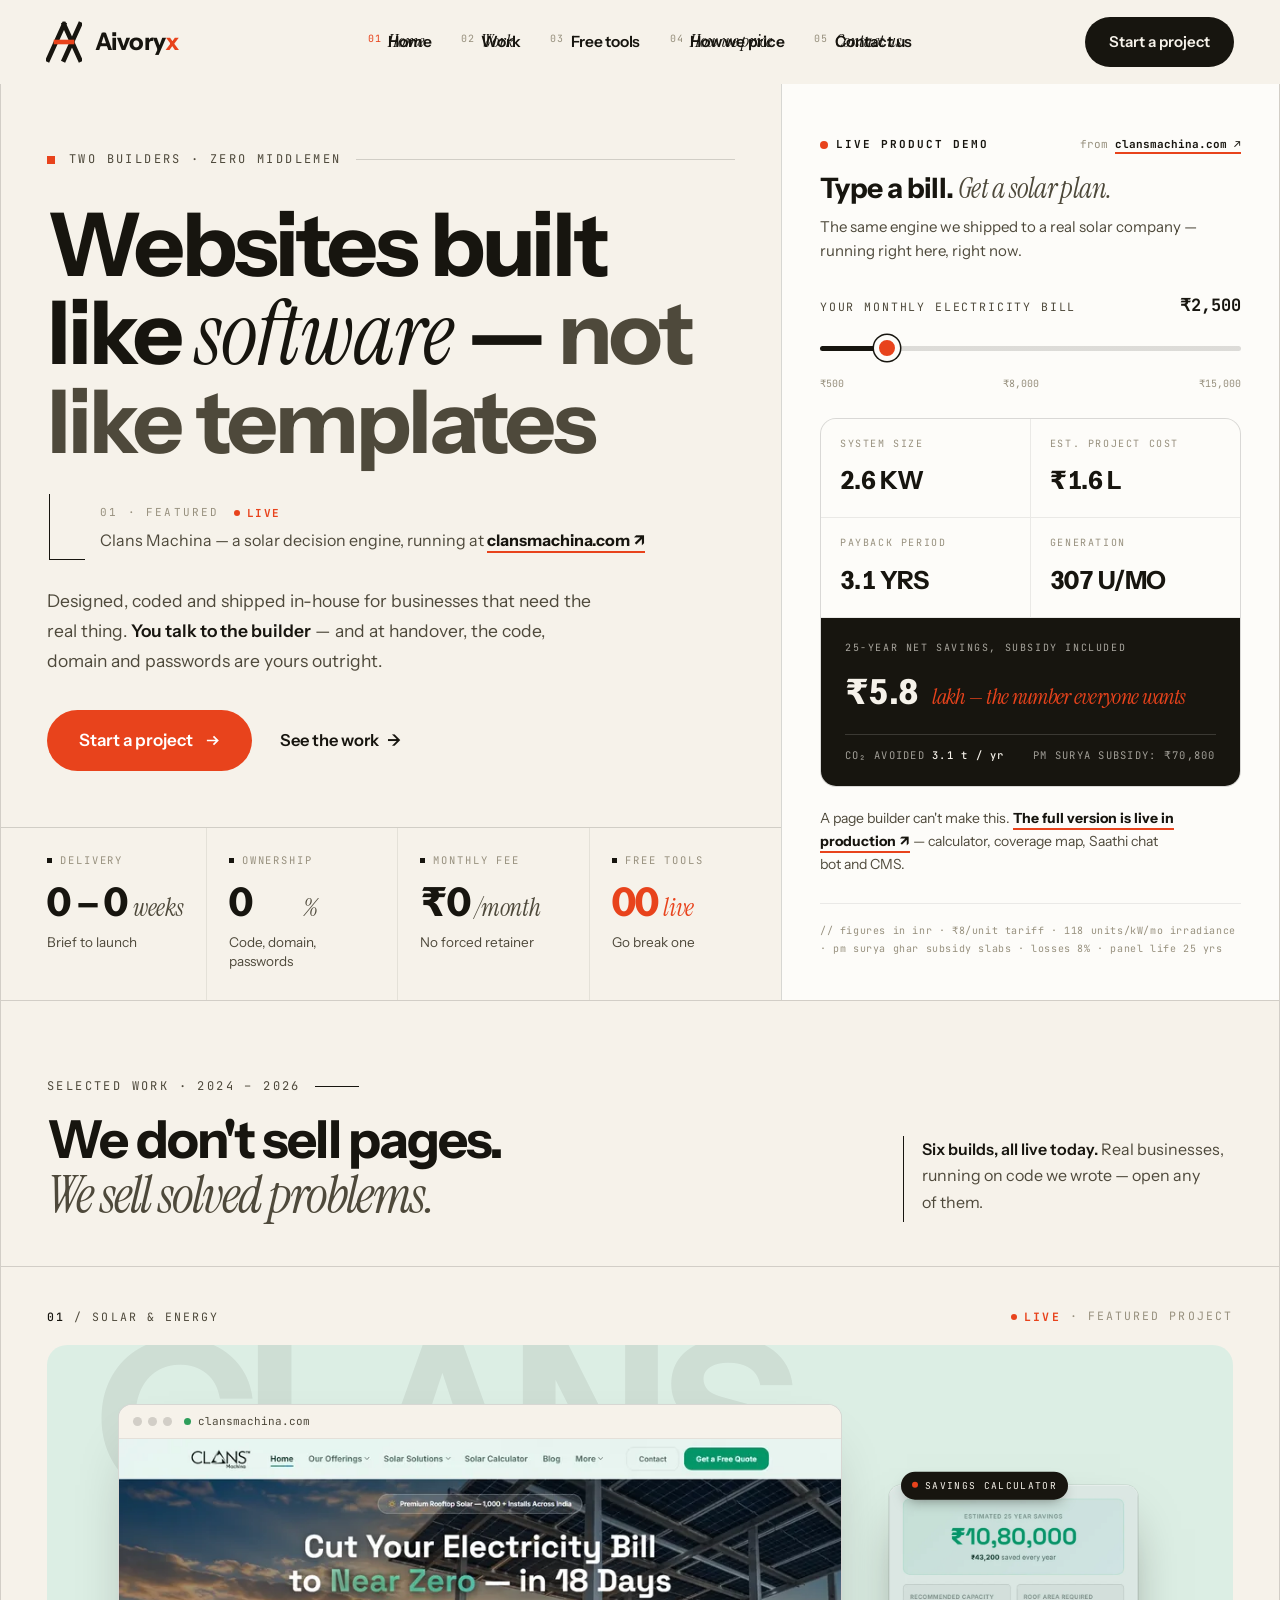
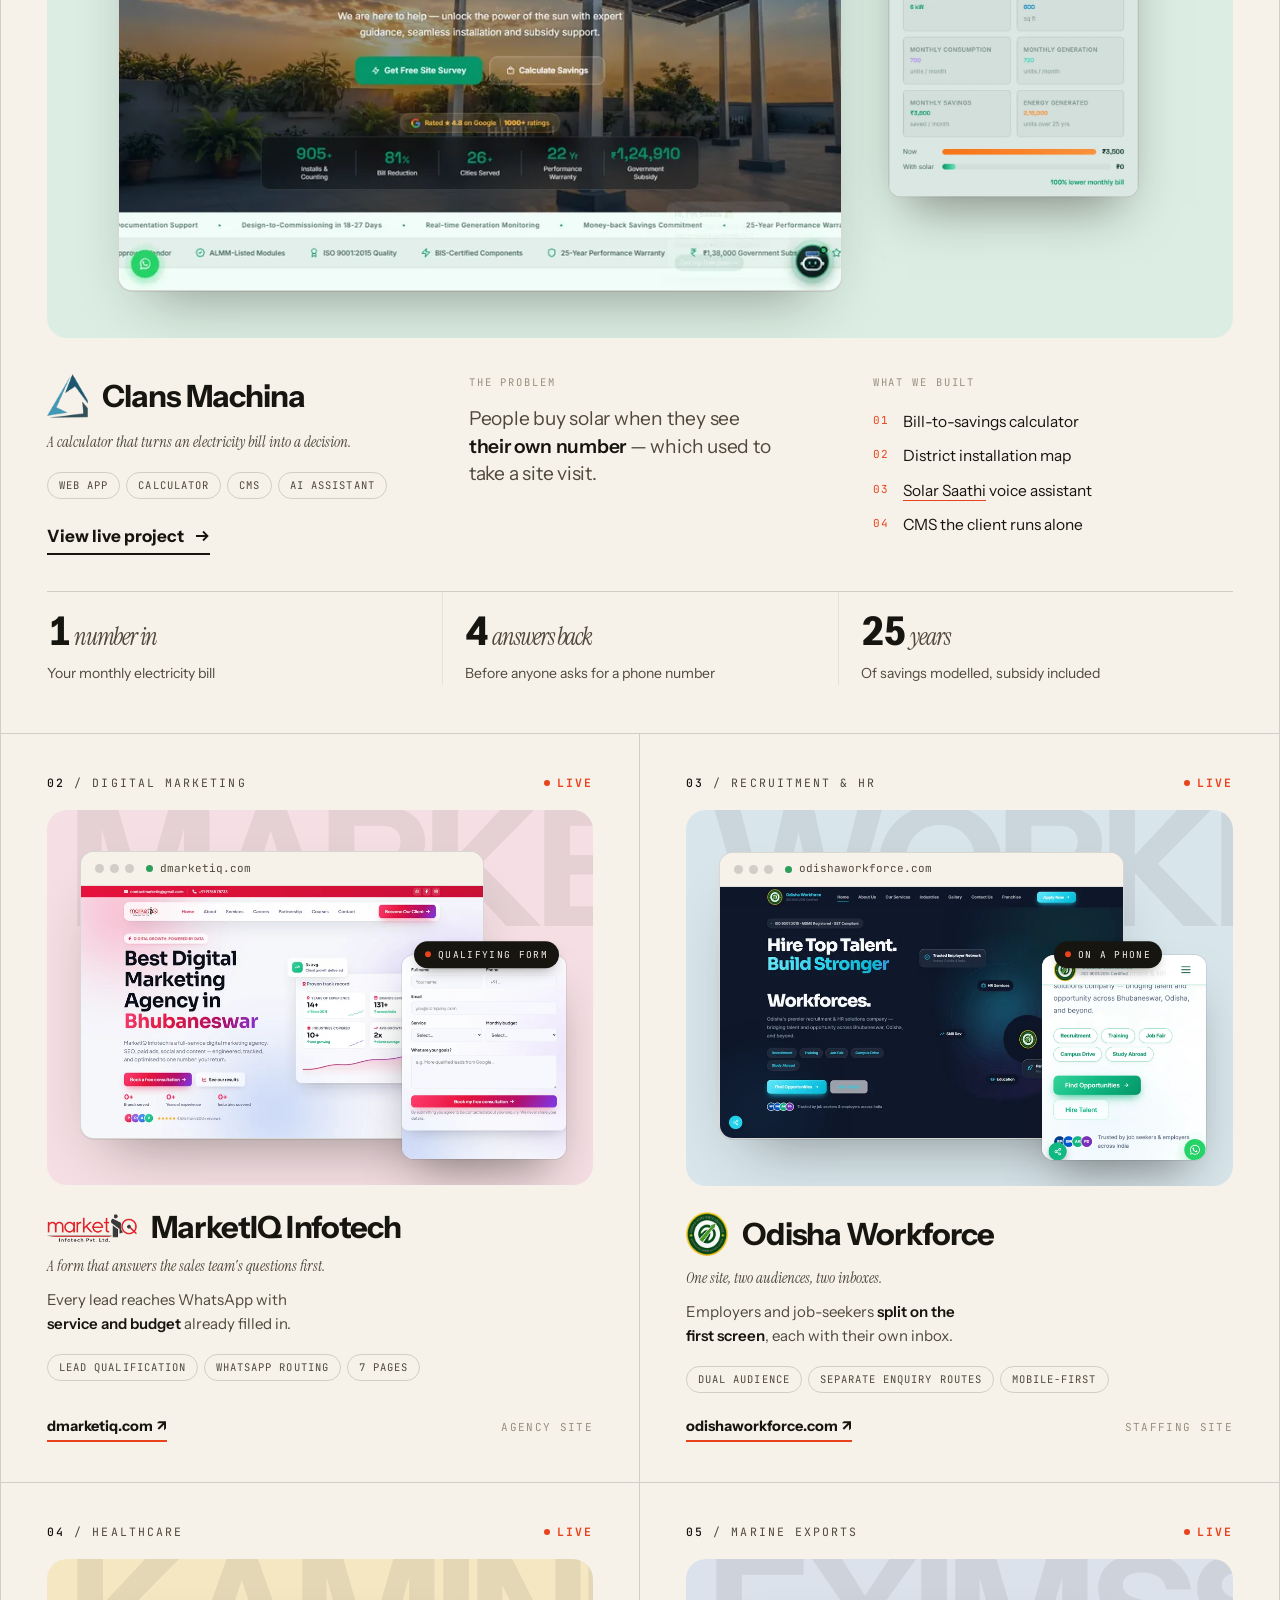
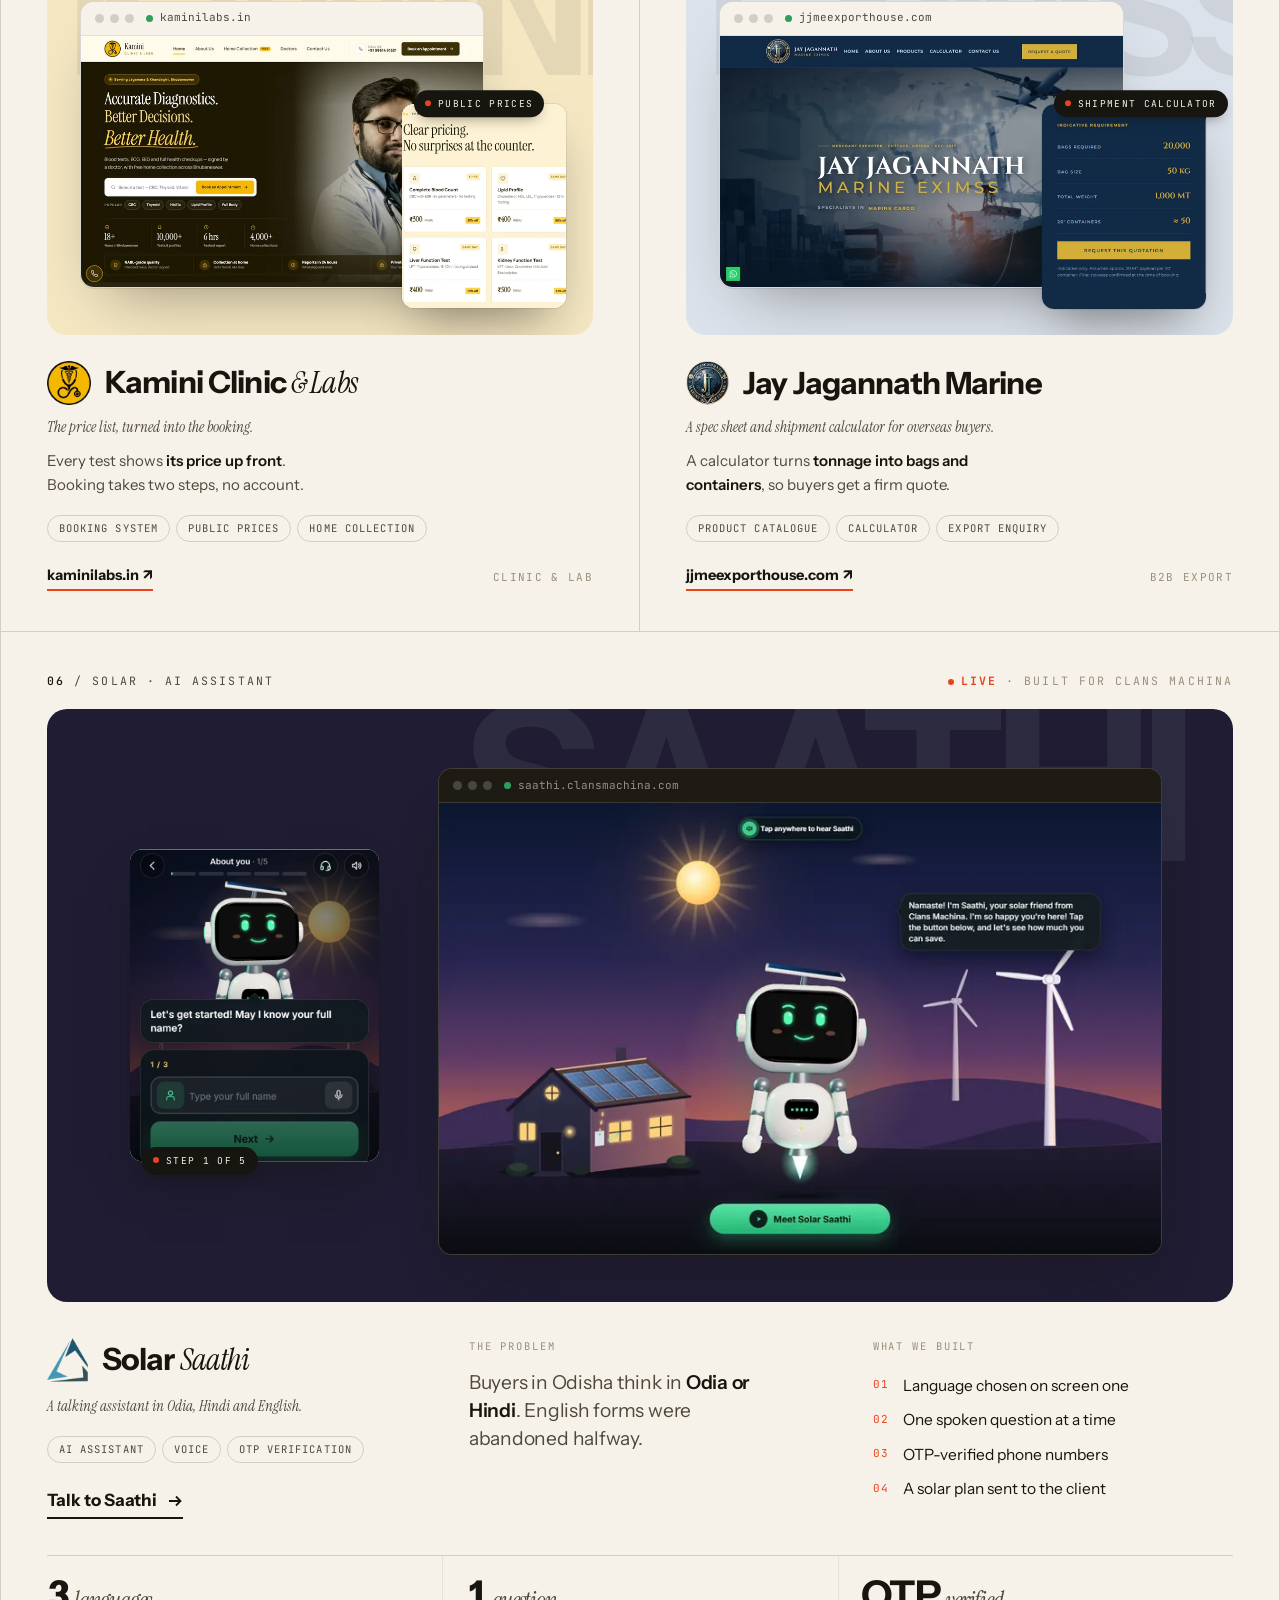
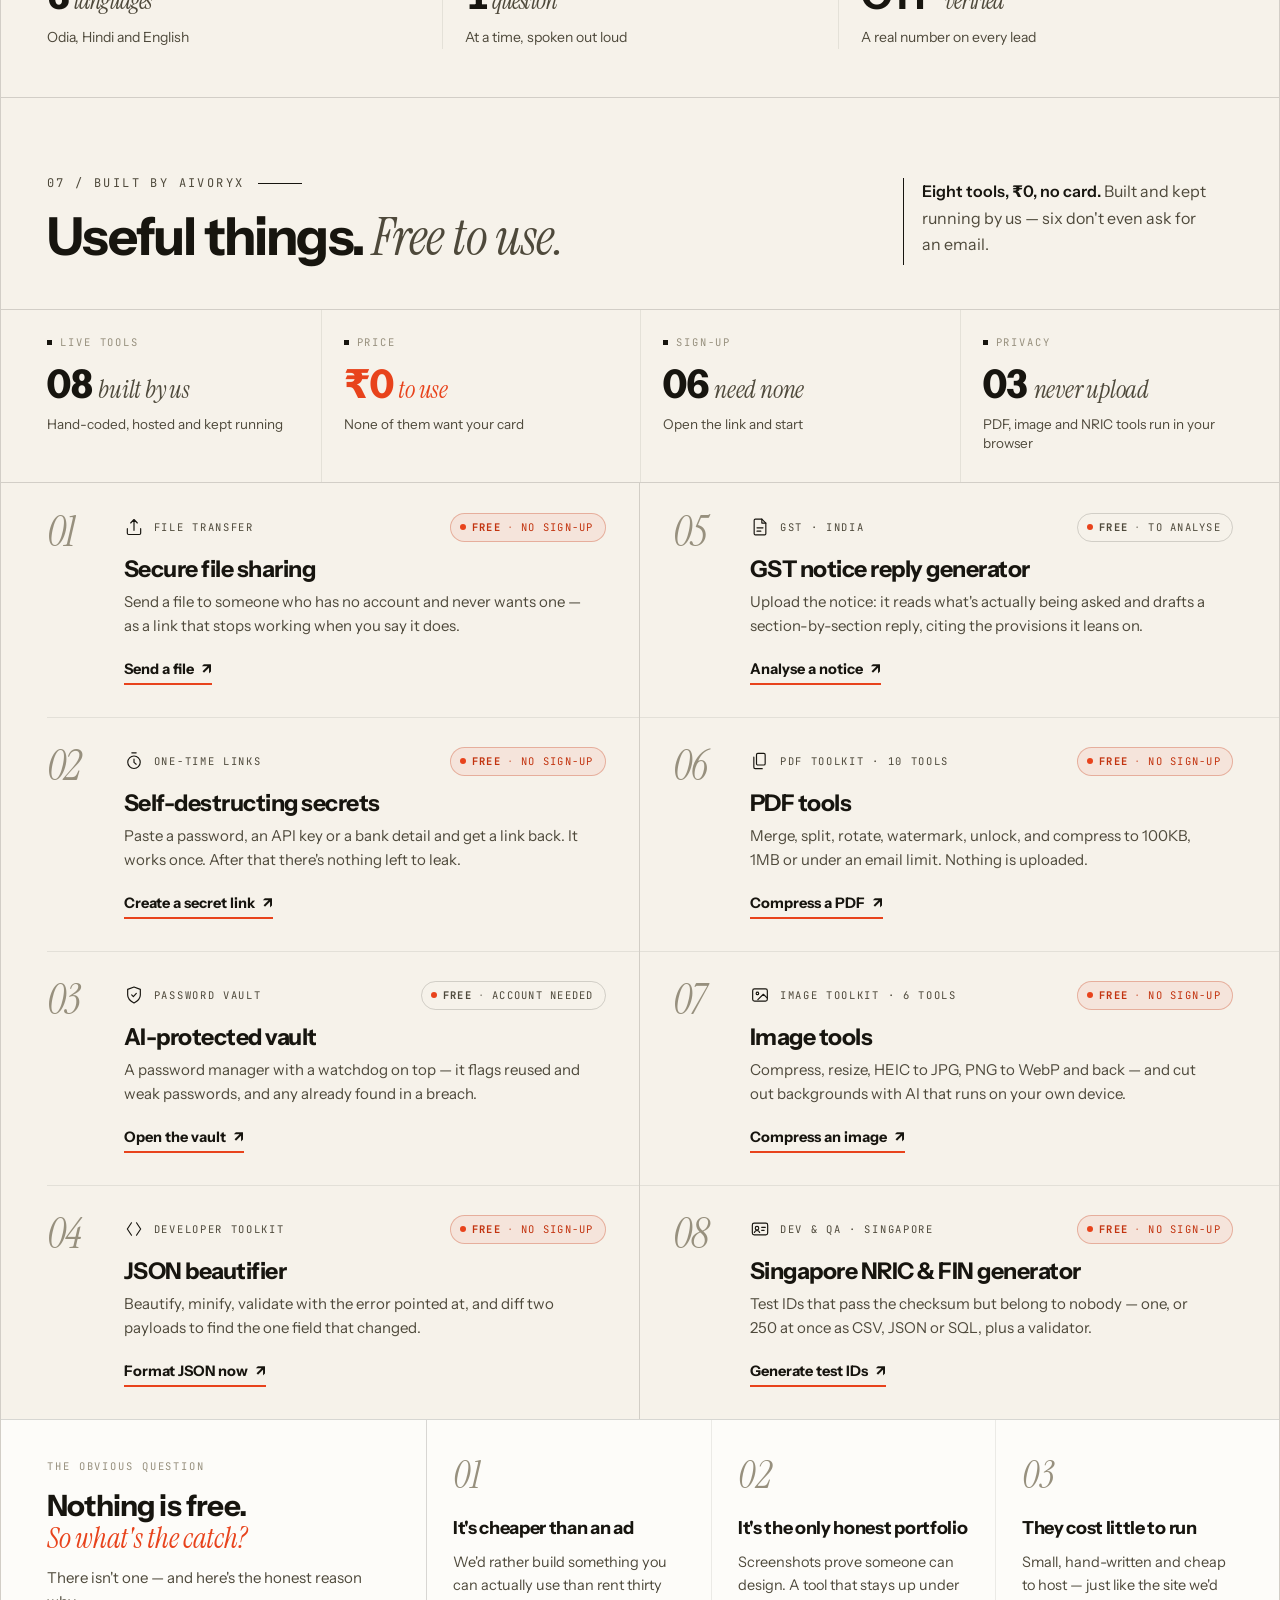
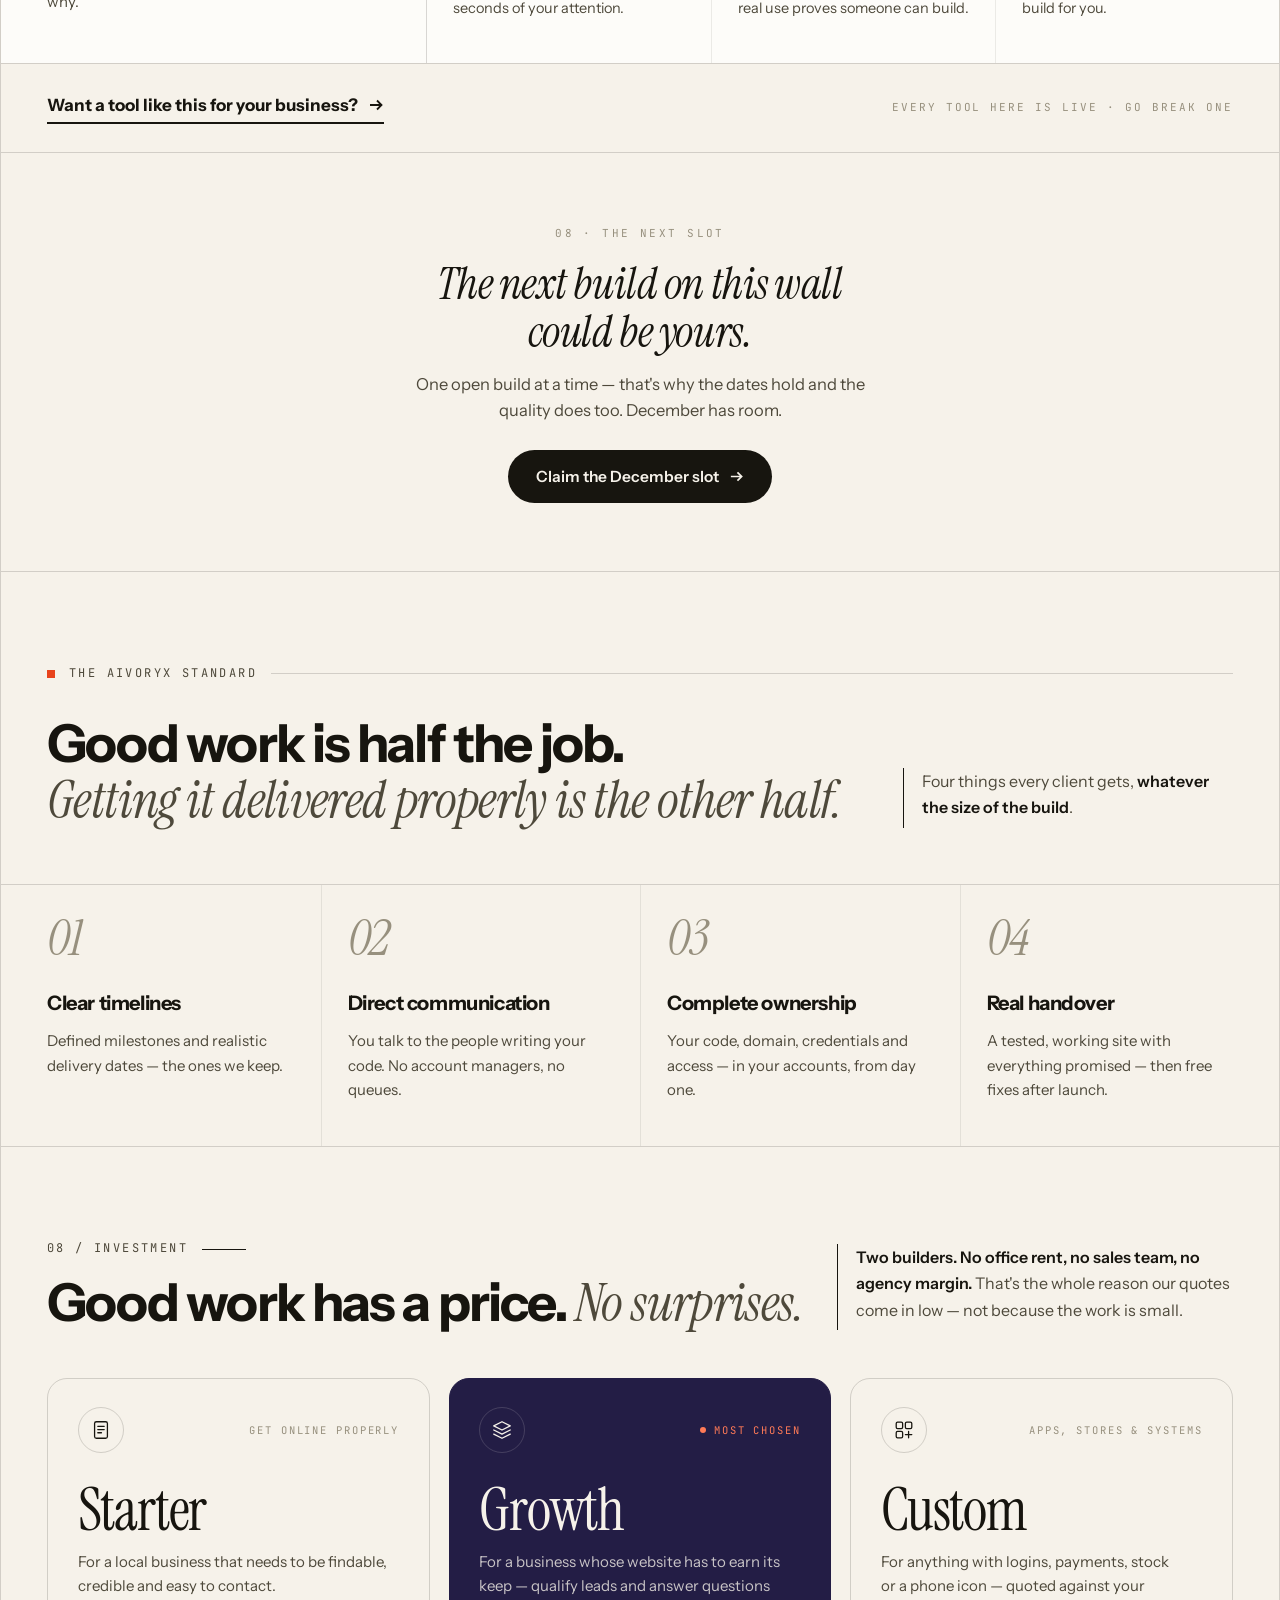
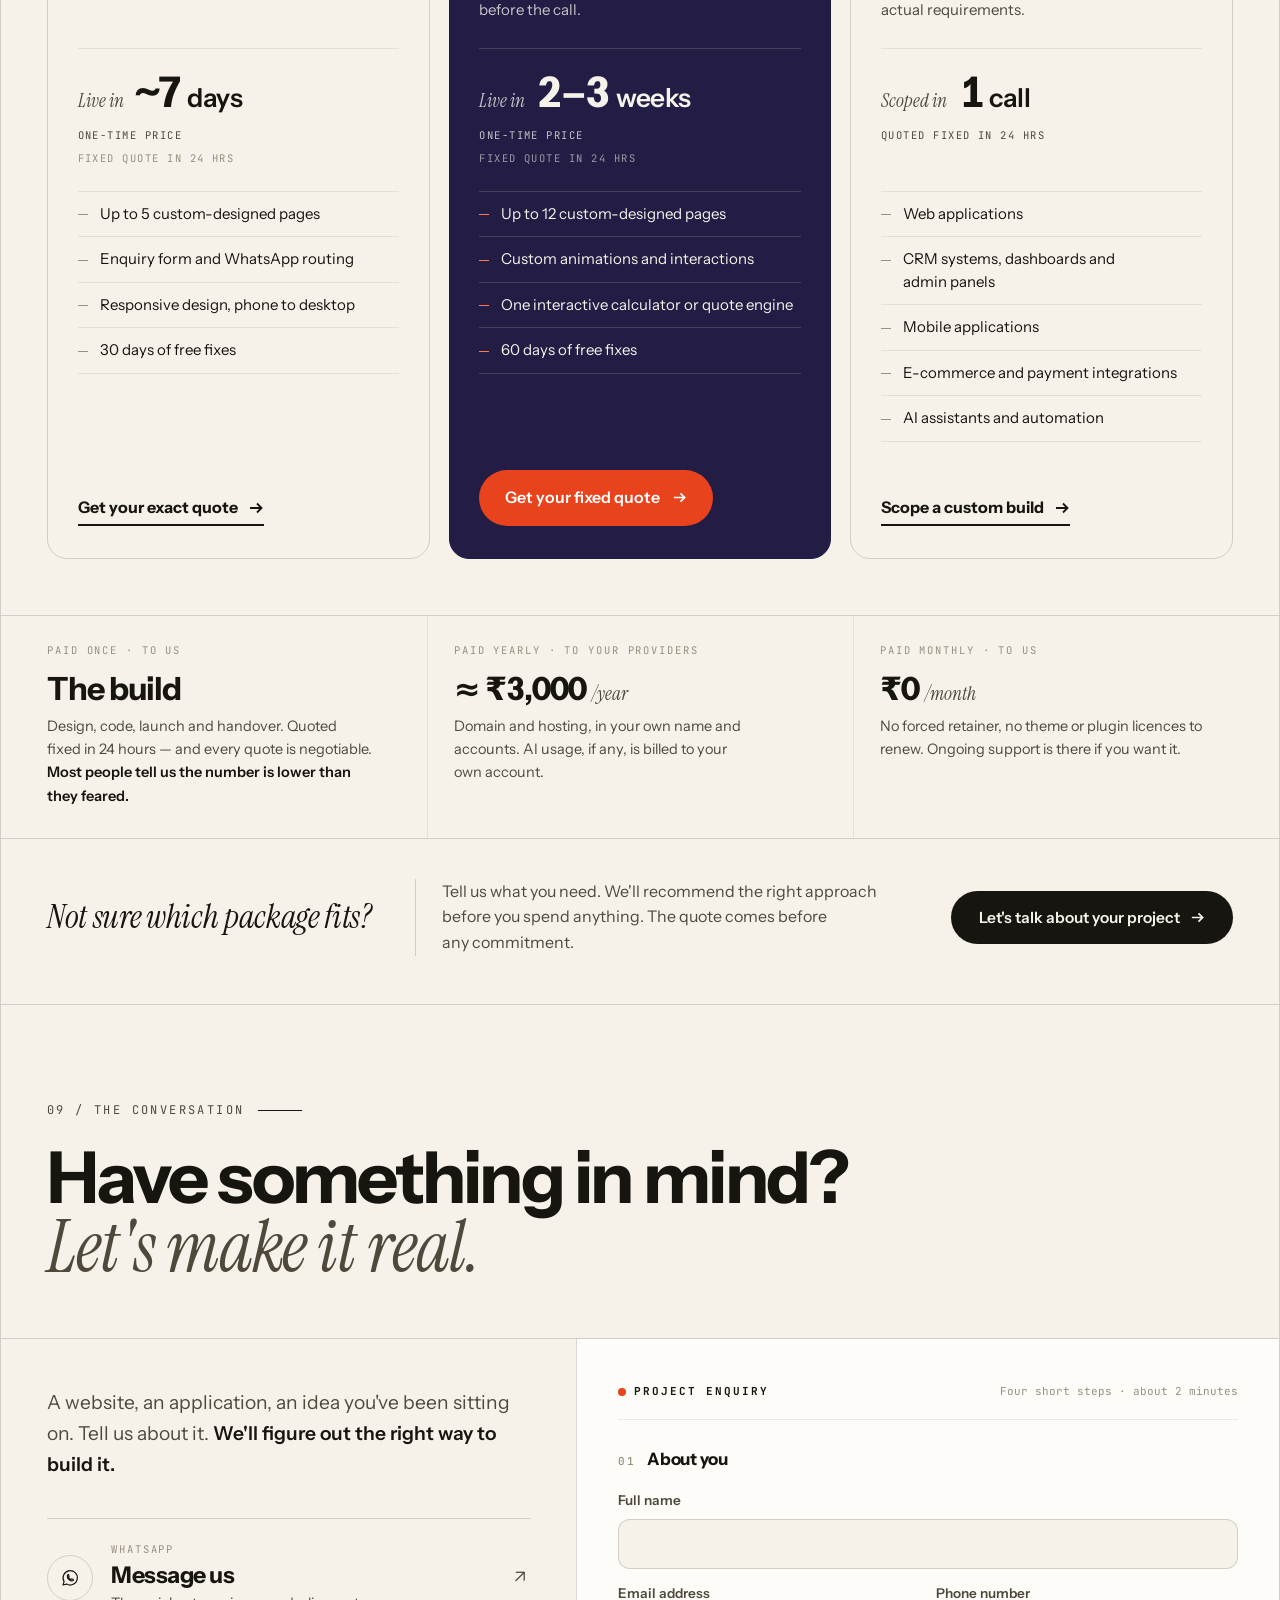
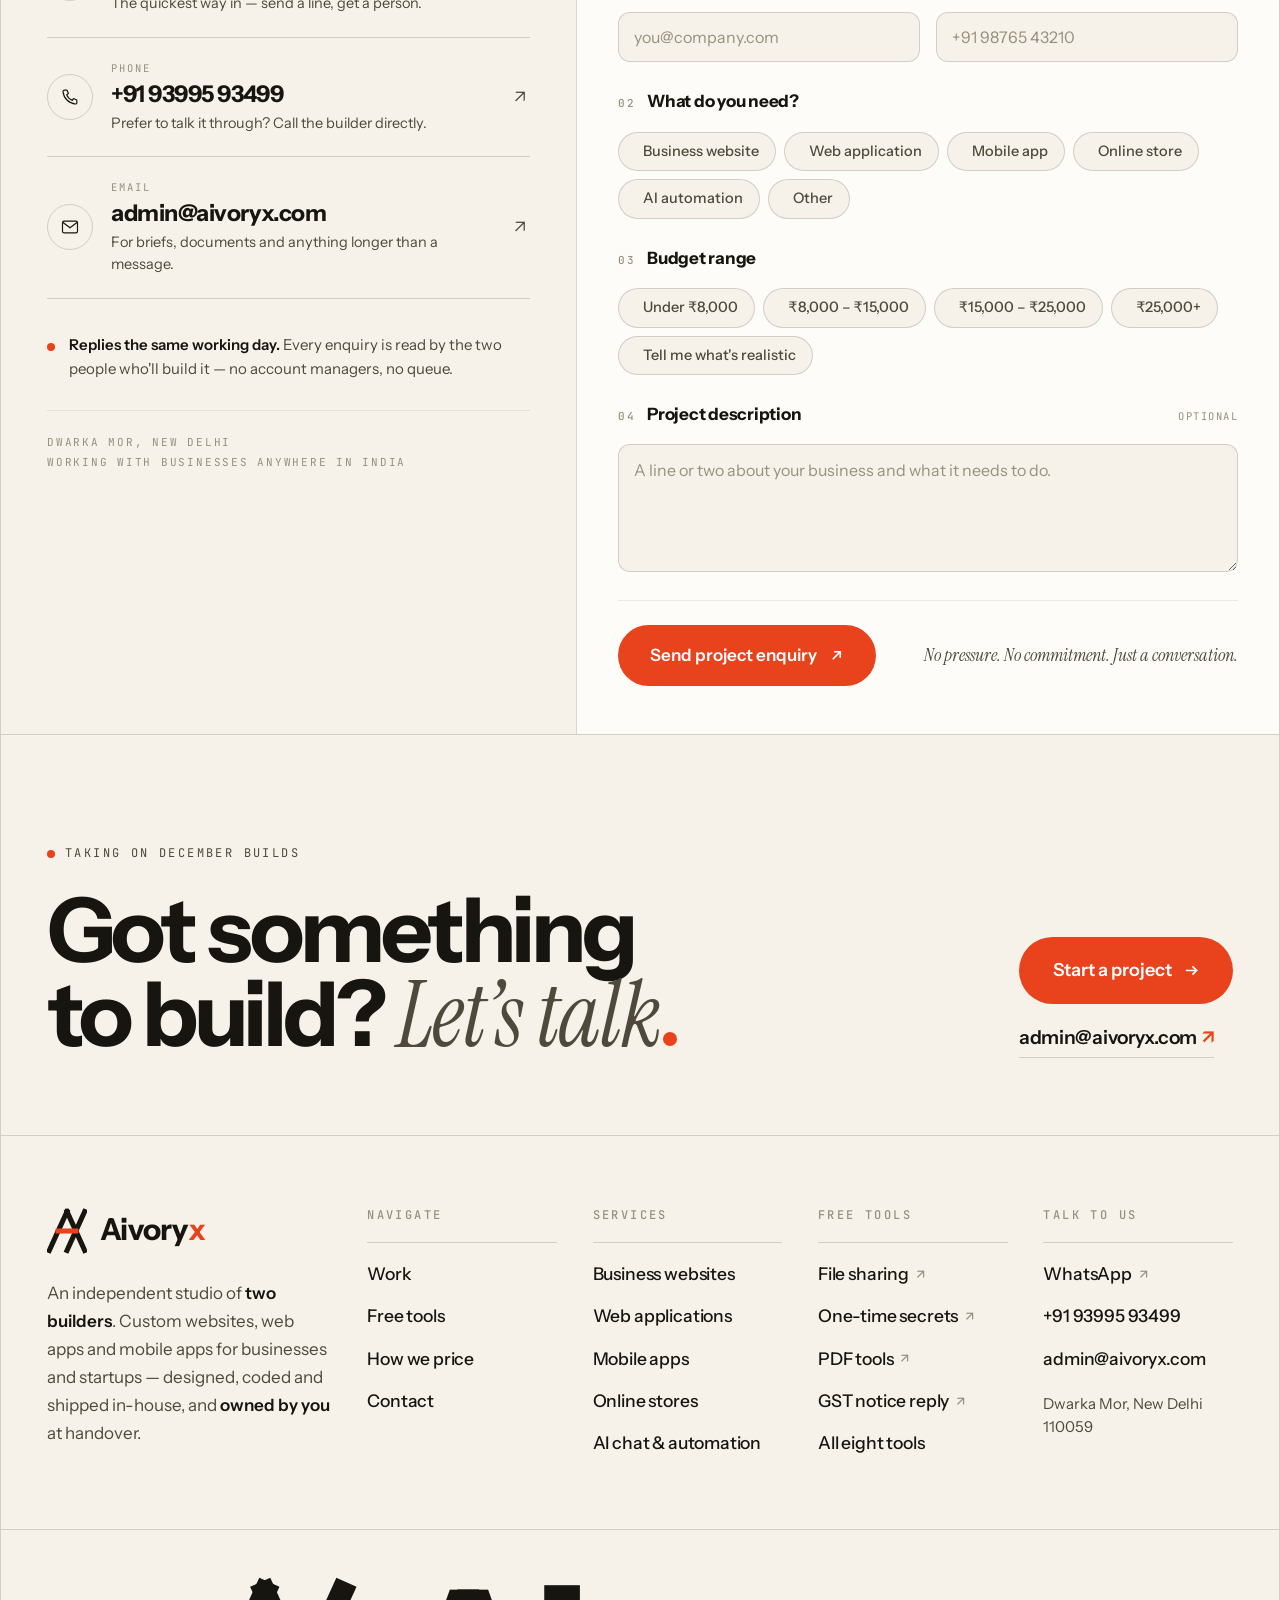
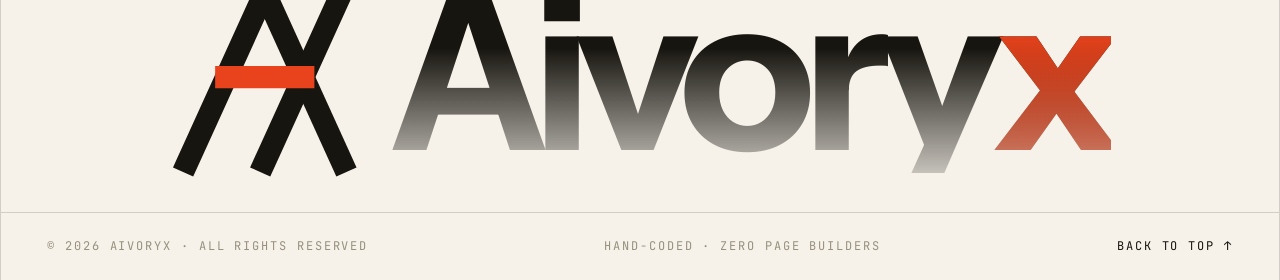
==== commit ecf6f10f: "Free Tools page, project buttons to the form, homepage-only popup - tools.html: eight working tool p" ====
--- a/index.html
+++ b/index.html
@@ -68,12 +68,12 @@
     <div class="menu">
       <a href="#top" data-spy="top"><i aria-hidden="true">01</i><span class="lbl"><b>Home</b><em aria-hidden="true">Home</em></span></a>
       <a href="work.html" data-spy="work"><i aria-hidden="true">02</i><span class="lbl"><b>Work</b><em aria-hidden="true">Work</em></span></a>
-      <a href="#tools" data-spy="tools"><i aria-hidden="true">03</i><span class="lbl"><b>Free tools</b><em aria-hidden="true">Free tools</em></span></a>
+      <a href="tools.html"><i aria-hidden="true">03</i><span class="lbl"><b>Free tools</b><em aria-hidden="true">Free tools</em></span></a>
       <a href="#pricing" data-spy="pricing"><i aria-hidden="true">04</i><span class="lbl"><b>How we price</b><em aria-hidden="true">How we price</em></span></a>
       <a href="#contact" data-spy="contact"><i aria-hidden="true">05</i><span class="lbl"><b>Contact us</b><em aria-hidden="true">Contact us</em></span></a>
     </div>
     <div class="nav-right">
-      <a class="cta" href="mailto:admin@aivoryx.com?subject=New%20project">Start a project</a>
+      <a class="cta" href="#enquiry">Start a project</a>
       <button class="burger" id="burger" type="button" aria-controls="sheet" aria-expanded="false" aria-label="Open menu"><span></span><span></span></button>
     </div>
   </div>
@@ -81,10 +81,10 @@
 <div class="sheet" id="sheet">
   <a class="big" href="#top">Home <span>01</span></a>
   <a class="big" href="work.html">Work <span>02</span></a>
-  <a class="big" href="#tools">Free tools <span>03</span></a>
+  <a class="big" href="tools.html">Free tools <span>03</span></a>
   <a class="big" href="#pricing">How we price <span>04</span></a>
   <a class="big" href="#contact">Contact us <span>05</span></a>
-  <a class="btn" href="mailto:admin@aivoryx.com?subject=New%20project">Start a project
+  <a class="btn" href="#enquiry">Start a project
     <svg width="15" height="15" viewBox="0 0 16 16" fill="none" aria-hidden="true"><path d="M2 8h11M9 3.5 13.5 8 9 12.5" stroke="currentColor" stroke-width="1.8"/></svg>
   </a>
 </div>
@@ -109,7 +109,7 @@
 
       <p class="sub rise d2">Designed, coded and shipped in-house for businesses that need the real thing. <b>You talk to the builder</b> — and at handover, the code, domain and passwords are yours outright.</p>
       <div class="cta-row rise d3">
-        <a class="btn" href="mailto:admin@aivoryx.com?subject=New%20project">Start a project
+        <a class="btn" href="#enquiry">Start a project
           <svg width="15" height="15" viewBox="0 0 16 16" fill="none" aria-hidden="true"><path d="M2 8h11M9 3.5 13.5 8 9 12.5" stroke="currentColor" stroke-width="1.8"/></svg>
         </a>
         <a class="tl" href="#work">See the work <span aria-hidden="true">→</span></a>
@@ -735,7 +735,7 @@
       <h2 class="foot-h"><span class="ln">Got something</span> <span class="ln">to build? <em>Let&rsquo;s talk</em></span></h2>
     </div>
     <div class="foot-cta-r">
-      <a class="btn" href="mailto:admin@aivoryx.com?subject=New%20project">Start a project
+      <a class="btn" href="#enquiry">Start a project
         <svg width="15" height="15" viewBox="0 0 16 16" fill="none" aria-hidden="true"><path d="M2 8h11M9 3.5 13.5 8 9 12.5" stroke="currentColor" stroke-width="1.8"/></svg>
       </a>
       <a class="foot-mail" href="mailto:admin@aivoryx.com">admin@aivoryx.com <span aria-hidden="true">↗</span></a>
@@ -760,7 +760,7 @@
       <h3 id="fc-nav">Navigate</h3>
       <ul>
         <li><a href="work.html">Work</a></li>
-        <li><a href="#tools">Free tools</a></li>
+        <li><a href="tools.html">Free tools</a></li>
         <li><a href="#pricing">How we price</a></li>
         <li><a href="#contact">Contact</a></li>
       </ul>
@@ -784,7 +784,7 @@
         <li><a href="https://secret.aivoryx.com/" target="_blank" rel="noopener">One-time secrets <span class="ext" aria-hidden="true">↗</span></a></li>
         <li><a href="https://pdf-tools.aivoryx.com/" target="_blank" rel="noopener">PDF tools <span class="ext" aria-hidden="true">↗</span></a></li>
         <li><a href="https://gstreply.aivoryx.com/" target="_blank" rel="noopener">GST notice reply <span class="ext" aria-hidden="true">↗</span></a></li>
-        <li><a href="#tools">All eight tools</a></li>
+        <li><a href="tools.html">All eight tools</a></li>
       </ul>
     </nav>
 
--- a/assets/css/base.css
+++ b/assets/css/base.css
@@ -24,8 +24,6 @@
 .frame{max-width:var(--max);margin:0 auto;border-left:1px solid var(--hair);border-right:1px solid var(--hair)}
 
 /* shared type roles */
-.mono-k{font-family:var(--mono);font-size:11px;letter-spacing:.2em;color:var(--sand);text-transform:uppercase}
-.serif{font-family:var(--serif);font-style:italic;font-weight:400}
 
 /* live dot — used by every "LIVE" marker */
 @keyframes pulse{0%,100%{box-shadow:0 0 0 0 rgba(232,67,28,.5)}55%{box-shadow:0 0 0 7px rgba(232,67,28,0)}}
--- a/assets/css/home.css
+++ b/assets/css/home.css
@@ -211,7 +211,6 @@
 .t-cat{display:inline-flex;align-items:center;gap:10px;color:var(--walnut)}
 .t-cat svg{color:var(--ink);flex:none;transition:transform .35s var(--ease)}
 .tool:hover .t-cat svg{transform:translateY(-2px)}
-.t-cost{color:var(--sand)}
 .tool h3{margin-top:14px;font-size:clamp(21px,calc(1.8*var(--vw)),25px);line-height:1.15;letter-spacing:-.022em;font-weight:700}
 .tool h3 a::after{content:"";position:absolute;inset:0;z-index:1}   /* the whole row is the link */
 .tool p{margin:8px 0 20px;font-size:15px;line-height:1.6;color:var(--walnut);max-width:46ch}
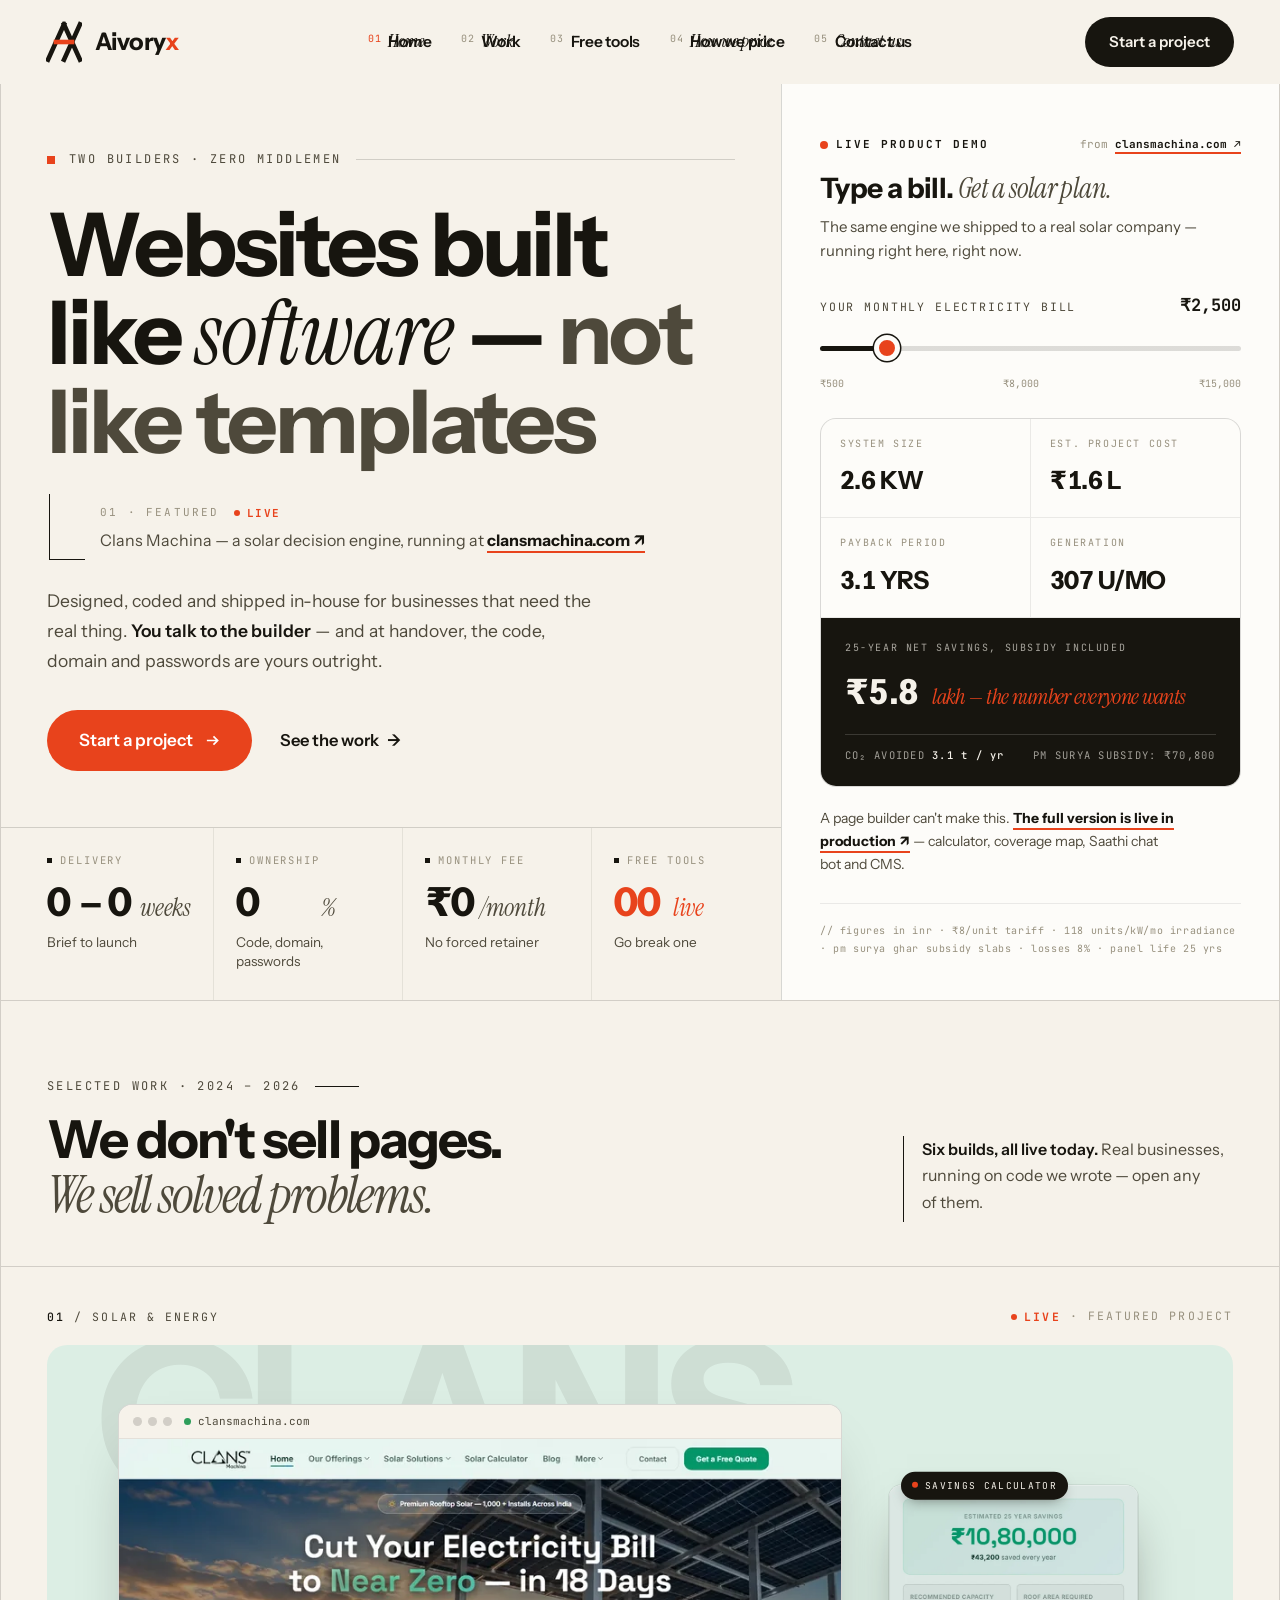
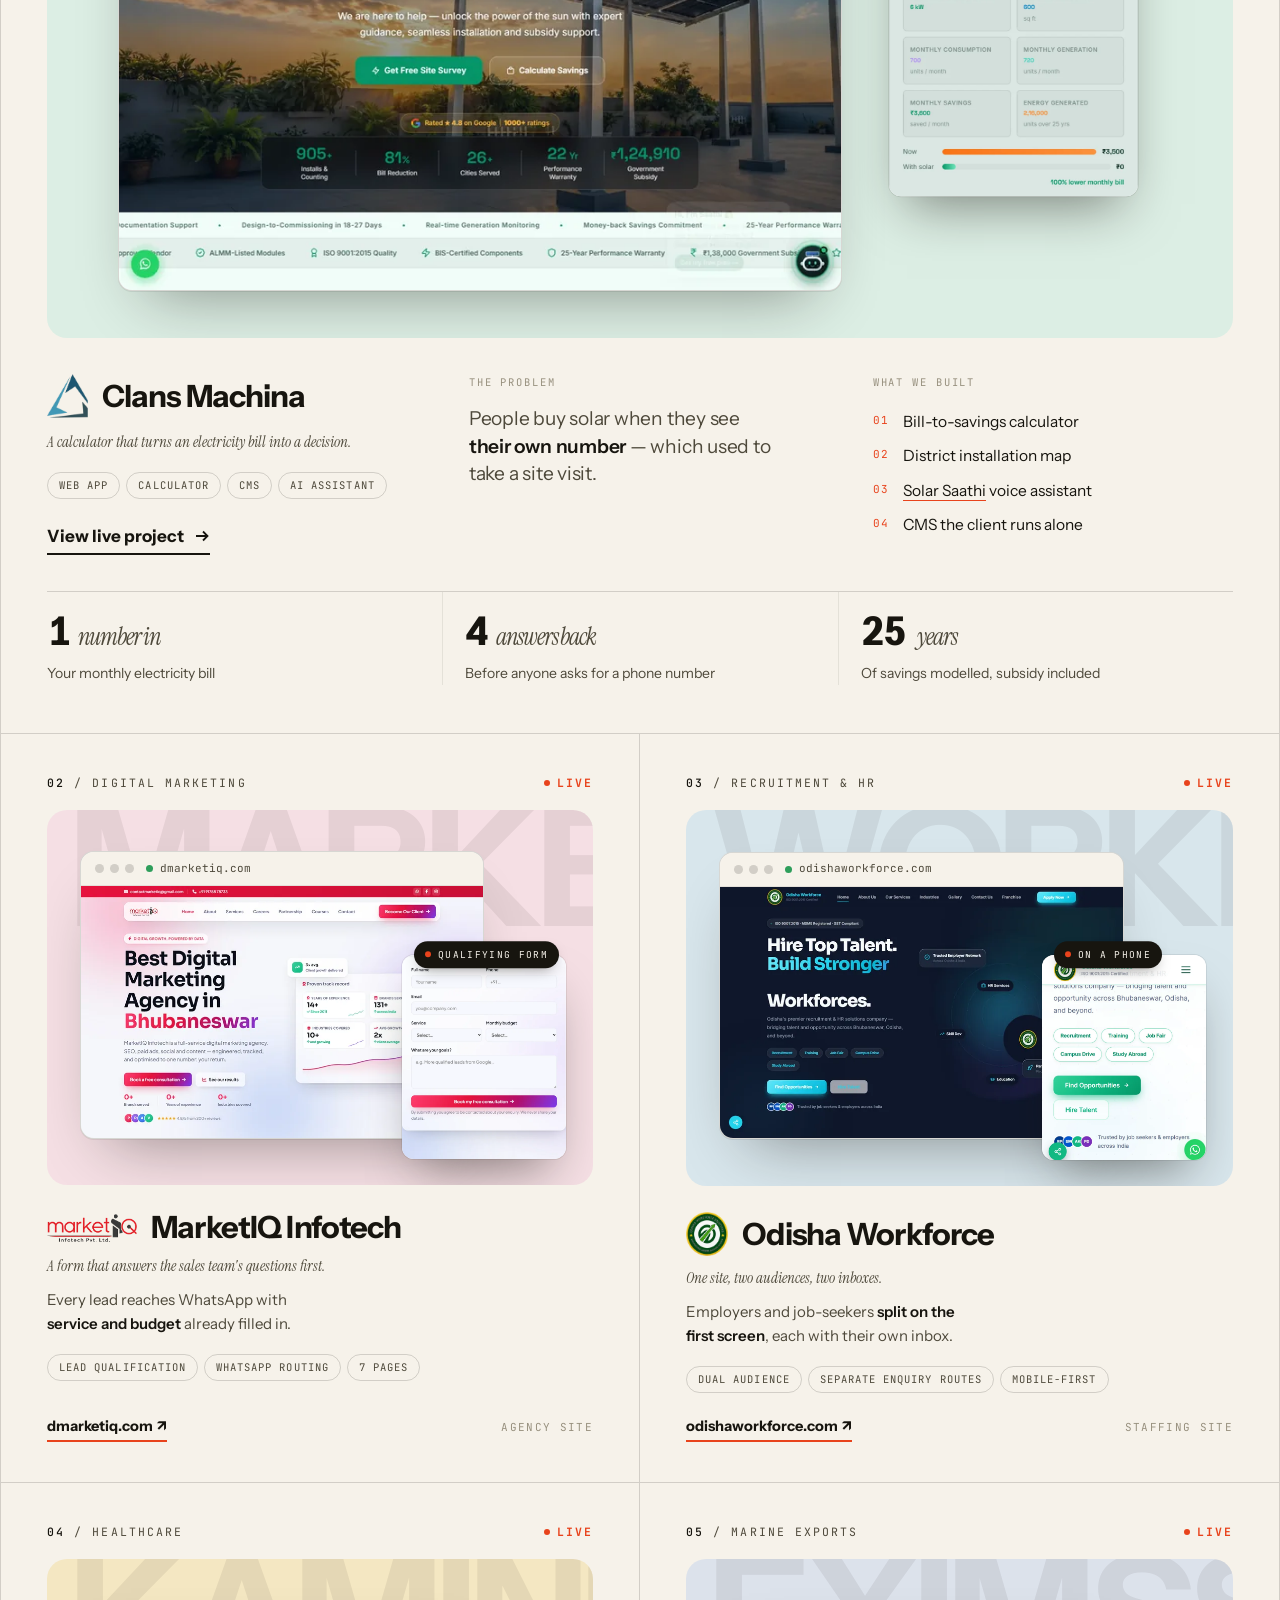
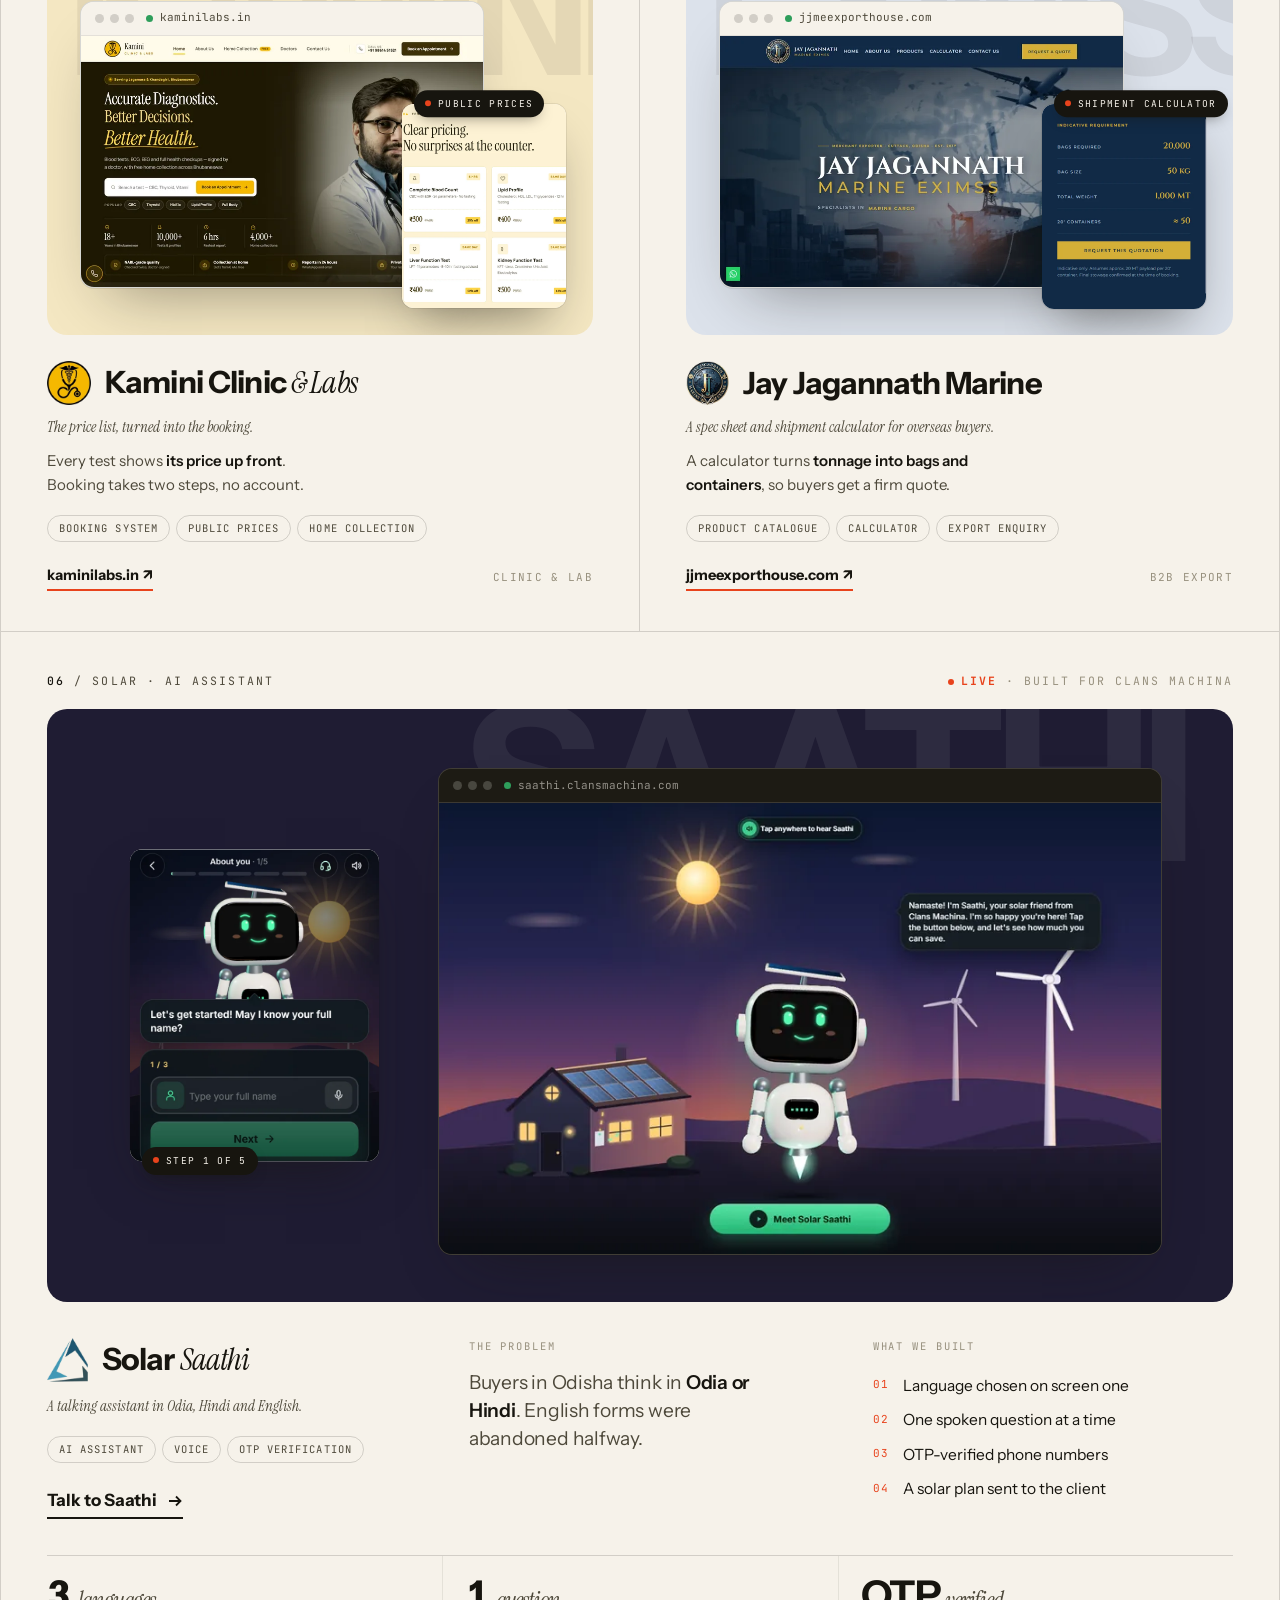
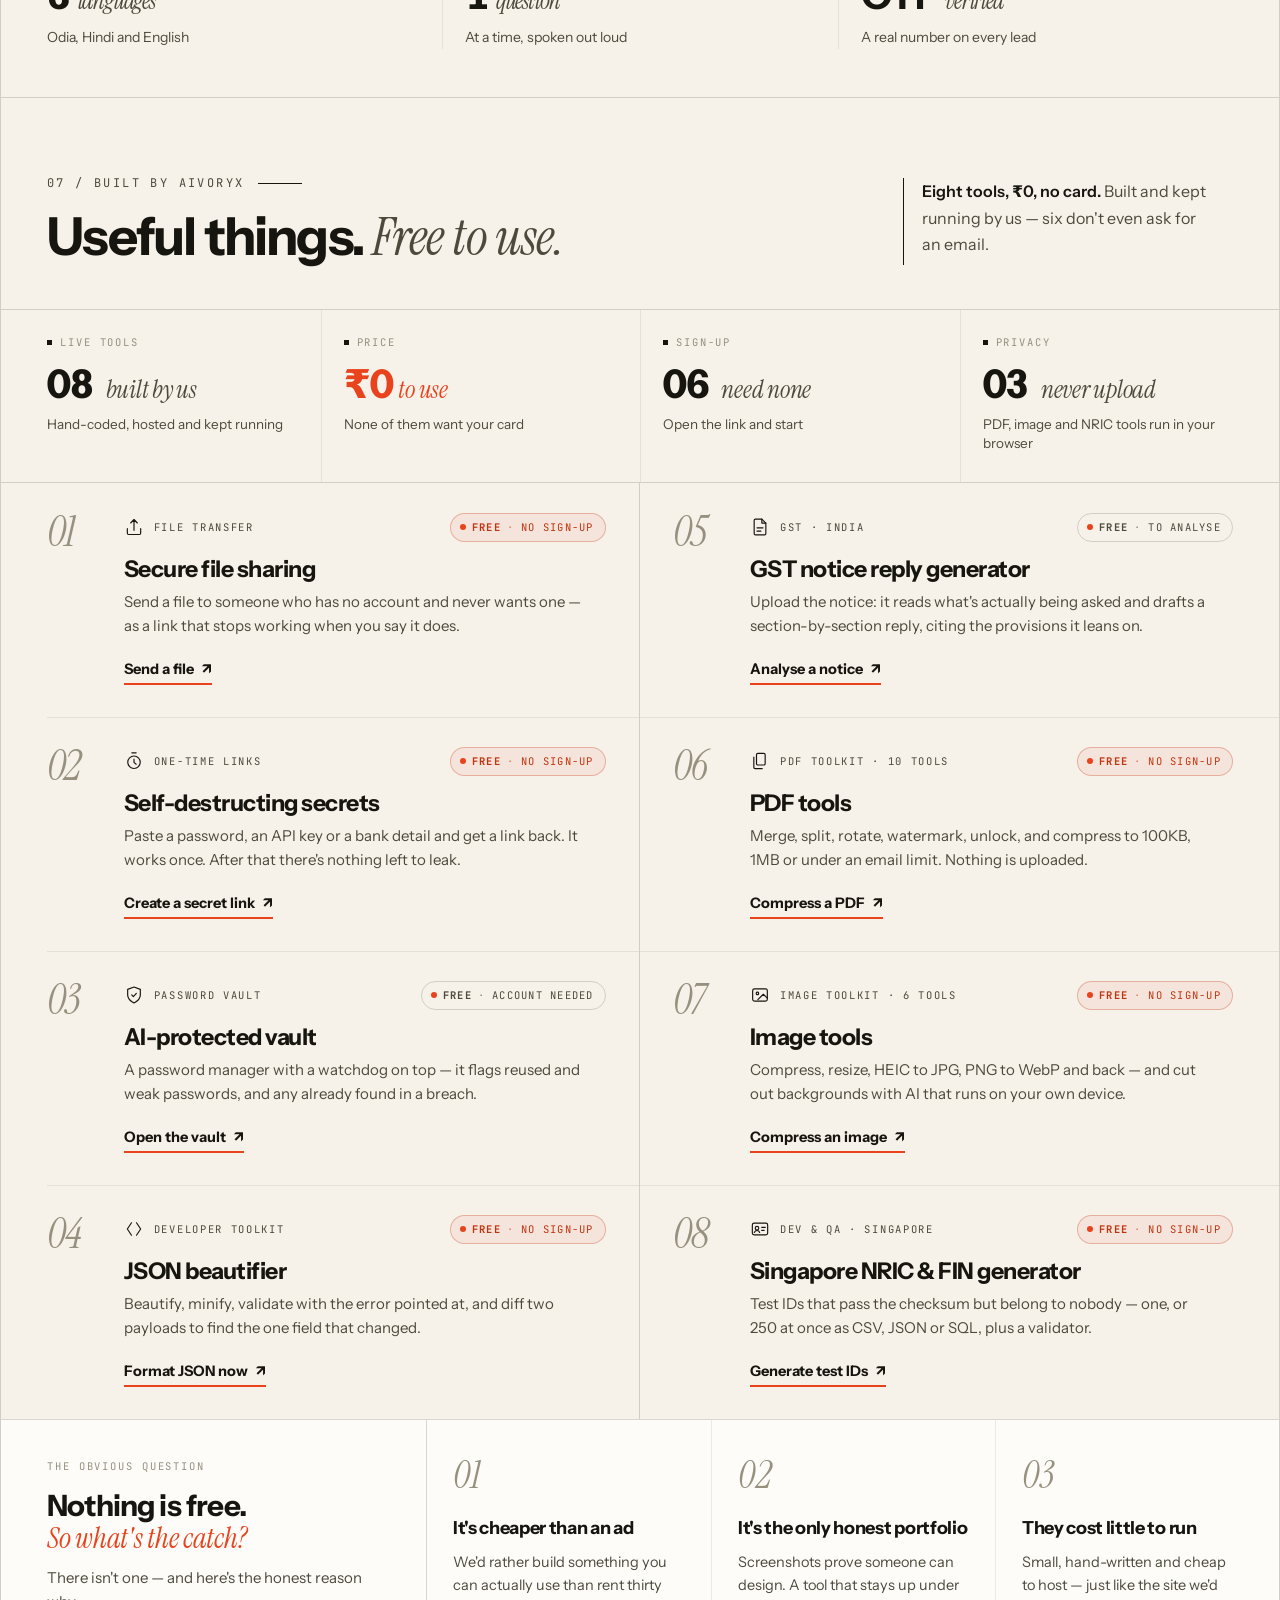
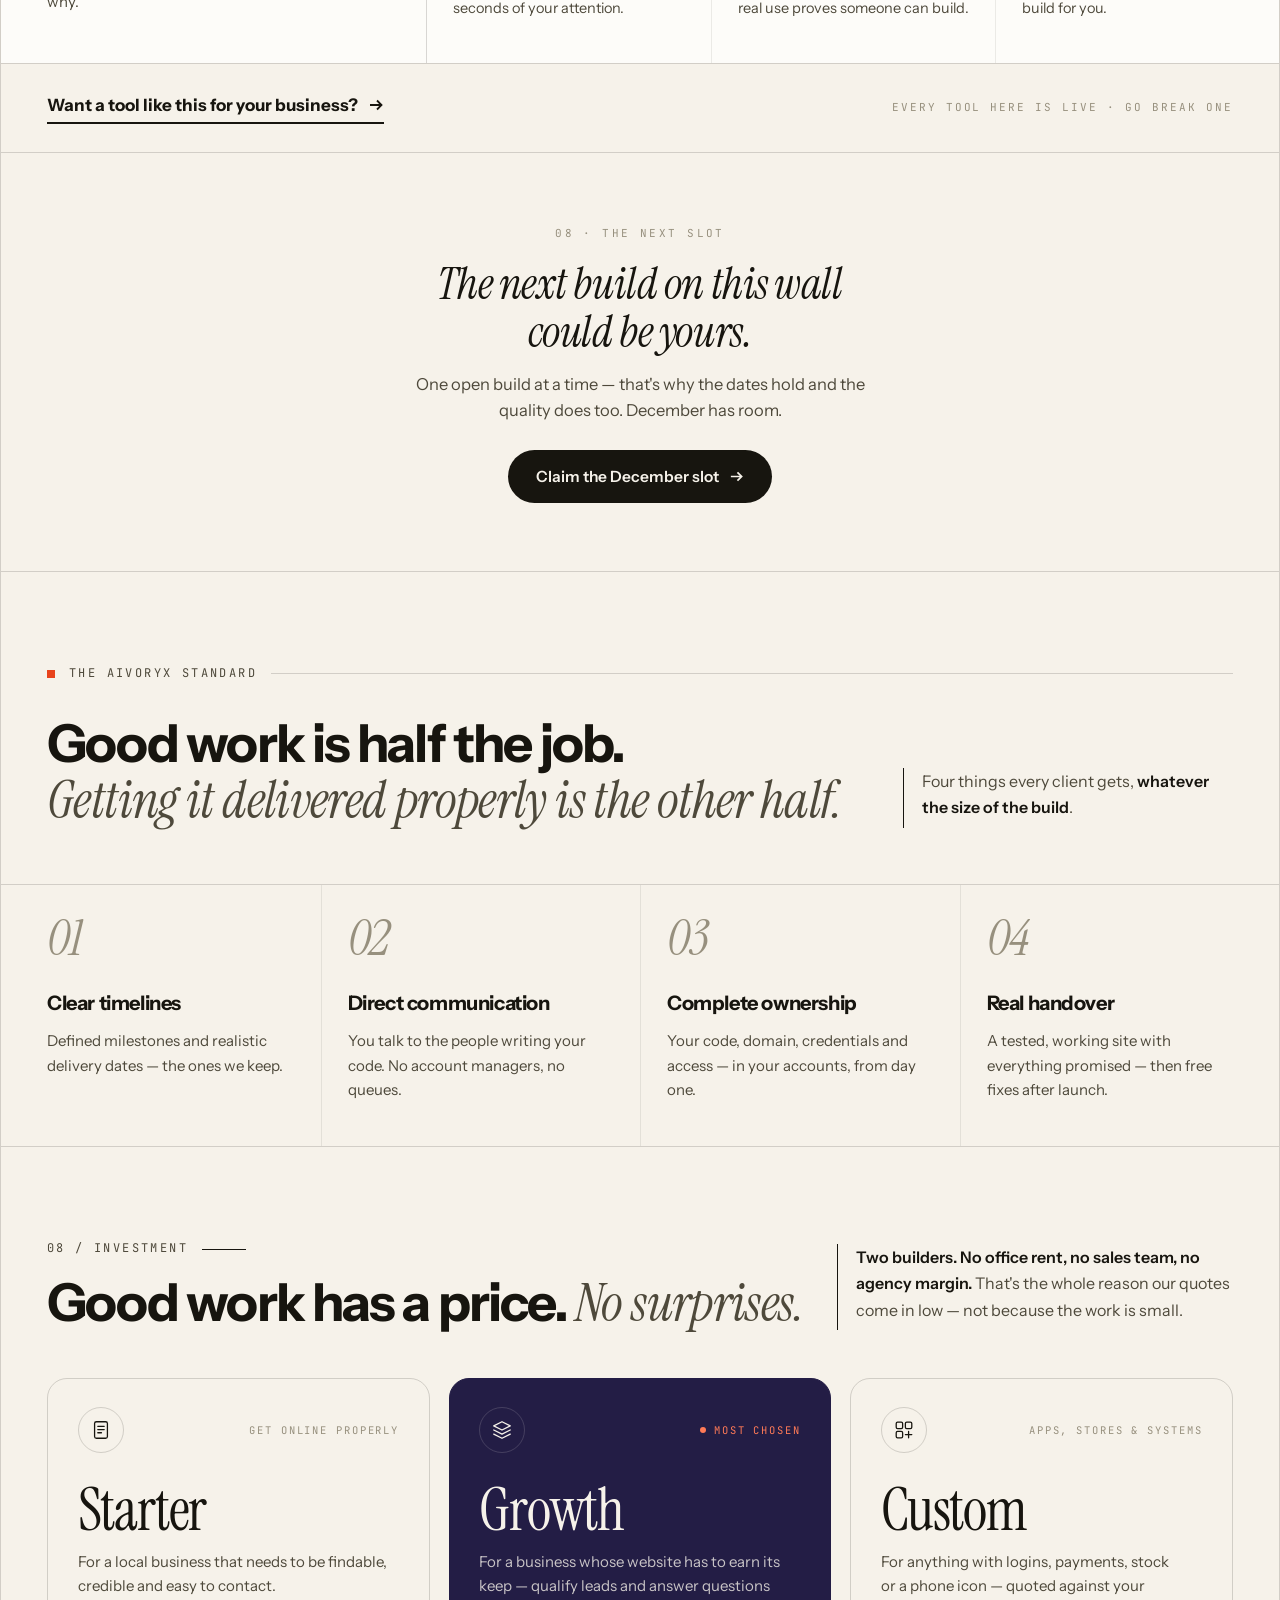
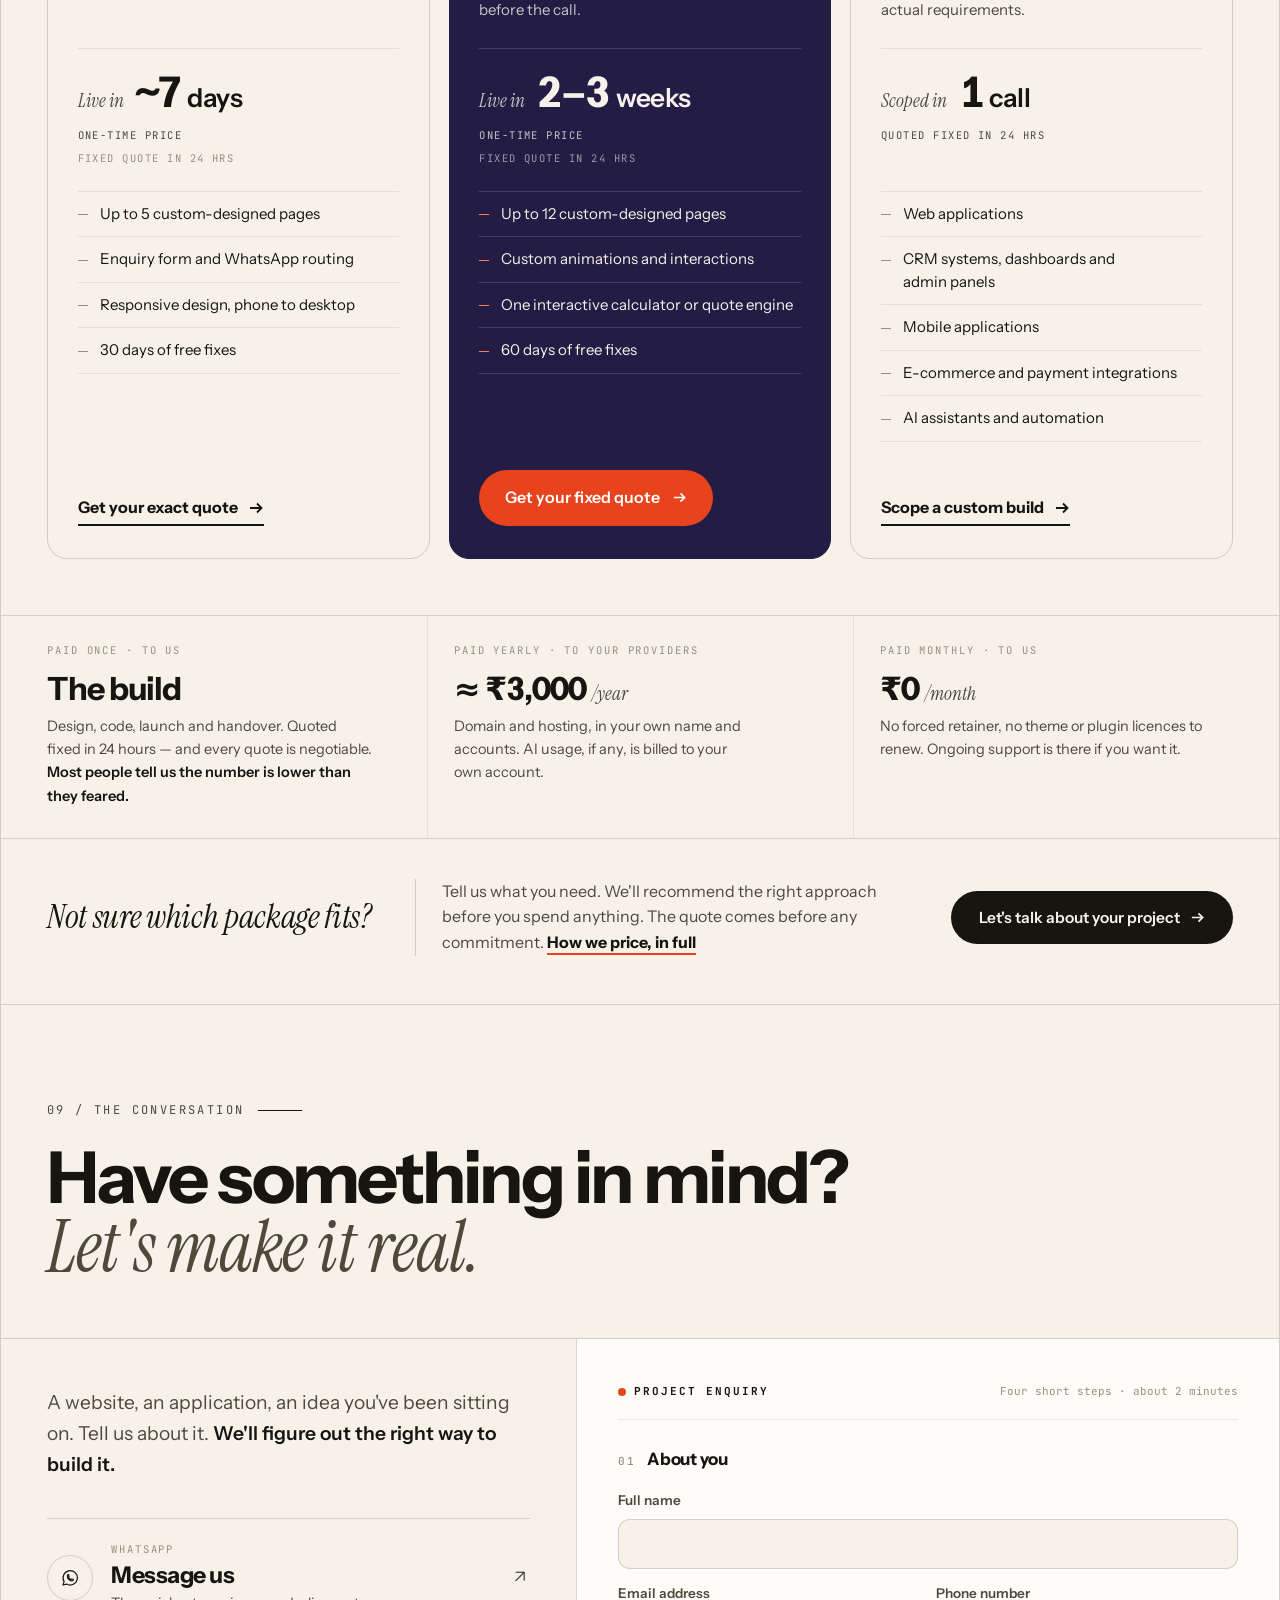
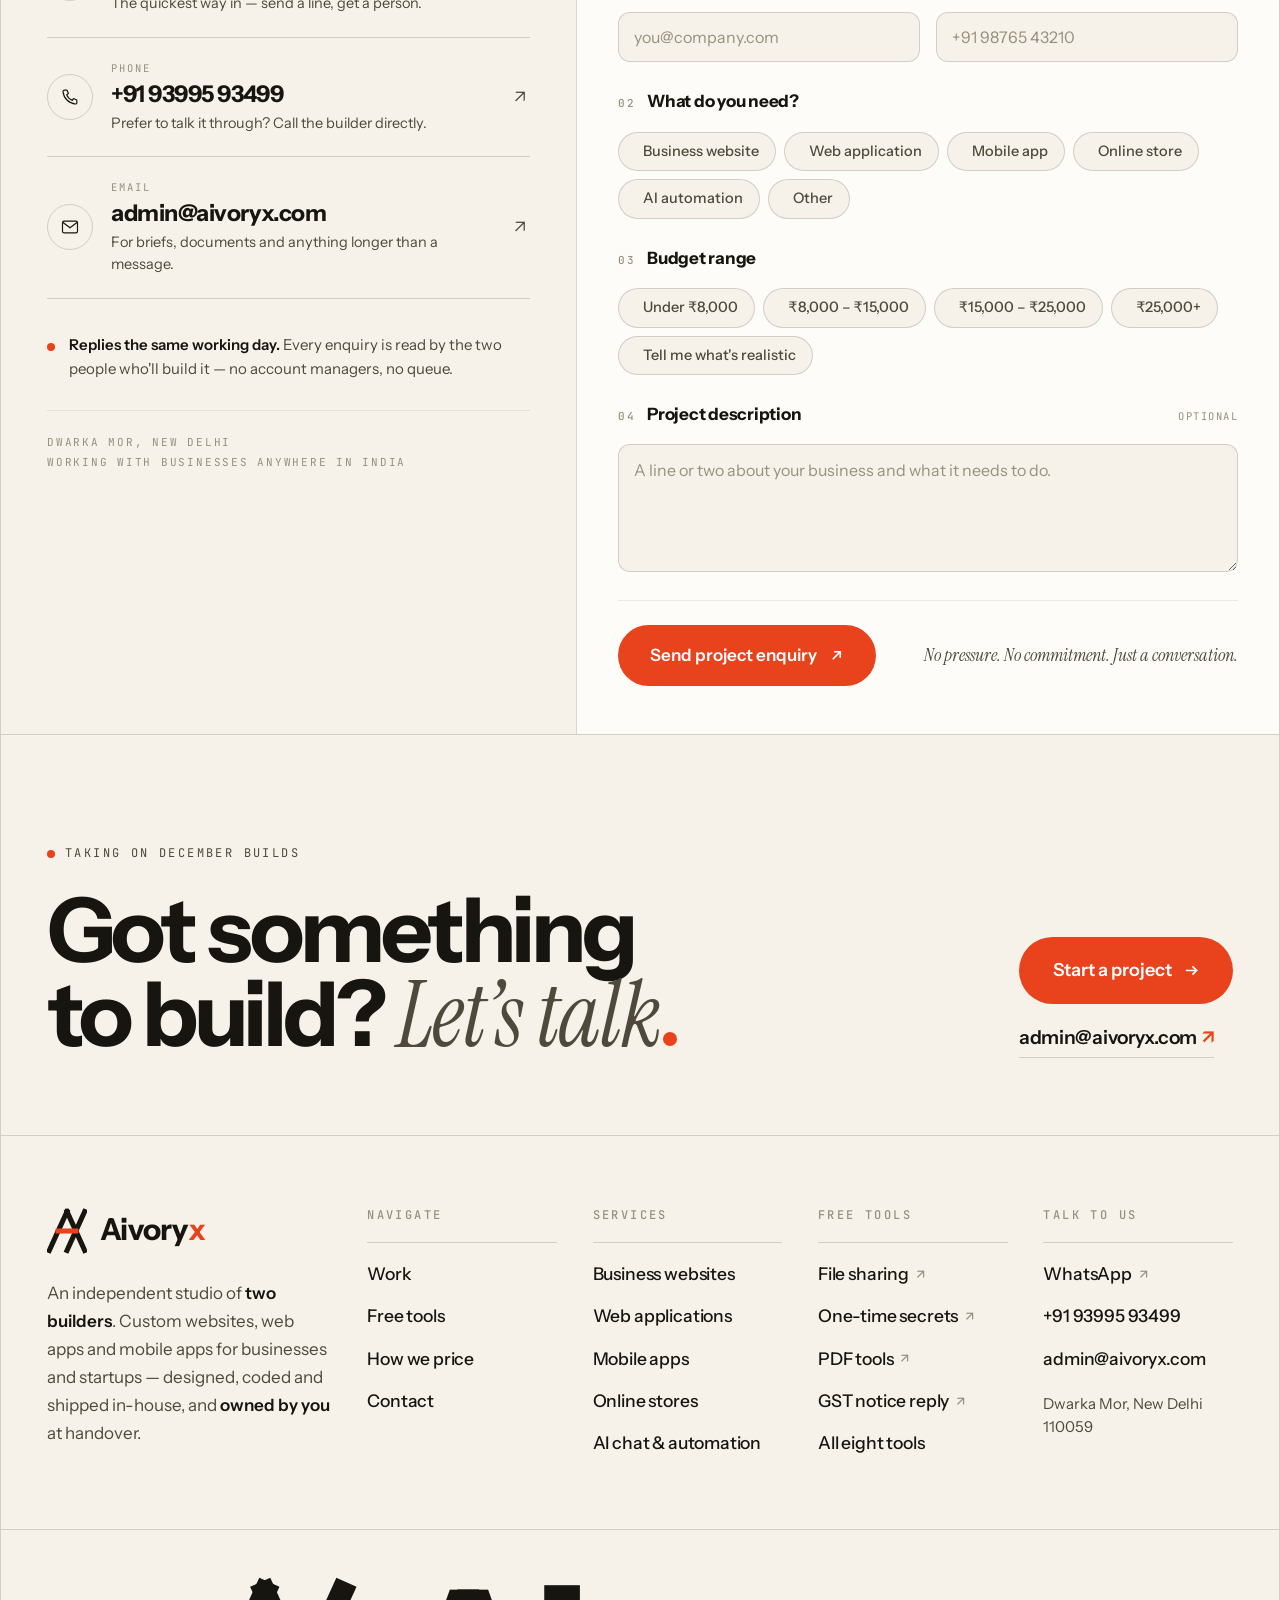
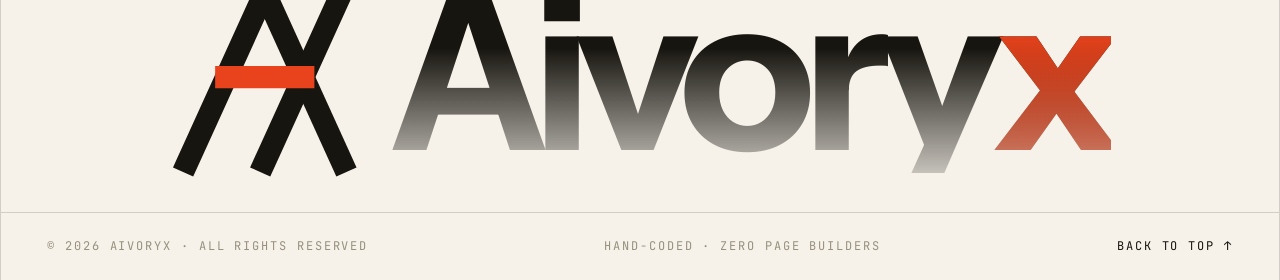
==== commit 63f53e4c: "How we price page: pricing philosophy, no public prices New pricing.html with ten sections (hero, di" ====
--- a/index.html
+++ b/index.html
@@ -69,7 +69,7 @@
       <a href="#top" data-spy="top"><i aria-hidden="true">01</i><span class="lbl"><b>Home</b><em aria-hidden="true">Home</em></span></a>
       <a href="work.html" data-spy="work"><i aria-hidden="true">02</i><span class="lbl"><b>Work</b><em aria-hidden="true">Work</em></span></a>
       <a href="tools.html"><i aria-hidden="true">03</i><span class="lbl"><b>Free tools</b><em aria-hidden="true">Free tools</em></span></a>
-      <a href="#pricing" data-spy="pricing"><i aria-hidden="true">04</i><span class="lbl"><b>How we price</b><em aria-hidden="true">How we price</em></span></a>
+      <a href="pricing.html" data-spy="pricing"><i aria-hidden="true">04</i><span class="lbl"><b>How we price</b><em aria-hidden="true">How we price</em></span></a>
       <a href="#contact" data-spy="contact"><i aria-hidden="true">05</i><span class="lbl"><b>Contact us</b><em aria-hidden="true">Contact us</em></span></a>
     </div>
     <div class="nav-right">
@@ -82,7 +82,7 @@
   <a class="big" href="#top">Home <span>01</span></a>
   <a class="big" href="work.html">Work <span>02</span></a>
   <a class="big" href="tools.html">Free tools <span>03</span></a>
-  <a class="big" href="#pricing">How we price <span>04</span></a>
+  <a class="big" href="pricing.html">How we price <span>04</span></a>
   <a class="big" href="#contact">Contact us <span>05</span></a>
   <a class="btn" href="#enquiry">Start a project
     <svg width="15" height="15" viewBox="0 0 16 16" fill="none" aria-hidden="true"><path d="M2 8h11M9 3.5 13.5 8 9 12.5" stroke="currentColor" stroke-width="1.8"/></svg>
@@ -582,7 +582,7 @@
 
     <div class="fit reveal">
       <p class="fit-q">Not sure which package fits?</p>
-      <p class="fit-a">Tell us what you need. We'll recommend the right approach before you spend anything. The quote comes before any commitment.</p>
+      <p class="fit-a">Tell us what you need. We'll recommend the right approach before you spend anything. The quote comes before any commitment. <a class="ul" href="pricing.html">How we price, in full</a></p>
       <a class="btn-ink" href="#contact">Let's talk about your project <svg width="15" height="15" viewBox="0 0 16 16" fill="none" aria-hidden="true"><path d="M2 8h11M9 3.5 13.5 8 9 12.5" stroke="currentColor" stroke-width="1.8"/></svg></a>
     </div>
   </section>
@@ -761,7 +761,7 @@
       <ul>
         <li><a href="work.html">Work</a></li>
         <li><a href="tools.html">Free tools</a></li>
-        <li><a href="#pricing">How we price</a></li>
+        <li><a href="pricing.html">How we price</a></li>
         <li><a href="#contact">Contact</a></li>
       </ul>
     </nav>
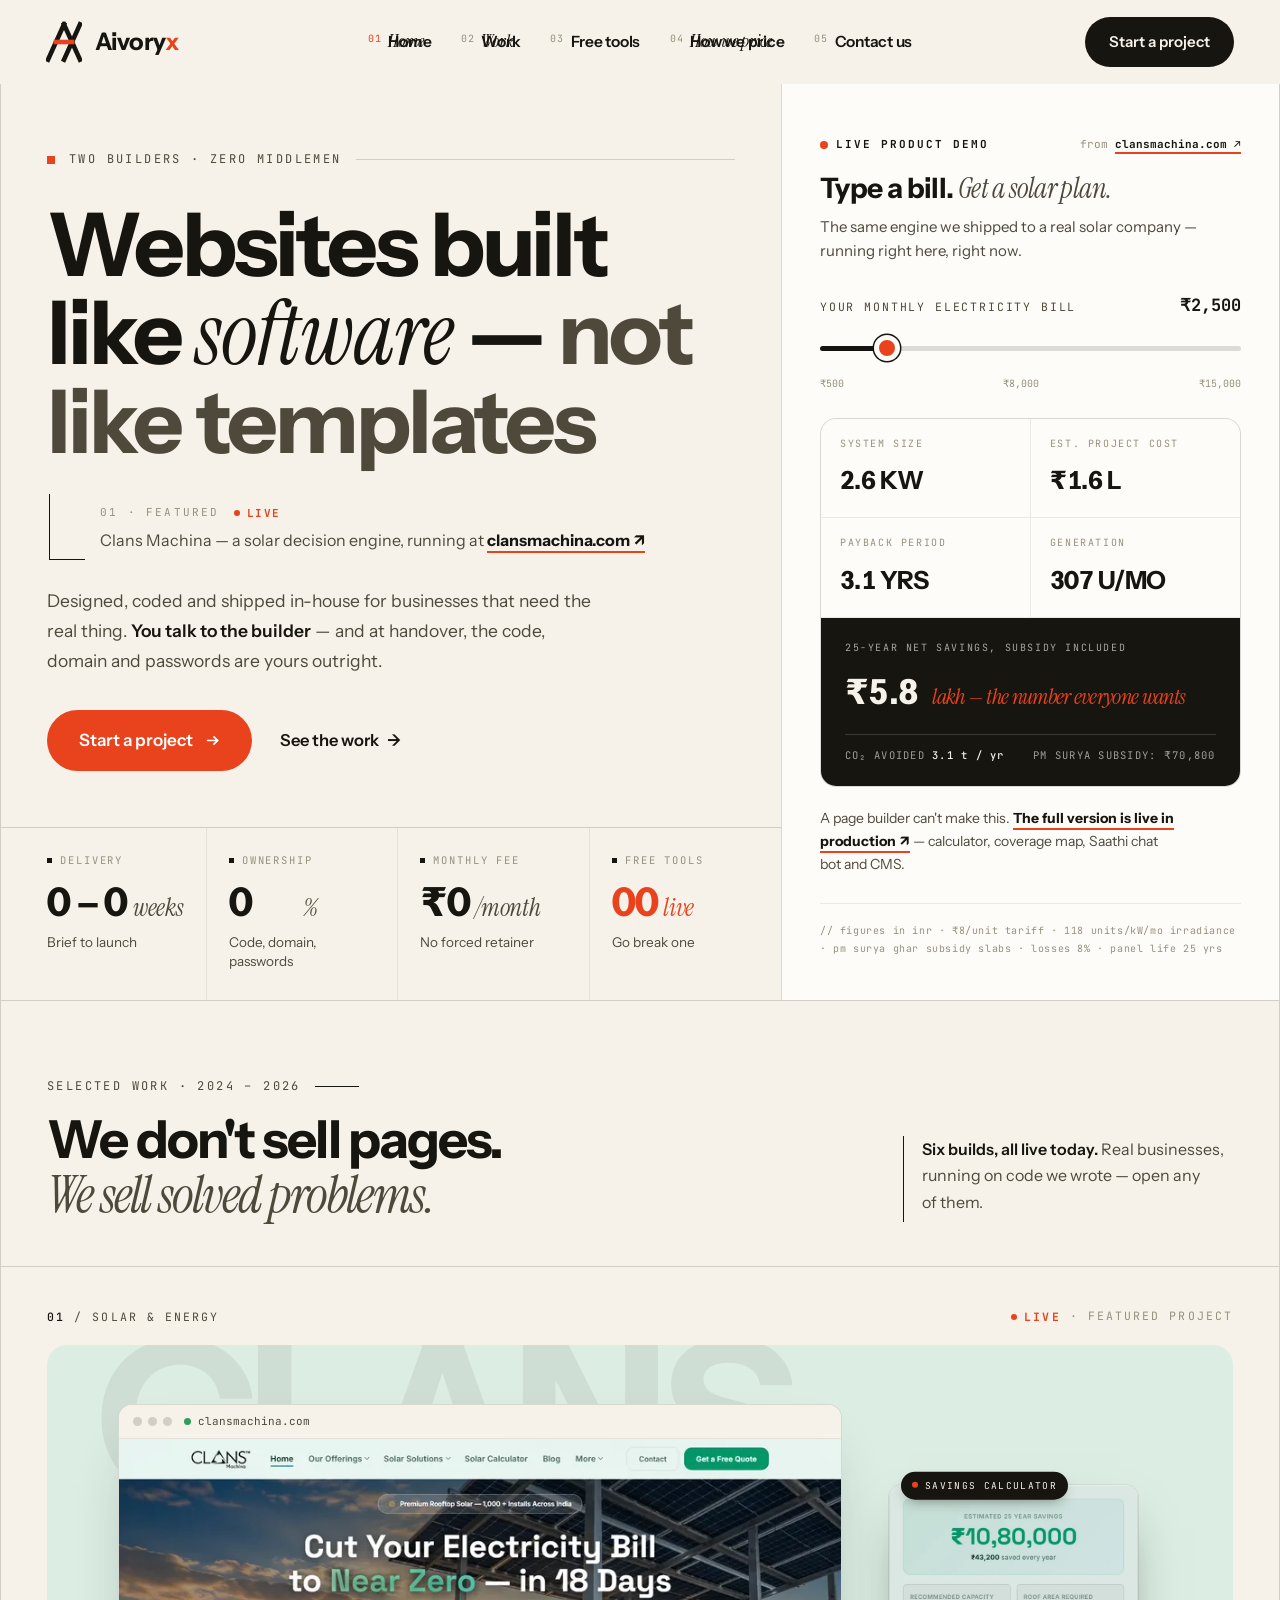
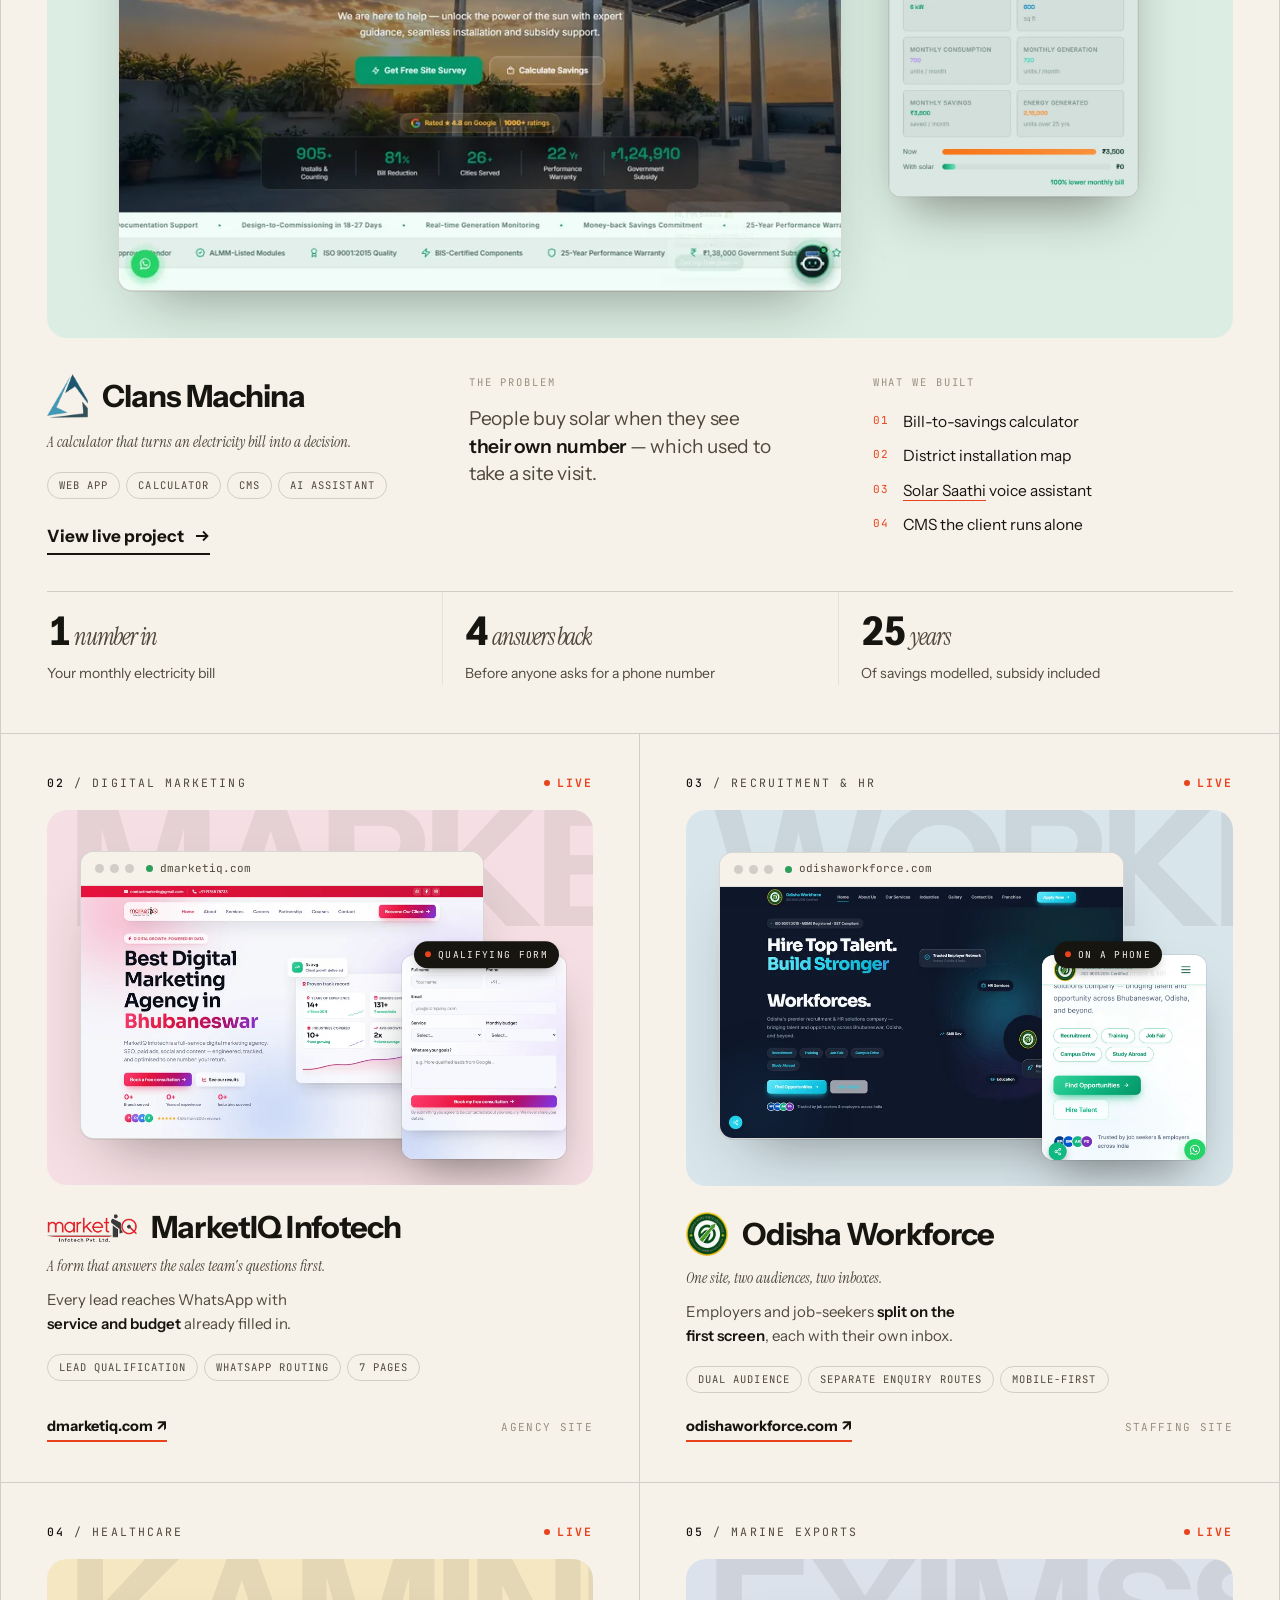
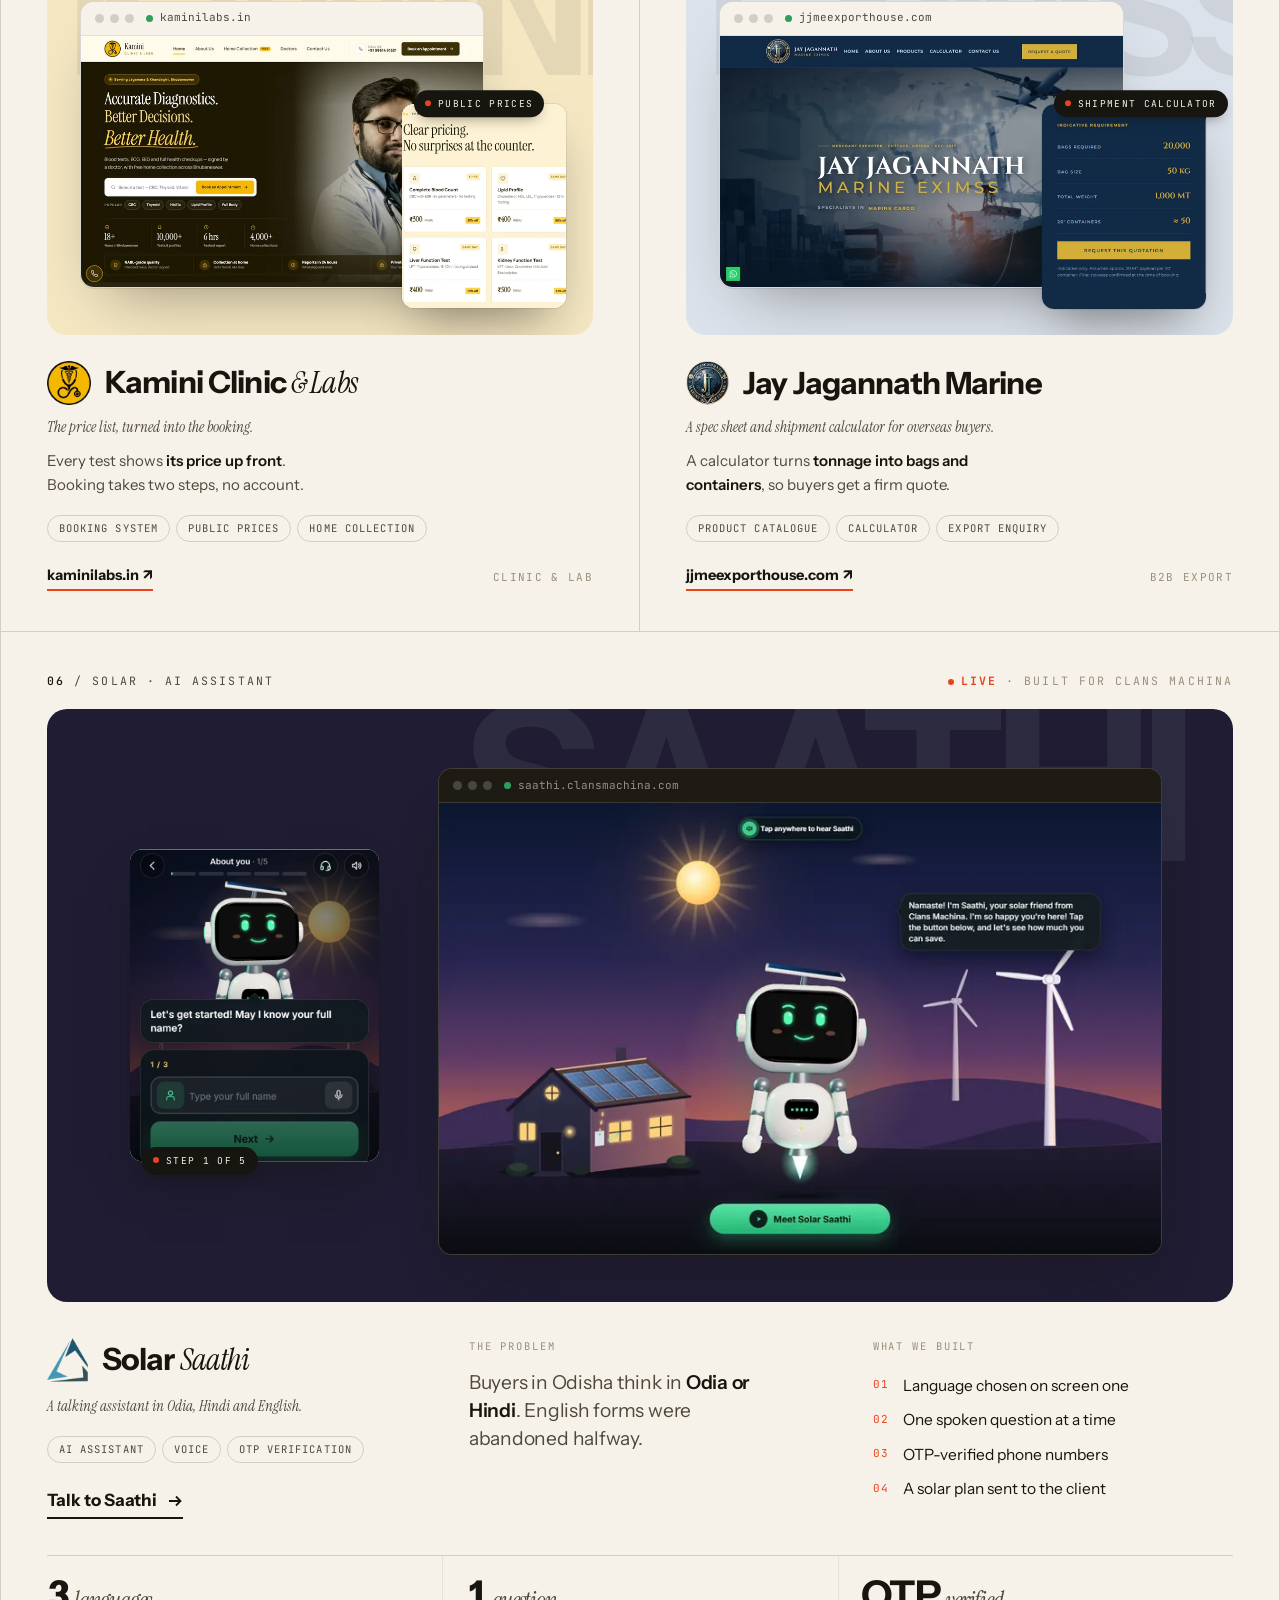
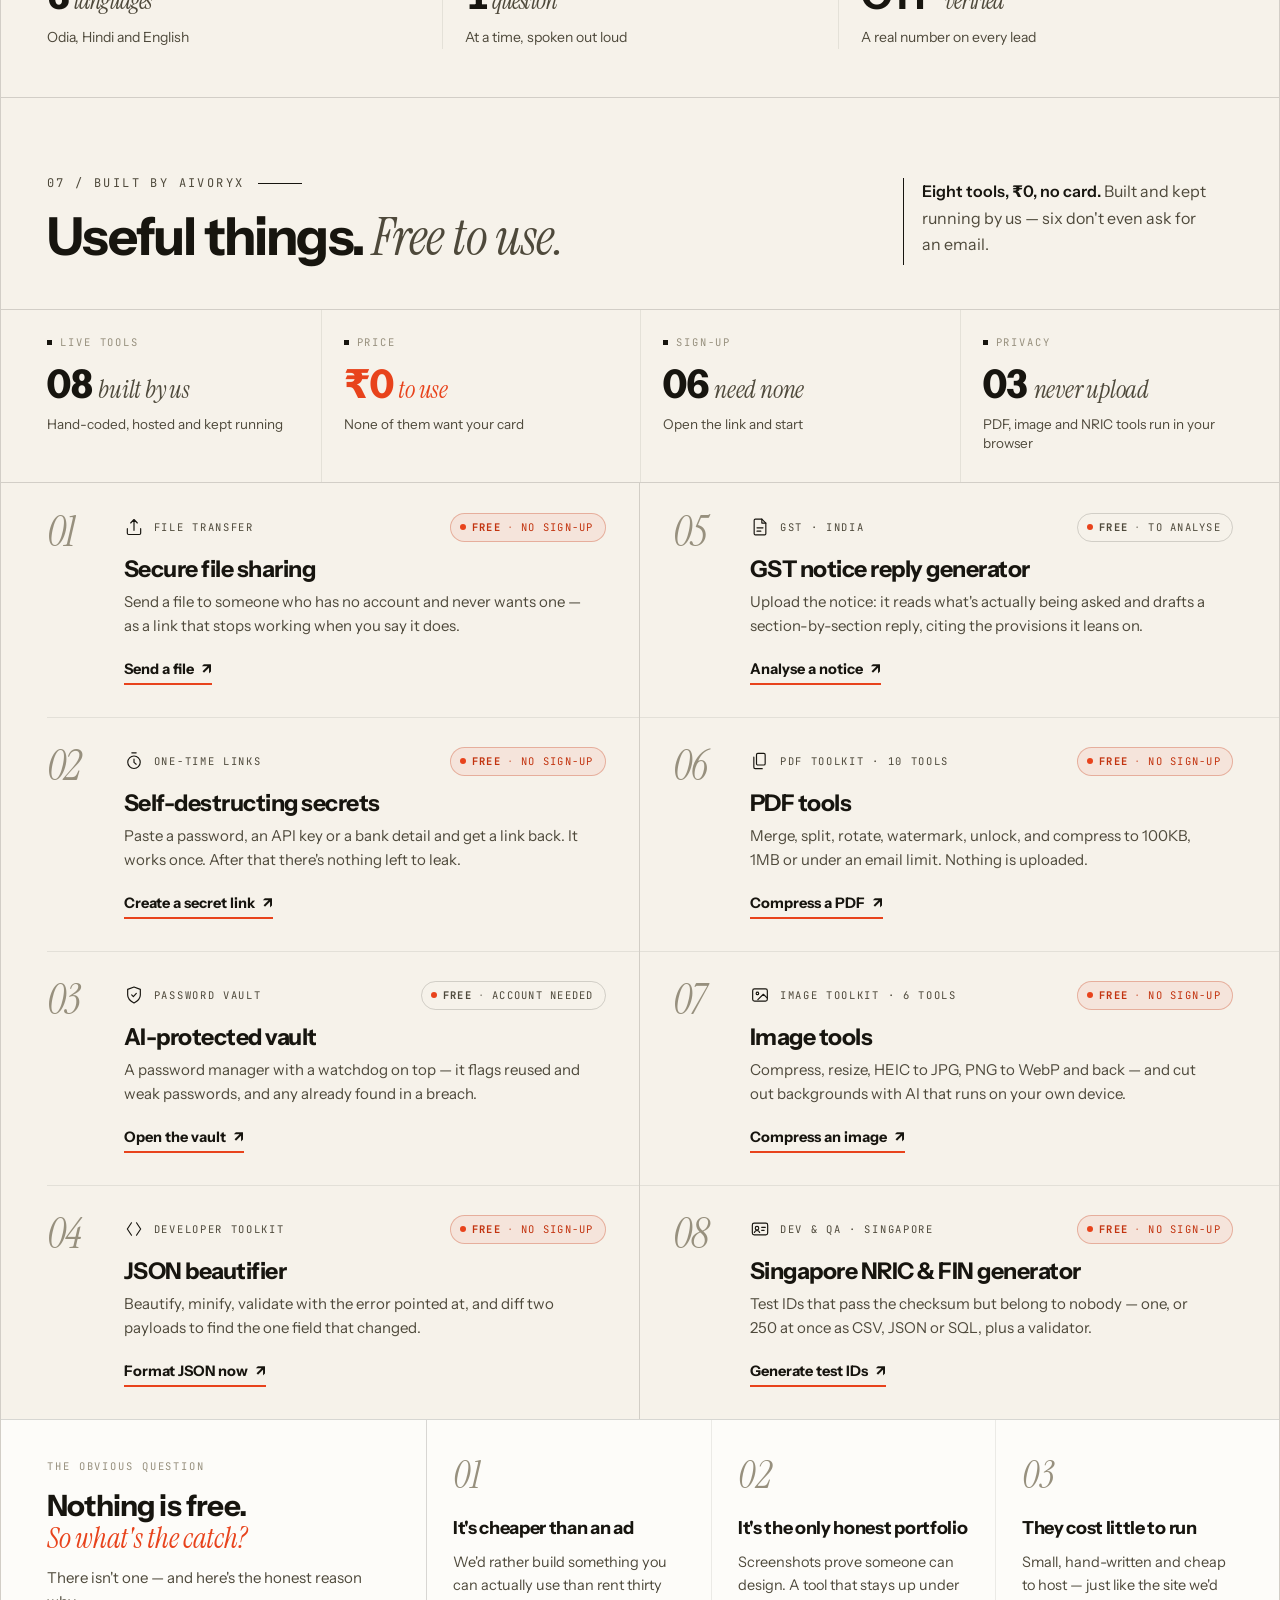
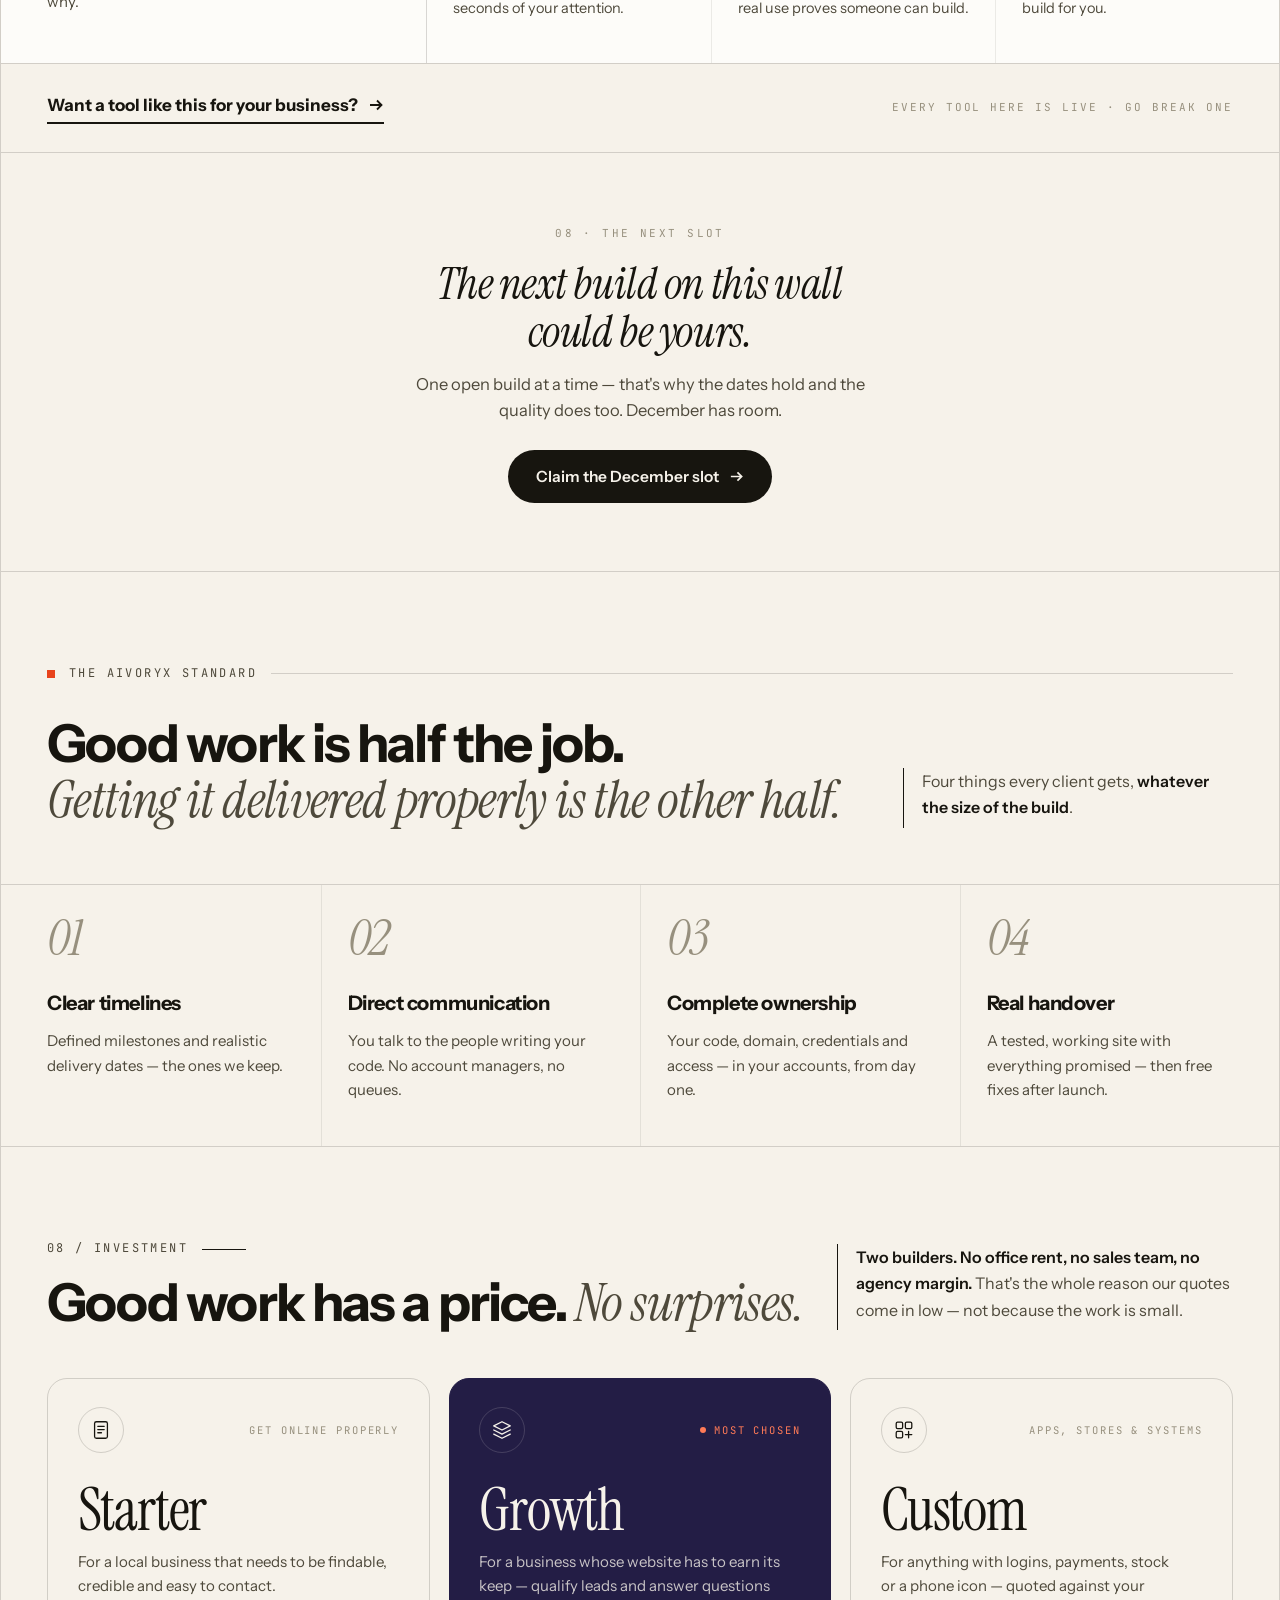
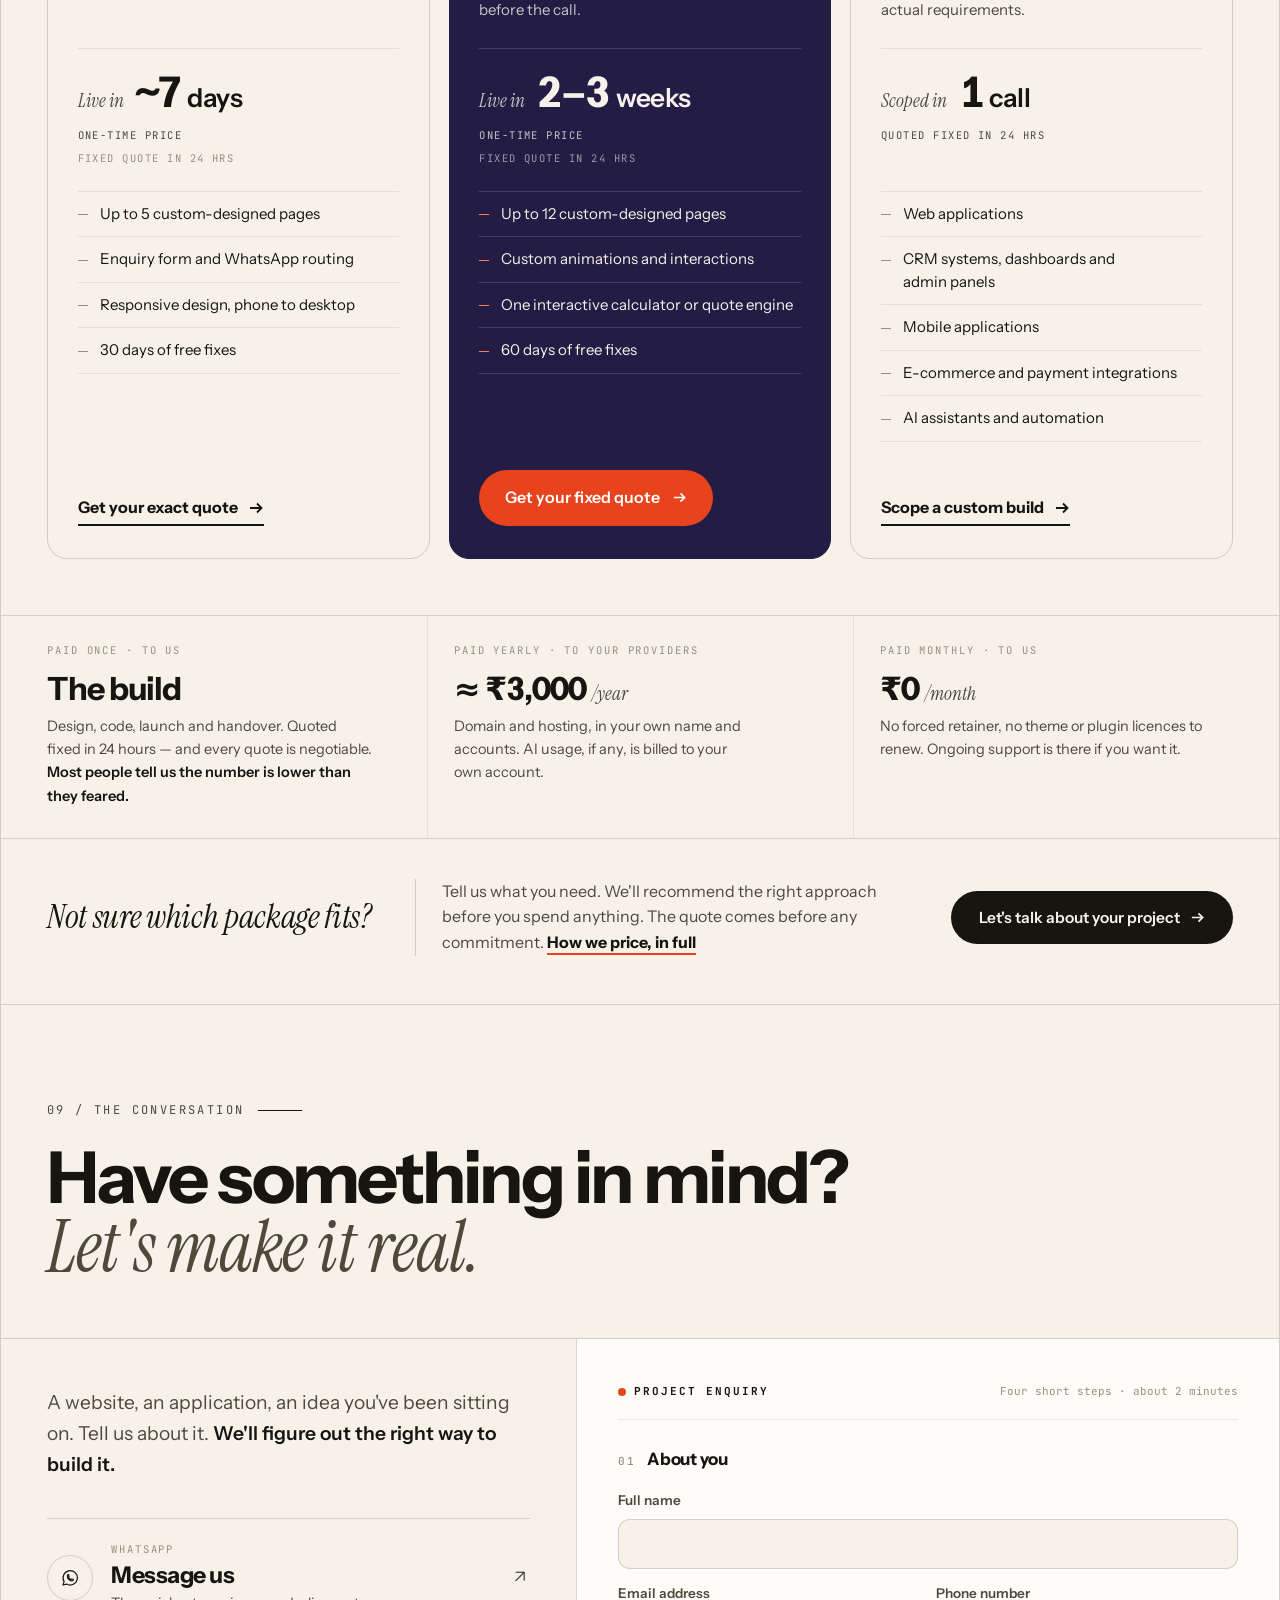
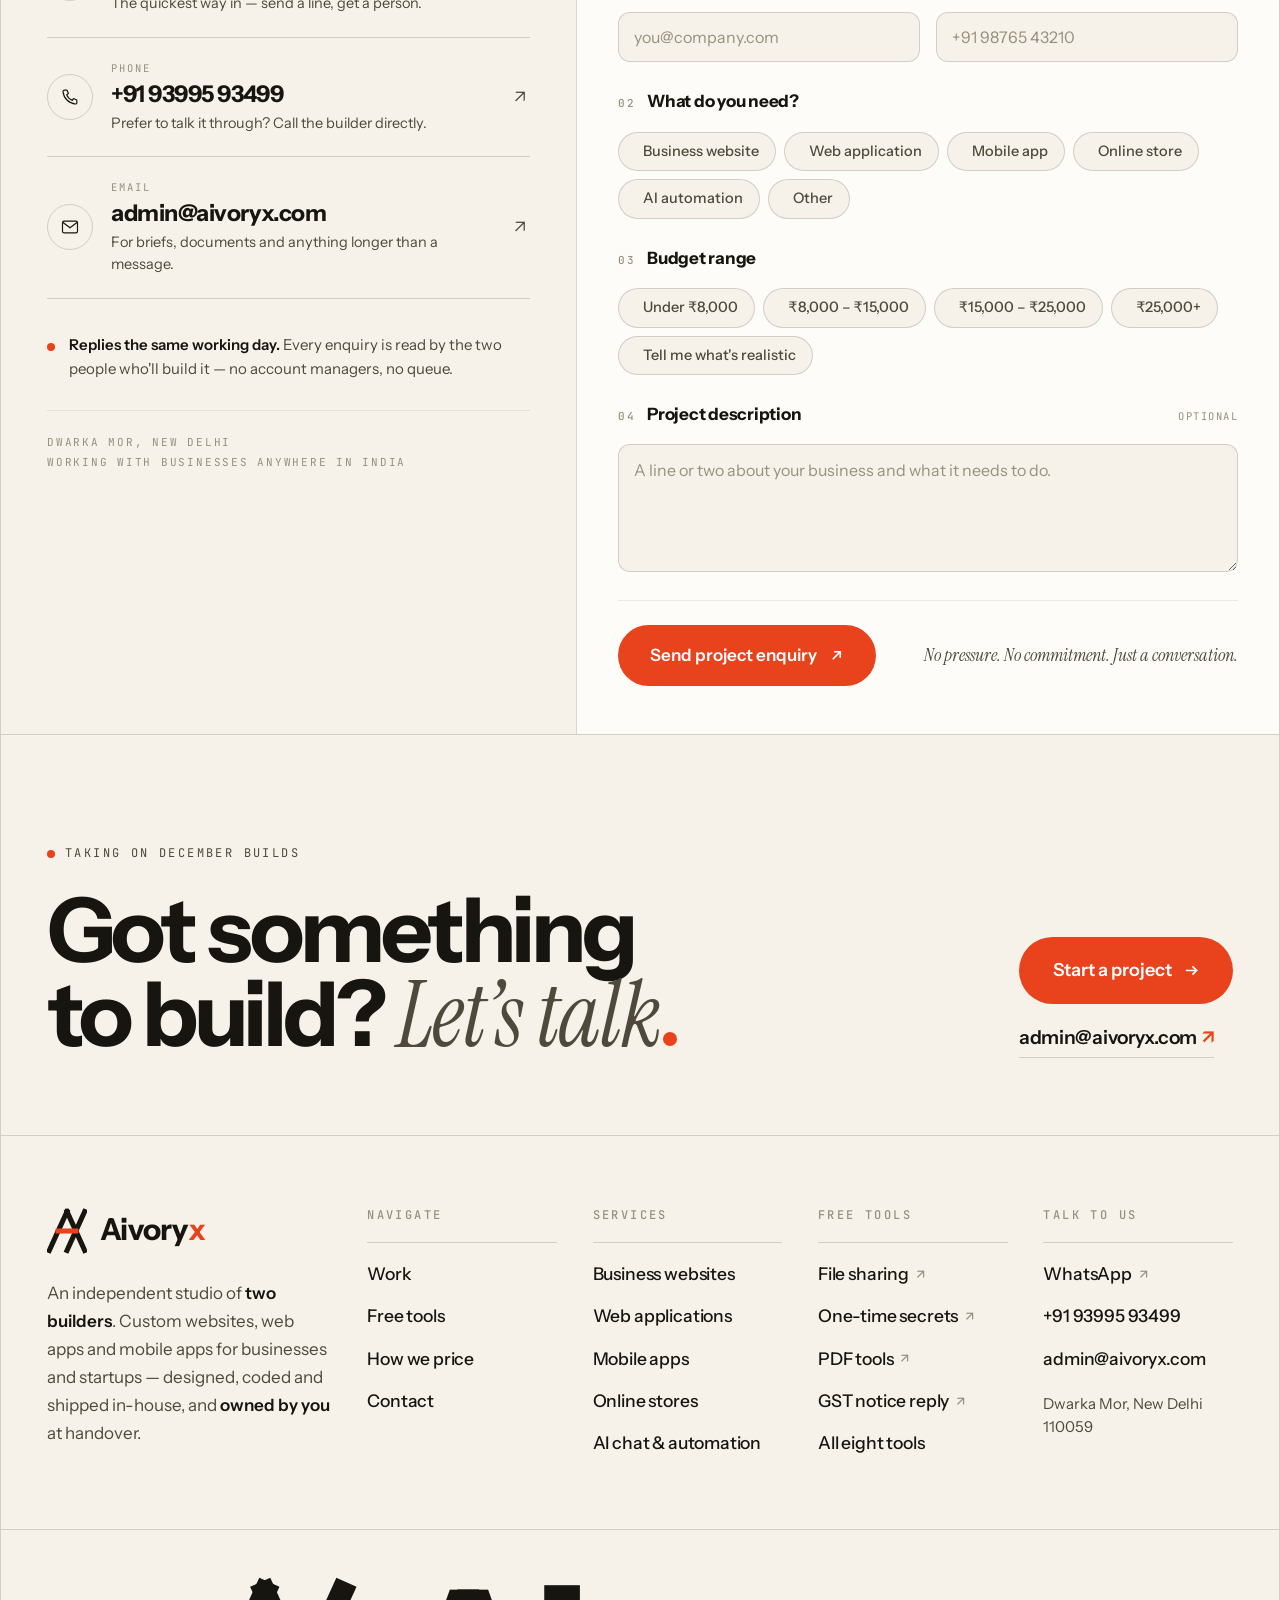
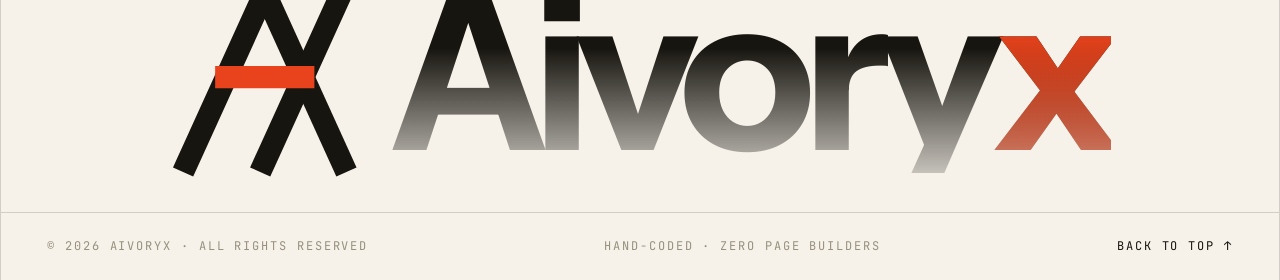
==== commit fc077cb3: "Contact page: idea-to-life hero, direct lines, 4-step enquiry - New contact.html: animated "From ide" ====
--- a/index.html
+++ b/index.html
@@ -70,7 +70,7 @@
       <a href="work.html" data-spy="work"><i aria-hidden="true">02</i><span class="lbl"><b>Work</b><em aria-hidden="true">Work</em></span></a>
       <a href="tools.html"><i aria-hidden="true">03</i><span class="lbl"><b>Free tools</b><em aria-hidden="true">Free tools</em></span></a>
       <a href="pricing.html" data-spy="pricing"><i aria-hidden="true">04</i><span class="lbl"><b>How we price</b><em aria-hidden="true">How we price</em></span></a>
-      <a href="#contact" data-spy="contact"><i aria-hidden="true">05</i><span class="lbl"><b>Contact us</b><em aria-hidden="true">Contact us</em></span></a>
+      <a href="contact.html"><i aria-hidden="true">05</i><span class="lbl"><b>Contact us</b><em aria-hidden="true">Contact us</em></span></a>
     </div>
     <div class="nav-right">
       <a class="cta" href="#enquiry">Start a project</a>
@@ -83,7 +83,7 @@
   <a class="big" href="work.html">Work <span>02</span></a>
   <a class="big" href="tools.html">Free tools <span>03</span></a>
   <a class="big" href="pricing.html">How we price <span>04</span></a>
-  <a class="big" href="#contact">Contact us <span>05</span></a>
+  <a class="big" href="contact.html">Contact us <span>05</span></a>
   <a class="btn" href="#enquiry">Start a project
     <svg width="15" height="15" viewBox="0 0 16 16" fill="none" aria-hidden="true"><path d="M2 8h11M9 3.5 13.5 8 9 12.5" stroke="currentColor" stroke-width="1.8"/></svg>
   </a>
@@ -762,7 +762,7 @@
         <li><a href="work.html">Work</a></li>
         <li><a href="tools.html">Free tools</a></li>
         <li><a href="pricing.html">How we price</a></li>
-        <li><a href="#contact">Contact</a></li>
+        <li><a href="contact.html">Contact</a></li>
       </ul>
     </nav>
 
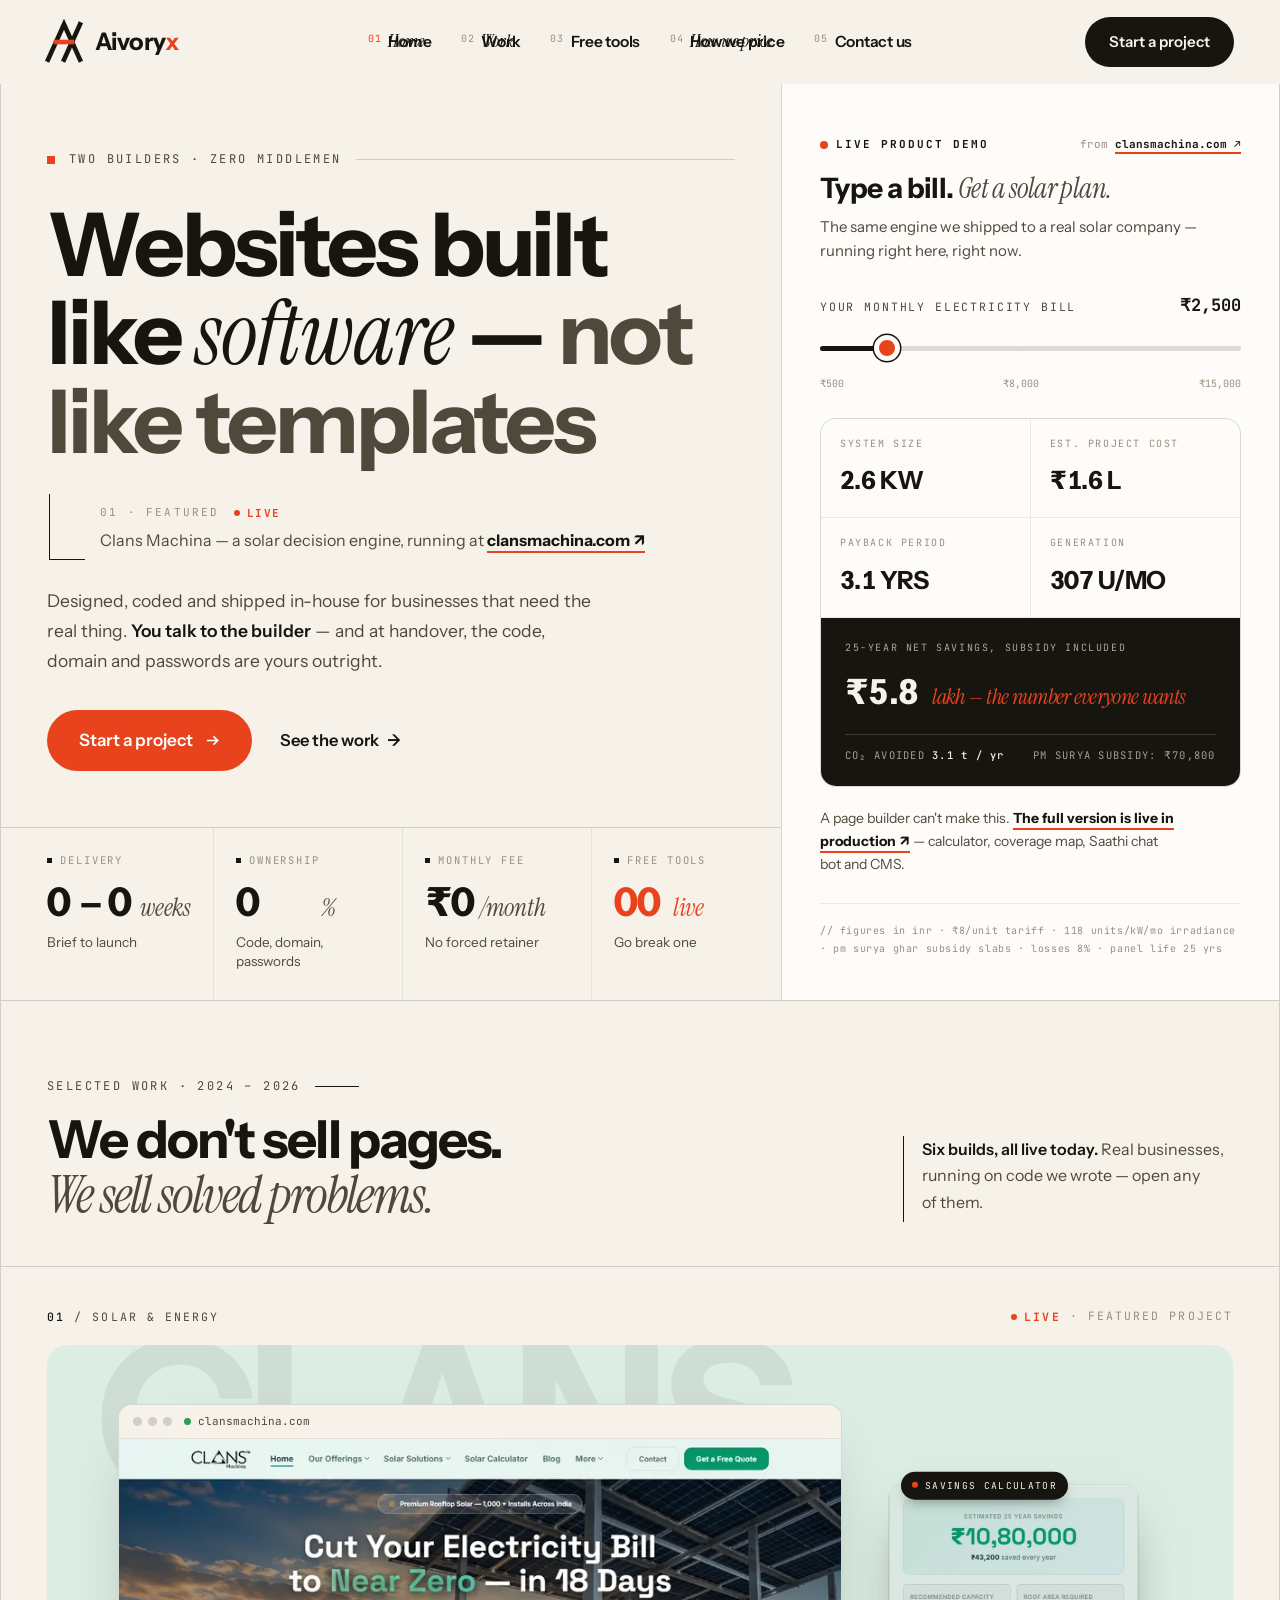
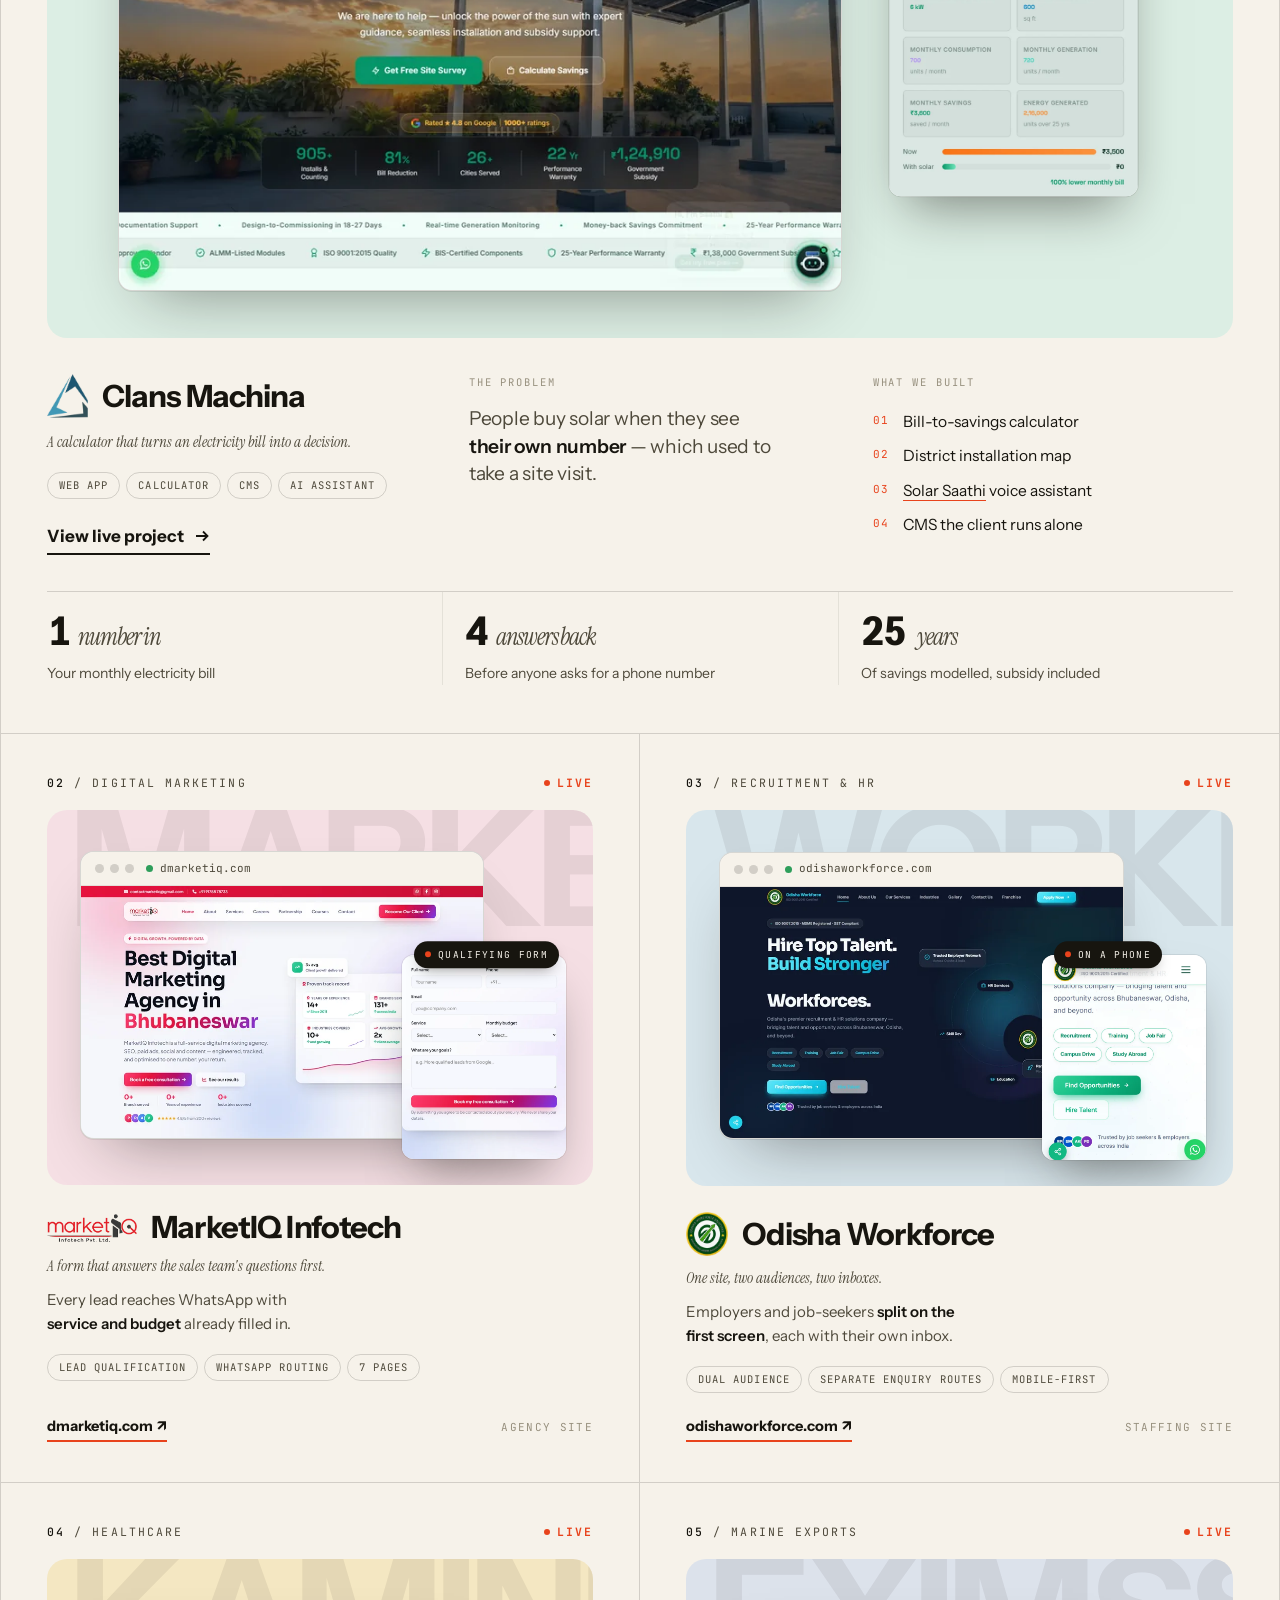
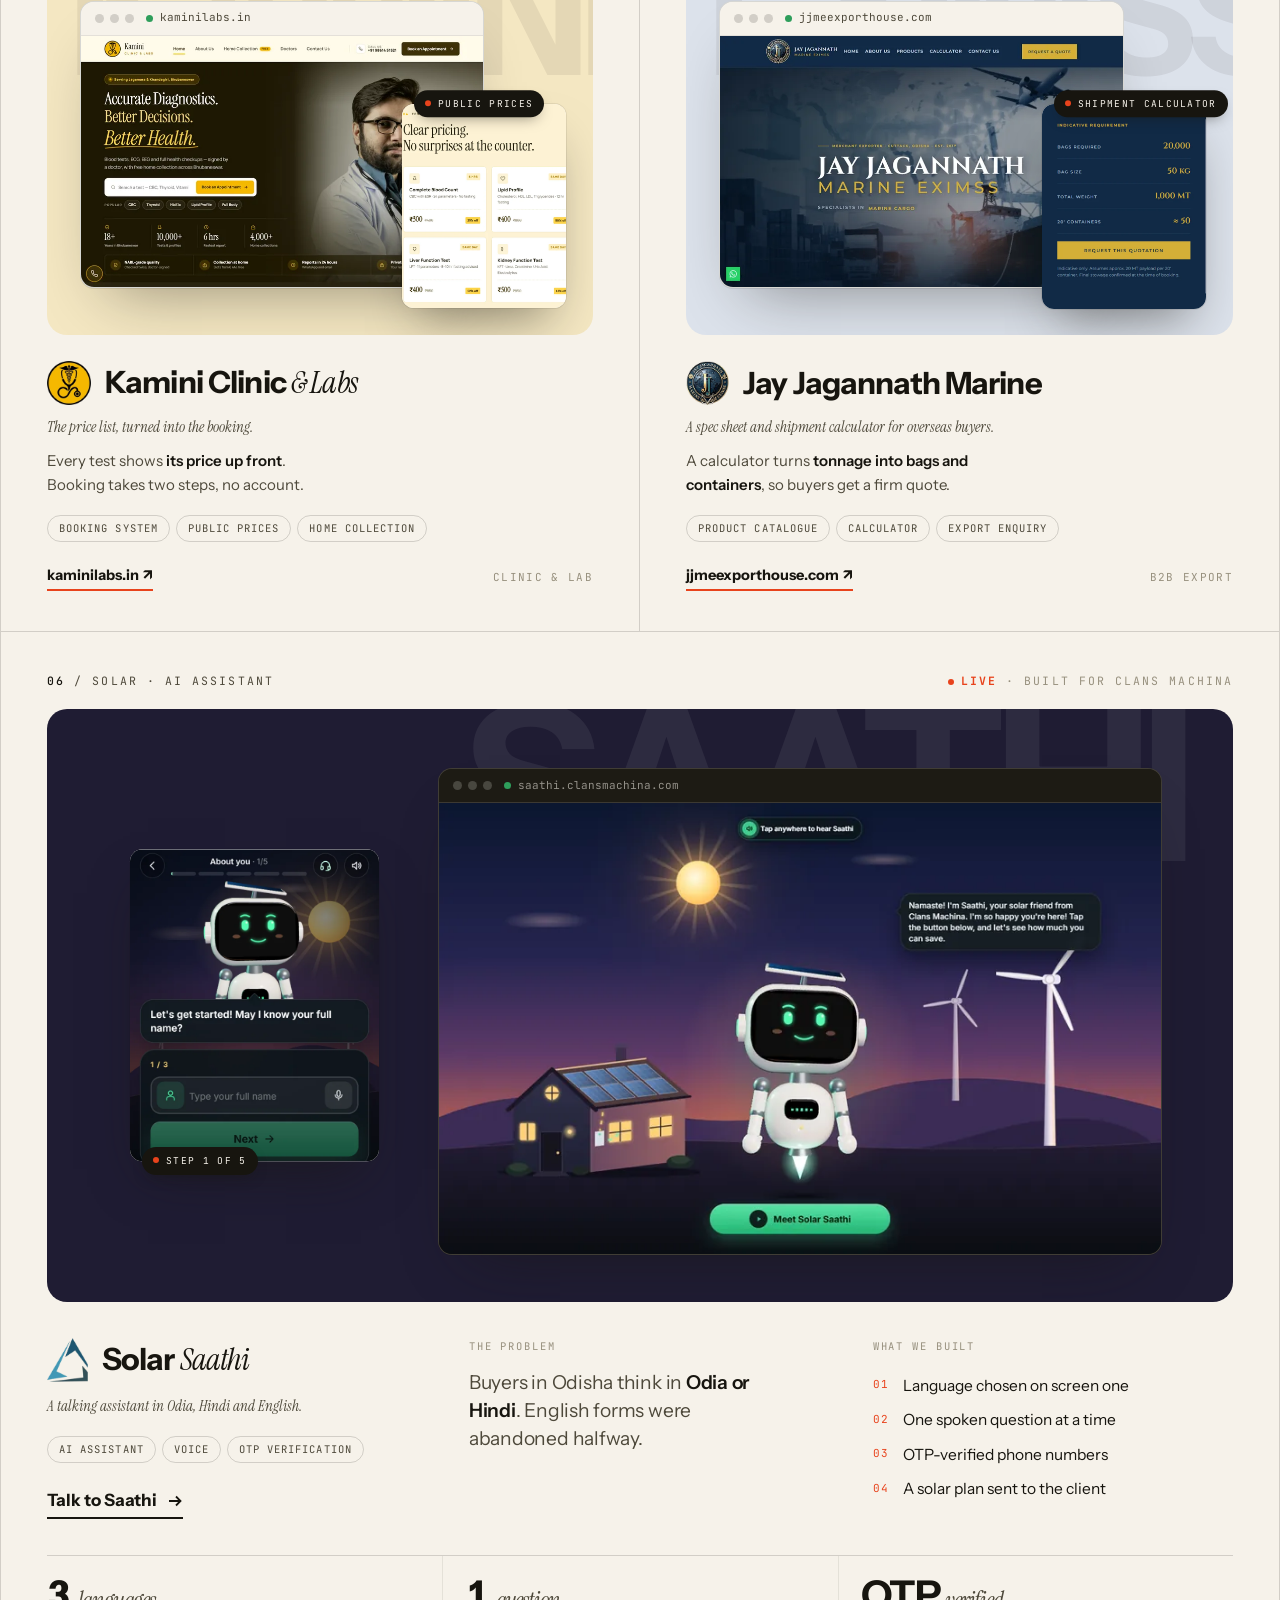
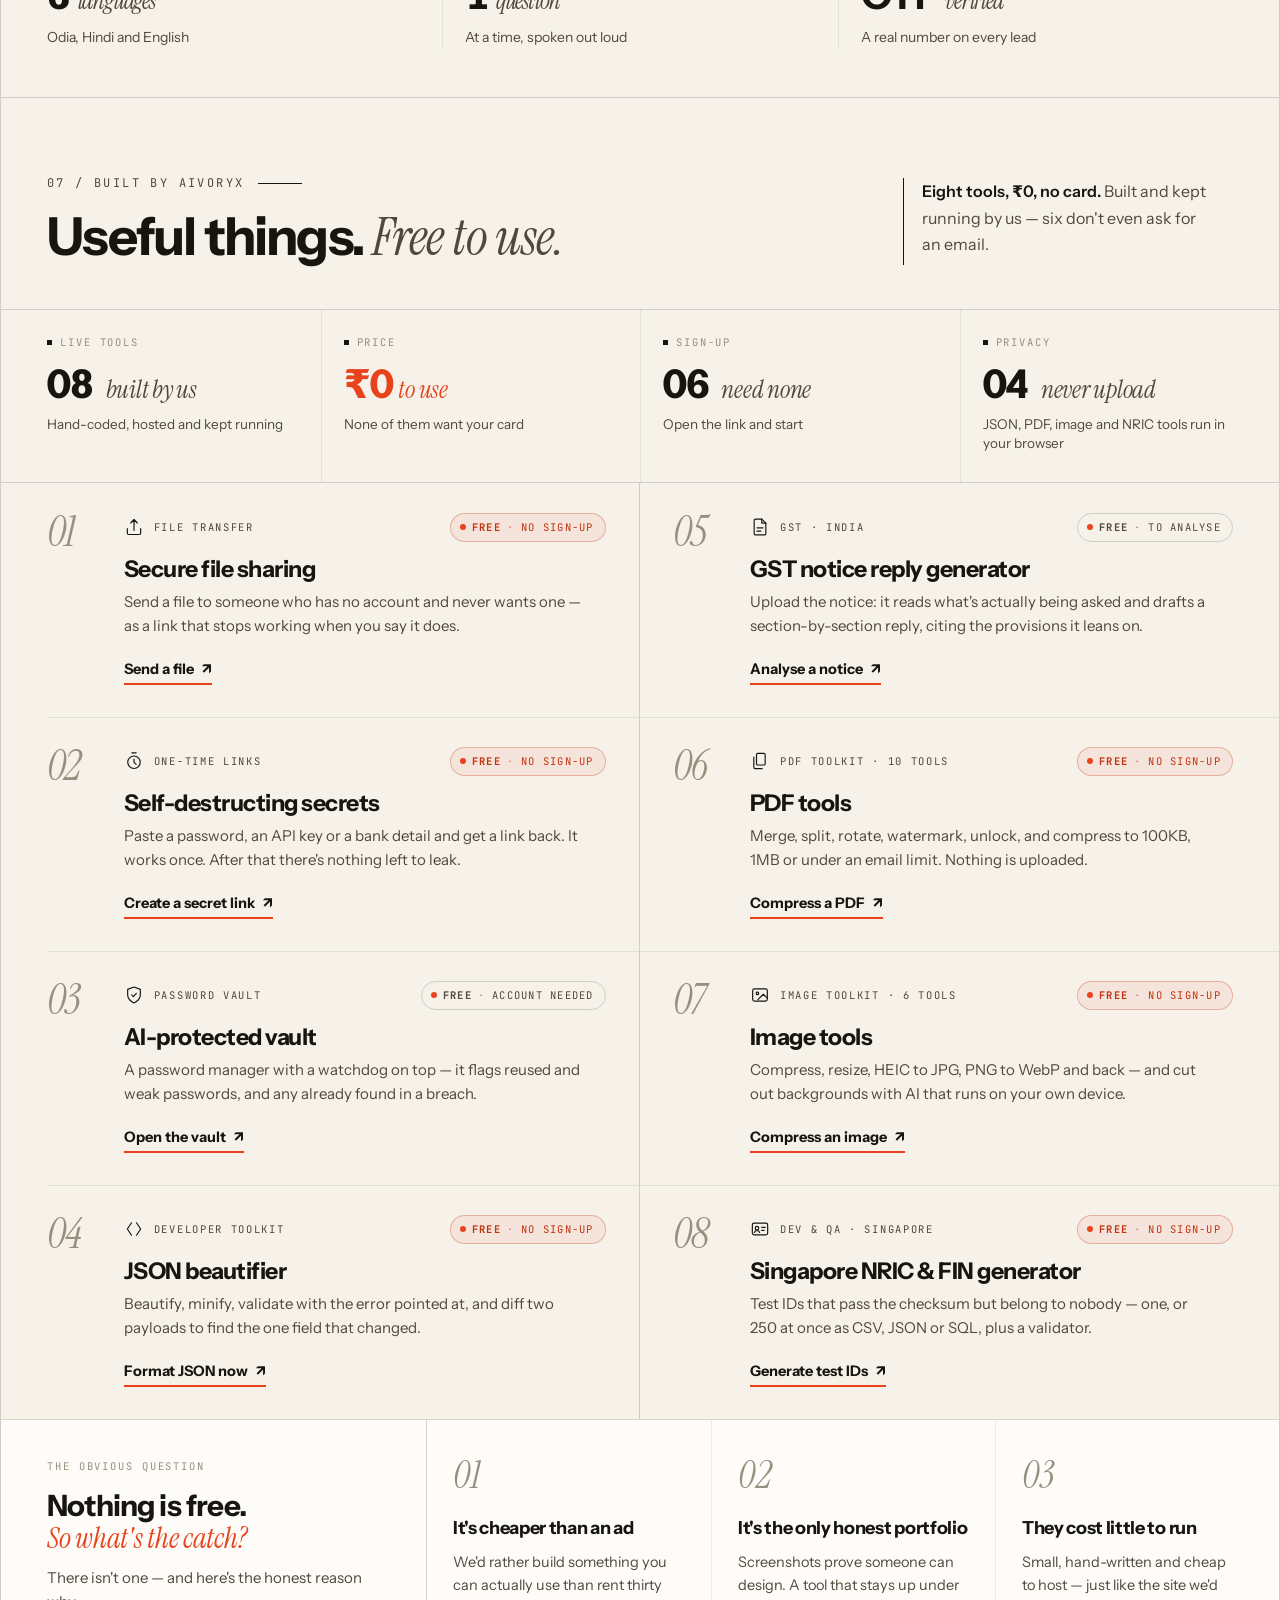
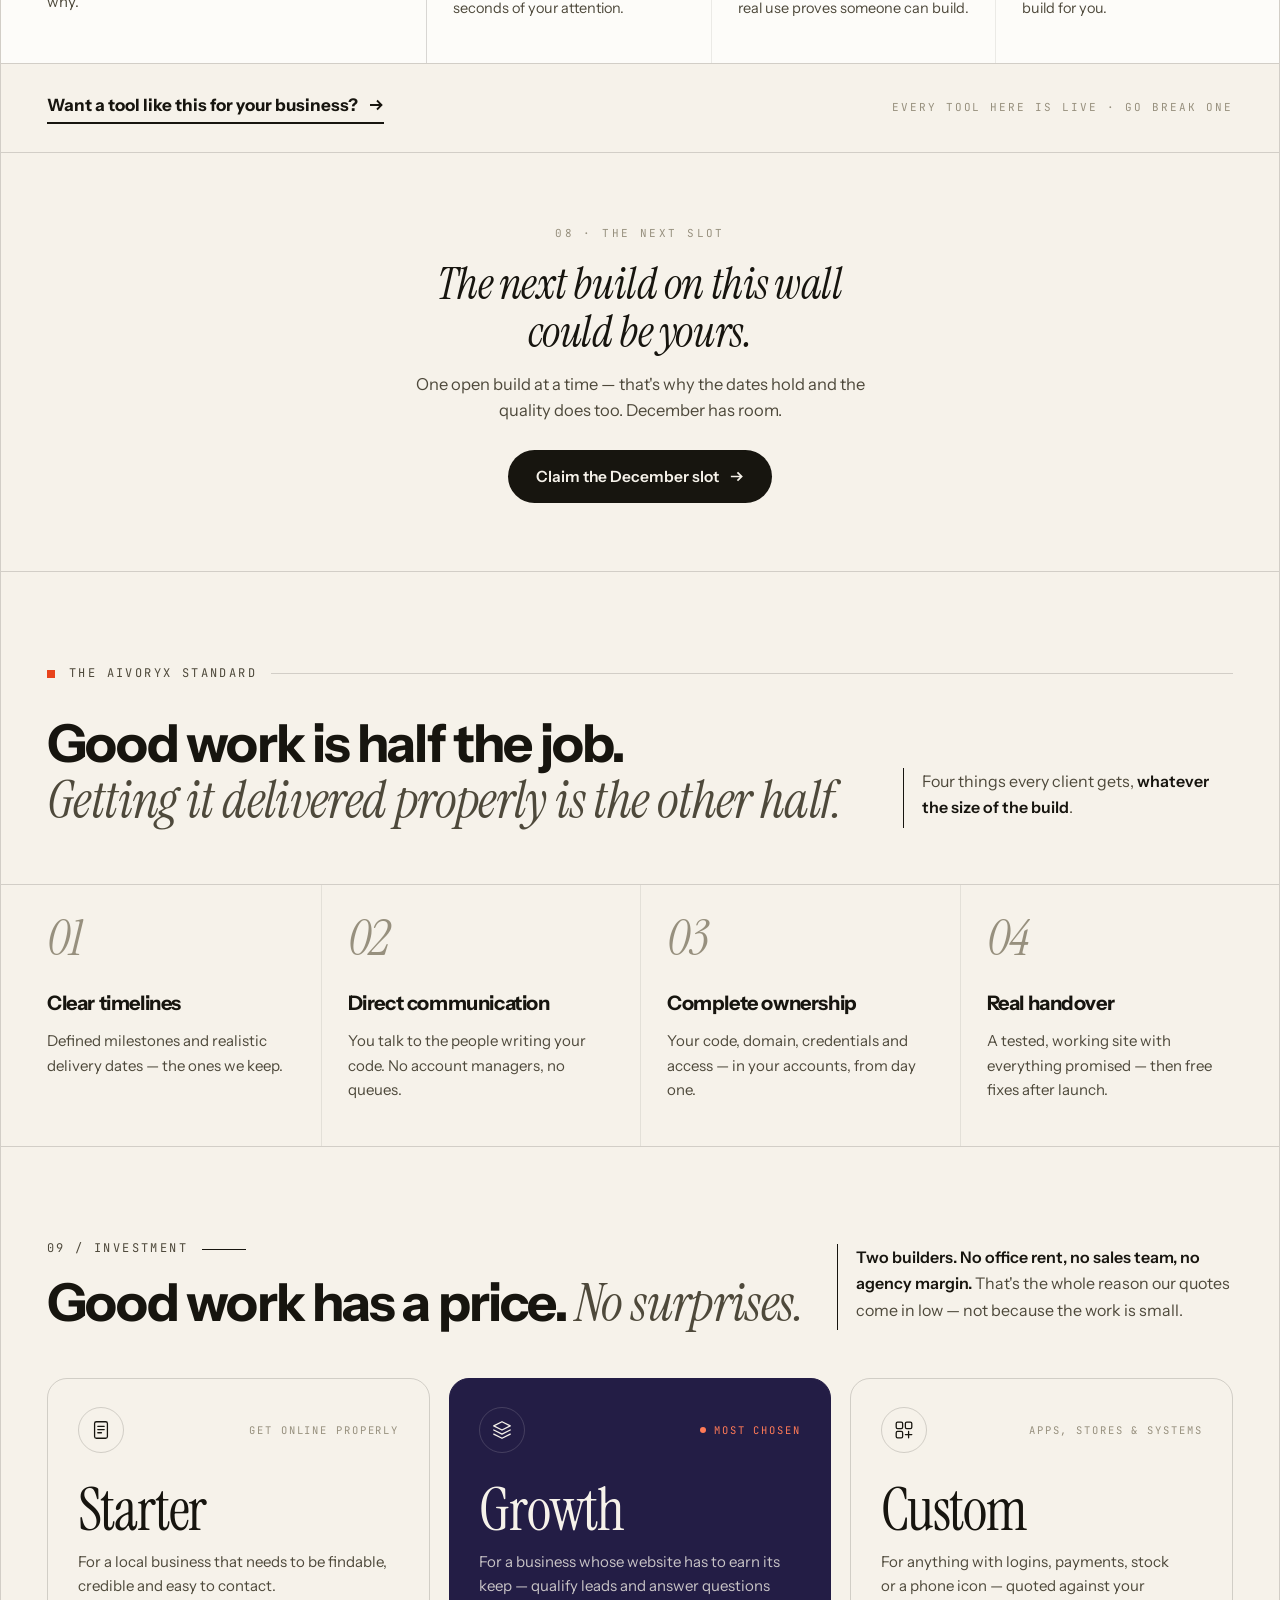
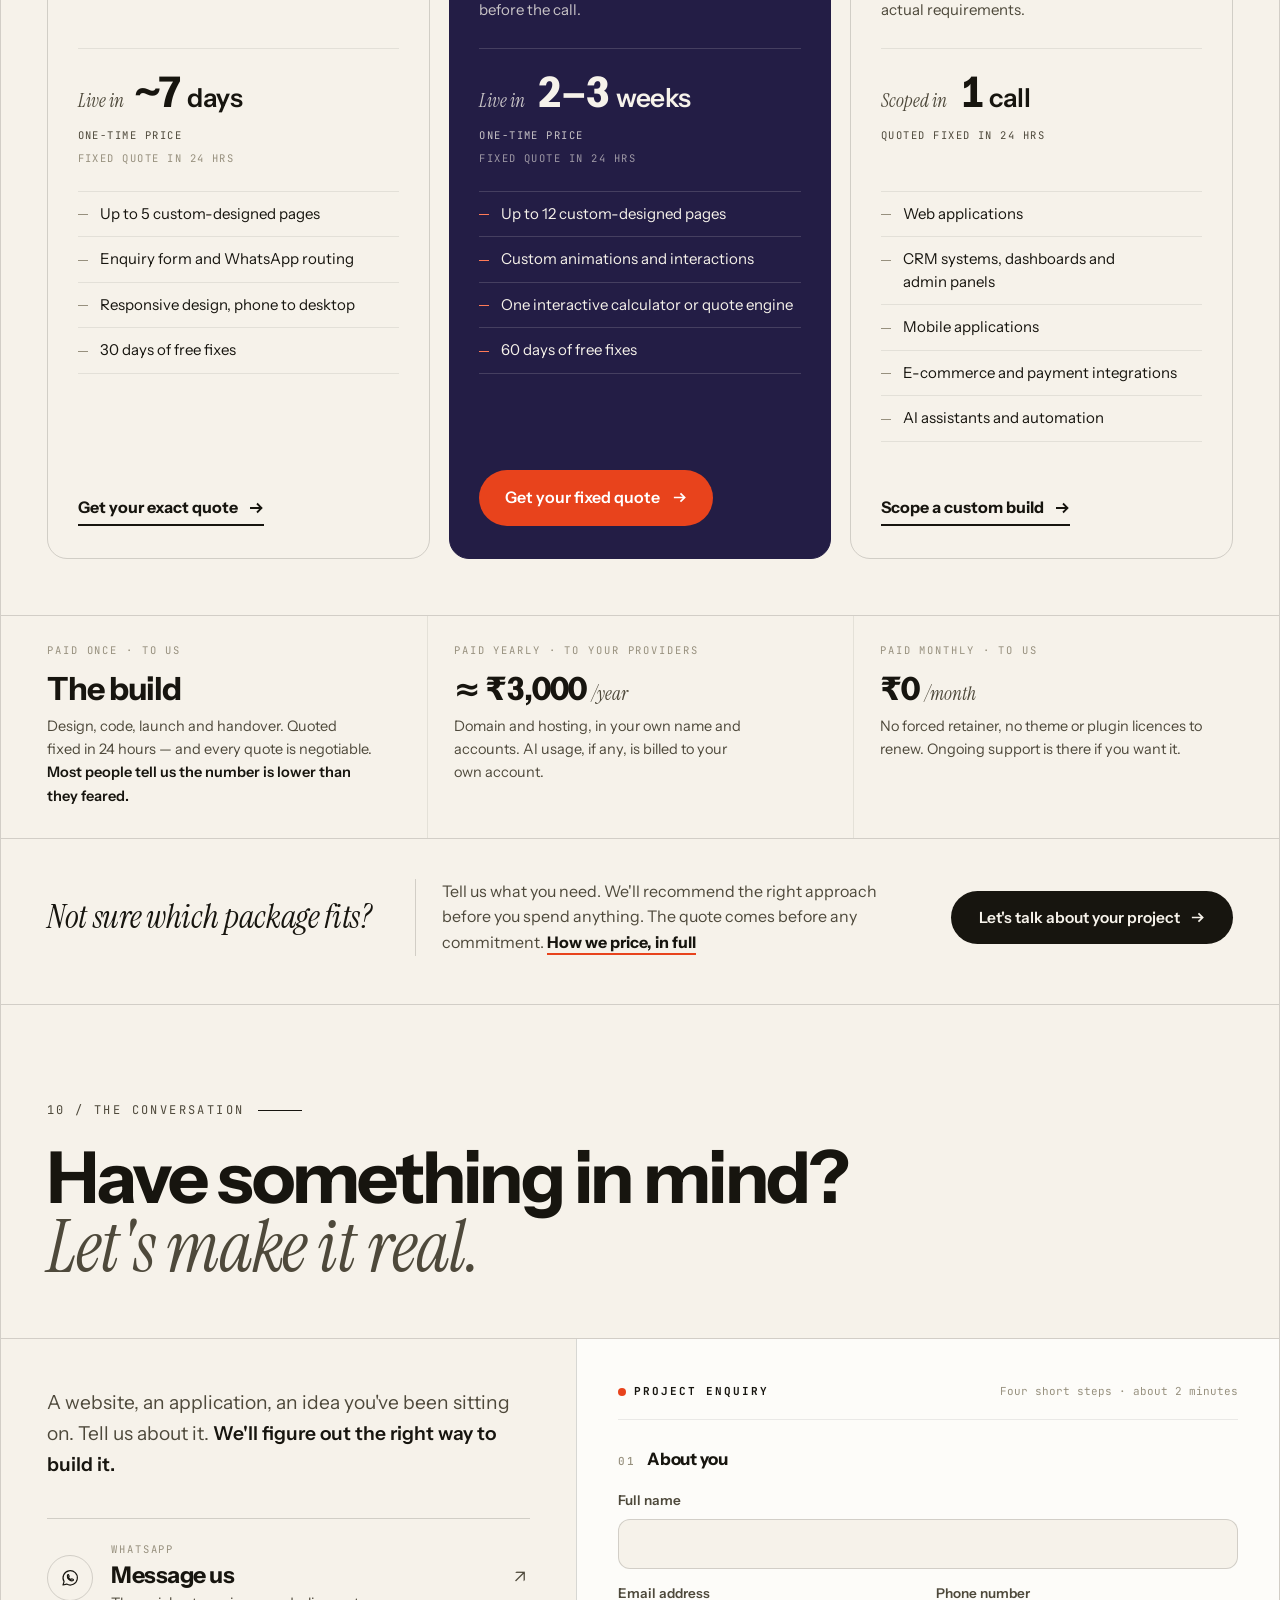
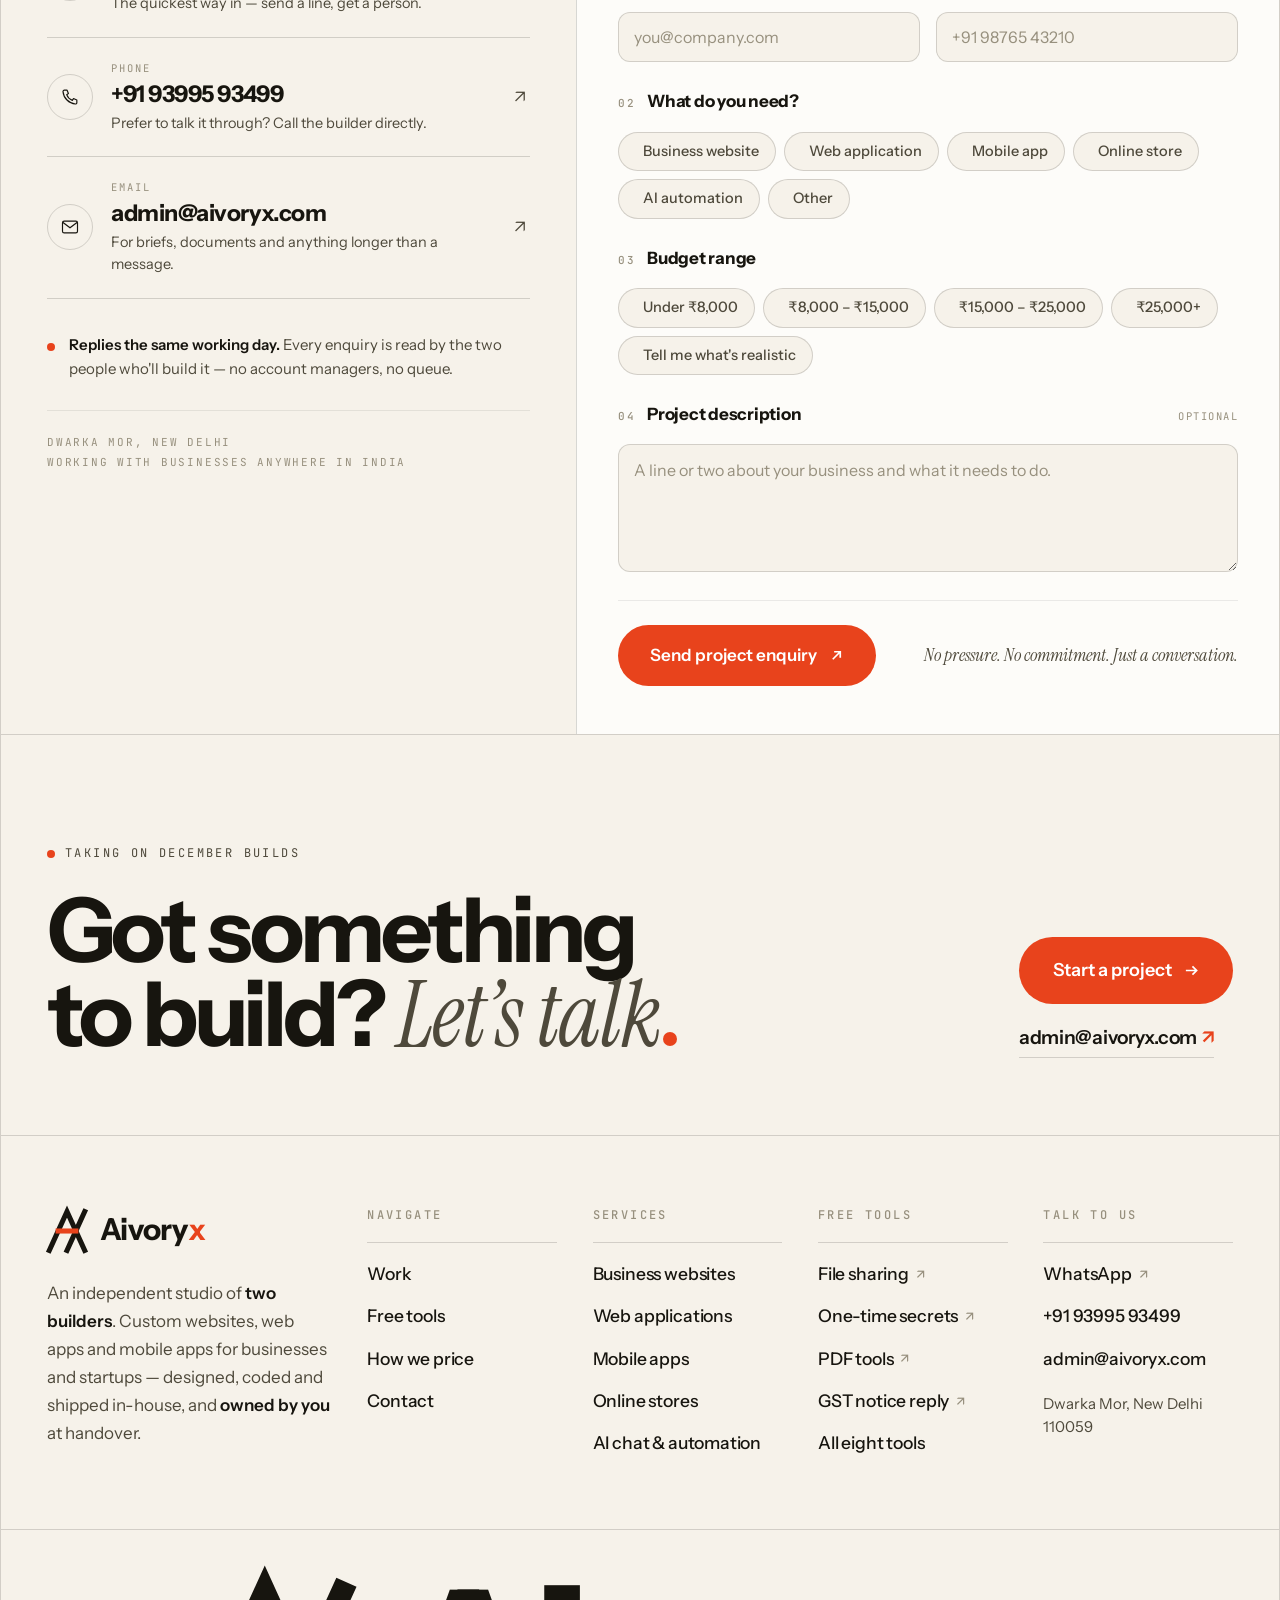
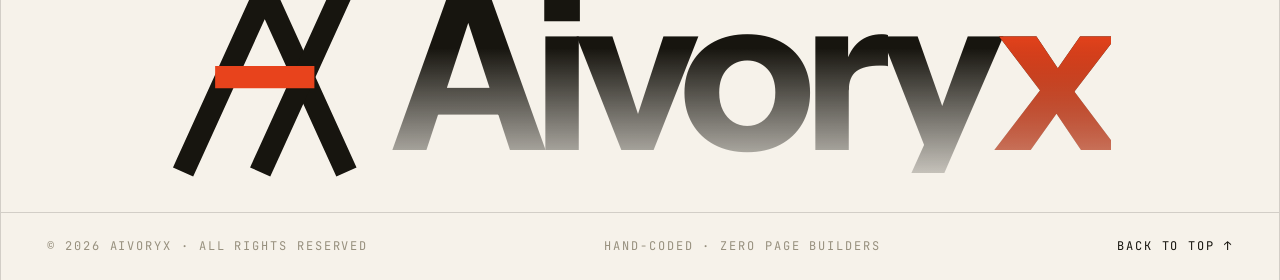
==== commit 8b4491f2: "Launch polish: shared enquiry emails, 404, sitemap, auto month, copy fixes - One email template for " ====
--- a/index.html
+++ b/index.html
@@ -13,7 +13,10 @@
 <meta property="og:title" content="Aivoryx — Websites built like software, not like templates">
 <meta property="og:description" content="Designed, coded and shipped in-house. Six builds, all live today — open them.">
 <meta property="og:url" content="https://aivoryx.com/">
-<meta property="og:image" content="https://aivoryx.com/assets/img/work/clans-1440.webp">
+<meta property="og:image" content="https://aivoryx.com/assets/img/brand/og-card.jpg">
+<meta property="og:image:width" content="1200">
+<meta property="og:image:height" content="630">
+<meta property="og:image:alt" content="Aivoryx: websites built like software, not like templates">
 <meta name="twitter:card" content="summary_large_image">
 
 <link rel="icon" href="assets/img/brand/favicon.svg" type="image/svg+xml">
@@ -57,8 +60,7 @@
   <div class="in">
     <a class="brand" href="#top" aria-label="Aivoryx — home">
       <svg viewBox="7 -6 90 104" fill="none" aria-hidden="true">
-        <path d="M12 90 L52 2" stroke="#17150F" stroke-width="11.5" stroke-linecap="square"/>
-        <path d="M52 2 L92 90" stroke="#17150F" stroke-width="11.5" stroke-linecap="square"/>
+        <path d="M12 90 L52 2 L92 90" stroke="#17150F" stroke-width="11.5" stroke-linecap="square"/>
         <path d="M52 90 L92 2" stroke="#17150F" stroke-width="11.5" stroke-linecap="square"/>
         <path d="M32 46 L72 46" stroke="#E8431C" stroke-width="11.5" stroke-linecap="square"/>
       </svg>
@@ -359,7 +361,7 @@
         <div class="stat"><div class="k"><i></i>Live tools</div><div class="v"><span data-count="8" data-pad="2">08</span><em>built by us</em></div><div class="d">Hand-coded, hosted and kept running</div></div>
         <div class="stat"><div class="k"><i></i>Price</div><div class="v hot">₹0<em>to use</em></div><div class="d">None of them want your card</div></div>
         <div class="stat"><div class="k"><i></i>Sign-up</div><div class="v"><span data-count="6" data-pad="2">06</span><em>need none</em></div><div class="d">Open the link and start</div></div>
-        <div class="stat"><div class="k"><i></i>Privacy</div><div class="v"><span data-count="3" data-pad="2">03</span><em>never upload</em></div><div class="d">PDF, image and NRIC tools run in your browser</div></div>
+        <div class="stat"><div class="k"><i></i>Privacy</div><div class="v"><span data-count="4" data-pad="2">04</span><em>never upload</em></div><div class="d">JSON, PDF, image and NRIC tools run in your browser</div></div>
       </div>
 
       <ol class="tools-grid">
@@ -461,8 +463,8 @@
     <div class="slot reveal">
       <div class="idx3">08 · The next slot</div>
       <p class="g">The next build on this wall could be yours.</p>
-      <p class="g2">One open build at a time — that's why the dates hold and the quality does too. December has room.</p>
-      <a class="btn-ink" href="https://wa.me/919399593499?text=Hi%20Aivoryx%2C%20I%27d%20like%20to%20claim%20the%20December%20build%20slot." target="_blank" rel="noopener">Claim the December slot
+      <p class="g2">One open build at a time — that's why the dates hold and the quality does too. <span data-month>December</span> has room.</p>
+      <a class="btn-ink" href="https://wa.me/919399593499?text=Hi%20Aivoryx%2C%20I%27d%20like%20to%20claim%20the%20December%20build%20slot." data-month-href="https://wa.me/919399593499?text=Hi%20Aivoryx%2C%20I%27d%20like%20to%20claim%20the%20{month}%20build%20slot." target="_blank" rel="noopener"><span>Claim the <span data-month>December</span> slot</span>
         <svg width="15" height="15" viewBox="0 0 16 16" fill="none" aria-hidden="true"><path d="M2 8h11M9 3.5 13.5 8 9 12.5" stroke="currentColor" stroke-width="1.8"/></svg>
       </a>
     </div>
@@ -486,13 +488,13 @@
     </ol>
   </section>
 
-  <!-- ============ 08 · INVESTMENT ============
+  <!-- ============ 09 · INVESTMENT ============
        No package prices on the page: each card leads with delivery time, and
        every CTA promises a fixed quote within 24 hours. -->
   <section class="price" id="pricing" aria-labelledby="price-h">
     <div class="sec-head reveal">
       <div>
-        <div class="lab">08 / Investment</div>
+        <div class="lab">09 / Investment</div>
         <h2 id="price-h">Good work has a price. <em>No surprises.</em></h2>
       </div>
       <p class="note"><b>Two builders. No office rent, no sales team, no agency margin.</b> That's the whole reason our quotes come in low — not because the work is small.</p>
@@ -587,10 +589,10 @@
     </div>
   </section>
 
-  <!-- ============ 09 · THE CONVERSATION ============ -->
+  <!-- ============ 10 · THE CONVERSATION ============ -->
   <section class="talk" id="contact" aria-labelledby="talk-h">
     <div class="talk-head reveal">
-      <div class="lab">09 / The conversation</div>
+      <div class="lab">10 / The conversation</div>
       <h2 id="talk-h"><span class="ln">Have something in mind?</span> <em class="ln">Let's make it real.</em></h2>
     </div>
 
@@ -640,17 +642,17 @@
             <div class="f-row">
               <div class="f f-full" data-field="name">
                 <label for="e-name">Full name</label>
-                <input id="e-name" name="name" type="text" autocomplete="name" maxlength="120" required aria-describedby="e-name-err">
+                <input id="e-name" name="name" type="text" autocomplete="name" autocapitalize="words" spellcheck="false" maxlength="80" required aria-describedby="e-name-err">
                 <span class="f-err" id="e-name-err" aria-live="polite"></span>
               </div>
               <div class="f" data-field="email">
                 <label for="e-email">Email address</label>
-                <input id="e-email" name="email" type="email" inputmode="email" autocomplete="email" maxlength="200" placeholder="you@company.com" required aria-describedby="e-email-err">
+                <input id="e-email" name="email" type="email" inputmode="email" autocomplete="email" autocapitalize="off" spellcheck="false" maxlength="254" placeholder="you@company.com" required aria-describedby="e-email-err">
                 <span class="f-err" id="e-email-err" aria-live="polite"></span>
               </div>
               <div class="f" data-field="phone">
                 <label for="e-phone">Phone number</label>
-                <input id="e-phone" name="phone" type="tel" inputmode="tel" autocomplete="tel" maxlength="40" placeholder="+91 98765 43210" required aria-describedby="e-phone-err">
+                <input id="e-phone" name="phone" type="tel" inputmode="tel" autocomplete="tel" maxlength="24" placeholder="+91 98765 43210" required aria-describedby="e-phone-err">
                 <span class="f-err" id="e-phone-err" aria-live="polite"></span>
               </div>
             </div>
@@ -684,7 +686,8 @@
           <div class="step">
             <div class="f" data-field="message">
               <label class="step-h" for="e-msg"><span class="sn">04</span>Project description <span class="opt">Optional</span></label>
-              <textarea id="e-msg" name="message" rows="4" maxlength="4000" placeholder="A line or two about your business and what it needs to do."></textarea>
+              <textarea id="e-msg" name="message" rows="4" maxlength="4000" placeholder="A line or two about your business and what it needs to do." aria-describedby="e-msg-err"></textarea>
+              <span class="f-err" id="e-msg-err" aria-live="polite"></span>
             </div>
           </div>
 
@@ -731,7 +734,7 @@
 <footer class="foot frame" aria-label="Site">
   <div class="foot-cta reveal">
     <div class="foot-cta-l">
-      <span class="foot-status"><i aria-hidden="true"></i>Taking on December builds</span>
+      <span class="foot-status"><i aria-hidden="true"></i><span>Taking on <span data-month>December</span> builds</span></span>
       <h2 class="foot-h"><span class="ln">Got something</span> <span class="ln">to build? <em>Let&rsquo;s talk</em></span></h2>
     </div>
     <div class="foot-cta-r">
@@ -746,8 +749,7 @@
     <div class="foot-studio">
       <a class="brand" href="#top" aria-label="Aivoryx — back to top">
         <svg viewBox="7 -6 90 104" fill="none" aria-hidden="true">
-          <path d="M12 90 L52 2" stroke="currentColor" stroke-width="11.5" stroke-linecap="square"/>
-          <path d="M52 2 L92 90" stroke="currentColor" stroke-width="11.5" stroke-linecap="square"/>
+          <path d="M12 90 L52 2 L92 90" stroke="currentColor" stroke-width="11.5" stroke-linecap="square"/>
           <path d="M52 90 L92 2" stroke="currentColor" stroke-width="11.5" stroke-linecap="square"/>
           <path d="M32 46 L72 46" stroke="#E8431C" stroke-width="11.5" stroke-linecap="square"/>
         </svg>
@@ -793,7 +795,7 @@
       <ul>
         <li><a href="https://wa.me/919399593499?text=Hi%20Aivoryx%2C%20I%27d%20like%20to%20discuss%20a%20project" target="_blank" rel="noopener">WhatsApp <span class="ext" aria-hidden="true">↗</span></a></li>
         <li><a href="tel:+919399593499">+91 93995 93499</a></li>
-        <li><a href="mailto:admin@aivoryx.com">admin@aivoryx.com</a></li>
+        <li><a href="mailto:admin@aivoryx.com">admin@<wbr>aivoryx.com</a></li>
       </ul>
       <span class="addr">Dwarka Mor, New Delhi 110059</span>
     </div>
@@ -801,8 +803,7 @@
 
   <a class="foot-mark" href="#top" aria-label="Aivoryx — back to top">
     <svg viewBox="7 -6 90 104" fill="none" aria-hidden="true">
-          <path d="M12 90 L52 2" stroke="currentColor" stroke-width="11.5" stroke-linecap="square"/>
-          <path d="M52 2 L92 90" stroke="currentColor" stroke-width="11.5" stroke-linecap="square"/>
+          <path d="M12 90 L52 2 L92 90" stroke="currentColor" stroke-width="11.5" stroke-linecap="square"/>
           <path d="M52 90 L92 2" stroke="currentColor" stroke-width="11.5" stroke-linecap="square"/>
           <path d="M32 46 L72 46" stroke="#E8431C" stroke-width="11.5" stroke-linecap="square"/>
         </svg>
@@ -820,7 +821,8 @@
      Homepage only. Opens 3s after every page load — every refresh, every tab,
      every visit; nothing is stored, so it never "remembers" to stay away.
      Closing it (×, Esc, or a click outside) always works.
-     popup.js drives it; any one of name / email / phone is enough. -->
+     popup.js drives it; an email or a phone number is required (so we can
+     reply), the name is optional. -->
 <div class="hello" id="hello" hidden>
   <div class="hello-veil" data-close></div>
   <div class="hello-card" role="dialog" aria-modal="true" aria-labelledby="hello-h" aria-describedby="hello-p" tabindex="-1">
@@ -852,11 +854,11 @@
         <div class="hello-fields">
           <div class="f">
             <label for="h-name">Your name</label>
-            <input id="h-name" name="name" type="text" autocomplete="name" maxlength="120" placeholder="Asha Mehta">
+            <input id="h-name" name="name" type="text" autocomplete="name" autocapitalize="words" spellcheck="false" maxlength="80" placeholder="Asha Mehta">
           </div>
           <div class="f">
             <label for="h-reach">Email or phone</label>
-            <input id="h-reach" name="reach" type="text" autocomplete="email" maxlength="200" placeholder="you@company.com" aria-describedby="h-err">
+            <input id="h-reach" name="reach" type="text" autocomplete="email" autocapitalize="off" spellcheck="false" maxlength="254" placeholder="you@company.com" aria-describedby="h-err">
           </div>
           <button class="btn hello-send" type="submit">
             <span class="lbl">Send — we'll reach out</span>
@@ -890,8 +892,10 @@
 
 <script src="assets/js/nav.js" defer></script>
 <script src="assets/js/reveal.js" defer></script>
+<script src="assets/js/month.js" defer></script>
 <script src="assets/js/solar.js" defer></script>
 <script src="assets/js/post.js" defer></script>
+<script src="assets/js/validate.js" defer></script>
 <script src="assets/js/enquiry.js" defer></script>
 <script src="assets/js/popup.js" defer></script>
 </body>
--- a/assets/css/components.css
+++ b/assets/css/components.css
@@ -7,7 +7,7 @@
 .nav.scrolled,.nav.open{background:rgba(246,242,234,.94);-webkit-backdrop-filter:blur(14px);backdrop-filter:blur(14px);border-bottom-color:var(--hair)}
 .nav .in{max-width:var(--max);margin:0 auto;display:grid;grid-template-columns:1fr auto 1fr;align-items:center;padding:0 var(--gut);height:var(--nav-h)}
 .brand{justify-self:start;display:flex;align-items:center;gap:13px;font-weight:700;font-size:24px;letter-spacing:-.025em}
-.brand svg{width:36px;height:42px;flex:none}
+.brand svg{width:36px;height:42px;flex:none;overflow:visible}
 .brand em{font-style:normal;color:var(--accent)}
 /* menu — speaks the homepage's three voices: mono index (like "01 / Solar"),
    bold sans label, and the serif-italic accent (like "& Labs"). Hover and the
--- a/assets/css/responsive.css
+++ b/assets/css/responsive.css
@@ -171,7 +171,7 @@
   .foot-cta-r{width:100%}
   .foot-cta-r .btn{width:100%;justify-content:center}
   .foot-studio{grid-column:1 / -1}
-  .foot-col:last-child{grid-column:1 / -1}
+  .foot-col:last-child{min-width:0}
   .foot-bar{flex-direction:column;align-items:flex-start;gap:8px}
 }
 
@@ -185,6 +185,7 @@
   .proj.card .p-foot{flex-wrap:wrap}
   .foot-mark{font-size:clamp(56px,calc(22*var(--vw)),76px)}
   .foot-top{column-gap:16px}
+  .foot-col:last-child a{font-size:15px}
 }
 
 @media (prefers-reduced-motion:reduce){
